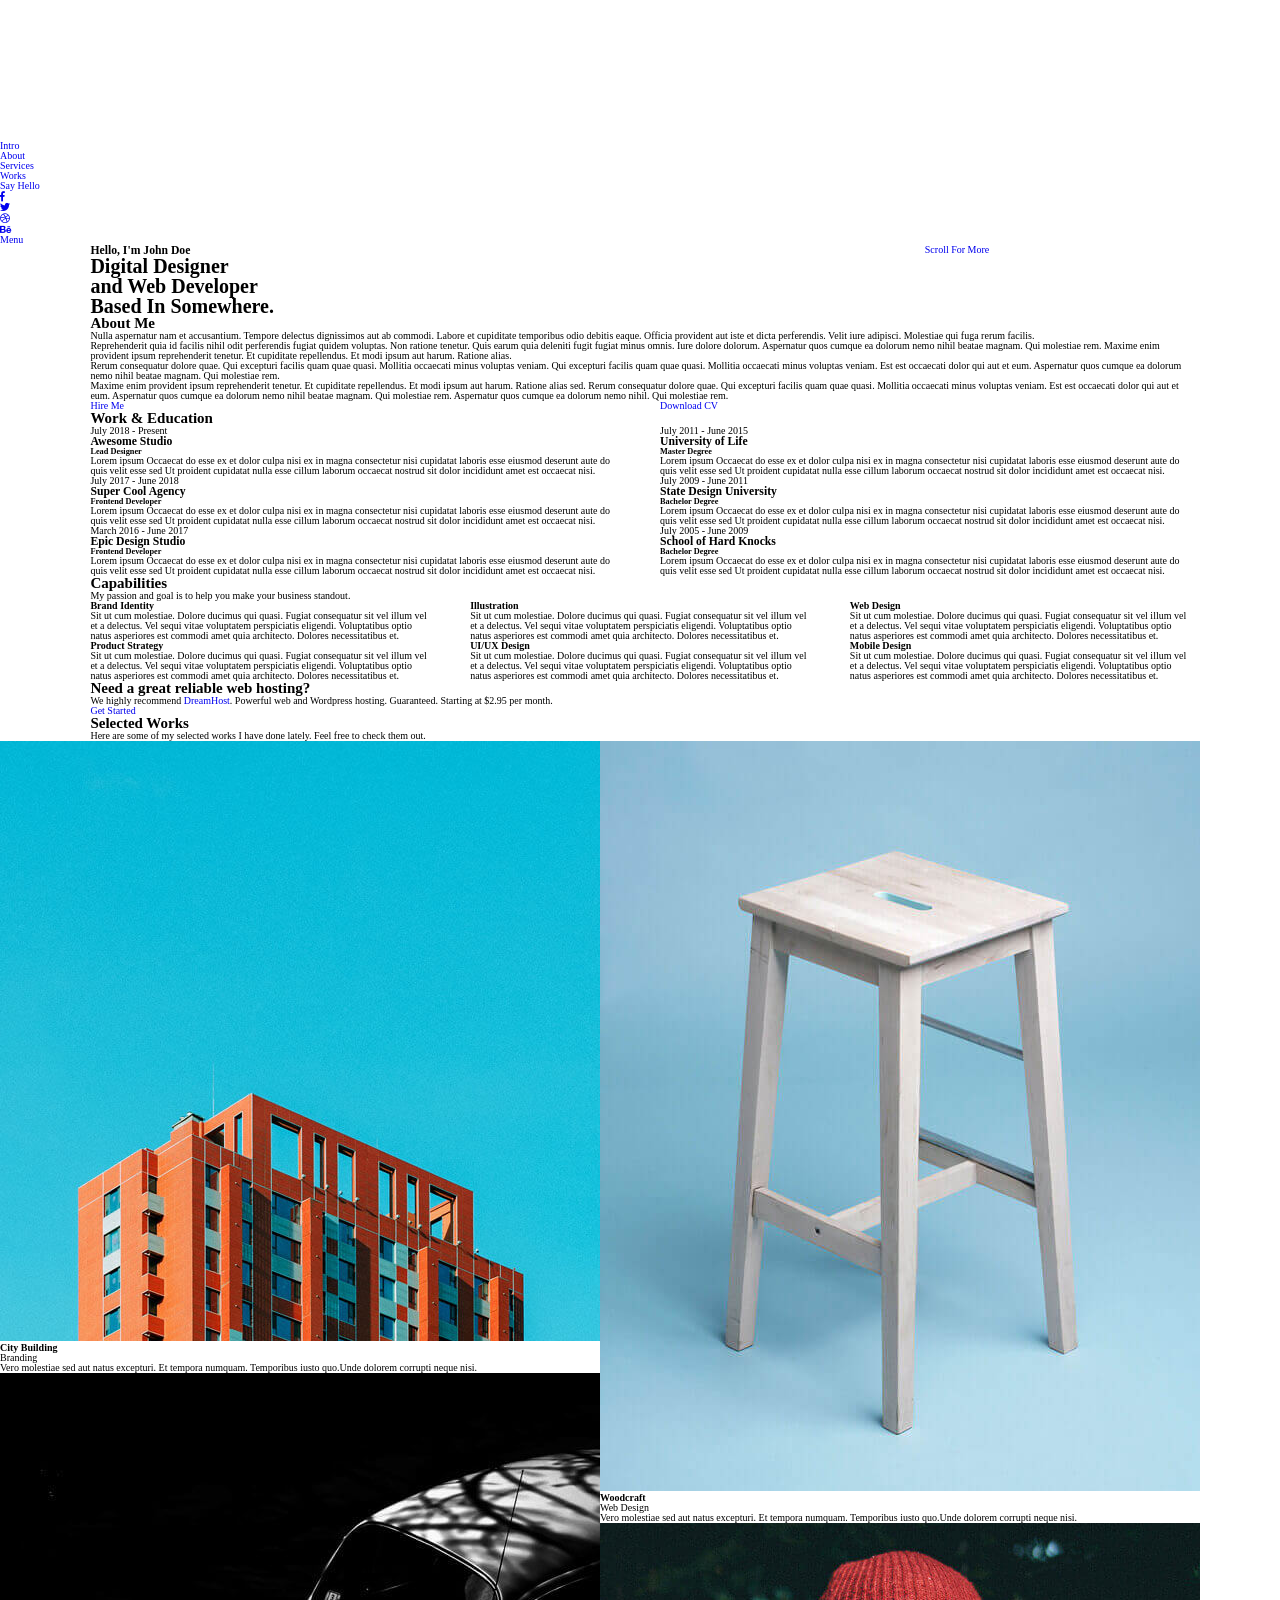
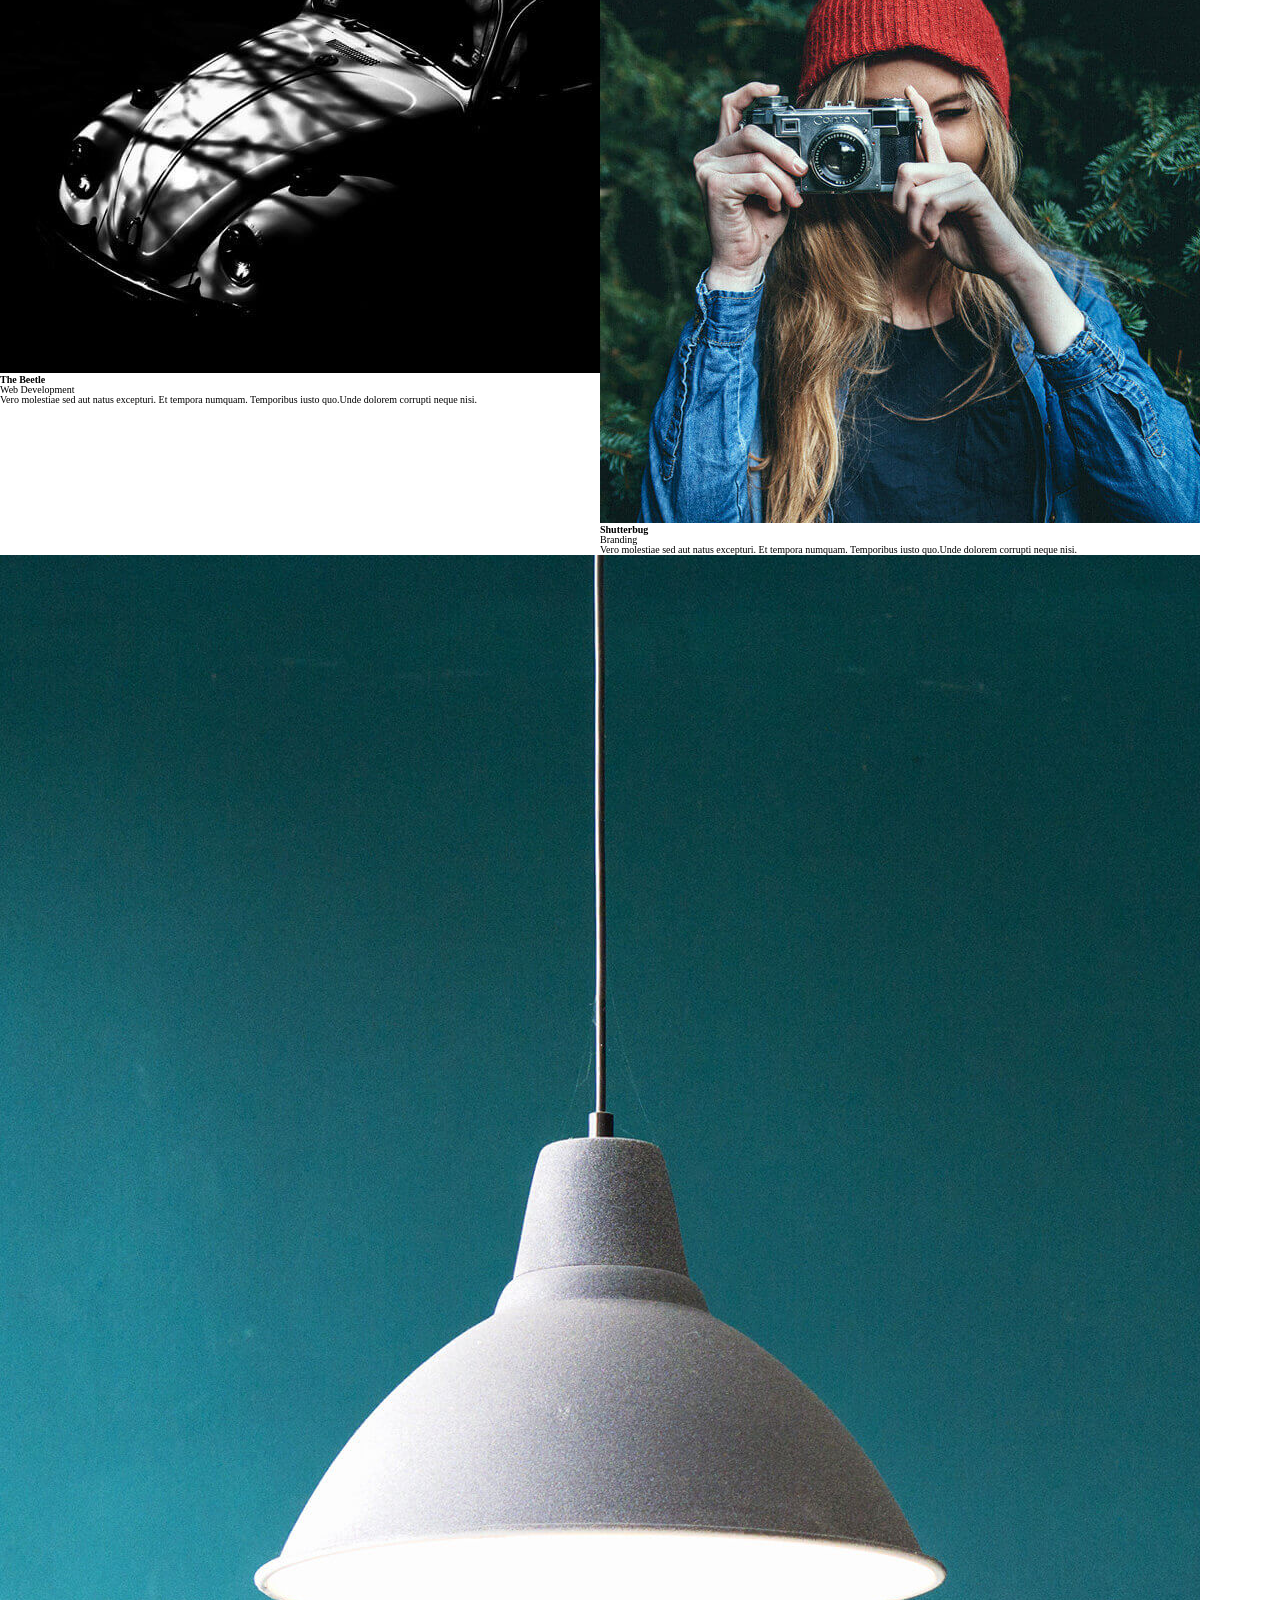
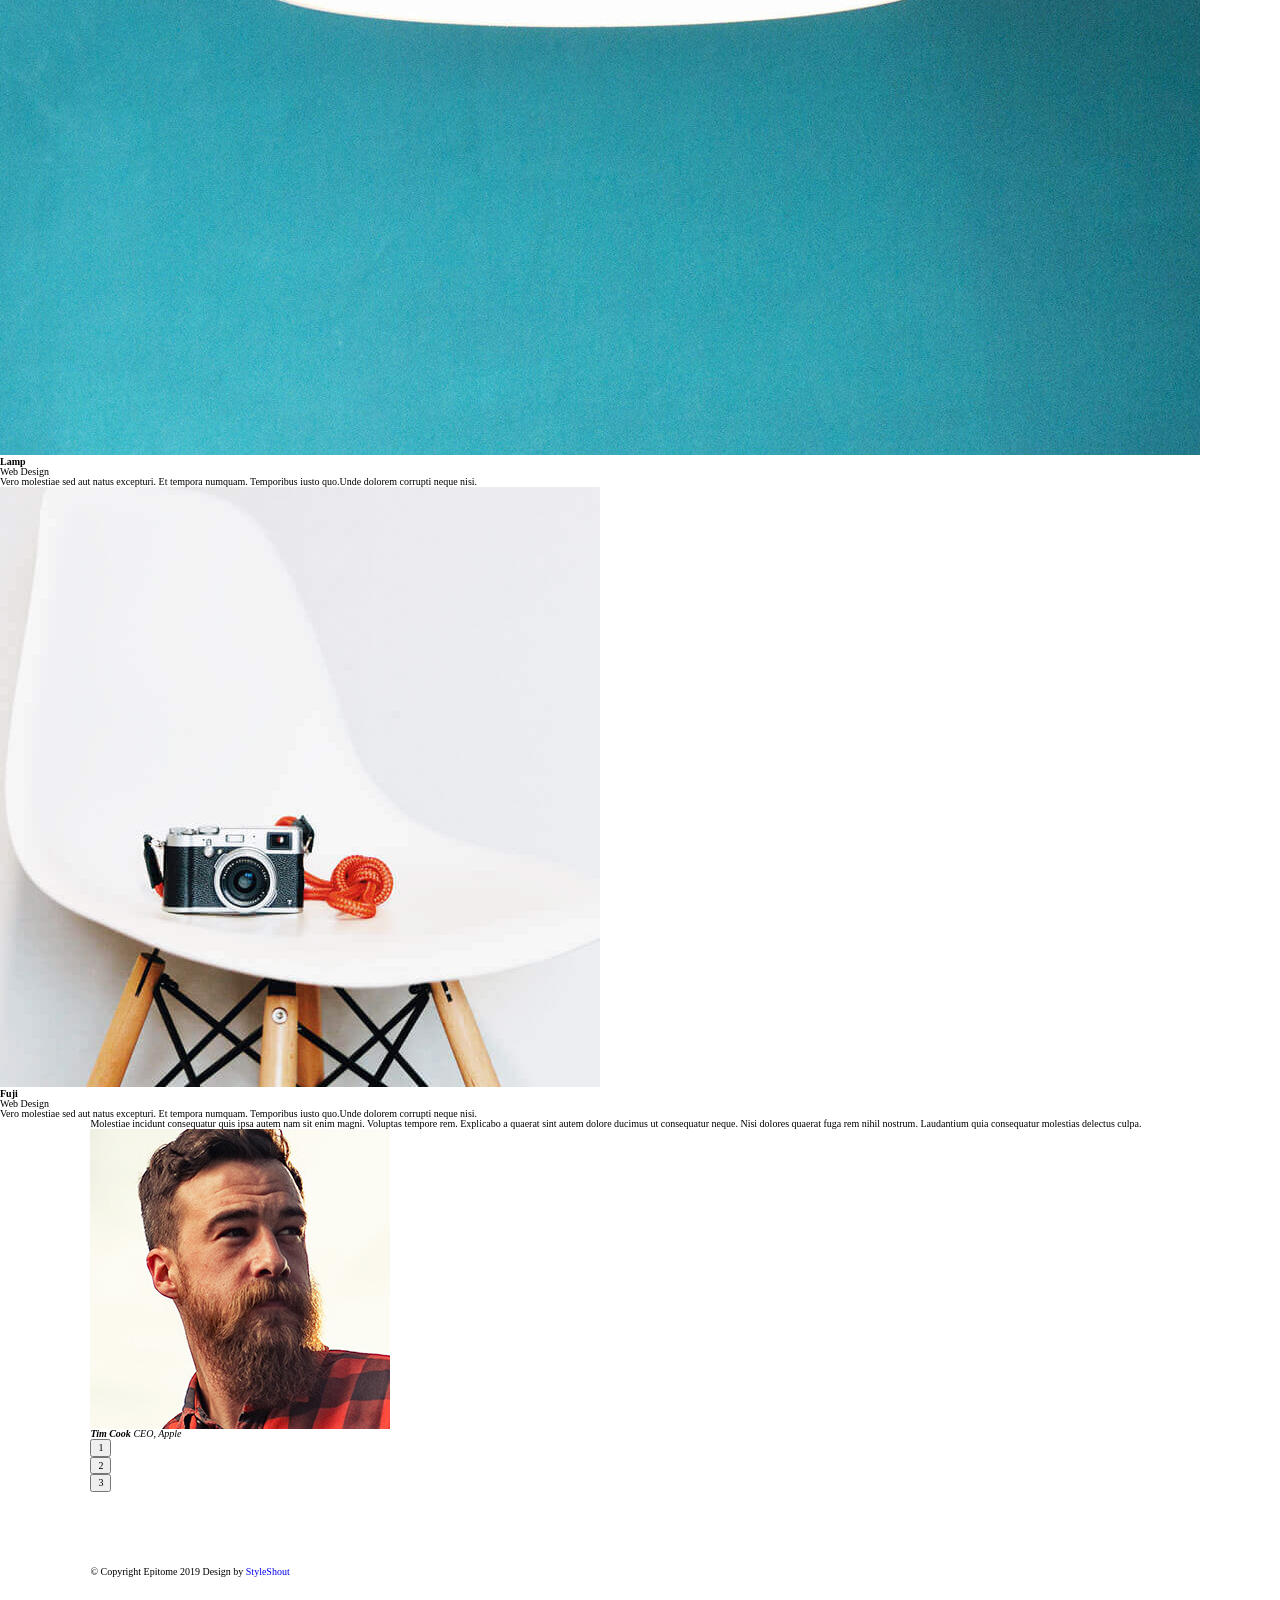
==== index.html @ bbefb353 "first commit" ====
<!DOCTYPE html>
<html class="no-js" lang="en">
<head>

    <!--- basic page needs
    ================================================== -->
    <meta charset="utf-8">
    <title>Epitome</title>
    <meta name="description" content="">
    <meta name="author" content="">

    <!-- mobile specific metas
    ================================================== -->
    <meta name="viewport" content="width=device-width, initial-scale=1">

    <!-- CSS
    ================================================== -->
    <link rel="stylesheet" href="css/base.css">
    <link rel="stylesheet" href="css/vendor.css">
    <link rel="stylesheet" href="css/main.css">

    <!-- script
    ================================================== -->
    <script src="js/modernizr.js"></script>
    <script src="js/pace.min.js"></script>

    <!-- favicons
    ================================================== -->
    <link rel="apple-touch-icon" sizes="180x180" href="apple-touch-icon.png">
    <link rel="icon" type="image/png" sizes="32x32" href="favicon-32x32.png">
    <link rel="icon" type="image/png" sizes="16x16" href="favicon-16x16.png">
    <link rel="manifest" href="site.webmanifest">

</head>

<body id="top">

    <div id="preloader">
        <div id="loader"></div>
    </div>

    <!-- site header
    ================================================== -->
    <header class="s-header">

        <div class="header-logo">
            <a class="site-logo" href="index.html">
                <img src="images/logo.svg" alt="Homepage">
            </a>
        </div>

        <nav class="header-nav-wrap">
            <ul class="header-main-nav">
                <li class="current"><a class="smoothscroll" href="#intro" title="intro">Intro</a></li>
                <li><a class="smoothscroll" href="#about" title="about">About</a></li>
                <li><a class="smoothscroll" href="#services" title="services">Services</a></li>
                <li><a class="smoothscroll" href="#works" title="works">Works</a></li>
                <li><a class="smoothscroll" href="#contact" title="contact us">Say Hello</a></li>	
            </ul>

            <ul class="header-social">
                <li><a href="#0"><i class="fab fa-facebook-f" aria-hidden="true"></i></a></li>
                <li><a href="#0"><i class="fab fa-twitter" aria-hidden="true"></i></a></li>
                <li><a href="#0"><i class="fab fa-dribbble" aria-hidden="true"></i></a></li>
                <li><a href="#0"><i class="fab fa-behance" aria-hidden="true"></i></a></li>
            </ul>
        </nav>

        <a class="header-menu-toggle" href="#"><span>Menu</span></a>

    </header> <!-- end s-header -->


    <!-- intro
    ================================================== -->
    <section id="intro" class="s-intro target-section">

        <div class="row intro-content">

            <div class="column large-9 mob-full intro-text">
                <h3>Hello, I'm John Doe</h3>
                <h1>
                    Digital Designer <br>
                    and Web Developer <br>
                    Based In Somewhere.
                </h1>
            </div>

            <div class="intro-scroll">
                <a href="#about" class="intro-scroll-link smoothscroll">
                    Scroll For More
                </a>
            </div>

            <div class="intro-grid"></div>
            <div class="intro-pic"></div>

        </div> <!-- end row -->

    </section> <!-- end intro -->


    <!-- about
    ================================================== -->
    <section id="about" class="s-about target-section">

        <div class="about-me">

            <div class="row heading-block" data-aos="fade-up">
                <div class="column large-full">
                    <h2 class="section-heading">About Me</h2>
                </div>
            </div>

            <div class="row about-me__content" data-aos="fade-up">
                <div class="column large-full about-me__text">
                    <p class="lead">
                    Nulla aspernatur nam et accusantium. Tempore delectus dignissimos aut
                    ab commodi. Labore et cupiditate temporibus odio debitis eaque. 
                    Officia provident aut iste et dicta perferendis. Velit iure adipisci. 
                    Molestiae qui fuga rerum facilis.
                    </p>

                    <p>
                    Reprehenderit quia id facilis nihil odit perferendis fugiat quidem voluptas. 
                    Non ratione tenetur. Quis earum quia deleniti fugit fugiat minus omnis. 
                    Iure dolore dolorum. Aspernatur quos cumque ea dolorum nemo nihil 
                    beatae magnam. Qui molestiae rem. Maxime enim provident ipsum reprehenderit tenetur. Et cupiditate 
                    repellendus. Et modi ipsum aut harum. Ratione alias.
                    </p>

                    <p>
                    Rerum consequatur dolore quae.
                    Qui excepturi facilis quam quae quasi. Mollitia occaecati minus voluptas veniam.
                    Qui excepturi facilis quam quae quasi. Mollitia occaecati minus voluptas veniam. Est est occaecati dolor 
                    qui aut et eum. Aspernatur quos cumque ea dolorum nemo nihil 
                    beatae magnam. Qui molestiae rem.
                    </p>

                    <p>
                    Maxime enim provident ipsum reprehenderit tenetur. Et cupiditate 
                    repellendus. Et modi ipsum aut harum. Ratione alias sed. Rerum 
                    consequatur dolore quae. Qui excepturi facilis quam quae quasi. 
                    Mollitia occaecati minus voluptas veniam. Est est occaecati dolor 
                    qui aut et eum. Aspernatur quos cumque ea dolorum nemo nihil 
                    beatae magnam. Qui molestiae rem. Aspernatur quos cumque ea dolorum 
                    nemo nihil. Qui molestiae rem.
                    </p>
                </div>
            </div>
    
            <div class="row about-me__buttons">
                <div class="column large-half tab-full" data-aos="fade-up">
                    <a href="#0" class="btn btn--stroke full-width">Hire Me</a>
                </div>
                <div class="column large-half tab-full" data-aos="fade-up">
                    <a href="#0" class="btn btn--primary full-width">Download CV</a>
                </div>
            </div>

        </div> <!-- end about-me -->

        <div class="about-experience">

            <div class="row heading-block" data-aos="fade-up">
                <div class="column large-full">
                    <h2 class="section-heading">Work & Education</h2>
                </div>
            </div>

            <div class="row about-experience__timeline">

                <div class="column large-half tab-full" data-aos="fade-up">
                    <div class="timeline">

                        <div class="timeline__icon-wrap">
                            <span class="timeline__icon timeline__icon--work"></span>
                        </div>

                        <div class="timeline__block">
                            <div class="timeline__bullet"></div>
                            <div class="timeline__header">
                                <p class="timeline__timeframe">July 2018 - Present</p>
                                <h3 class="item-title">Awesome Studio</h3>
                                <h5>Lead Designer</h5>
                            </div>
                            <div class="timeline__desc">
                                <p>Lorem ipsum Occaecat do esse ex et dolor culpa nisi ex in magna consectetur nisi cupidatat laboris esse eiusmod deserunt aute do quis velit esse sed Ut proident cupidatat nulla esse cillum laborum occaecat nostrud sit dolor incididunt amet est occaecat nisi.</p>
                            </div>
                        </div>

                        <div class="timeline__block">
                            <div class="timeline__bullet"></div>
                            <div class="timeline__header">
                                <p class="timeline__timeframe">July 2017 - June 2018</p>
                                <h3 class="item-title">Super Cool Agency</h3>
                                <h5>Frontend Developer</h5>
                            </div>
                            <div class="timeline__desc">
                                <p>Lorem ipsum Occaecat do esse ex et dolor culpa nisi ex in magna consectetur nisi cupidatat laboris esse eiusmod deserunt aute do quis velit esse sed Ut proident cupidatat nulla esse cillum laborum occaecat nostrud sit dolor incididunt amet est occaecat nisi.</p>
                            </div>
                        </div>

                        <div class="timeline__block">
                            <div class="timeline__bullet"></div>
                            <div class="timeline__header">
                                <p class="timeline__timeframe">March 2016 - June 2017</p>
                                <h3 class="item-title">Epic Design Studio</h3>
                                <h5>Frontend Developer</h5>
                            </div>
                            <div class="timeline__desc">
                                <p>Lorem ipsum Occaecat do esse ex et dolor culpa nisi ex in magna consectetur nisi cupidatat laboris esse eiusmod deserunt aute do quis velit esse sed Ut proident cupidatat nulla esse cillum laborum occaecat nostrud sit dolor incididunt amet est occaecat nisi.</p>
                            </div>
                        </div>

                    </div>
                </div>

                <div class="column large-half tab-full" data-aos="fade-up">
                    <div class="timeline">

                        <div class="timeline__icon-wrap">
                            <span class="timeline__icon timeline__icon--education"></span>
                        </div>

                        <div class="timeline__block">
                            <div class="timeline__bullet"></div>
                            <div class="timeline__header">
                                <p class="timeline__timeframe">July 2011 - June 2015</p>
                                <h3 class="item-title">University of Life</h3>
                                <h5>Master Degree</h5>
                            </div>
                            <div class="timeline__desc">
                                <p>Lorem ipsum Occaecat do esse ex et dolor culpa nisi ex in magna consectetur nisi cupidatat laboris esse eiusmod deserunt aute do quis velit esse sed Ut proident cupidatat nulla esse cillum laborum occaecat nostrud sit dolor incididunt amet est occaecat nisi.</p>
                            </div>
                        </div>

                        <div class="timeline__block">
                            <div class="timeline__bullet"></div>
                            <div class="timeline__header">
                                <p class="timeline__timeframe">July 2009 - June 2011</p>
                                <h3 class="item-title">State Design University</h3>
                                <h5>Bachelor Degree</h5>
                            </div>
                            <div class="timeline__desc">
                                <p>Lorem ipsum Occaecat do esse ex et dolor culpa nisi ex in magna consectetur nisi cupidatat laboris esse eiusmod deserunt aute do quis velit esse sed Ut proident cupidatat nulla esse cillum laborum occaecat nostrud sit dolor incididunt amet est occaecat nisi.</p>
                            </div>
                        </div>

                        <div class="timeline__block">
                            <div class="timeline__bullet"></div>
                            <div class="timeline__header">
                                <p class="timeline__timeframe">July 2005 - June 2009</p>
                                <h3 class="item-title">School of Hard Knocks</h3>
                                <h5>Bachelor Degree</h5>
                            </div>
                            <div class="timeline__desc">
                                <p>Lorem ipsum Occaecat do esse ex et dolor culpa nisi ex in magna consectetur nisi cupidatat laboris esse eiusmod deserunt aute do quis velit esse sed Ut proident cupidatat nulla esse cillum laborum occaecat nostrud sit dolor incididunt amet est occaecat nisi.</p>
                            </div>
                        </div>

                    </div>
                </div>
            </div>

        </div> <!-- end about-experience -->

    </section> <!-- end s-about -->


    <!-- services
    ================================================== -->
    <section id="services" class="s-services ss-dark target-section">

        <div class="shadow-overlay"></div>

        <div class="row heading-block heading-block--center" data-aos="fade-up">
            <div class="column large-full">
                <h2 class="section-heading section-heading--centerbottom">Capabilities</h2>

                <p class="section-desc">
                    My passion and goal is to help you make your business standout.
                </p>
            </div>
        </div> <!-- end heading-block -->

        <div class="row services-list block-large-1-3 block-medium-1-2 block-tab-full">

            <div class="column item-service" data-aos="fade-up">
                <div class="item-service__content">
                    <h4 class="item-title">Brand Identity</h4>
                    <p>
                    Sit ut cum molestiae. Dolore ducimus qui quasi. Fugiat consequatur sit vel illum vel et 
                    a delectus. Vel sequi vitae voluptatem perspiciatis eligendi. Voluptatibus optio natus 
                    asperiores est commodi amet quia architecto. Dolores necessitatibus et.
                    </p>
                </div>
            </div>

            <div class="column item-service" data-aos="fade-up">
                <div class="item-service__content">
                    <h4 class="item-title">Illustration</h4>
                    <p>
                    Sit ut cum molestiae. Dolore ducimus qui quasi. Fugiat consequatur sit vel illum vel et 
                    a delectus. Vel sequi vitae voluptatem perspiciatis eligendi. Voluptatibus optio natus 
                    asperiores est commodi amet quia architecto. Dolores necessitatibus et.
                    </p>
                </div>
            </div>

            <div class="column item-service" data-aos="fade-up">
                <div class="item-service__content">
                    <h4 class="item-title">Web Design</h4>
                    <p>
                    Sit ut cum molestiae. Dolore ducimus qui quasi. Fugiat consequatur sit vel illum vel et 
                    a delectus. Vel sequi vitae voluptatem perspiciatis eligendi. Voluptatibus optio natus 
                    asperiores est commodi amet quia architecto. Dolores necessitatibus et.
                    </p>
                </div>
            </div>

            <div class="column item-service" data-aos="fade-up">
                <div class="item-service__content">
                    <h4 class="item-title">Product Strategy</h4>
                    <p>
                    Sit ut cum molestiae. Dolore ducimus qui quasi. Fugiat consequatur sit vel illum vel et 
                    a delectus. Vel sequi vitae voluptatem perspiciatis eligendi. Voluptatibus optio natus 
                    asperiores est commodi amet quia architecto. Dolores necessitatibus et.
                    </p>
                </div>
            </div>

            <div class="column item-service" data-aos="fade-up">
                <div class="item-service__content">
                    <h4 class="item-title">UI/UX Design</h4>
                    <p>
                    Sit ut cum molestiae. Dolore ducimus qui quasi. Fugiat consequatur sit vel illum vel et 
                    a delectus. Vel sequi vitae voluptatem perspiciatis eligendi. Voluptatibus optio natus 
                    asperiores est commodi amet quia architecto. Dolores necessitatibus et.
                    </p>
                </div>
            </div>

            <div class="column item-service" data-aos="fade-up">
                <div class="item-service__content">
                    <h4 class="item-title">Mobile Design</h4>
                    <p>
                    Sit ut cum molestiae. Dolore ducimus qui quasi. Fugiat consequatur sit vel illum vel et 
                    a delectus. Vel sequi vitae voluptatem perspiciatis eligendi. Voluptatibus optio natus 
                    asperiores est commodi amet quia architecto. Dolores necessitatibus et.
                    </p>
                </div>
            </div>

        </div> <!-- end services-list -->

    </section> <!-- end s-services -->


    <!-- CTA
    ================================================== -->
    <section class="s-cta ss-dark">

        <div class="row heading-block heading-block--center" data-aos="fade-up">
            <div class="column large-full">
                <h2 class="section-desc">
                    Need a great reliable web hosting?
                </h2>
            </div>
        </div> <!-- end heading-block -->

        <div class="row cta-content" data-aos="fade-up">
            <div class="column large-full">
                <p>
                We highly recommend <a href="https://www.dreamhost.com/r.cgi?287326">DreamHost</a>.
                Powerful web and Wordpress hosting. Guaranteed.
                Starting at $2.95 per month.
                </p>

                <a href="https://www.dreamhost.com/r.cgi?287326" class="btn full-width">Get Started</a>
            </div>
        </div> <!-- end ad-content -->

    </section> <!-- end s-cta -->


    <!-- works
    ================================================== -->
    <section id="works" class="s-works target-section">

        <div class="row heading-block heading-block--center" data-aos="fade-up">
            <div class="column large-full">
                <h2 class="section-heading section-heading--centerbottom">Selected Works</h2>
                <p class="section-desc">
                    Here are some of my selected works I have done lately. Feel free to 
                    check them out.
                </p>
            </div>
        </div> <!-- end heading-block -->

        <div class="masonry-wrap">

            <div class="masonry">
                <div class="grid-sizer"></div>
    
                <div class="masonry__brick" data-aos="fade-up">
                    <div class="item-folio">
                        <div class="item-folio__thumb">
                            <a href="images/portfolio/gallery/g-city-building.jpg" class="thumb-link" title="Shutterbug" data-size="1050x700">
                                <img src="images/portfolio/city-building.jpg" 
                                     srcset="images/portfolio/city-building.jpg 1x, images/portfolio/city-building@2x.jpg 2x" alt="">
                            </a>    
                            <a href="https://www.behance.net/" class="item-folio__project-link" title="Project link" target="_blank"></a>
                        </div>
    
                        <div class="item-folio__text">
                            <h4 class="item-folio__title">
                                City Building
                            </h4>
                            <p class="item-folio__cat">
                                Branding
                            </p>
                        </div>
    
                        <div class="item-folio__caption">
                            <p>Vero molestiae sed aut natus excepturi. Et tempora numquam. Temporibus iusto quo.Unde dolorem corrupti neque nisi.</p>
                        </div>
                    </div>
                </div> <!-- end masonry__brick -->
    
                <div class="masonry__brick" data-aos="fade-up">
                    <div class="item-folio">
                        <div class="item-folio__thumb">
                            <a href="images/portfolio/gallery/g-woodcraft.jpg" class="thumb-link" title="Woodcraft" data-size="1050x700">
                                <img src="images/portfolio/woodcraft.jpg" 
                                     srcset="images/portfolio/woodcraft.jpg 1x, images/portfolio/woodcraft@2x.jpg 2x" alt="">
                            </a>
                            <a href="https://www.behance.net/" class="item-folio__project-link" title="Project link" target="_blank"></a>
                        </div>
                        <div class="item-folio__text">
                            <h4 class="item-folio__title">
                                Woodcraft
                            </h4>
                            <p class="item-folio__cat">
                                Web Design
                            </p>
                        </div>
                        <div class="item-folio__caption">
                            <p>Vero molestiae sed aut natus excepturi. Et tempora numquam. Temporibus iusto quo.Unde dolorem corrupti neque nisi.</p>
                        </div>
                    </div>
                </div> <!-- end masonry__brick -->

                <div class="masonry__brick" data-aos="fade-up">
                    <div class="item-folio">
                            
                        <div class="item-folio__thumb">
                            <a href="images/portfolio/gallery/g-beetle.jpg" class="thumb-link" title="The Beetle Car" data-size="1050x700">
                                <img src="images/portfolio/the-beetle.jpg"
                                     srcset="images/portfolio/the-beetle.jpg 1x, images/portfolio/the-beetle@2x.jpg 2x" alt="">
                            </a>
                            <a href="https://www.behance.net/" class="item-folio__project-link" title="Project link" target="_blank"></a>
                        </div>
                        <div class="item-folio__text">
                            <h4 class="item-folio__title">
                                The Beetle
                            </h4>
                            <p class="item-folio__cat">
                                Web Development
                            </p>
                        </div>
                        <div class="item-folio__caption">
                            <p>Vero molestiae sed aut natus excepturi. Et tempora numquam. Temporibus iusto quo.Unde dolorem corrupti neque nisi.</p>
                        </div>
                    </div>
                </div> <!-- end masonry__brick -->

                <div class="masonry__brick" data-aos="fade-up">
                    <div class="item-folio">
                        <div class="item-folio__thumb">
                            <a href="images/portfolio/gallery/g-shutterbug.jpg" class="thumb-link" title="Grow Green" data-size="1050x700">
                                <img src="images/portfolio/shutterbug.jpg" 
                                     srcset="images/portfolio/shutterbug.jpg 1x, images/portfolio/shutterbug@2x.jpg 2x" alt="">
                            </a>
                            <a href="https://www.behance.net/" class="item-folio__project-link" title="Project link" target="_blank"></a>
                        </div>
                        <div class="item-folio__text">
                            <h4 class="item-folio__title">
                                Shutterbug
                            </h4>
                            <p class="item-folio__cat">
                                Branding
                            </p>
                        </div>
                        <div class="item-folio__caption">
                            <p>Vero molestiae sed aut natus excepturi. Et tempora numquam. Temporibus iusto quo.Unde dolorem corrupti neque nisi.</p>
                        </div>
                    </div>
                </div> <!-- end masonry__brick -->

                <div class="masonry__brick" data-aos="fade-up">
                    <div class="item-folio">
                            
                        <div class="item-folio__thumb">
                            <a href="images/portfolio/gallery/g-lamp.jpg" class="thumb-link" title="Guitarist" data-size="1050x700">
                                <img src="images/portfolio/lamp.jpg" 
                                     srcset="images/portfolio/lamp.jpg 1x, images/portfolio/lamp@2x.jpg 2x" alt="">
                            </a>
                            <a href="https://www.behance.net/" class="item-folio__project-link" title="Project link" target="_blank"></a>
                        </div>
                        <div class="item-folio__text">
                            <h4 class="item-folio__title">
                                Lamp
                            </h4>
                            <p class="item-folio__cat">
                                Web Design
                            </p>
                        </div>
                        <div class="item-folio__caption">
                            <p>Vero molestiae sed aut natus excepturi. Et tempora numquam. Temporibus iusto quo.Unde dolorem corrupti neque nisi.</p>
                        </div>
                    </div>
                </div> <!-- end masonry__brick -->
        
                <div class="masonry__brick" data-aos="fade-up">
                    <div class="item-folio">
                            
                        <div class="item-folio__thumb">
                            <a href="images/portfolio/gallery/g-fuji.jpg" class="thumb-link" title="Palmeira" data-size="1050x700">
                                <img src="images/portfolio/fuji.jpg"
                                     srcset="images/portfolio/fuji.jpg 1x, images/portfolio/fuji@2x.jpg 2x" alt="">
                            </a>
                            <a href="https://www.behance.net/" class="item-folio__project-link" title="Project link" target="_blank"></a>
                        </div>
                        <div class="item-folio__text">
                            <h4 class="item-folio__title">
                                Fuji
                            </h4>
                            <p class="item-folio__cat">
                                Web Design
                            </p>
                        </div>
                        <div class="item-folio__caption">
                            <p>Vero molestiae sed aut natus excepturi. Et tempora numquam. Temporibus iusto quo.Unde dolorem corrupti neque nisi.</p>
                        </div>
                    </div>
                </div> <!-- end masonry__brick -->

            </div> <!-- end masonry -->

        </div> <!-- end masonry-wrap -->

    </section> <!-- end s-work -->


    <!-- testimonies
    ================================================== -->
    <section class="s-testimonials">
    
        <div class="row testimonials" data-aos="fade-up">

            <div class="column large-full testimonials__slider">

                <div class="testimonials__slide">
                    <p>Molestiae incidunt consequatur quis ipsa autem nam sit enim magni. Voluptas tempore rem. 
                    Explicabo a quaerat sint autem dolore ducimus ut consequatur neque.  Nisi dolores quaerat fuga rem nihil nostrum.
                    Laudantium quia consequatur molestias delectus culpa.</p>
                    <div class="testimonials__info">
                        <img src="images/avatars/user-02.jpg" alt="Author image" class="testimonials__avatar">
                        <cite class="testimonials__cite">
                            <strong>Tim Cook</strong>
                            <span>CEO, Apple</span>
                        </cite>
                    </div>
                </div> <!-- end testimonials__slide -->

                <div class="testimonials__slide">
                    <p>Excepturi nam cupiditate culpa doloremque deleniti repellat. Veniam quos repellat voluptas animi adipisci.
                    Nisi eaque consequatur. Voluptatem dignissimos ut ducimus accusantium perspiciatis.
                        Quasi voluptas eius distinctio. Atque eos maxime.</p>
                    <div class="testimonials__info">
                        <img src="images/avatars/user-01.jpg" alt="Author image" class="testimonials__avatar">
                        <cite class="testimonials__cite">
                            <strong>Sundar Pichai</strong>
                            <span>CEO, Google</span>
                        </cite>
                    </div>
                </div> <!-- end testimonials__slide -->

                <div class="testimonials__slide">
                    <p>Repellat dignissimos libero. Qui sed at corrupti expedita voluptas odit. Nihil ea quia nesciunt. Ducimus aut sed ipsam.  
                    Autem eaque officia cum exercitationem sunt voluptatum accusamus. Quasi voluptas eius distinctio.
                    Voluptatem dignissimos ut.</p>
                    <div class="testimonials__info">
                        <img src="images/avatars/user-04.jpg" alt="Author image" class="testimonials__avatar">
                        <cite class="testimonials__cite">
                            <strong>Satya Nadella</strong>
                            <span>CEO, Microsoft</span>
                        </cite>
                    </div>
                </div> <!-- end testimonials__slide -->
                
            </div> <!-- end testimonials__slider -->

        </div> <!-- end testimonials -->

    </section> <!-- end s-testimonials -->


    <!-- contact
    ================================================== -->
    <section id="contact" class="s-contact ss-dark target-section">

        <div class="row heading-block" data-aos="fade-up">
            <div class="column large-full">
                <h2 class="section-heading">Get In Touch</h2>
            </div>
        </div>

        <div class="row contact-main" data-aos="fade-up">
            <div class="column large-full">
                <p class="contact-email">
                    <a href="mailto:#0">hello@epitome.com</a>
                </p>

                <p class="section-desc">
                I'm happy to connect, listen and help. Let's work together and build
                something awesome. Let's turn your idea to an even greater product.
                <a href="mailto:#0">Email Me</a>.
                </p>
            </div>
        </div>

        <div class="row contact-infos" data-aos="fade-up" data-aos-anchor=".contact-main">

            <div class="column large-5 medium-full contact-phone">
                <h4>Call Me</h4>
                <a href="tel:197-543-2345">+197 543 2345</a>
            </div>

            <div class="column large-7 medium-full contact-social">
                <h4>Social</h4>
                <ul>
                    <li><a href="#0" title="Facebook">Facebook</a></li>
                    <li><a href="#0" title="Twitter">Twitter</a></li>
                    <li><a href="#0" title="Instagram">Instagram</a></li>
                </ul>
            </div>

        </div> <!-- end contact-infos -->

    </section> <!-- end s-contact -->


    <!-- footer
    ================================================== -->
    <footer>
        <div class="row">
            <div class="column large-full ss-copyright">
                <span>© Copyright Epitome 2019</span> 
                <span>Design by <a href="https://www.styleshout.com/">StyleShout</a></span>
            </div>            

            <div class="ss-go-top">
                <a class="smoothscroll" title="Back to Top" href="#top"></a>
            </div>
        </div>
    </footer>


    <!-- photoswipe background
    ================================================== -->
    <div aria-hidden="true" class="pswp" role="dialog" tabindex="-1">

        <div class="pswp__bg"></div>
        <div class="pswp__scroll-wrap">

            <div class="pswp__container">
                <div class="pswp__item"></div>
                <div class="pswp__item"></div>
                <div class="pswp__item"></div>
            </div>

            <div class="pswp__ui pswp__ui--hidden">
                <div class="pswp__top-bar">
                    <div class="pswp__counter"></div><button class="pswp__button pswp__button--close" title="Close (Esc)"></button> <button class="pswp__button pswp__button--share" title=
                    "Share"></button> <button class="pswp__button pswp__button--fs" title="Toggle fullscreen"></button> <button class="pswp__button pswp__button--zoom" title=
                    "Zoom in/out"></button>
                    <div class="pswp__preloader">
                        <div class="pswp__preloader__icn">
                            <div class="pswp__preloader__cut">
                                <div class="pswp__preloader__donut"></div>
                            </div>
                        </div>
                    </div>
                </div>
                <div class="pswp__share-modal pswp__share-modal--hidden pswp__single-tap">
                    <div class="pswp__share-tooltip"></div>
                </div><button class="pswp__button pswp__button--arrow--left" title="Previous (arrow left)"></button> <button class="pswp__button pswp__button--arrow--right" title=
                "Next (arrow right)"></button>
                <div class="pswp__caption">
                    <div class="pswp__caption__center"></div>
                </div>
            </div>

        </div>

    </div><!-- end photoSwipe background -->


    <!-- Java Script
    ================================================== -->
    <script src="js/jquery-3.2.1.min.js"></script>
    <script src="js/plugins.js"></script>
    <script src="js/main.js"></script>

</body>
---- css/base.css ----
/* =================================================================== 
 *
 *  Epitome Base Stylesheet
 *  Template Ver. 1.0.0
 *  04-22-2019
 *  ------------------------------------------------------------------
 *
 *  TOC:
 *  # imports
 *  # normalize
 *  # basic/base setup styles
 *	# grid v2 
 *		## medium screen devices
 *		## tablets
 *		## mobile devices
 *		## small mobile devices <= 400px	
 *	# block grids
 *		## block grids - medium screen devices
 *		## block grids - tablets
 *		## block grids - mobile devices
 *		## block grids - small mobile devices <= 400px
 *	# MISC
 *
 * =================================================================== */


/* ===================================================================
 * # imports 
 *
 * ------------------------------------------------------------------- */
@import url("https://fonts.googleapis.com/css?family=Frank+Ruhl+Libre:400,500|Lora:400,400i,700,700i|Roboto:300,400,500,600,700");
@import url("font-awesome/css/fontawesome-all.css");


/* ==========================================================================
 * # normalize
 * normalize.css v8.0.1 | MIT License |
 * github.com/necolas/normalize.css
 *
 * -------------------------------------------------------------------------- */

/* ------------------------------------------------------------------- 
 * ## document
 * ------------------------------------------------------------------- */

/* 1. Correct the line height in all browsers.
 * 2. Prevent adjustments of font size after orientation changes in iOS.*/
html {
	line-height: 1.15;  /* 1 */
	-webkit-text-size-adjust: 100%;  /* 2 */
}

/* ------------------------------------------------------------------- 
 * ## sections
 * ------------------------------------------------------------------- */

/* Remove the margin in all browsers. */
body {
	margin: 0;
}

/* Render the `main` element consistently in IE. */
main {
	display: block;
}

/* Correct the font size and margin on `h1` elements within `section` and
 * `article` contexts in Chrome, Firefox, and Safari. */
h1 {
	font-size: 2em;
	margin: 0.67em 0;
}

/* ------------------------------------------------------------------- 
 * ## grouping
 * ------------------------------------------------------------------- */

/* 1. Add the correct box sizing in Firefox.
 * 2. Show the overflow in Edge and IE. */
hr {
	box-sizing: content-box;  /* 1 */
	height: 0;  /* 1 */
	overflow: visible;  /* 2 */
}

/* 1. Correct the inheritance and scaling of font size in all browsers.
 * 2. Correct the odd `em` font sizing in all browsers. */
pre {
	font-family: monospace, monospace;  /* 1 */
	font-size: 1em;  /* 2 */
}

/* ------------------------------------------------------------------- 
 * ## text-level semantics
 * ------------------------------------------------------------------- */

/* Remove the gray background on active links in IE 10. */
a {
	background-color: transparent;
}

/* 1. Remove the bottom border in Chrome 57-
 * 2. Add the correct text decoration in Chrome, Edge, IE, Opera, and Safari. */
abbr[title] {
	border-bottom: none;  /* 1 */
	text-decoration: underline;  /* 2 */
	text-decoration: underline dotted;  /* 2 */
}

/* Add the correct font weight in Chrome, Edge, and Safari. */
b,
strong {
	font-weight: bolder;
}

/* 1. Correct the inheritance and scaling of font size in all browsers.
 * 2. Correct the odd `em` font sizing in all browsers. */
code,
kbd,
samp {
	font-family: monospace, monospace;  /* 1 */
	font-size: 1em;  /* 2 */
}

/* Add the correct font size in all browsers. */
small {
	font-size: 80%;
}

/* Prevent `sub` and `sup` elements from affecting the line height in
 * all browsers. */
sub,
sup {
	font-size: 75%;
	line-height: 0;
	position: relative;
	vertical-align: baseline;
}

sub {
	bottom: -0.25em;
}

sup {
	top: -0.5em;
}

/* ------------------------------------------------------------------- 
 * ## embedded content
 * ------------------------------------------------------------------- */

/* Remove the border on images inside links in IE 10. */
img {
	border-style: none;
}

/* ------------------------------------------------------------------- 
 * ## forms
 * ------------------------------------------------------------------- */

/* 1. Change the font styles in all browsers.
 * 2. Remove the margin in Firefox and Safari. */
button,
input,
optgroup,
select,
textarea {
	font-family: inherit;  /* 1 */
	font-size: 100%;  /* 1 */
	line-height: 1.15;  /* 1 */
	margin: 0;  /* 2 */
}

/* Show the overflow in IE.
 * 1. Show the overflow in Edge. */
button,
input {

	/* 1 */
	overflow: visible;
}

/* Remove the inheritance of text transform in Edge, Firefox, and IE.
 * 1. Remove the inheritance of text transform in Firefox. */
button,
select {

	/* 1 */
	text-transform: none;
}

/* Correct the inability to style clickable types in iOS and Safari. */
button,
[type="button"],
[type="reset"],
[type="submit"] {
	-webkit-appearance: button;
}

/* Remove the inner border and padding in Firefox. */
button::-moz-focus-inner,
[type="button"]::-moz-focus-inner,
[type="reset"]::-moz-focus-inner,
[type="submit"]::-moz-focus-inner {
	border-style: none;
	padding: 0;
}

/* Restore the focus styles unset by the previous rule. */
button:-moz-focusring,
[type="button"]:-moz-focusring,
[type="reset"]:-moz-focusring,
[type="submit"]:-moz-focusring {
	outline: 1px dotted ButtonText;
}

/* Correct the padding in Firefox. */
fieldset {
	padding: 0.35em 0.75em 0.625em;
}

/* 1. Correct the text wrapping in Edge and IE.
 * 2. Correct the color inheritance from `fieldset` elements in IE.
 * 3. Remove the padding so developers are not caught out when they zero out
 *    `fieldset` elements in all browsers. */
legend {
	box-sizing: border-box;  /* 1 */
	color: inherit;  /* 2 */
	display: table;  /* 1 */
	max-width: 100%;  /* 1 */
	padding: 0;  /* 3 */
	white-space: normal;  /* 1 */
}

/* Add the correct vertical alignment in Chrome, Firefox, and Opera. */
progress {
	vertical-align: baseline;
}

/* Remove the default vertical scrollbar in IE 10+. */
textarea {
	overflow: auto;
}

/* 1. Add the correct box sizing in IE 10.
 * 2. Remove the padding in IE 10. */
[type="checkbox"],
[type="radio"] {
	box-sizing: border-box;  /* 1 */
	padding: 0;  /* 2 */
}

/* Correct the cursor style of increment and decrement buttons in Chrome. */
[type="number"]::-webkit-inner-spin-button,
[type="number"]::-webkit-outer-spin-button {
	height: auto;
}

/* 1. Correct the odd appearance in Chrome and Safari.
 * 2. Correct the outline style in Safari. */
[type="search"] {
	-webkit-appearance: textfield;  /* 1 */
	outline-offset: -2px;  /* 2 */
}

/* Remove the inner padding in Chrome and Safari on macOS. */
[type="search"]::-webkit-search-decoration {
	-webkit-appearance: none;
}

/* 1. Correct the inability to style clickable types in iOS and Safari.
 * 2. Change font properties to `inherit` in Safari. */
::-webkit-file-upload-button {
	-webkit-appearance: button;  /* 1 */
	font: inherit;  /* 2 */
}

/* ------------------------------------------------------------------- 
 * ## interactive
 * ------------------------------------------------------------------- */

/* Add the correct display in Edge, IE 10+, and Firefox. */
details {
	display: block;
}

/* Add the correct display in all browsers. */
summary {
	display: list-item;
}

/* ------------------------------------------------------------------- 
 * ## misc
 * ------------------------------------------------------------------- */

/* Add the correct display in IE 10+. */
template {
	display: none;
}

/* Add the correct display in IE 10. */
[hidden] {
	display: none;
}



/* ===================================================================
 * # basic/base setup styles
 *
 * ------------------------------------------------------------------- */
html {
	font-size: 62.5%;
	box-sizing: border-box;
}

*,
*::before,
*::after {
	box-sizing: inherit;
}

body {
	font-weight: normal;
	line-height: 1;
	word-wrap: break-word;
	-moz-font-smoothing: grayscale;
	-moz-osx-font-smoothing: grayscale;
	-webkit-font-smoothing: antialiased;
	-webkit-overflow-scrolling: touch;
	-webkit-text-size-adjust: none;
}

/* ------------------------------------------------------------------- 
 * ## Media
 * ------------------------------------------------------------------- */
svg,
img,
video
embed,
iframe,
object {
	max-width: 100%;
	height: auto;
}

/* ------------------------------------------------------------------- 
 * ## Typography resets 
 * ------------------------------------------------------------------- */
div, dl, dt, dd, ul, ol, li, h1, h2, h3, h4, h5, h6, pre, form, p, blockquote, th, td {
	margin: 0;
	padding: 0;
}

p {
	font-size: inherit;
	text-rendering: optimizeLegibility;
}

em,
i {
	font-style: italic;
	line-height: inherit;
}

strong,
b {
	font-weight: bold;
	line-height: inherit;
}

small {
	font-size: 60%;
	line-height: inherit;
}

ol,
ul {
	list-style: none;
}

li {
	display: block;
}

/* ------------------------------------------------------------------- 
 * ## links
 * ------------------------------------------------------------------- */
a {
	text-decoration: none;
	line-height: inherit;
}

a img {
	border: none;
}

/* ------------------------------------------------------------------- 
 * ## inputs
 * ------------------------------------------------------------------- */
fieldset {
	margin: 0;
	padding: 0;
}

input[type="email"],
input[type="number"],
input[type="search"],
input[type="text"],
input[type="tel"],
input[type="url"],
input[type="password"],
textarea {
	-webkit-appearance: none;
	-moz-appearance: none;
	appearance: none;
}



/* ===================================================================
 * # grid v2.0.0 
 *
 *   -----------------------------------------------------------------
 * - Grid breakpoints are based on MAXIMUM WIDTH media queries, 
 *   meaning they apply to that one breakpoint and ALL THOSE BELOW IT.
 * - Grid columns without a specified width will automatically layout 
 *   as equal width columns.
 * ------------------------------------------------------------------- */

/* rows
 * ------------------------------------- */
.row {
	width: 89%;
	max-width: 1200px;
	margin: 0 auto;
	display: -ms-flexbox;
	display: -webkit-flex;
	display: flex;
	-webkit-flex-flow: row wrap;
	-ms-flex-flow: row wrap;
	flex-flow: row wrap;
}

.row .row {
	width: auto;
	max-width: none;
	margin-left: -20px;
	margin-right: -20px;
}

/* columns
 * -------------------------------------- */
.column {
	-webkit-flex: 1 1 0%;
	-ms-flex: 1 1 0%;
	flex: 1 1 0%;
	padding: 0 20px;
}

.collapse > .column,
.column.collapse {
	padding: 0;
}

/* flex row containers utility classes
 * ----------------------------------------- */
.row.row-wrap {
	-webkit-flex-wrap: wrap;
	-ms-flex-wrap: wrap;
	flex-wrap: wrap;
}

.row.row-nowrap {
	-webkit-flex-wrap: nowrap;
	-ms-flex-wrap: none;
	flex-wrap: nowrap;
}

.row.row-top {
	-webkit-align-items: flex-start;
	-ms-flex-align: start;
	align-items: flex-start;
}

.row.row-bottom {
	-webkit-align-items: flex-end;
	-ms-flex-align: end;
	align-items: flex-end;
}

.row.row-center {
	-webkit-align-items: center;
	-ms-flex-align: center;
	align-items: center;
}

.row.row-stretch {
	-webkit-align-items: stretch;
	-ms-flex-align: stretch;
	align-items: stretch;
}

.row.row-baseline {
	-webkit-align-items: baseline;
	-ms-flex-align: baseline;
	align-items: baseline;
}

/* flex item utility alignment classes
 * ----------------------------------------- */
.align-center {
	margin: auto;
	-webkit-align-self: center;
	-ms-flex-item-align: center;
	align-self: center;
}

.align-left {
	margin-right: auto;
	-webkit-align-self: center;
	-ms-flex-item-align: center;
	align-self: center;
}

.align-right {
	margin-left: auto;
	-webkit-align-self: center;
	-ms-flex-item-align: center;
	align-self: center;
}

.align-x-center {
	margin-right: auto;
	margin-left: auto;
}

.align-x-left {
	margin-right: auto;
}

.align-x-right {
	margin-left: auto;
}

.align-y-center {
	-webkit-align-self: center;
	-ms-flex-item-align: center;
	align-self: center;
}

.align-y-top {
	-webkit-align-self: flex-start;
	-ms-flex-item-align: start;
	align-self: flex-start;
}

.align-y-bottom {
	-webkit-align-self: flex-end;
	-ms-flex-item-align: end;
	align-self: flex-end;
}

/* large screen column widths 
 * -------------------------------------- */
.large-1 {
	-webkit-flex: 0 0 8.33333%;
	-ms-flex: 0 0 8.33333%;
	flex: 0 0 8.33333%;
	max-width: 8.33333%;
}

.large-2 {
	-webkit-flex: 0 0 16.66667%;
	-ms-flex: 0 0 16.66667%;
	flex: 0 0 16.66667%;
	max-width: 16.66667%;
}

.large-3 {
	-webkit-flex: 0 0 25%;
	-ms-flex: 0 0 25%;
	flex: 0 0 25%;
	max-width: 25%;
}

.large-4 {
	-webkit-flex: 0 0 33.33333%;
	-ms-flex: 0 0 33.33333%;
	flex: 0 0 33.33333%;
	max-width: 33.33333%;
}

.large-5 {
	-webkit-flex: 0 0 41.66667%;
	-ms-flex: 0 0 41.66667%;
	flex: 0 0 41.66667%;
	max-width: 41.66667%;
}

.large-6,
.large-half {
	-webkit-flex: 0 0 50%;
	-ms-flex: 0 0 50%;
	flex: 0 0 50%;
	max-width: 50%;
}

.large-7 {
	-webkit-flex: 0 0 58.33333%;
	-ms-flex: 0 0 58.33333%;
	flex: 0 0 58.33333%;
	max-width: 58.33333%;
}

.large-8 {
	-webkit-flex: 0 0 66.66667%;
	-ms-flex: 0 0 66.66667%;
	flex: 0 0 66.66667%;
	max-width: 66.66667%;
}

.large-9 {
	-webkit-flex: 0 0 75%;
	-ms-flex: 0 0 75%;
	flex: 0 0 75%;
	max-width: 75%;
}

.large-10 {
	-webkit-flex: 0 0 83.33333%;
	-ms-flex: 0 0 83.33333%;
	flex: 0 0 83.33333%;
	max-width: 83.33333%;
}

.large-11 {
	-webkit-flex: 0 0 91.66667%;
	-ms-flex: 0 0 91.66667%;
	flex: 0 0 91.66667%;
	max-width: 91.66667%;
}

.large-12,
.large-full {
	-webkit-flex: 0 0 100%;
	-ms-flex: 0 0 100%;
	flex: 0 0 100%;
	max-width: 100%;
}

/* ------------------------------------------------------------------- 
 * ## medium screen devices
 * ------------------------------------------------------------------- */
@media screen and (max-width:1200px) {
	.row .row {
		margin-left: -16px;
		margin-right: -16px;
	}

	.column {
		padding: 0 16px;
	}

	.medium-1 {
		-webkit-flex: 0 0 8.33333%;
		-ms-flex: 0 0 8.33333%;
		flex: 0 0 8.33333%;
		max-width: 8.33333%;
	}

	.medium-2 {
		-webkit-flex: 0 0 16.66667%;
		-ms-flex: 0 0 16.66667%;
		flex: 0 0 16.66667%;
		max-width: 16.66667%;
	}

	.medium-3 {
		-webkit-flex: 0 0 25%;
		-ms-flex: 0 0 25%;
		flex: 0 0 25%;
		max-width: 25%;
	}

	.medium-4 {
		-webkit-flex: 0 0 33.33333%;
		-ms-flex: 0 0 33.33333%;
		flex: 0 0 33.33333%;
		max-width: 33.33333%;
	}

	.medium-5 {
		-webkit-flex: 0 0 41.66667%;
		-ms-flex: 0 0 41.66667%;
		flex: 0 0 41.66667%;
		max-width: 41.66667%;
	}

	.medium-6,
	.medium-half {
		-webkit-flex: 0 0 50%;
		-ms-flex: 0 0 50%;
		flex: 0 0 50%;
		max-width: 50%;
	}

	.medium-7 {
		-webkit-flex: 0 0 58.33333%;
		-ms-flex: 0 0 58.33333%;
		flex: 0 0 58.33333%;
		max-width: 58.33333%;
	}

	.medium-8 {
		-webkit-flex: 0 0 66.66667%;
		-ms-flex: 0 0 66.66667%;
		flex: 0 0 66.66667%;
		max-width: 66.66667%;
	}

	.medium-9 {
		-webkit-flex: 0 0 75%;
		-ms-flex: 0 0 75%;
		flex: 0 0 75%;
		max-width: 75%;
	}

	.medium-10 {
		-webkit-flex: 0 0 83.33333%;
		-ms-flex: 0 0 83.33333%;
		flex: 0 0 83.33333%;
		max-width: 83.33333%;
	}

	.medium-11 {
		-webkit-flex: 0 0 91.66667%;
		-ms-flex: 0 0 91.66667%;
		flex: 0 0 91.66667%;
		max-width: 91.66667%;
	}

	.medium-12,
	.medium-full {
		-webkit-flex: 0 0 100%;
		-ms-flex: 0 0 100%;
		flex: 0 0 100%;
		max-width: 100%;
	}

}

/* ------------------------------------------------------------------- 
 * ## tablets
 * ------------------------------------------------------------------- */
@media screen and (max-width:800px) {
	.tab-1 {
		-webkit-flex: 0 0 8.33333%;
		-ms-flex: 0 0 8.33333%;
		flex: 0 0 8.33333%;
		max-width: 8.33333%;
	}

	.tab-2 {
		-webkit-flex: 0 0 16.66667%;
		-ms-flex: 0 0 16.66667%;
		flex: 0 0 16.66667%;
		max-width: 16.66667%;
	}

	.tab-3 {
		-webkit-flex: 0 0 25%;
		-ms-flex: 0 0 25%;
		flex: 0 0 25%;
		max-width: 25%;
	}

	.tab-4 {
		-webkit-flex: 0 0 33.33333%;
		-ms-flex: 0 0 33.33333%;
		flex: 0 0 33.33333%;
		max-width: 33.33333%;
	}

	.tab-5 {
		-webkit-flex: 0 0 41.66667%;
		-ms-flex: 0 0 41.66667%;
		flex: 0 0 41.66667%;
		max-width: 41.66667%;
	}

	.tab-6,
	.tab-half {
		-webkit-flex: 0 0 50%;
		-ms-flex: 0 0 50%;
		flex: 0 0 50%;
		max-width: 50%;
	}

	.tab-7 {
		-webkit-flex: 0 0 58.33333%;
		-ms-flex: 0 0 58.33333%;
		flex: 0 0 58.33333%;
		max-width: 58.33333%;
	}

	.tab-8 {
		-webkit-flex: 0 0 66.66667%;
		-ms-flex: 0 0 66.66667%;
		flex: 0 0 66.66667%;
		max-width: 66.66667%;
	}

	.tab-9 {
		-webkit-flex: 0 0 75%;
		-ms-flex: 0 0 75%;
		flex: 0 0 75%;
		max-width: 75%;
	}

	.tab-10 {
		-webkit-flex: 0 0 83.33333%;
		-ms-flex: 0 0 83.33333%;
		flex: 0 0 83.33333%;
		max-width: 83.33333%;
	}

	.tab-11 {
		-webkit-flex: 0 0 91.66667%;
		-ms-flex: 0 0 91.66667%;
		flex: 0 0 91.66667%;
		max-width: 91.66667%;
	}

	.tab-12,
	.tab-full {
		-webkit-flex: 0 0 100%;
		-ms-flex: 0 0 100%;
		flex: 0 0 100%;
		max-width: 100%;
	}

	.hide-on-tablet {
		display: none;
	}

}

/* ------------------------------------------------------------------- 
 * ## mobile devices 
 * ------------------------------------------------------------------- */
@media screen and (max-width:600px) {
	.row {
		width: auto;
		padding-left: 25px;
		padding-right: 25px;
	}

	.row .row {
		margin-left: -10px;
		margin-right: -10px;
		padding-left: 0;
		padding-right: 0;
	}

	.column {
		padding: 0 10px;
	}

	.mob-1 {
		-webkit-flex: 0 0 8.33333%;
		-ms-flex: 0 0 8.33333%;
		flex: 0 0 8.33333%;
		max-width: 8.33333%;
	}

	.mob-2 {
		-webkit-flex: 0 0 16.66667%;
		-ms-flex: 0 0 16.66667%;
		flex: 0 0 16.66667%;
		max-width: 16.66667%;
	}

	.mob-3 {
		-webkit-flex: 0 0 25%;
		-ms-flex: 0 0 25%;
		flex: 0 0 25%;
		max-width: 25%;
	}

	.mob-4 {
		-webkit-flex: 0 0 33.33333%;
		-ms-flex: 0 0 33.33333%;
		flex: 0 0 33.33333%;
		max-width: 33.33333%;
	}

	.mob-5 {
		-webkit-flex: 0 0 41.66667%;
		-ms-flex: 0 0 41.66667%;
		flex: 0 0 41.66667%;
		max-width: 41.66667%;
	}

	.mob-6,
	.mob-half {
		-webkit-flex: 0 0 50%;
		-ms-flex: 0 0 50%;
		flex: 0 0 50%;
		max-width: 50%;
	}

	.mob-7 {
		-webkit-flex: 0 0 58.33333%;
		-ms-flex: 0 0 58.33333%;
		flex: 0 0 58.33333%;
		max-width: 58.33333%;
	}

	.mob-8 {
		-webkit-flex: 0 0 66.66667%;
		-ms-flex: 0 0 66.66667%;
		flex: 0 0 66.66667%;
		max-width: 66.66667%;
	}

	.mob-9 {
		-webkit-flex: 0 0 75%;
		-ms-flex: 0 0 75%;
		flex: 0 0 75%;
		max-width: 75%;
	}

	.mob-10 {
		-webkit-flex: 0 0 83.33333%;
		-ms-flex: 0 0 83.33333%;
		flex: 0 0 83.33333%;
		max-width: 83.33333%;
	}

	.mob-11 {
		-webkit-flex: 0 0 91.66667%;
		-ms-flex: 0 0 91.66667%;
		flex: 0 0 91.66667%;
		max-width: 91.66667%;
	}

	.mob-12,
	.mob-full {
		-webkit-flex: 0 0 100%;
		-ms-flex: 0 0 100%;
		flex: 0 0 100%;
		max-width: 100%;
	}

	.hide-on-mobile {
		display: none;
	}

}

/* ------------------------------------------------------------------- 
 * ## small mobile devices <= 400px
 * ------------------------------------------------------------------- */
@media screen and (max-width:400px) {
	.row .row {
		margin-left: 0;
		margin-right: 0;
	}

	.column {
		-webkit-flex: 0 0 100%;
		-ms-flex: 0 0 100%;
		flex: 0 0 100%;
		max-width: 100%;
		width: 100%;
		margin-left: 0;
		margin-right: 0;
		padding: 0;
	}

}



/* ===================================================================
 * # block grids
 *
 * -------------------------------------------------------------------
 * Equally-sized columns define at parent/row level.
 * ------------------------------------------------------------------- */
.block-large-1-8 > .column {
	-webkit-flex: 0 0 12.5%;
	-ms-flex: 0 0 12.5%;
	flex: 0 0 12.5%;
	max-width: 12.5%;
}

.block-large-1-6 > .column {
	-webkit-flex: 0 0 16.66667%;
	-ms-flex: 0 0 16.66667%;
	flex: 0 0 16.66667%;
	max-width: 16.66667%;
}

.block-large-1-5 > .column {
	-webkit-flex: 0 0 20%;
	-ms-flex: 0 0 20%;
	flex: 0 0 20%;
	max-width: 20%;
}

.block-large-1-4 > .column {
	-webkit-flex: 0 0 25%;
	-ms-flex: 0 0 25%;
	flex: 0 0 25%;
	max-width: 25%;
}

.block-large-1-3 > .column {
	-webkit-flex: 0 0 33.33333%;
	-ms-flex: 0 0 33.33333%;
	flex: 0 0 33.33333%;
	max-width: 33.33333%;
}

.block-large-1-2 > .column {
	-webkit-flex: 0 0 50%;
	-ms-flex: 0 0 50%;
	flex: 0 0 50%;
	max-width: 50%;
}

.block-large-full > .column {
	-webkit-flex: 0 0 100%;
	-ms-flex: 0 0 100%;
	flex: 0 0 100%;
	max-width: 100%;
}

/* ------------------------------------------------------------------- 
 * ## block grids - medium screen devices
 * ------------------------------------------------------------------- */
@media screen and (max-width:1200px) {
	.block-medium-1-8 > .column {
		-webkit-flex: 0 0 12.5%;
		-ms-flex: 0 0 12.5%;
		flex: 0 0 12.5%;
		max-width: 12.5%;
	}

	.block-medium-1-6 > .column {
		-webkit-flex: 0 0 16.66667%;
		-ms-flex: 0 0 16.66667%;
		flex: 0 0 16.66667%;
		max-width: 16.66667%;
	}

	.block-medium-1-5 > .column {
		-webkit-flex: 0 0 20%;
		-ms-flex: 0 0 20%;
		flex: 0 0 20%;
		max-width: 20%;
	}

	.block-medium-1-4 > .column {
		-webkit-flex: 0 0 25%;
		-ms-flex: 0 0 25%;
		flex: 0 0 25%;
		max-width: 25%;
	}

	.block-medium-1-3 > .column {
		-webkit-flex: 0 0 33.33333%;
		-ms-flex: 0 0 33.33333%;
		flex: 0 0 33.33333%;
		max-width: 33.33333%;
	}

	.block-medium-1-2 > .column {
		-webkit-flex: 0 0 50%;
		-ms-flex: 0 0 50%;
		flex: 0 0 50%;
		max-width: 50%;
	}

	.block-medium-full > .column {
		-webkit-flex: 0 0 100%;
		-ms-flex: 0 0 100%;
		flex: 0 0 100%;
		max-width: 100%;
	}

}

/* ------------------------------------------------------------------- 
 * ## block grids - tablets
 * ------------------------------------------------------------------- */
@media screen and (max-width:800px) {
	.block-tab-1-8 > .column {
		-webkit-flex: 0 0 12.5%;
		-ms-flex: 0 0 12.5%;
		flex: 0 0 12.5%;
		max-width: 12.5%;
	}

	.block-tab-1-6 > .column {
		-webkit-flex: 0 0 16.66667%;
		-ms-flex: 0 0 16.66667%;
		flex: 0 0 16.66667%;
		max-width: 16.66667%;
	}

	.block-tab-1-5 > .column {
		-webkit-flex: 0 0 20%;
		-ms-flex: 0 0 20%;
		flex: 0 0 20%;
		max-width: 20%;
	}

	.block-tab-1-4 > .column {
		-webkit-flex: 0 0 25%;
		-ms-flex: 0 0 25%;
		flex: 0 0 25%;
		max-width: 25%;
	}

	.block-tab-1-3 > .column {
		-webkit-flex: 0 0 33.33333%;
		-ms-flex: 0 0 33.33333%;
		flex: 0 0 33.33333%;
		max-width: 33.33333%;
	}

	.block-tab-1-2 > .column {
		-webkit-flex: 0 0 50%;
		-ms-flex: 0 0 50%;
		flex: 0 0 50%;
		max-width: 50%;
	}

	.block-tab-full > .column {
		-webkit-flex: 0 0 100%;
		-ms-flex: 0 0 100%;
		flex: 0 0 100%;
		max-width: 100%;
	}

}

/* ------------------------------------------------------------------- 
 * ## block grids - mobile devices
 * ------------------------------------------------------------------- */
@media screen and (max-width:600px) {
	.block-mob-1-8 > .column {
		-webkit-flex: 0 0 12.5%;
		-ms-flex: 0 0 12.5%;
		flex: 0 0 12.5%;
		max-width: 12.5%;
	}

	.block-mob-1-6 > .column {
		-webkit-flex: 0 0 16.66667%;
		-ms-flex: 0 0 16.66667%;
		flex: 0 0 16.66667%;
		max-width: 16.66667%;
	}

	.block-mob-1-5 > .column {
		-webkit-flex: 0 0 20%;
		-ms-flex: 0 0 20%;
		flex: 0 0 20%;
		max-width: 20%;
	}

	.block-mob-1-4 > .column {
		-webkit-flex: 0 0 25%;
		-ms-flex: 0 0 25%;
		flex: 0 0 25%;
		max-width: 25%;
	}

	.block-mob-1-3 > .column {
		-webkit-flex: 0 0 33.33333%;
		-ms-flex: 0 0 33.33333%;
		flex: 0 0 33.33333%;
		max-width: 33.33333%;
	}

	.block-mob-1-2 > .column {
		-webkit-flex: 0 0 50%;
		-ms-flex: 0 0 50%;
		flex: 0 0 50%;
		max-width: 50%;
	}

	.block-mob-full > .column {
		-webkit-flex: 0 0 100%;
		-ms-flex: 0 0 100%;
		flex: 0 0 100%;
		max-width: 100%;
	}

}

/* ------------------------------------------------------------------- 
 * ## block grids - small mobile devices <= 400px
 * ------------------------------------------------------------------- */
@media screen and (max-width:400px) {
	.stack > .column {
		-webkit-flex: 0 0 100%;
		-ms-flex: 0 0 100%;
		flex: 0 0 100%;
		max-width: 100%;
		width: 100%;
		margin-left: 0;
		margin-right: 0;
		padding: 0;
	}

}



/* ===================================================================
 * # MISC
 *
 * ------------------------------------------------------------------- */
.group:after {
	content: "";
	display: table;
	clear: both;
}

/* misc helper classes
 * -------------------------------------- */
.is-hidden {
	display: none;
}

.is-invisible {
	visibility: hidden;
}

.antialiased {
	-webkit-font-smoothing: antialiased;
	-moz-osx-font-smoothing: grayscale;
}

.overflow-hidden {
	overflow: hidden;
}

.remove-bottom {
	margin-bottom: 0;
}

.half-bottom {
	margin-bottom: 1.6rem !important;
}

.add-bottom {
	margin-bottom: 3.2rem !important;
}

.no-border {
	border: none;
}

.full-width {
	width: 100%;
}

.text-center {
	text-align: center;
}

.text-left {
	text-align: left;
}

.text-right {
	text-align: right;
}

.pull-left {
	float: left;
}

.pull-right {
	float: right;
}

/*# sourceMappingURL=base.css.map */
---- css/vendor.css ----
/* =================================================================== 
 *
 *  Epitome Vendor/Third Party CSS
 *  Template Ver. 1.0.0 
 *  04-22-2019
 *  ------------------------------------------------------------------
 *
 *  TOC:
 *  # animate on scroll 
 *  # slick slider
 *  # PhotoSwipe main CSS by Dmitry Semenov
 *  # PhotoSwipe Skin
 *
 * =================================================================== */


/* ===================================================================
 * # animate on scroll 
 * https://michalsnik.github.io/aos/
 * ------------------------------------------------------------------- */
[data-aos][data-aos][data-aos-duration='50'],
body[data-aos-duration='50'] [data-aos] {
  transition-duration: 50ms;
}

[data-aos][data-aos][data-aos-delay='50'],
body[data-aos-delay='50'] [data-aos] {
  transition-delay: 0;
}

[data-aos][data-aos][data-aos-delay='50'].aos-animate,
body[data-aos-delay='50'] [data-aos].aos-animate {
  transition-delay: 50ms;
}

[data-aos][data-aos][data-aos-duration='100'],
body[data-aos-duration='100'] [data-aos] {
  transition-duration: .1s;
}

[data-aos][data-aos][data-aos-delay='100'],
body[data-aos-delay='100'] [data-aos] {
  transition-delay: 0;
}

[data-aos][data-aos][data-aos-delay='100'].aos-animate,
body[data-aos-delay='100'] [data-aos].aos-animate {
  transition-delay: .1s;
}

[data-aos][data-aos][data-aos-duration='150'],
body[data-aos-duration='150'] [data-aos] {
  transition-duration: .15s;
}

[data-aos][data-aos][data-aos-delay='150'],
body[data-aos-delay='150'] [data-aos] {
  transition-delay: 0;
}

[data-aos][data-aos][data-aos-delay='150'].aos-animate,
body[data-aos-delay='150'] [data-aos].aos-animate {
  transition-delay: .15s;
}

[data-aos][data-aos][data-aos-duration='200'],
body[data-aos-duration='200'] [data-aos] {
  transition-duration: .2s;
}

[data-aos][data-aos][data-aos-delay='200'],
body[data-aos-delay='200'] [data-aos] {
  transition-delay: 0;
}

[data-aos][data-aos][data-aos-delay='200'].aos-animate,
body[data-aos-delay='200'] [data-aos].aos-animate {
  transition-delay: .2s;
}

[data-aos][data-aos][data-aos-duration='250'],
body[data-aos-duration='250'] [data-aos] {
  transition-duration: .25s;
}

[data-aos][data-aos][data-aos-delay='250'],
body[data-aos-delay='250'] [data-aos] {
  transition-delay: 0;
}

[data-aos][data-aos][data-aos-delay='250'].aos-animate,
body[data-aos-delay='250'] [data-aos].aos-animate {
  transition-delay: .25s;
}

[data-aos][data-aos][data-aos-duration='300'],
body[data-aos-duration='300'] [data-aos] {
  transition-duration: .3s;
}

[data-aos][data-aos][data-aos-delay='300'],
body[data-aos-delay='300'] [data-aos] {
  transition-delay: 0;
}

[data-aos][data-aos][data-aos-delay='300'].aos-animate,
body[data-aos-delay='300'] [data-aos].aos-animate {
  transition-delay: .3s;
}

[data-aos][data-aos][data-aos-duration='350'],
body[data-aos-duration='350'] [data-aos] {
  transition-duration: .35s;
}

[data-aos][data-aos][data-aos-delay='350'],
body[data-aos-delay='350'] [data-aos] {
  transition-delay: 0;
}

[data-aos][data-aos][data-aos-delay='350'].aos-animate,
body[data-aos-delay='350'] [data-aos].aos-animate {
  transition-delay: .35s;
}

[data-aos][data-aos][data-aos-duration='400'],
body[data-aos-duration='400'] [data-aos] {
  transition-duration: .4s;
}

[data-aos][data-aos][data-aos-delay='400'],
body[data-aos-delay='400'] [data-aos] {
  transition-delay: 0;
}

[data-aos][data-aos][data-aos-delay='400'].aos-animate,
body[data-aos-delay='400'] [data-aos].aos-animate {
  transition-delay: .4s;
}

[data-aos][data-aos][data-aos-duration='450'],
body[data-aos-duration='450'] [data-aos] {
  transition-duration: .45s;
}

[data-aos][data-aos][data-aos-delay='450'],
body[data-aos-delay='450'] [data-aos] {
  transition-delay: 0;
}

[data-aos][data-aos][data-aos-delay='450'].aos-animate,
body[data-aos-delay='450'] [data-aos].aos-animate {
  transition-delay: .45s;
}

[data-aos][data-aos][data-aos-duration='500'],
body[data-aos-duration='500'] [data-aos] {
  transition-duration: .5s;
}

[data-aos][data-aos][data-aos-delay='500'],
body[data-aos-delay='500'] [data-aos] {
  transition-delay: 0;
}

[data-aos][data-aos][data-aos-delay='500'].aos-animate,
body[data-aos-delay='500'] [data-aos].aos-animate {
  transition-delay: .5s;
}

[data-aos][data-aos][data-aos-duration='550'],
body[data-aos-duration='550'] [data-aos] {
  transition-duration: .55s;
}

[data-aos][data-aos][data-aos-delay='550'],
body[data-aos-delay='550'] [data-aos] {
  transition-delay: 0;
}

[data-aos][data-aos][data-aos-delay='550'].aos-animate,
body[data-aos-delay='550'] [data-aos].aos-animate {
  transition-delay: .55s;
}

[data-aos][data-aos][data-aos-duration='600'],
body[data-aos-duration='600'] [data-aos] {
  transition-duration: .6s;
}

[data-aos][data-aos][data-aos-delay='600'],
body[data-aos-delay='600'] [data-aos] {
  transition-delay: 0;
}

[data-aos][data-aos][data-aos-delay='600'].aos-animate,
body[data-aos-delay='600'] [data-aos].aos-animate {
  transition-delay: .6s;
}

[data-aos][data-aos][data-aos-duration='650'],
body[data-aos-duration='650'] [data-aos] {
  transition-duration: .65s;
}

[data-aos][data-aos][data-aos-delay='650'],
body[data-aos-delay='650'] [data-aos] {
  transition-delay: 0;
}

[data-aos][data-aos][data-aos-delay='650'].aos-animate,
body[data-aos-delay='650'] [data-aos].aos-animate {
  transition-delay: .65s;
}

[data-aos][data-aos][data-aos-duration='700'],
body[data-aos-duration='700'] [data-aos] {
  transition-duration: .7s;
}

[data-aos][data-aos][data-aos-delay='700'],
body[data-aos-delay='700'] [data-aos] {
  transition-delay: 0;
}

[data-aos][data-aos][data-aos-delay='700'].aos-animate,
body[data-aos-delay='700'] [data-aos].aos-animate {
  transition-delay: .7s;
}

[data-aos][data-aos][data-aos-duration='750'],
body[data-aos-duration='750'] [data-aos] {
  transition-duration: .75s;
}

[data-aos][data-aos][data-aos-delay='750'],
body[data-aos-delay='750'] [data-aos] {
  transition-delay: 0;
}

[data-aos][data-aos][data-aos-delay='750'].aos-animate,
body[data-aos-delay='750'] [data-aos].aos-animate {
  transition-delay: .75s;
}

[data-aos][data-aos][data-aos-duration='800'],
body[data-aos-duration='800'] [data-aos] {
  transition-duration: .8s;
}

[data-aos][data-aos][data-aos-delay='800'],
body[data-aos-delay='800'] [data-aos] {
  transition-delay: 0;
}

[data-aos][data-aos][data-aos-delay='800'].aos-animate,
body[data-aos-delay='800'] [data-aos].aos-animate {
  transition-delay: .8s;
}

[data-aos][data-aos][data-aos-duration='850'],
body[data-aos-duration='850'] [data-aos] {
  transition-duration: .85s;
}

[data-aos][data-aos][data-aos-delay='850'],
body[data-aos-delay='850'] [data-aos] {
  transition-delay: 0;
}

[data-aos][data-aos][data-aos-delay='850'].aos-animate,
body[data-aos-delay='850'] [data-aos].aos-animate {
  transition-delay: .85s;
}

[data-aos][data-aos][data-aos-duration='900'],
body[data-aos-duration='900'] [data-aos] {
  transition-duration: .9s;
}

[data-aos][data-aos][data-aos-delay='900'],
body[data-aos-delay='900'] [data-aos] {
  transition-delay: 0;
}

[data-aos][data-aos][data-aos-delay='900'].aos-animate,
body[data-aos-delay='900'] [data-aos].aos-animate {
  transition-delay: .9s;
}

[data-aos][data-aos][data-aos-duration='950'],
body[data-aos-duration='950'] [data-aos] {
  transition-duration: .95s;
}

[data-aos][data-aos][data-aos-delay='950'],
body[data-aos-delay='950'] [data-aos] {
  transition-delay: 0;
}

[data-aos][data-aos][data-aos-delay='950'].aos-animate,
body[data-aos-delay='950'] [data-aos].aos-animate {
  transition-delay: .95s;
}

[data-aos][data-aos][data-aos-duration='1000'],
body[data-aos-duration='1000'] [data-aos] {
  transition-duration: 1s;
}

[data-aos][data-aos][data-aos-delay='1000'],
body[data-aos-delay='1000'] [data-aos] {
  transition-delay: 0;
}

[data-aos][data-aos][data-aos-delay='1000'].aos-animate,
body[data-aos-delay='1000'] [data-aos].aos-animate {
  transition-delay: 1s;
}

[data-aos][data-aos][data-aos-duration='1050'],
body[data-aos-duration='1050'] [data-aos] {
  transition-duration: 1.05s;
}

[data-aos][data-aos][data-aos-delay='1050'],
body[data-aos-delay='1050'] [data-aos] {
  transition-delay: 0;
}

[data-aos][data-aos][data-aos-delay='1050'].aos-animate,
body[data-aos-delay='1050'] [data-aos].aos-animate {
  transition-delay: 1.05s;
}

[data-aos][data-aos][data-aos-duration='1100'],
body[data-aos-duration='1100'] [data-aos] {
  transition-duration: 1.1s;
}

[data-aos][data-aos][data-aos-delay='1100'],
body[data-aos-delay='1100'] [data-aos] {
  transition-delay: 0;
}

[data-aos][data-aos][data-aos-delay='1100'].aos-animate,
body[data-aos-delay='1100'] [data-aos].aos-animate {
  transition-delay: 1.1s;
}

[data-aos][data-aos][data-aos-duration='1150'],
body[data-aos-duration='1150'] [data-aos] {
  transition-duration: 1.15s;
}

[data-aos][data-aos][data-aos-delay='1150'],
body[data-aos-delay='1150'] [data-aos] {
  transition-delay: 0;
}

[data-aos][data-aos][data-aos-delay='1150'].aos-animate,
body[data-aos-delay='1150'] [data-aos].aos-animate {
  transition-delay: 1.15s;
}

[data-aos][data-aos][data-aos-duration='1200'],
body[data-aos-duration='1200'] [data-aos] {
  transition-duration: 1.2s;
}

[data-aos][data-aos][data-aos-delay='1200'],
body[data-aos-delay='1200'] [data-aos] {
  transition-delay: 0;
}

[data-aos][data-aos][data-aos-delay='1200'].aos-animate,
body[data-aos-delay='1200'] [data-aos].aos-animate {
  transition-delay: 1.2s;
}

[data-aos][data-aos][data-aos-duration='1250'],
body[data-aos-duration='1250'] [data-aos] {
  transition-duration: 1.25s;
}

[data-aos][data-aos][data-aos-delay='1250'],
body[data-aos-delay='1250'] [data-aos] {
  transition-delay: 0;
}

[data-aos][data-aos][data-aos-delay='1250'].aos-animate,
body[data-aos-delay='1250'] [data-aos].aos-animate {
  transition-delay: 1.25s;
}

[data-aos][data-aos][data-aos-duration='1300'],
body[data-aos-duration='1300'] [data-aos] {
  transition-duration: 1.3s;
}

[data-aos][data-aos][data-aos-delay='1300'],
body[data-aos-delay='1300'] [data-aos] {
  transition-delay: 0;
}

[data-aos][data-aos][data-aos-delay='1300'].aos-animate,
body[data-aos-delay='1300'] [data-aos].aos-animate {
  transition-delay: 1.3s;
}

[data-aos][data-aos][data-aos-duration='1350'],
body[data-aos-duration='1350'] [data-aos] {
  transition-duration: 1.35s;
}

[data-aos][data-aos][data-aos-delay='1350'],
body[data-aos-delay='1350'] [data-aos] {
  transition-delay: 0;
}

[data-aos][data-aos][data-aos-delay='1350'].aos-animate,
body[data-aos-delay='1350'] [data-aos].aos-animate {
  transition-delay: 1.35s;
}

[data-aos][data-aos][data-aos-duration='1400'],
body[data-aos-duration='1400'] [data-aos] {
  transition-duration: 1.4s;
}

[data-aos][data-aos][data-aos-delay='1400'],
body[data-aos-delay='1400'] [data-aos] {
  transition-delay: 0;
}

[data-aos][data-aos][data-aos-delay='1400'].aos-animate,
body[data-aos-delay='1400'] [data-aos].aos-animate {
  transition-delay: 1.4s;
}

[data-aos][data-aos][data-aos-duration='1450'],
body[data-aos-duration='1450'] [data-aos] {
  transition-duration: 1.45s;
}

[data-aos][data-aos][data-aos-delay='1450'],
body[data-aos-delay='1450'] [data-aos] {
  transition-delay: 0;
}

[data-aos][data-aos][data-aos-delay='1450'].aos-animate,
body[data-aos-delay='1450'] [data-aos].aos-animate {
  transition-delay: 1.45s;
}

[data-aos][data-aos][data-aos-duration='1500'],
body[data-aos-duration='1500'] [data-aos] {
  transition-duration: 1.5s;
}

[data-aos][data-aos][data-aos-delay='1500'],
body[data-aos-delay='1500'] [data-aos] {
  transition-delay: 0;
}

[data-aos][data-aos][data-aos-delay='1500'].aos-animate,
body[data-aos-delay='1500'] [data-aos].aos-animate {
  transition-delay: 1.5s;
}

[data-aos][data-aos][data-aos-duration='1550'],
body[data-aos-duration='1550'] [data-aos] {
  transition-duration: 1.55s;
}

[data-aos][data-aos][data-aos-delay='1550'],
body[data-aos-delay='1550'] [data-aos] {
  transition-delay: 0;
}

[data-aos][data-aos][data-aos-delay='1550'].aos-animate,
body[data-aos-delay='1550'] [data-aos].aos-animate {
  transition-delay: 1.55s;
}

[data-aos][data-aos][data-aos-duration='1600'],
body[data-aos-duration='1600'] [data-aos] {
  transition-duration: 1.6s;
}

[data-aos][data-aos][data-aos-delay='1600'],
body[data-aos-delay='1600'] [data-aos] {
  transition-delay: 0;
}

[data-aos][data-aos][data-aos-delay='1600'].aos-animate,
body[data-aos-delay='1600'] [data-aos].aos-animate {
  transition-delay: 1.6s;
}

[data-aos][data-aos][data-aos-duration='1650'],
body[data-aos-duration='1650'] [data-aos] {
  transition-duration: 1.65s;
}

[data-aos][data-aos][data-aos-delay='1650'],
body[data-aos-delay='1650'] [data-aos] {
  transition-delay: 0;
}

[data-aos][data-aos][data-aos-delay='1650'].aos-animate,
body[data-aos-delay='1650'] [data-aos].aos-animate {
  transition-delay: 1.65s;
}

[data-aos][data-aos][data-aos-duration='1700'],
body[data-aos-duration='1700'] [data-aos] {
  transition-duration: 1.7s;
}

[data-aos][data-aos][data-aos-delay='1700'],
body[data-aos-delay='1700'] [data-aos] {
  transition-delay: 0;
}

[data-aos][data-aos][data-aos-delay='1700'].aos-animate,
body[data-aos-delay='1700'] [data-aos].aos-animate {
  transition-delay: 1.7s;
}

[data-aos][data-aos][data-aos-duration='1750'],
body[data-aos-duration='1750'] [data-aos] {
  transition-duration: 1.75s;
}

[data-aos][data-aos][data-aos-delay='1750'],
body[data-aos-delay='1750'] [data-aos] {
  transition-delay: 0;
}

[data-aos][data-aos][data-aos-delay='1750'].aos-animate,
body[data-aos-delay='1750'] [data-aos].aos-animate {
  transition-delay: 1.75s;
}

[data-aos][data-aos][data-aos-duration='1800'],
body[data-aos-duration='1800'] [data-aos] {
  transition-duration: 1.8s;
}

[data-aos][data-aos][data-aos-delay='1800'],
body[data-aos-delay='1800'] [data-aos] {
  transition-delay: 0;
}

[data-aos][data-aos][data-aos-delay='1800'].aos-animate,
body[data-aos-delay='1800'] [data-aos].aos-animate {
  transition-delay: 1.8s;
}

[data-aos][data-aos][data-aos-duration='1850'],
body[data-aos-duration='1850'] [data-aos] {
  transition-duration: 1.85s;
}

[data-aos][data-aos][data-aos-delay='1850'],
body[data-aos-delay='1850'] [data-aos] {
  transition-delay: 0;
}

[data-aos][data-aos][data-aos-delay='1850'].aos-animate,
body[data-aos-delay='1850'] [data-aos].aos-animate {
  transition-delay: 1.85s;
}

[data-aos][data-aos][data-aos-duration='1900'],
body[data-aos-duration='1900'] [data-aos] {
  transition-duration: 1.9s;
}

[data-aos][data-aos][data-aos-delay='1900'],
body[data-aos-delay='1900'] [data-aos] {
  transition-delay: 0;
}

[data-aos][data-aos][data-aos-delay='1900'].aos-animate,
body[data-aos-delay='1900'] [data-aos].aos-animate {
  transition-delay: 1.9s;
}

[data-aos][data-aos][data-aos-duration='1950'],
body[data-aos-duration='1950'] [data-aos] {
  transition-duration: 1.95s;
}

[data-aos][data-aos][data-aos-delay='1950'],
body[data-aos-delay='1950'] [data-aos] {
  transition-delay: 0;
}

[data-aos][data-aos][data-aos-delay='1950'].aos-animate,
body[data-aos-delay='1950'] [data-aos].aos-animate {
  transition-delay: 1.95s;
}

[data-aos][data-aos][data-aos-duration='2000'],
body[data-aos-duration='2000'] [data-aos] {
  transition-duration: 2s;
}

[data-aos][data-aos][data-aos-delay='2000'],
body[data-aos-delay='2000'] [data-aos] {
  transition-delay: 0;
}

[data-aos][data-aos][data-aos-delay='2000'].aos-animate,
body[data-aos-delay='2000'] [data-aos].aos-animate {
  transition-delay: 2s;
}

[data-aos][data-aos][data-aos-duration='2050'],
body[data-aos-duration='2050'] [data-aos] {
  transition-duration: 2.05s;
}

[data-aos][data-aos][data-aos-delay='2050'],
body[data-aos-delay='2050'] [data-aos] {
  transition-delay: 0;
}

[data-aos][data-aos][data-aos-delay='2050'].aos-animate,
body[data-aos-delay='2050'] [data-aos].aos-animate {
  transition-delay: 2.05s;
}

[data-aos][data-aos][data-aos-duration='2100'],
body[data-aos-duration='2100'] [data-aos] {
  transition-duration: 2.1s;
}

[data-aos][data-aos][data-aos-delay='2100'],
body[data-aos-delay='2100'] [data-aos] {
  transition-delay: 0;
}

[data-aos][data-aos][data-aos-delay='2100'].aos-animate,
body[data-aos-delay='2100'] [data-aos].aos-animate {
  transition-delay: 2.1s;
}

[data-aos][data-aos][data-aos-duration='2150'],
body[data-aos-duration='2150'] [data-aos] {
  transition-duration: 2.15s;
}

[data-aos][data-aos][data-aos-delay='2150'],
body[data-aos-delay='2150'] [data-aos] {
  transition-delay: 0;
}

[data-aos][data-aos][data-aos-delay='2150'].aos-animate,
body[data-aos-delay='2150'] [data-aos].aos-animate {
  transition-delay: 2.15s;
}

[data-aos][data-aos][data-aos-duration='2200'],
body[data-aos-duration='2200'] [data-aos] {
  transition-duration: 2.2s;
}

[data-aos][data-aos][data-aos-delay='2200'],
body[data-aos-delay='2200'] [data-aos] {
  transition-delay: 0;
}

[data-aos][data-aos][data-aos-delay='2200'].aos-animate,
body[data-aos-delay='2200'] [data-aos].aos-animate {
  transition-delay: 2.2s;
}

[data-aos][data-aos][data-aos-duration='2250'],
body[data-aos-duration='2250'] [data-aos] {
  transition-duration: 2.25s;
}

[data-aos][data-aos][data-aos-delay='2250'],
body[data-aos-delay='2250'] [data-aos] {
  transition-delay: 0;
}

[data-aos][data-aos][data-aos-delay='2250'].aos-animate,
body[data-aos-delay='2250'] [data-aos].aos-animate {
  transition-delay: 2.25s;
}

[data-aos][data-aos][data-aos-duration='2300'],
body[data-aos-duration='2300'] [data-aos] {
  transition-duration: 2.3s;
}

[data-aos][data-aos][data-aos-delay='2300'],
body[data-aos-delay='2300'] [data-aos] {
  transition-delay: 0;
}

[data-aos][data-aos][data-aos-delay='2300'].aos-animate,
body[data-aos-delay='2300'] [data-aos].aos-animate {
  transition-delay: 2.3s;
}

[data-aos][data-aos][data-aos-duration='2350'],
body[data-aos-duration='2350'] [data-aos] {
  transition-duration: 2.35s;
}

[data-aos][data-aos][data-aos-delay='2350'],
body[data-aos-delay='2350'] [data-aos] {
  transition-delay: 0;
}

[data-aos][data-aos][data-aos-delay='2350'].aos-animate,
body[data-aos-delay='2350'] [data-aos].aos-animate {
  transition-delay: 2.35s;
}

[data-aos][data-aos][data-aos-duration='2400'],
body[data-aos-duration='2400'] [data-aos] {
  transition-duration: 2.4s;
}

[data-aos][data-aos][data-aos-delay='2400'],
body[data-aos-delay='2400'] [data-aos] {
  transition-delay: 0;
}

[data-aos][data-aos][data-aos-delay='2400'].aos-animate,
body[data-aos-delay='2400'] [data-aos].aos-animate {
  transition-delay: 2.4s;
}

[data-aos][data-aos][data-aos-duration='2450'],
body[data-aos-duration='2450'] [data-aos] {
  transition-duration: 2.45s;
}

[data-aos][data-aos][data-aos-delay='2450'],
body[data-aos-delay='2450'] [data-aos] {
  transition-delay: 0;
}

[data-aos][data-aos][data-aos-delay='2450'].aos-animate,
body[data-aos-delay='2450'] [data-aos].aos-animate {
  transition-delay: 2.45s;
}

[data-aos][data-aos][data-aos-duration='2500'],
body[data-aos-duration='2500'] [data-aos] {
  transition-duration: 2.5s;
}

[data-aos][data-aos][data-aos-delay='2500'],
body[data-aos-delay='2500'] [data-aos] {
  transition-delay: 0;
}

[data-aos][data-aos][data-aos-delay='2500'].aos-animate,
body[data-aos-delay='2500'] [data-aos].aos-animate {
  transition-delay: 2.5s;
}

[data-aos][data-aos][data-aos-duration='2550'],
body[data-aos-duration='2550'] [data-aos] {
  transition-duration: 2.55s;
}

[data-aos][data-aos][data-aos-delay='2550'],
body[data-aos-delay='2550'] [data-aos] {
  transition-delay: 0;
}

[data-aos][data-aos][data-aos-delay='2550'].aos-animate,
body[data-aos-delay='2550'] [data-aos].aos-animate {
  transition-delay: 2.55s;
}

[data-aos][data-aos][data-aos-duration='2600'],
body[data-aos-duration='2600'] [data-aos] {
  transition-duration: 2.6s;
}

[data-aos][data-aos][data-aos-delay='2600'],
body[data-aos-delay='2600'] [data-aos] {
  transition-delay: 0;
}

[data-aos][data-aos][data-aos-delay='2600'].aos-animate,
body[data-aos-delay='2600'] [data-aos].aos-animate {
  transition-delay: 2.6s;
}

[data-aos][data-aos][data-aos-duration='2650'],
body[data-aos-duration='2650'] [data-aos] {
  transition-duration: 2.65s;
}

[data-aos][data-aos][data-aos-delay='2650'],
body[data-aos-delay='2650'] [data-aos] {
  transition-delay: 0;
}

[data-aos][data-aos][data-aos-delay='2650'].aos-animate,
body[data-aos-delay='2650'] [data-aos].aos-animate {
  transition-delay: 2.65s;
}

[data-aos][data-aos][data-aos-duration='2700'],
body[data-aos-duration='2700'] [data-aos] {
  transition-duration: 2.7s;
}

[data-aos][data-aos][data-aos-delay='2700'],
body[data-aos-delay='2700'] [data-aos] {
  transition-delay: 0;
}

[data-aos][data-aos][data-aos-delay='2700'].aos-animate,
body[data-aos-delay='2700'] [data-aos].aos-animate {
  transition-delay: 2.7s;
}

[data-aos][data-aos][data-aos-duration='2750'],
body[data-aos-duration='2750'] [data-aos] {
  transition-duration: 2.75s;
}

[data-aos][data-aos][data-aos-delay='2750'],
body[data-aos-delay='2750'] [data-aos] {
  transition-delay: 0;
}

[data-aos][data-aos][data-aos-delay='2750'].aos-animate,
body[data-aos-delay='2750'] [data-aos].aos-animate {
  transition-delay: 2.75s;
}

[data-aos][data-aos][data-aos-duration='2800'],
body[data-aos-duration='2800'] [data-aos] {
  transition-duration: 2.8s;
}

[data-aos][data-aos][data-aos-delay='2800'],
body[data-aos-delay='2800'] [data-aos] {
  transition-delay: 0;
}

[data-aos][data-aos][data-aos-delay='2800'].aos-animate,
body[data-aos-delay='2800'] [data-aos].aos-animate {
  transition-delay: 2.8s;
}

[data-aos][data-aos][data-aos-duration='2850'],
body[data-aos-duration='2850'] [data-aos] {
  transition-duration: 2.85s;
}

[data-aos][data-aos][data-aos-delay='2850'],
body[data-aos-delay='2850'] [data-aos] {
  transition-delay: 0;
}

[data-aos][data-aos][data-aos-delay='2850'].aos-animate,
body[data-aos-delay='2850'] [data-aos].aos-animate {
  transition-delay: 2.85s;
}

[data-aos][data-aos][data-aos-duration='2900'],
body[data-aos-duration='2900'] [data-aos] {
  transition-duration: 2.9s;
}

[data-aos][data-aos][data-aos-delay='2900'],
body[data-aos-delay='2900'] [data-aos] {
  transition-delay: 0;
}

[data-aos][data-aos][data-aos-delay='2900'].aos-animate,
body[data-aos-delay='2900'] [data-aos].aos-animate {
  transition-delay: 2.9s;
}

[data-aos][data-aos][data-aos-duration='2950'],
body[data-aos-duration='2950'] [data-aos] {
  transition-duration: 2.95s;
}

[data-aos][data-aos][data-aos-delay='2950'],
body[data-aos-delay='2950'] [data-aos] {
  transition-delay: 0;
}

[data-aos][data-aos][data-aos-delay='2950'].aos-animate,
body[data-aos-delay='2950'] [data-aos].aos-animate {
  transition-delay: 2.95s;
}

[data-aos][data-aos][data-aos-duration='3000'],
body[data-aos-duration='3000'] [data-aos] {
  transition-duration: 3s;
}

[data-aos][data-aos][data-aos-delay='3000'],
body[data-aos-delay='3000'] [data-aos] {
  transition-delay: 0;
}

[data-aos][data-aos][data-aos-delay='3000'].aos-animate,
body[data-aos-delay='3000'] [data-aos].aos-animate {
  transition-delay: 3s;
}

[data-aos][data-aos][data-aos-easing=linear],
body[data-aos-easing=linear] [data-aos] {
  transition-timing-function: cubic-bezier(0.25, 0.25, 0.75, 0.75);
}

[data-aos][data-aos][data-aos-easing=ease],
body[data-aos-easing=ease] [data-aos] {
  transition-timing-function: ease;
}

[data-aos][data-aos][data-aos-easing=ease-in],
body[data-aos-easing=ease-in] [data-aos] {
  transition-timing-function: ease-in;
}

[data-aos][data-aos][data-aos-easing=ease-out],
body[data-aos-easing=ease-out] [data-aos] {
  transition-timing-function: ease-out;
}

[data-aos][data-aos][data-aos-easing=ease-in-out],
body[data-aos-easing=ease-in-out] [data-aos] {
  transition-timing-function: ease-in-out;
}

[data-aos][data-aos][data-aos-easing=ease-in-back],
body[data-aos-easing=ease-in-back] [data-aos] {
  transition-timing-function: cubic-bezier(0.6, -0.28, 0.735, 0.045);
}

[data-aos][data-aos][data-aos-easing=ease-out-back],
body[data-aos-easing=ease-out-back] [data-aos] {
  transition-timing-function: cubic-bezier(0.175, 0.885, 0.32, 1.275);
}

[data-aos][data-aos][data-aos-easing=ease-in-out-back],
body[data-aos-easing=ease-in-out-back] [data-aos] {
  transition-timing-function: cubic-bezier(0.68, -0.55, 0.265, 1.55);
}

[data-aos][data-aos][data-aos-easing=ease-in-sine],
body[data-aos-easing=ease-in-sine] [data-aos] {
  transition-timing-function: cubic-bezier(0.47, 0, 0.745, 0.715);
}

[data-aos][data-aos][data-aos-easing=ease-out-sine],
body[data-aos-easing=ease-out-sine] [data-aos] {
  transition-timing-function: cubic-bezier(0.39, 0.575, 0.565, 1);
}

[data-aos][data-aos][data-aos-easing=ease-in-out-sine],
body[data-aos-easing=ease-in-out-sine] [data-aos] {
  transition-timing-function: cubic-bezier(0.445, 0.05, 0.55, 0.95);
}

[data-aos][data-aos][data-aos-easing=ease-in-quad],
body[data-aos-easing=ease-in-quad] [data-aos] {
  transition-timing-function: cubic-bezier(0.55, 0.085, 0.68, 0.53);
}

[data-aos][data-aos][data-aos-easing=ease-out-quad],
body[data-aos-easing=ease-out-quad] [data-aos] {
  transition-timing-function: cubic-bezier(0.25, 0.46, 0.45, 0.94);
}

[data-aos][data-aos][data-aos-easing=ease-in-out-quad],
body[data-aos-easing=ease-in-out-quad] [data-aos] {
  transition-timing-function: cubic-bezier(0.455, 0.03, 0.515, 0.955);
}

[data-aos][data-aos][data-aos-easing=ease-in-cubic],
body[data-aos-easing=ease-in-cubic] [data-aos] {
  transition-timing-function: cubic-bezier(0.55, 0.085, 0.68, 0.53);
}

[data-aos][data-aos][data-aos-easing=ease-out-cubic],
body[data-aos-easing=ease-out-cubic] [data-aos] {
  transition-timing-function: cubic-bezier(0.25, 0.46, 0.45, 0.94);
}

[data-aos][data-aos][data-aos-easing=ease-in-out-cubic],
body[data-aos-easing=ease-in-out-cubic] [data-aos] {
  transition-timing-function: cubic-bezier(0.455, 0.03, 0.515, 0.955);
}

[data-aos][data-aos][data-aos-easing=ease-in-quart],
body[data-aos-easing=ease-in-quart] [data-aos] {
  transition-timing-function: cubic-bezier(0.55, 0.085, 0.68, 0.53);
}

[data-aos][data-aos][data-aos-easing=ease-out-quart],
body[data-aos-easing=ease-out-quart] [data-aos] {
  transition-timing-function: cubic-bezier(0.25, 0.46, 0.45, 0.94);
}

[data-aos][data-aos][data-aos-easing=ease-in-out-quart],
body[data-aos-easing=ease-in-out-quart] [data-aos] {
  transition-timing-function: cubic-bezier(0.455, 0.03, 0.515, 0.955);
}

[data-aos^=fade][data-aos^=fade] {
  opacity: 0;
  transition-property: opacity, transform;
}

[data-aos^=fade][data-aos^=fade].aos-animate {
  opacity: 1;
  transform: translate(0);
}

[data-aos=fade-up] {
  transform: translateY(100px);
}

[data-aos=fade-down] {
  transform: translateY(-100px);
}

[data-aos=fade-right] {
  transform: translate(-100px);
}

[data-aos=fade-left] {
  transform: translate(100px);
}

[data-aos=fade-up-right] {
  transform: translate(-100px, 100px);
}

[data-aos=fade-up-left] {
  transform: translate(100px, 100px);
}

[data-aos=fade-down-right] {
  transform: translate(-100px, -100px);
}

[data-aos=fade-down-left] {
  transform: translate(100px, -100px);
}

[data-aos^=zoom][data-aos^=zoom] {
  opacity: 0;
  transition-property: opacity, transform;
}

[data-aos^=zoom][data-aos^=zoom].aos-animate {
  opacity: 1;
  transform: translate(0) scale(1);
}

[data-aos=zoom-in] {
  transform: scale(0.6);
}

[data-aos=zoom-in-up] {
  transform: translateY(100px) scale(0.6);
}

[data-aos=zoom-in-down] {
  transform: translateY(-100px) scale(0.6);
}

[data-aos=zoom-in-right] {
  transform: translate(-100px) scale(0.6);
}

[data-aos=zoom-in-left] {
  transform: translate(100px) scale(0.6);
}

[data-aos=zoom-out] {
  transform: scale(1.2);
}

[data-aos=zoom-out-up] {
  transform: translateY(100px) scale(1.2);
}

[data-aos=zoom-out-down] {
  transform: translateY(-100px) scale(1.2);
}

[data-aos=zoom-out-right] {
  transform: translate(-100px) scale(1.2);
}

[data-aos=zoom-out-left] {
  transform: translate(100px) scale(1.2);
}

[data-aos^=slide][data-aos^=slide] {
  transition-property: transform;
}

[data-aos^=slide][data-aos^=slide].aos-animate {
  transform: translate(0);
}

[data-aos=slide-up] {
  transform: translateY(100%);
}

[data-aos=slide-down] {
  transform: translateY(-100%);
}

[data-aos=slide-right] {
  transform: translateX(-100%);
}

[data-aos=slide-left] {
  transform: translateX(100%);
}

[data-aos^=flip][data-aos^=flip] {
  backface-visibility: hidden;
  transition-property: transform;
}

[data-aos=flip-left] {
  transform: perspective(2500px) rotateY(-100deg);
}

[data-aos=flip-left].aos-animate {
  transform: perspective(2500px) rotateY(0);
}

[data-aos=flip-right] {
  transform: perspective(2500px) rotateY(100deg);
}

[data-aos=flip-right].aos-animate {
  transform: perspective(2500px) rotateY(0);
}

[data-aos=flip-up] {
  transform: perspective(2500px) rotateX(-100deg);
}

[data-aos=flip-up].aos-animate {
  transform: perspective(2500px) rotateX(0);
}

[data-aos=flip-down] {
  transform: perspective(2500px) rotateX(100deg);
}

[data-aos=flip-down].aos-animate {
  transform: perspective(2500px) rotateX(0);
}

/*# sourceMappingURL=aos.css.map*/



/* ===================================================================
 * # slick slider
 * http://kenwheeler.github.io/slick/
 * ------------------------------------------------------------------- */

/* Slider */
.slick-slider {
  position: relative;
  display: block;
  box-sizing: border-box;
  -webkit-touch-callout: none;
  -webkit-user-select: none;
  -khtml-user-select: none;
  -moz-user-select: none;
  -ms-user-select: none;
  user-select: none;
  -ms-touch-action: pan-y;
  touch-action: pan-y;
  -webkit-tap-highlight-color: transparent;
}

.slick-list {
  position: relative;
  overflow: hidden;
  display: block;
  margin: 0;
  padding: 0;
}

.slick-list:focus {
  outline: none;
}

.slick-list.dragging {
  cursor: pointer;
  cursor: hand;
}

.slick-slider .slick-track,
.slick-slider .slick-list {
  -webkit-transform: translate3d(0, 0, 0);
  -moz-transform: translate3d(0, 0, 0);
  -ms-transform: translate3d(0, 0, 0);
  -o-transform: translate3d(0, 0, 0);
  transform: translate3d(0, 0, 0);
}

.slick-track {
  position: relative;
  left: 0;
  top: 0;
  display: block;
  margin-left: auto;
  margin-right: auto;
}

.slick-track:before,
.slick-track:after {
  content: "";
  display: table;
}

.slick-track:after {
  clear: both;
}

.slick-loading .slick-track {
  visibility: hidden;
}

.slick-slide {
  float: left;
  height: 100%;
  min-height: 1px;
  display: none;
}

[dir="rtl"] .slick-slide {
  float: right;
}

.slick-slide img {
  display: block;
}

.slick-slide.slick-loading img {
  display: none;
}

.slick-slide.dragging img {
  pointer-events: none;
}

.slick-initialized .slick-slide {
  display: block;
}

.slick-loading .slick-slide {
  visibility: hidden;
}

.slick-vertical .slick-slide {
  display: block;
  height: auto;
  border: 1px solid transparent;
}

.slick-arrow.slick-hidden {
  display: none;
}



/* ===================================================================
 * # PhotoSwipe main CSS by Dmitry Semenov
 *   photoswipe.com | MIT license 
 * ------------------------------------------------------------------- */

/*
    Styles for basic PhotoSwipe functionality (sliding area, open/close transitions)
*/

/* pswp = photoswipe */
.pswp {
  display: none;
  position: absolute;
  width: 100%;
  height: 100%;
  left: 0;
  top: 0;
  overflow: hidden;
  -ms-touch-action: none;
  touch-action: none;
  z-index: 1500;
  -webkit-text-size-adjust: 100%;  /* create separate layer, to avoid paint on window.onscroll in webkit/blink */
  -webkit-backface-visibility: hidden;
  outline: none;
}

.pswp * {
  -webkit-box-sizing: border-box;
  box-sizing: border-box;
}

.pswp img {
  max-width: none;
}

/* style is added when JS option showHideOpacity is set to true */
.pswp--animate_opacity {

  /* 0.001, because opacity:0 doesn't trigger Paint action, which causes lag at start of transition */
  opacity: 0.001;
  will-change: opacity;  /* for open/close transition */
  -webkit-transition: opacity 333ms cubic-bezier(0.4, 0, 0.22, 1);
  transition: opacity 333ms cubic-bezier(0.4, 0, 0.22, 1);
}

.pswp--open {
  display: block;
}

.pswp--zoom-allowed .pswp__img {

  /* autoprefixer: off */
  cursor: -webkit-zoom-in;
  cursor: -moz-zoom-in;
  cursor: zoom-in;
}

.pswp--zoomed-in .pswp__img {

  /* autoprefixer: off */
  cursor: -webkit-grab;
  cursor: -moz-grab;
  cursor: grab;
}

.pswp--dragging .pswp__img {

  /* autoprefixer: off */
  cursor: -webkit-grabbing;
  cursor: -moz-grabbing;
  cursor: grabbing;
}

/*
  Background is added as a separate element.
  As animating opacity is much faster than animating rgba() background-color.
*/
.pswp__bg {
  position: absolute;
  left: 0;
  top: 0;
  width: 100%;
  height: 100%;
  background: #000;
  opacity: 0;
  -webkit-transform: translateZ(0);
  transform: translateZ(0);
  -webkit-backface-visibility: hidden;
  will-change: opacity;
}

.pswp__scroll-wrap {
  position: absolute;
  left: 0;
  top: 0;
  width: 100%;
  height: 100%;
  overflow: hidden;
}

.pswp__container,
.pswp__zoom-wrap {
  -ms-touch-action: none;
  touch-action: none;
  position: absolute;
  left: 0;
  right: 0;
  top: 0;
  bottom: 0;
}

/* Prevent selection and tap highlights */
.pswp__container,
.pswp__img {
  -webkit-user-select: none;
  -moz-user-select: none;
  -ms-user-select: none;
  user-select: none;
  -webkit-tap-highlight-color: transparent;
  -webkit-touch-callout: none;
}

.pswp__zoom-wrap {
  position: absolute;
  width: 100%;
  -webkit-transform-origin: left top;
  -ms-transform-origin: left top;
  transform-origin: left top;  /* for open/close transition */
  -webkit-transition: -webkit-transform 333ms cubic-bezier(0.4, 0, 0.22, 1);
  transition: transform 333ms cubic-bezier(0.4, 0, 0.22, 1);
}

.pswp__bg {
  will-change: opacity;  /* for open/close transition */
  -webkit-transition: opacity 333ms cubic-bezier(0.4, 0, 0.22, 1);
  transition: opacity 333ms cubic-bezier(0.4, 0, 0.22, 1);
}

.pswp--animated-in .pswp__bg,
.pswp--animated-in .pswp__zoom-wrap {
  -webkit-transition: none;
  transition: none;
}

.pswp__container,
.pswp__zoom-wrap {
  -webkit-backface-visibility: hidden;
}

.pswp__item {
  position: absolute;
  left: 0;
  right: 0;
  top: 0;
  bottom: 0;
  overflow: hidden;
}

.pswp__img {
  position: absolute;
  width: auto;
  height: auto;
  top: 0;
  left: 0;
}

/*
  stretched thumbnail or div placeholder element (see below)
  style is added to avoid flickering in webkit/blink when layers overlap
*/
.pswp__img--placeholder {
  -webkit-backface-visibility: hidden;
}

/*
  div element that matches size of large image
  large image loads on top of it
*/
.pswp__img--placeholder--blank {
  background: #222;
}

.pswp--ie .pswp__img {
  width: 100% !important;
  height: auto !important;
  left: 0;
  top: 0;
}

/*
  Error message appears when image is not loaded
  (JS option errorMsg controls markup)
*/
.pswp__error-msg {
  position: absolute;
  left: 0;
  top: 50%;
  width: 100%;
  text-align: center;
  font-size: 14px;
  line-height: 16px;
  margin-top: -8px;
  color: #CCC;
}

.pswp__error-msg a {
  color: #CCC;
  text-decoration: underline;
}



/* ===================================================================
 * # PhotoSwipe Skin
 *
 * ------------------------------------------------------------------- */

/*
  Contents:

  1. Buttons
  2. Share modal and links
  3. Index indicator ("1 of X" counter)
  4. Caption
  5. Loading indicator
  6. Additional styles (root element, top bar, idle state, hidden state, etc.)
*/

/* -------------------------------------------------------------------
 * ## 1. buttons
 * ------------------------------------------------------------------- */

/* <button> css reset */
.pswp__button {
  width: 44px;
  height: 44px;
  line-height: 1;
  position: relative;
  background: none;
  cursor: pointer;
  overflow: visible;
  -webkit-appearance: none;
  display: block;
  border: 0;
  padding: 0;
  margin: 0;
  float: right;
  opacity: 0.6;
  -webkit-transition: opacity 0.2s;
  transition: opacity 0.2s;
  -webkit-box-shadow: none;
  box-shadow: none;
}

.pswp__button:focus,
.pswp__button:hover {
  opacity: 1;
  background-color: transparent;
}

.pswp__button:active {
  outline: none;
  opacity: 0.9;
}

.pswp__button::-moz-focus-inner {
  padding: 0;
  border: 0;
}

/* 
pswp__ui--over-close class it added when mouse is 
over element that should close gallery 
*/
.pswp__ui--over-close .pswp__button--close {
  opacity: 1;
}

.pswp__button,
.pswp__button--arrow--left:before,
.pswp__button--arrow--right:before {
  background: url(../images/photoswipe/default-skin.png) 0 0 no-repeat;
  background-size: 264px 88px;
  width: 44px;
  height: 44px;
}

@media (-webkit-min-device-pixel-ratio:1.1), (-webkit-min-device-pixel-ratio:1.09375), (min-resolution:105dpi), (min-resolution:1.1dppx) {

  /* Serve SVG sprite if browser supports SVG and resolution is more than 105dpi */
  .pswp--svg .pswp__button,
  .pswp--svg .pswp__button--arrow--left:before,
  .pswp--svg .pswp__button--arrow--right:before {
    background-image: url(images/photoswipe/default-skin.svg);
  }

  .pswp--svg .pswp__button--arrow--left,
  .pswp--svg .pswp__button--arrow--right {
    background: none;
  }

}

.pswp__button--close {
  background-position: 0 -44px;
}

.pswp__button--share {
  background-position: -44px -44px;
}

.pswp__button--fs {
  display: none;
}

.pswp--supports-fs .pswp__button--fs {
  display: block;
}

.pswp--fs .pswp__button--fs {
  background-position: -44px 0;
}

.pswp__button--zoom {
  display: none;
  background-position: -88px 0;
}

.pswp--zoom-allowed .pswp__button--zoom {
  display: block;
}

.pswp--zoomed-in .pswp__button--zoom {
  background-position: -132px 0;
}

/* no arrows on touch screens */
.pswp--touch .pswp__button--arrow--left,
.pswp--touch .pswp__button--arrow--right {
  visibility: hidden;
}

/*
Arrow buttons hit area
(icon is added to :before pseudo-element)
*/
.pswp__button--arrow--left,
.pswp__button--arrow--right {
  background: none;
  top: 50%;
  margin-top: -22px;
  width: 30px;
  height: 32px;
  position: absolute;
}

.pswp__button--arrow--left {
  left: 12px;
}

.pswp__button--arrow--right {
  right: 12px;
}

.pswp__button--arrow--left:before,
.pswp__button--arrow--right:before {
  content: '';
  top: 0;
  background-color: rgba(0, 0, 0, 0.3);
  height: 30px;
  width: 32px;
  position: absolute;
  border-radius: 3px;
}

.pswp__button--arrow--left:before {
  left: 6px;
  background-position: -138px -44px;
}

.pswp__button--arrow--right:before {
  right: 6px;
  background-position: -94px -44px;
}

/* -------------------------------------------------------------------
 * ## 2. Share modal/popup and links
 * ------------------------------------------------------------------- */
.pswp__counter,
.pswp__share-modal {
  -webkit-user-select: none;
  -moz-user-select: none;
  -ms-user-select: none;
  user-select: none;
}

.pswp__share-modal {
  display: block;
  background: rgba(0, 0, 0, 0.5);
  width: 100%;
  height: 100%;
  top: 0;
  left: 0;
  padding: 10px;
  position: absolute;
  z-index: 1600;
  opacity: 0;
  -webkit-transition: opacity 0.25s ease-out;
  transition: opacity 0.25s ease-out;
  -webkit-backface-visibility: hidden;
  will-change: opacity;
}

.pswp__share-modal--hidden {
  display: none;
}

.pswp__share-tooltip {
  z-index: 1620;
  position: absolute;
  background: #FFF;
  top: 56px;
  border-radius: 3px;
  display: block;
  width: auto;
  right: 44px;
  -webkit-box-shadow: 0 2px 5px rgba(0, 0, 0, 0.25);
  box-shadow: 0 2px 5px rgba(0, 0, 0, 0.25);
  -webkit-transform: translateY(6px);
  -ms-transform: translateY(6px);
  transform: translateY(6px);
  -webkit-transition: -webkit-transform 0.25s;
  transition: transform 0.25s;
  -webkit-backface-visibility: hidden;
  will-change: transform;
}

.pswp__share-tooltip a {
  display: block;
  padding: 9px 15px;
  color: #000;
  text-decoration: none;
  font-size: 13px;
  line-height: 18px;
}

.pswp__share-tooltip a:hover {
  text-decoration: none;
  color: #000;
}

.pswp__share-tooltip a:first-child {

  /* round corners on the first/last list item */
  border-radius: 3px 3px 0 0;
}

.pswp__share-tooltip a:last-child {
  border-radius: 0 0 3px 3px;
}

.pswp__share-modal--fade-in {
  opacity: 1;
}

.pswp__share-modal--fade-in .pswp__share-tooltip {
  -webkit-transform: translateY(0);
  -ms-transform: translateY(0);
  transform: translateY(0);
}

/* increase size of share links on touch devices */
.pswp--touch .pswp__share-tooltip a {
  padding: 16px 12px;
}

a.pswp__share--facebook:before {
  content: '';
  display: block;
  width: 0;
  height: 0;
  position: absolute;
  top: -12px;
  right: 15px;
  border: 6px solid transparent;
  border-bottom-color: #FFF;
  -webkit-pointer-events: none;
  -moz-pointer-events: none;
  pointer-events: none;
}

a.pswp__share--facebook:hover {
  background: #3E5C9A;
  color: #FFF;
}

a.pswp__share--facebook:hover:before {
  border-bottom-color: #3E5C9A;
}

a.pswp__share--twitter:hover {
  background: #55ACEE;
  color: #FFF;
}

a.pswp__share--pinterest:hover {
  background: #CCC;
  color: #CE272D;
}

a.pswp__share--download:hover {
  background: #DDD;
}

/* -------------------------------------------------------------------
 * ## 3. Index indicator ("1 of X" counter)
 * ------------------------------------------------------------------- */
.pswp__counter {
  position: absolute;
  left: 6px;
  top: 0;
  height: 44px;
  font-size: 13px;
  line-height: 44px;
  color: #FFF;
  opacity: 0.75;
  padding: 0 10px;
}

/* -------------------------------------------------------------------
 * ## 4. Caption
 * ------------------------------------------------------------------- */
.pswp__caption {
  position: absolute;
  left: 0;
  bottom: 0;
  width: 100%;
  min-height: 45px;
}

.pswp__caption h4 {
  font-family: "Roboto", sans-serif;
  font-size: 1.8rem;
  line-height: 1.333;
  margin: 0 0 .6rem;
  color: #ffffff;
}

.pswp__caption small {
  font-size: 12px;
  color: rgba(255, 255, 255, 0.5);
}

.pswp__caption__center {
  text-align: center;
  max-width: 900px;
  margin: 0 auto;
  font-size: 14px;
  padding: 10px;
  line-height: 20px;
  color: rgba(255, 255, 255, 0.5);
}

.pswp__caption--empty {
  display: none;
}

/* Fake caption element, used to calculate height of next/prev image */
.pswp__caption--fake {
  visibility: hidden;
}

/* -------------------------------------------------------------------
 * ## 5. Loading indicator (preloader)
 * You can play with it here - http://codepen.io/dimsemenov/pen/yyBWoR
 * ------------------------------------------------------------------- */
.pswp__preloader {
  width: 44px;
  height: 44px;
  position: absolute;
  top: 0;
  left: 50%;
  margin-left: -22px;
  opacity: 0;
  -webkit-transition: opacity 0.25s ease-out;
  transition: opacity 0.25s ease-out;
  will-change: opacity;
  direction: ltr;
}

.pswp__preloader__icn {
  width: 20px;
  height: 20px;
  margin: 12px;
}

.pswp__preloader--active {
  opacity: 1;
}

.pswp__preloader--active .pswp__preloader__icn {

  /* We use .gif in browsers that don't support CSS animation */
  background: url(..images/photoswipe/preloader.gif) 0 0 no-repeat;
}

.pswp--css_animation .pswp__preloader--active {
  opacity: 1;
}

.pswp--css_animation .pswp__preloader--active .pswp__preloader__icn {
  -webkit-animation: clockwise 500ms linear infinite;
  animation: clockwise 500ms linear infinite;
}

.pswp--css_animation .pswp__preloader--active .pswp__preloader__donut {
  -webkit-animation: donut-rotate 1000ms cubic-bezier(0.4, 0, 0.22, 1) infinite;
  animation: donut-rotate 1000ms cubic-bezier(0.4, 0, 0.22, 1) infinite;
}

.pswp--css_animation .pswp__preloader__icn {
  background: none;
  opacity: 0.75;
  width: 14px;
  height: 14px;
  position: absolute;
  left: 15px;
  top: 15px;
  margin: 0;
}

.pswp--css_animation .pswp__preloader__cut {

  /* 
        The idea of animating inner circle is based on Polymer ("material") loading indicator 
         by Keanu Lee https://blog.keanulee.com/2014/10/20/the-tale-of-three-spinners.html
      */
  position: relative;
  width: 7px;
  height: 14px;
  overflow: hidden;
}

.pswp--css_animation .pswp__preloader__donut {
  -webkit-box-sizing: border-box;
  box-sizing: border-box;
  width: 14px;
  height: 14px;
  border: 2px solid #FFF;
  border-radius: 50%;
  border-left-color: transparent;
  border-bottom-color: transparent;
  position: absolute;
  top: 0;
  left: 0;
  background: none;
  margin: 0;
}

@media screen and (max-width:1024px) {
  .pswp__preloader {
    position: relative;
    left: auto;
    top: auto;
    margin: 0;
    float: right;
  }

}

@-webkit-keyframes clockwise {
  0% {
    -webkit-transform: rotate(0deg);
    transform: rotate(0deg);
  }

  100% {
    -webkit-transform: rotate(360deg);
    transform: rotate(360deg);
  }

}

@keyframes clockwise {
  0% {
    -webkit-transform: rotate(0deg);
    transform: rotate(0deg);
  }

  100% {
    -webkit-transform: rotate(360deg);
    transform: rotate(360deg);
  }

}

@-webkit-keyframes donut-rotate {
  0% {
    -webkit-transform: rotate(0);
    transform: rotate(0);
  }

  50% {
    -webkit-transform: rotate(-140deg);
    transform: rotate(-140deg);
  }

  100% {
    -webkit-transform: rotate(0);
    transform: rotate(0);
  }

}

@keyframes donut-rotate {
  0% {
    -webkit-transform: rotate(0);
    transform: rotate(0);
  }

  50% {
    -webkit-transform: rotate(-140deg);
    transform: rotate(-140deg);
  }

  100% {
    -webkit-transform: rotate(0);
    transform: rotate(0);
  }

}

/* -------------------------------------------------------------------
 * ## 6. additional styles
 * ------------------------------------------------------------------- */

/* root element of UI */
.pswp {
  font-family: "Roboto", sans-serif;
}

.pswp__ui {
  -webkit-font-smoothing: auto;
  visibility: visible;
  opacity: 1;
  z-index: 1550;
}

/* top black bar with buttons and "1 of X" indicator */
.pswp__top-bar {
  position: absolute;
  left: 0;
  top: 0;
  height: 44px;
  width: 100%;
  padding: 0 6px;
}

.pswp__caption,
.pswp__top-bar,
.pswp--has_mouse .pswp__button--arrow--left,
.pswp--has_mouse .pswp__button--arrow--right {
  -webkit-backface-visibility: hidden;
  will-change: opacity;
  -webkit-transition: opacity 333ms cubic-bezier(0.4, 0, 0.22, 1);
  transition: opacity 333ms cubic-bezier(0.4, 0, 0.22, 1);
}

/* pswp--has_mouse class is added only when two subsequent mousemove events occur */
.pswp--has_mouse .pswp__button--arrow--left,
.pswp--has_mouse .pswp__button--arrow--right {
  visibility: visible;
}

.pswp__top-bar,
.pswp__caption {
  background-color: rgba(0, 0, 0, 0.5);
}

/* pswp__ui--fit class is added when main image "fits" between top bar and bottom bar (caption) */
.pswp__ui--fit .pswp__top-bar,
.pswp__ui--fit .pswp__caption {
  background-color: rgba(0, 0, 0, 0.3);
}

/* pswp__ui--idle class is added when mouse isn't moving for several seconds (JS option timeToIdle) */
.pswp__ui--idle .pswp__top-bar {
  opacity: 0;
}

.pswp__ui--idle .pswp__button--arrow--left,
.pswp__ui--idle .pswp__button--arrow--right {
  opacity: 0;
}

/*
  pswp__ui--hidden class is added when controls are hidden
  e.g. when user taps to toggle visibility of controls
*/
.pswp__ui--hidden .pswp__top-bar,
.pswp__ui--hidden .pswp__caption,
.pswp__ui--hidden .pswp__button--arrow--left,
.pswp__ui--hidden .pswp__button--arrow--right {

  /* Force paint & create composition layer for controls. */
  opacity: 0.001;
}

/* pswp__ui--one-slide class is added when there is just one item in gallery */
.pswp__ui--one-slide .pswp__button--arrow--left,
.pswp__ui--one-slide .pswp__button--arrow--right,
.pswp__ui--one-slide .pswp__counter {
  display: none;
}

.pswp__element--disabled {
  display: none !important;
}

.pswp--minimal--dark .pswp__top-bar {
  background: none;
}

/*# sourceMappingURL=vendor.css.map */
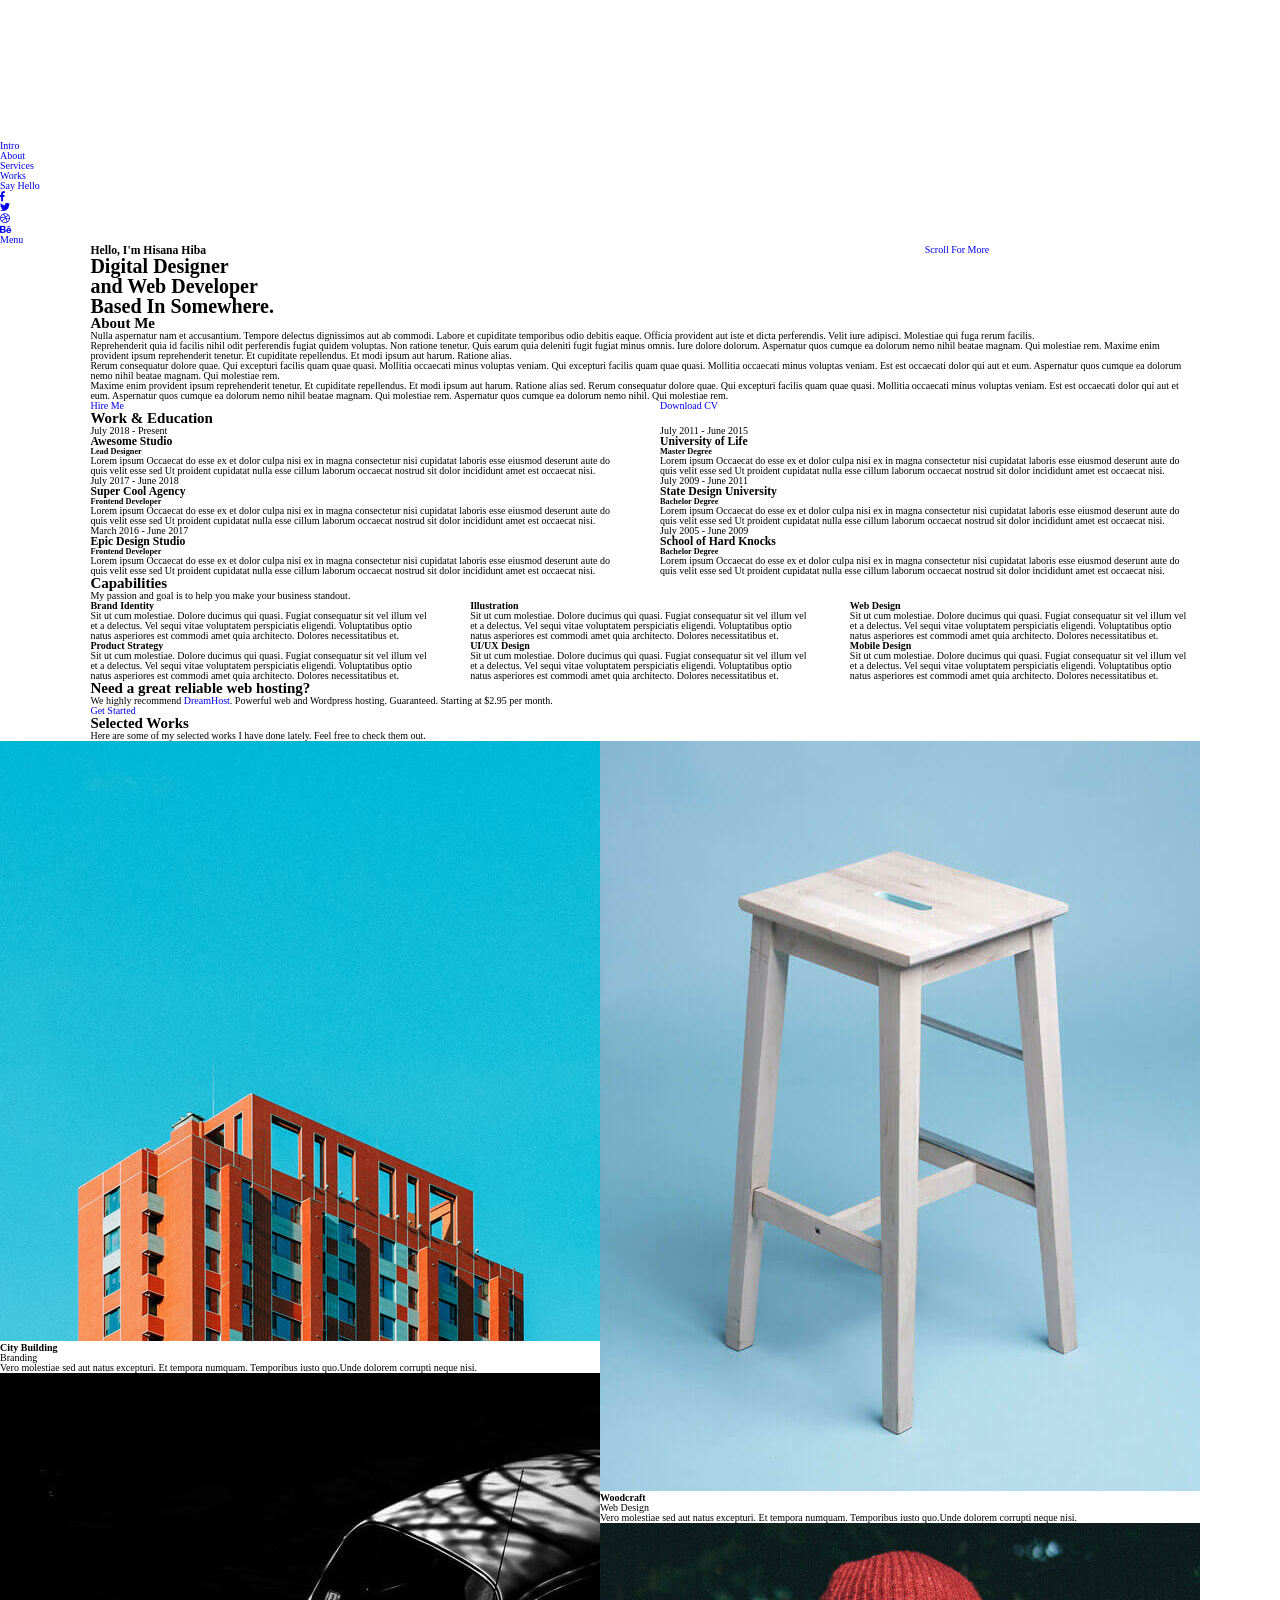
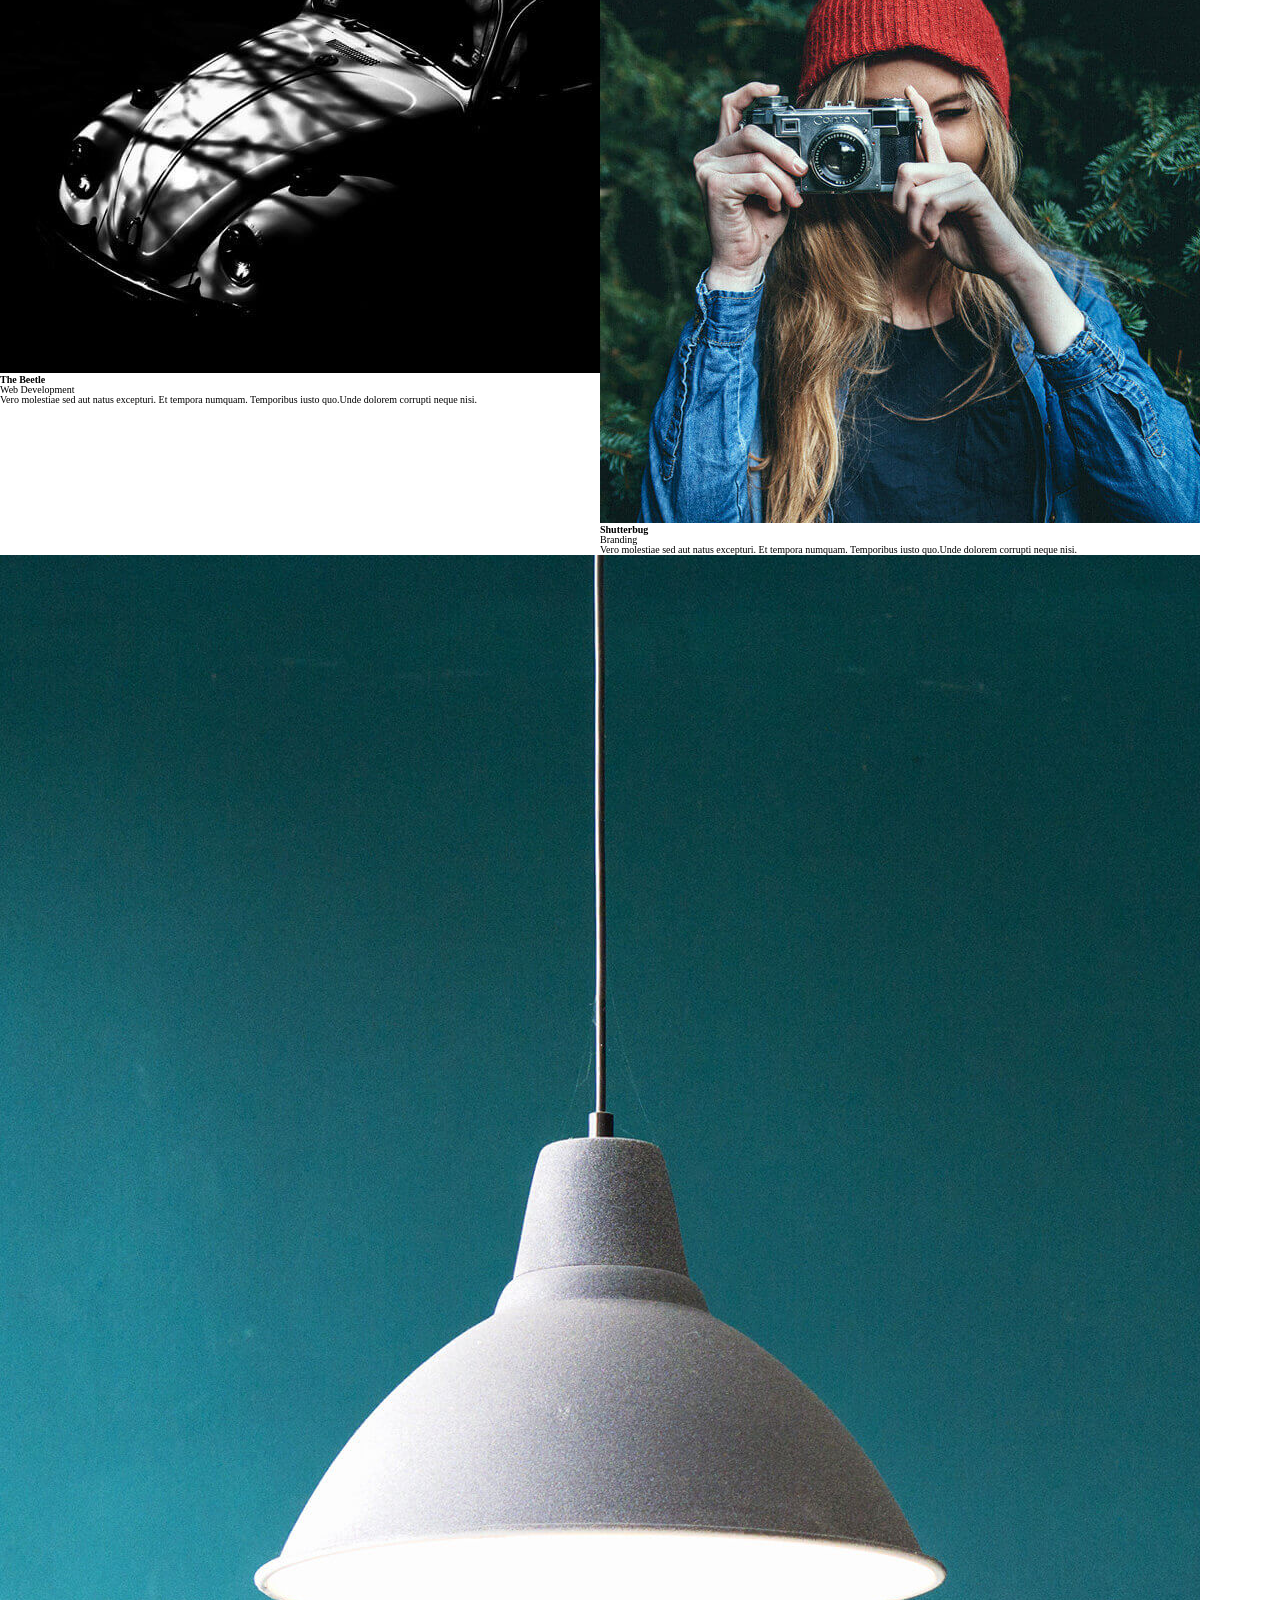
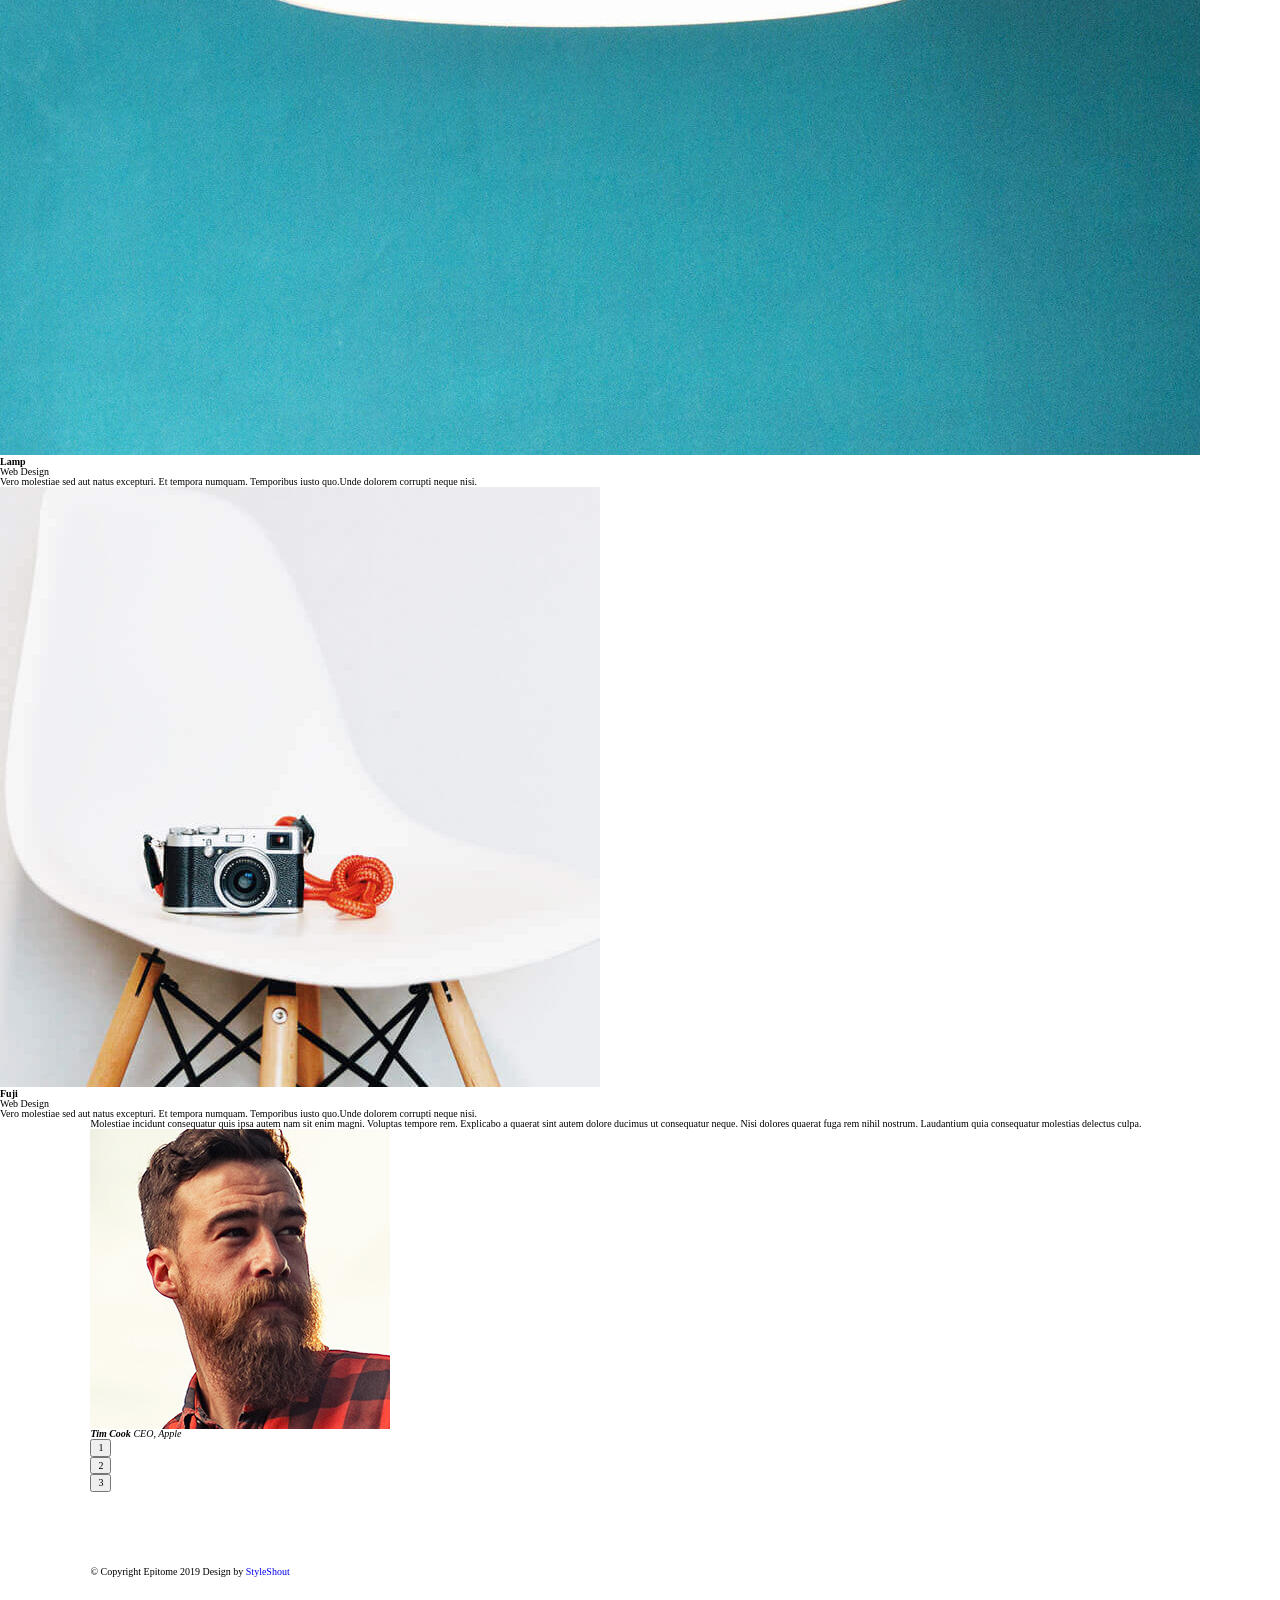
==== commit fa272fd0: "ok" ====
--- a/index.html
+++ b/index.html
@@ -78,7 +78,7 @@
         <div class="row intro-content">
 
             <div class="column large-9 mob-full intro-text">
-                <h3>Hello, I'm John Doe</h3>
+                <h3>Hello, I'm Hisana Hiba</h3>
                 <h1>
                     Digital Designer <br>
                     and Web Developer <br>
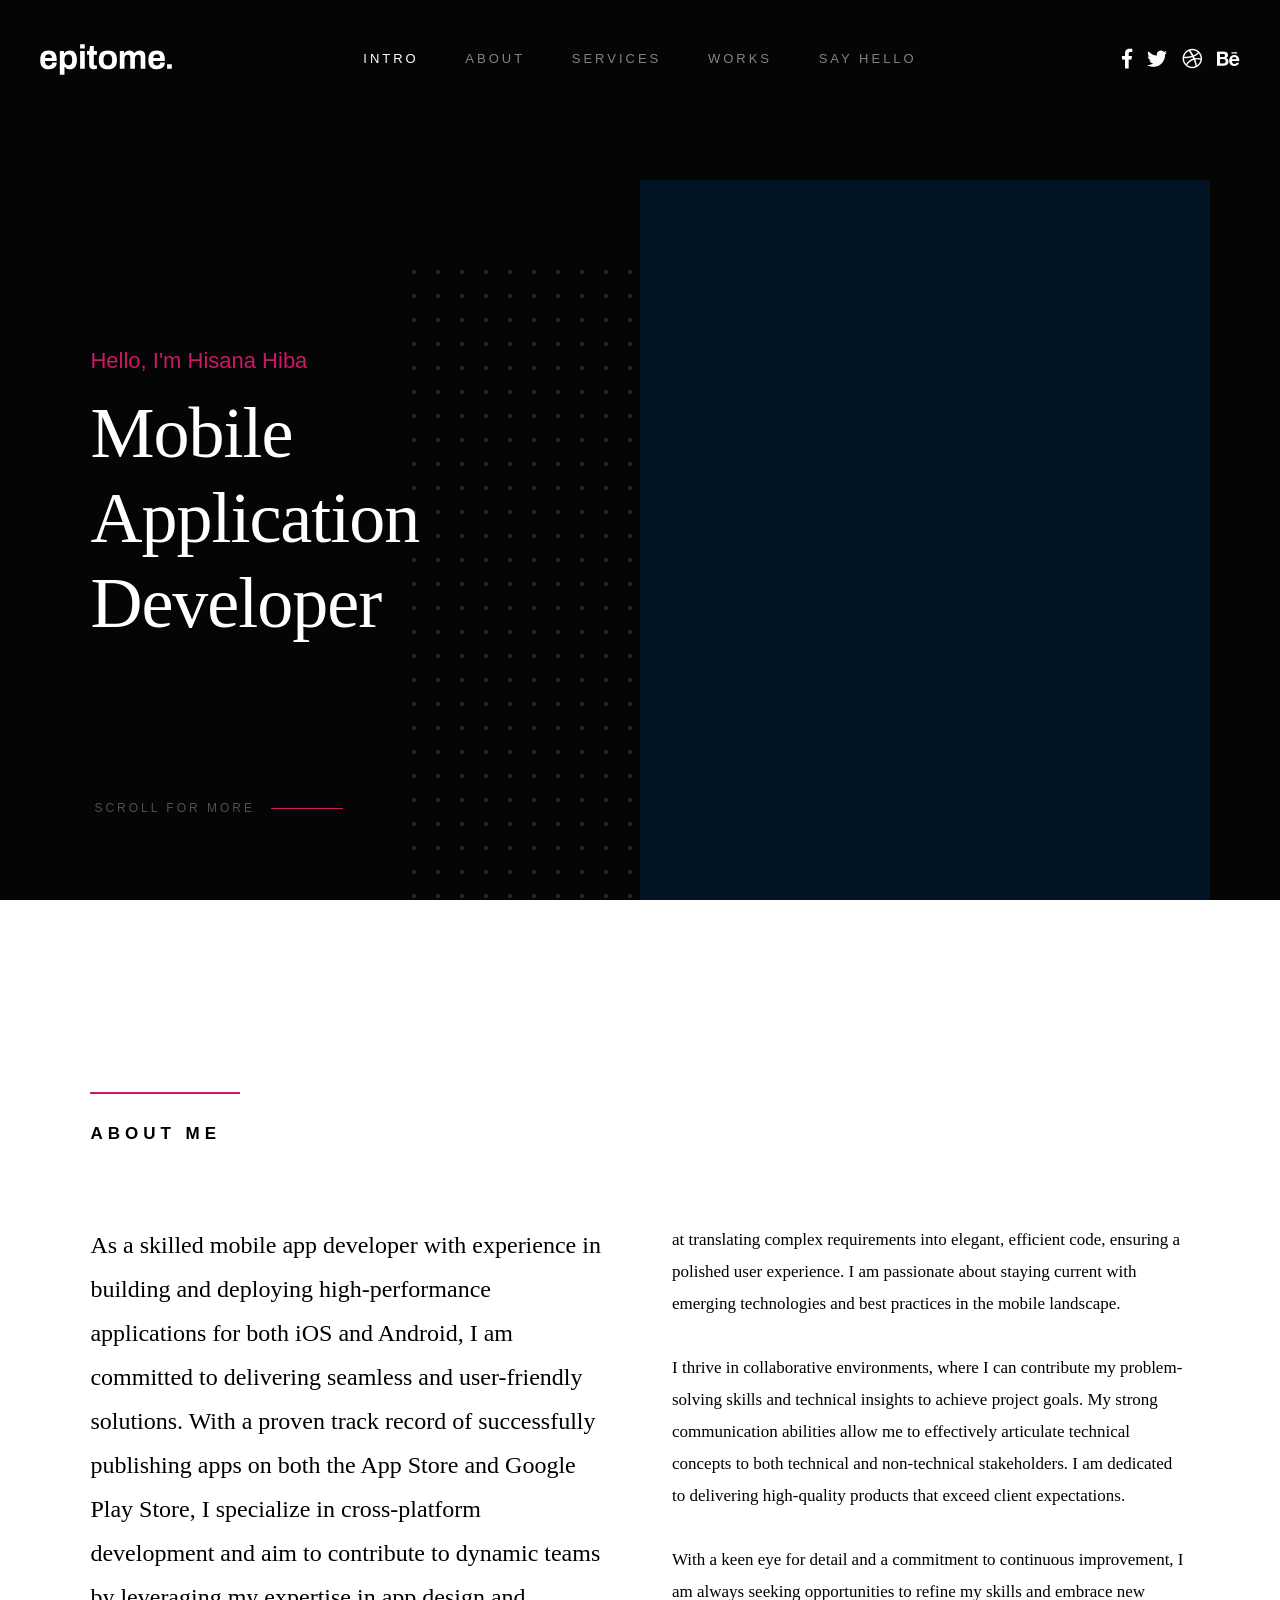
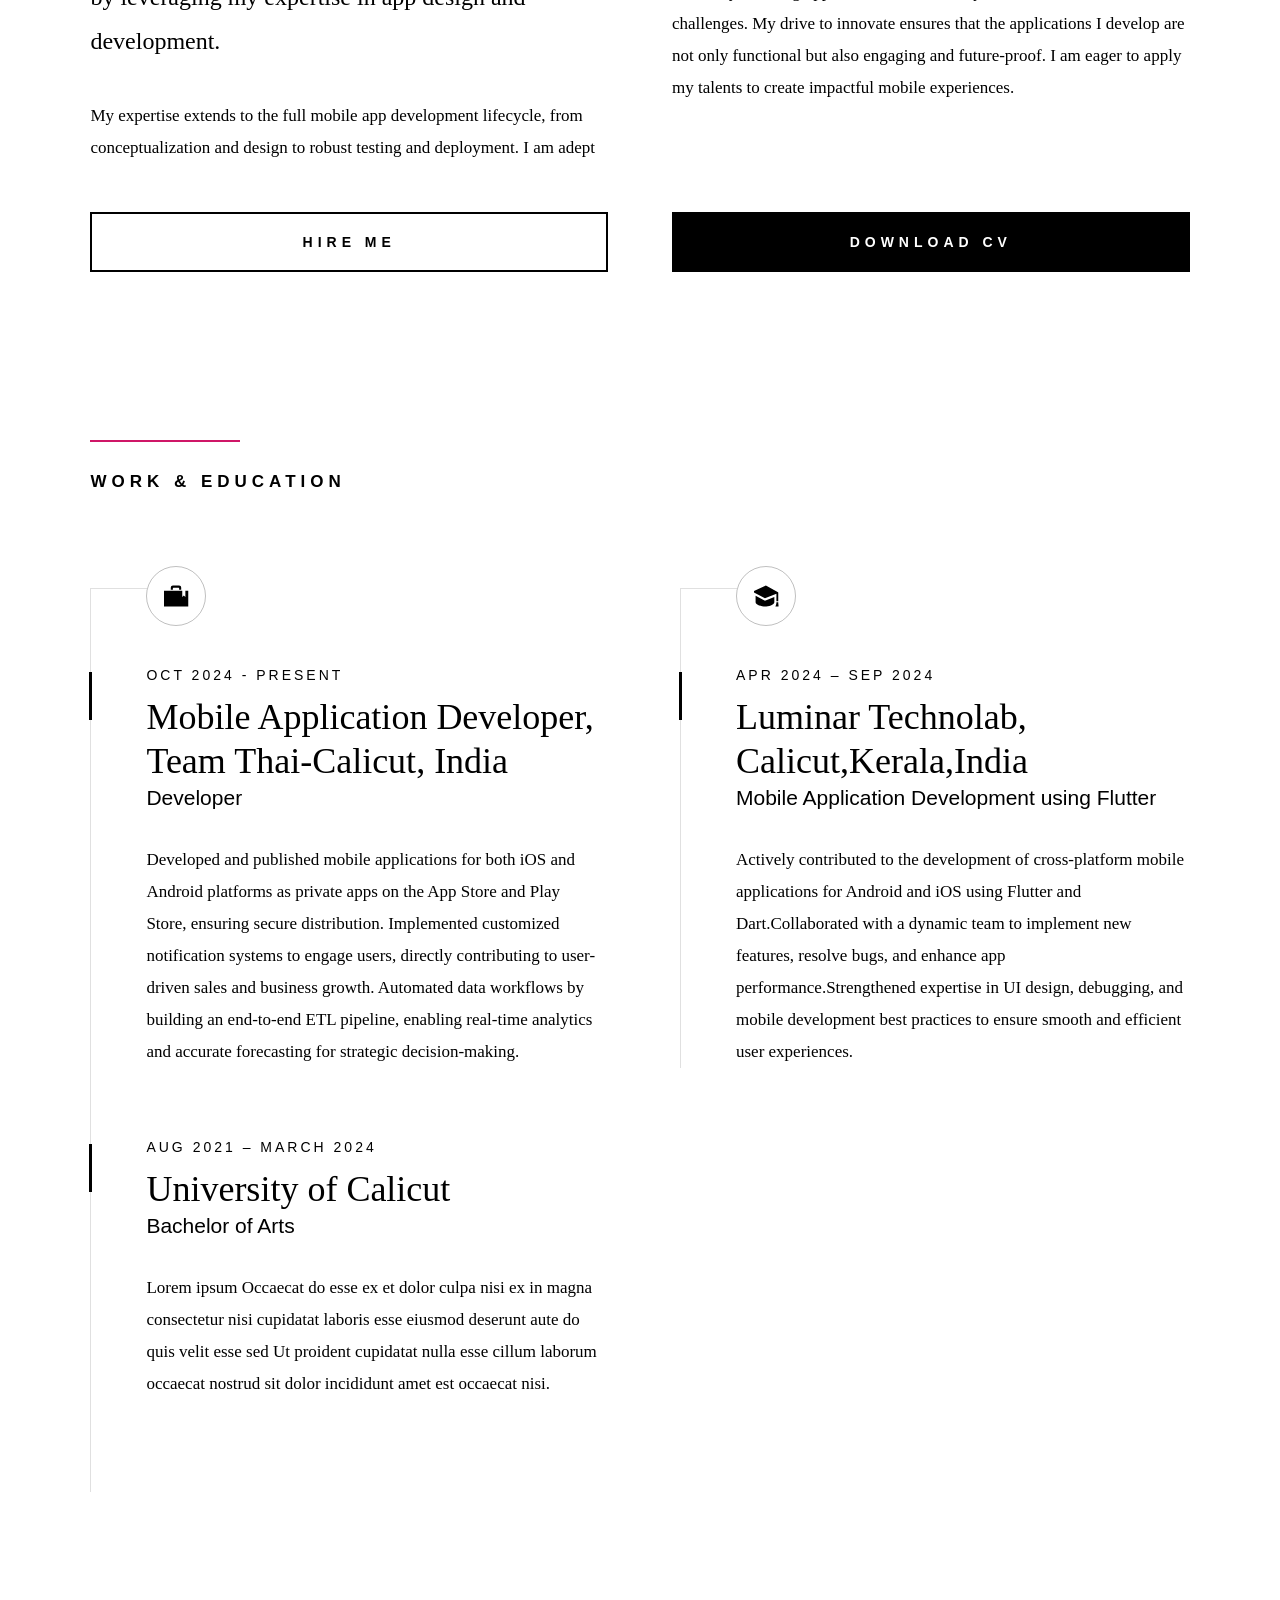
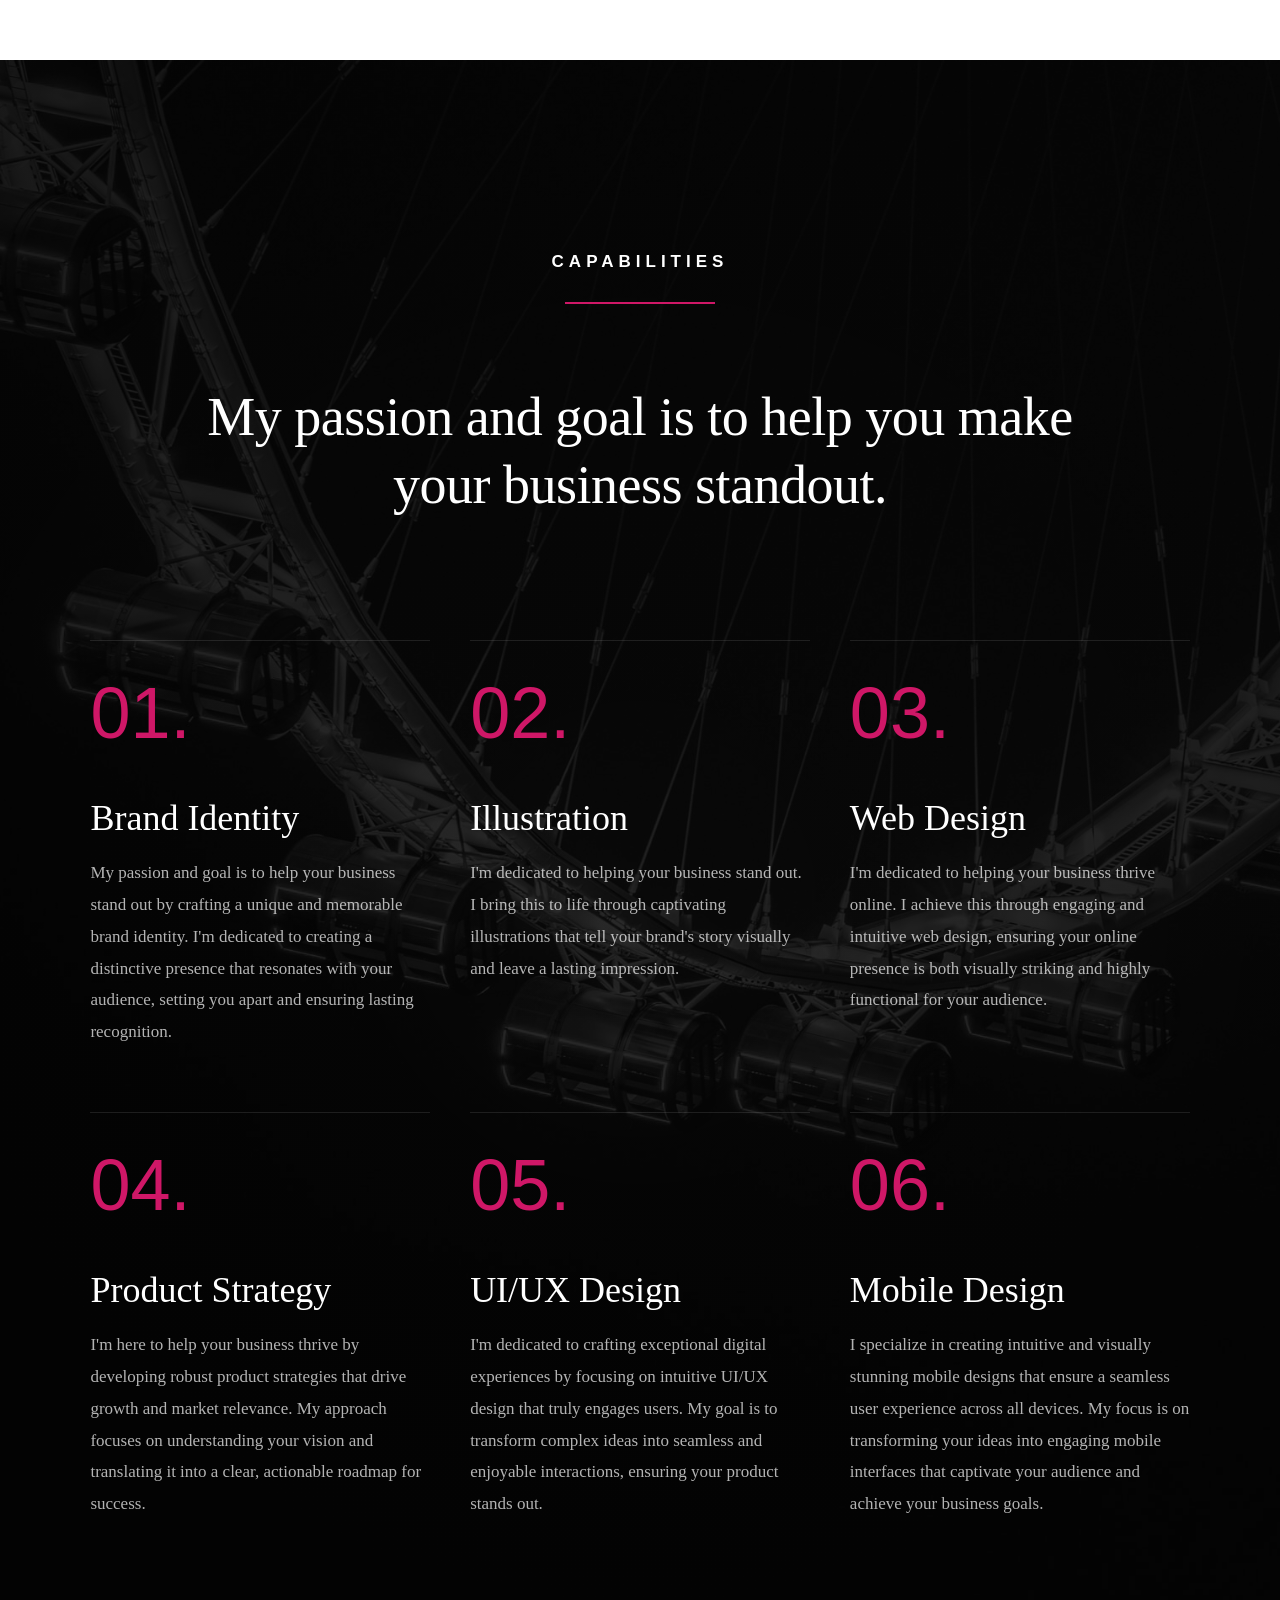
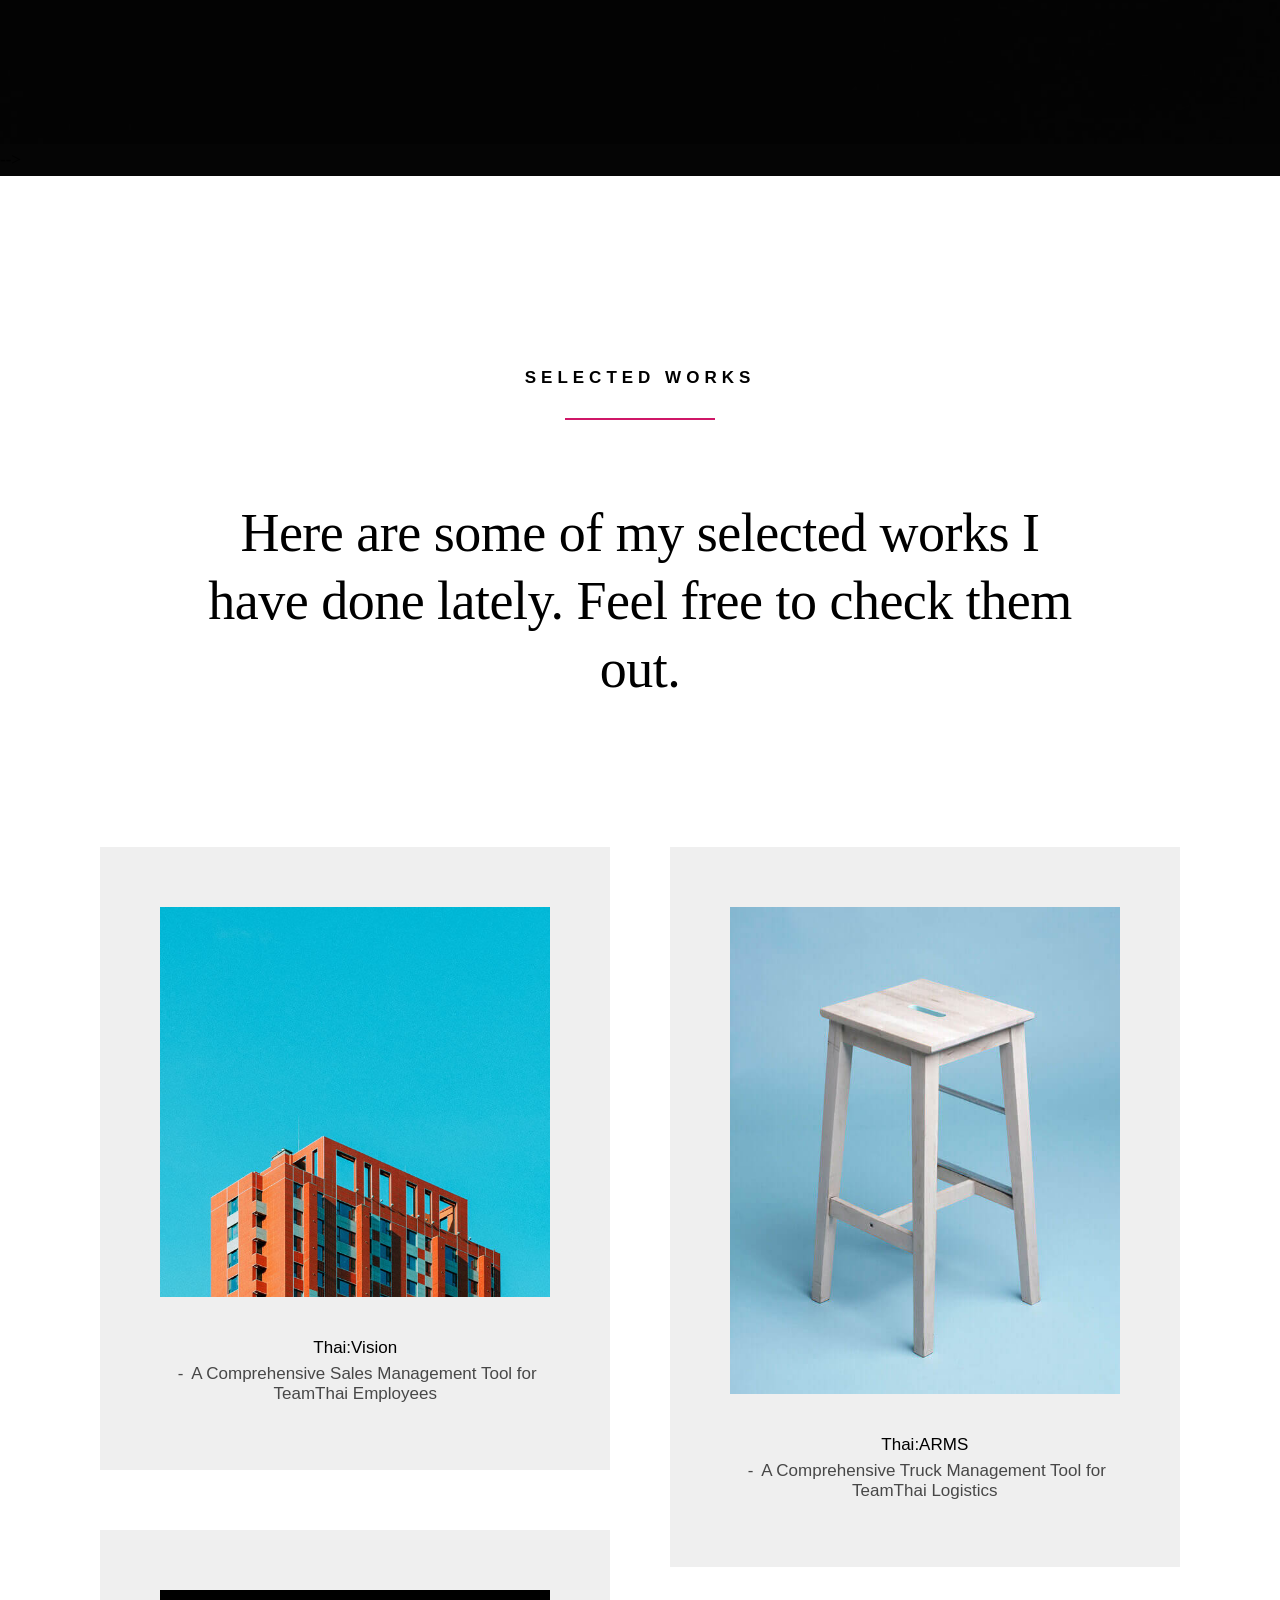
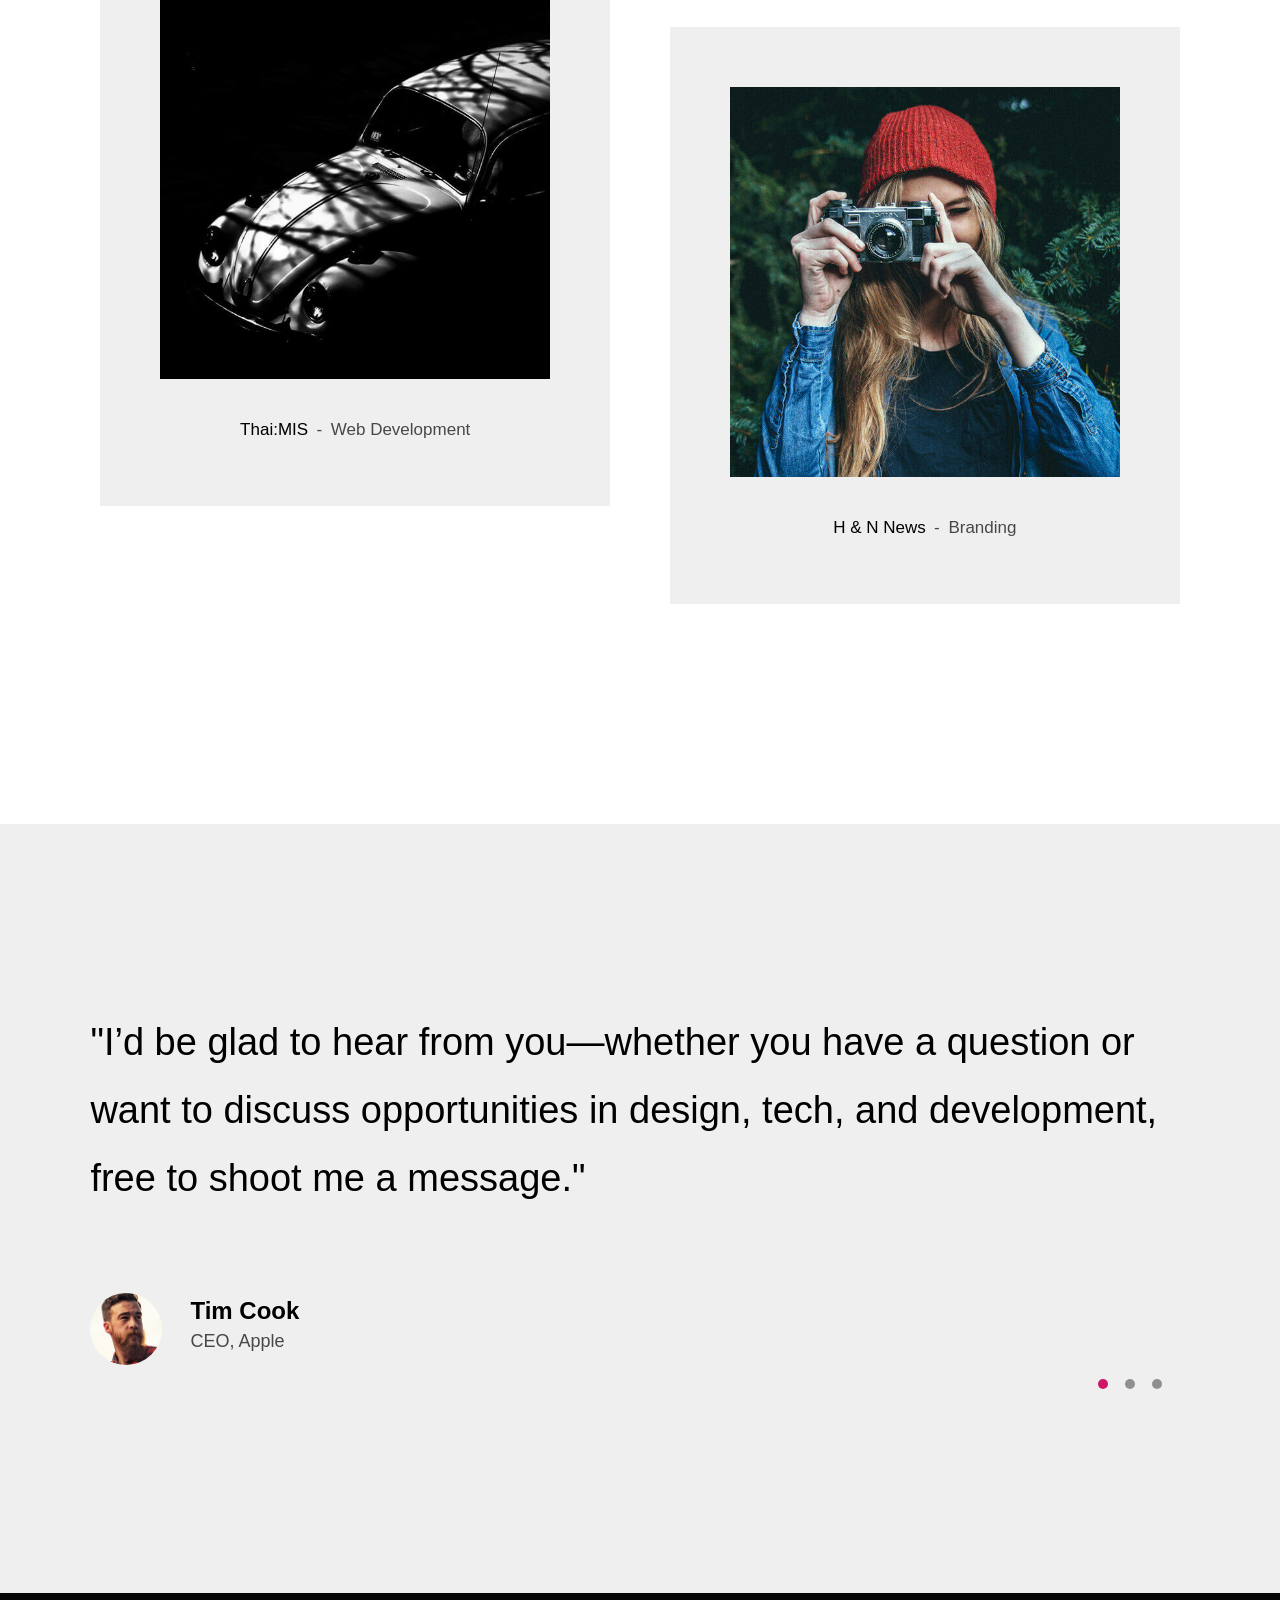
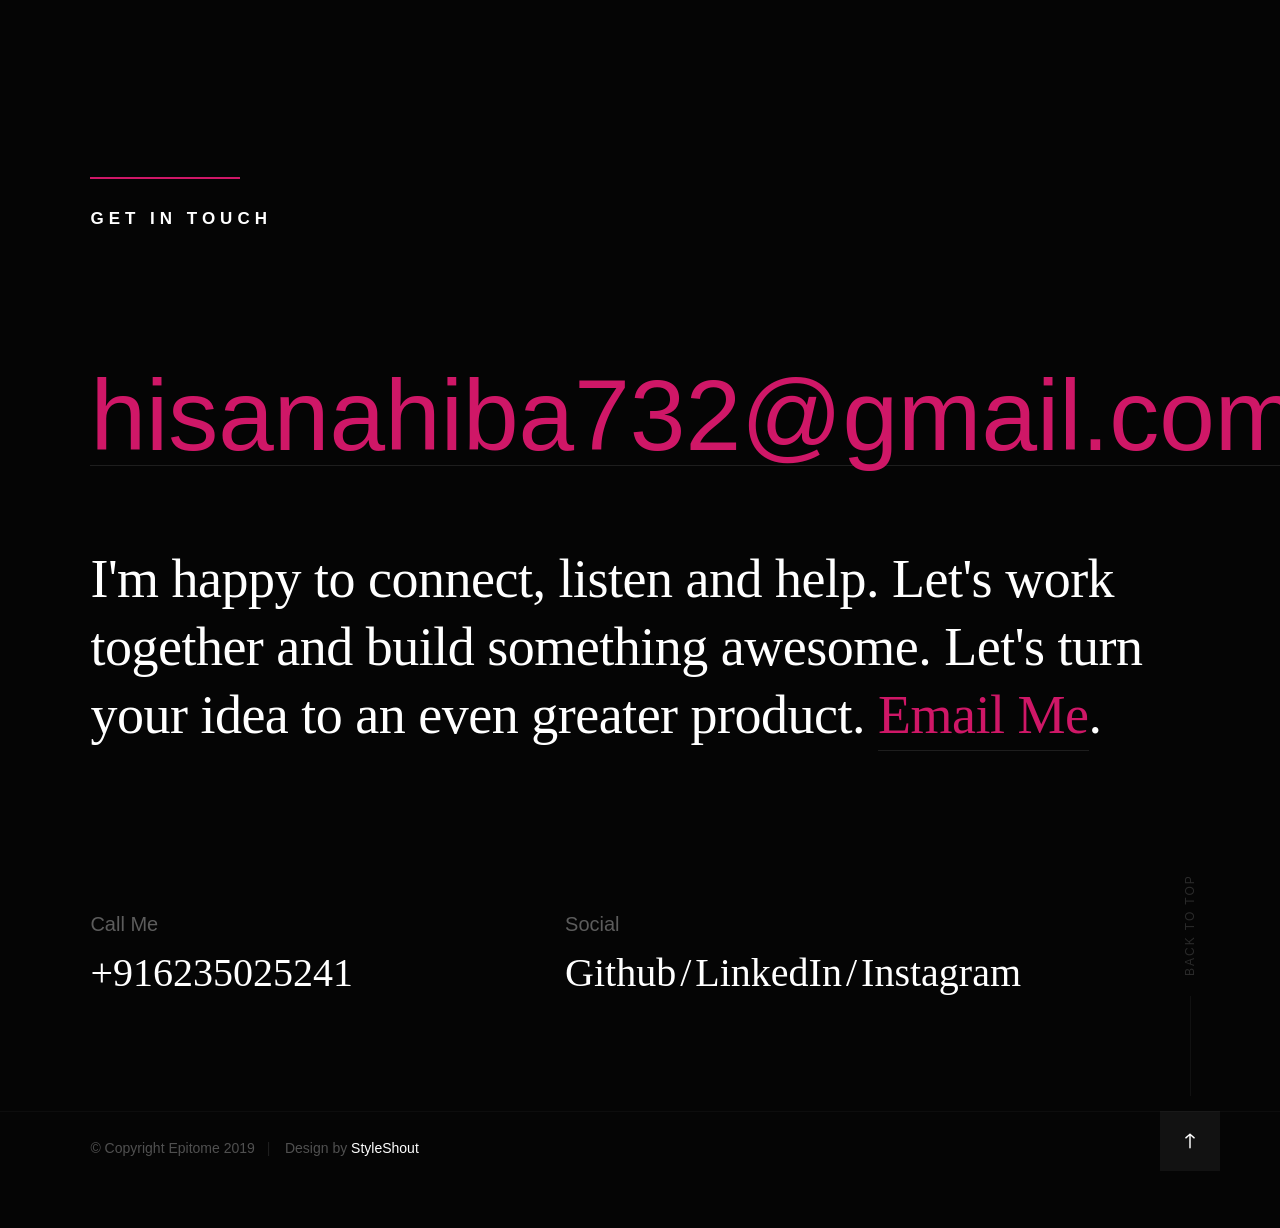
==== commit 5be9f75a: "ok" ====
--- a/index.html
+++ b/index.html
@@ -1,5 +1,6 @@
 <!DOCTYPE html>
 <html class="no-js" lang="en">
+
 <head>
 
     <!--- basic page needs
@@ -55,7 +56,7 @@
                 <li><a class="smoothscroll" href="#about" title="about">About</a></li>
                 <li><a class="smoothscroll" href="#services" title="services">Services</a></li>
                 <li><a class="smoothscroll" href="#works" title="works">Works</a></li>
-                <li><a class="smoothscroll" href="#contact" title="contact us">Say Hello</a></li>	
+                <li><a class="smoothscroll" href="#contact" title="contact us">Say Hello</a></li>
             </ul>
 
             <ul class="header-social">
@@ -80,9 +81,10 @@
             <div class="column large-9 mob-full intro-text">
                 <h3>Hello, I'm Hisana Hiba</h3>
                 <h1>
-                    Digital Designer <br>
-                    and Web Developer <br>
-                    Based In Somewhere.
+                    Mobile <br>
+                    Application <br>
+                    Developer
+
                 </h1>
             </div>
 
@@ -115,40 +117,39 @@
             <div class="row about-me__content" data-aos="fade-up">
                 <div class="column large-full about-me__text">
                     <p class="lead">
-                    Nulla aspernatur nam et accusantium. Tempore delectus dignissimos aut
-                    ab commodi. Labore et cupiditate temporibus odio debitis eaque. 
-                    Officia provident aut iste et dicta perferendis. Velit iure adipisci. 
-                    Molestiae qui fuga rerum facilis.
-                    </p>
-
-                    <p>
-                    Reprehenderit quia id facilis nihil odit perferendis fugiat quidem voluptas. 
-                    Non ratione tenetur. Quis earum quia deleniti fugit fugiat minus omnis. 
-                    Iure dolore dolorum. Aspernatur quos cumque ea dolorum nemo nihil 
-                    beatae magnam. Qui molestiae rem. Maxime enim provident ipsum reprehenderit tenetur. Et cupiditate 
-                    repellendus. Et modi ipsum aut harum. Ratione alias.
-                    </p>
-
-                    <p>
-                    Rerum consequatur dolore quae.
-                    Qui excepturi facilis quam quae quasi. Mollitia occaecati minus voluptas veniam.
-                    Qui excepturi facilis quam quae quasi. Mollitia occaecati minus voluptas veniam. Est est occaecati dolor 
-                    qui aut et eum. Aspernatur quos cumque ea dolorum nemo nihil 
-                    beatae magnam. Qui molestiae rem.
-                    </p>
-
-                    <p>
-                    Maxime enim provident ipsum reprehenderit tenetur. Et cupiditate 
-                    repellendus. Et modi ipsum aut harum. Ratione alias sed. Rerum 
-                    consequatur dolore quae. Qui excepturi facilis quam quae quasi. 
-                    Mollitia occaecati minus voluptas veniam. Est est occaecati dolor 
-                    qui aut et eum. Aspernatur quos cumque ea dolorum nemo nihil 
-                    beatae magnam. Qui molestiae rem. Aspernatur quos cumque ea dolorum 
-                    nemo nihil. Qui molestiae rem.
-                    </p>
-                </div>
-            </div>
-    
+                        As a skilled mobile app developer with experience in building and deploying high-performance
+                        applications for
+                        both iOS and Android, I am committed to delivering seamless and user-friendly solutions. With a
+                        proven track
+                        record of successfully publishing apps on both the App Store and Google Play Store, I specialize
+                        in cross-platform
+                        development and aim to contribute to dynamic teams by leveraging my expertise in app design and
+                        development.
+                    </p>
+
+                    <p>
+                        My expertise extends to the full mobile app development lifecycle, from conceptualization and
+                        design to robust testing and deployment. I am adept at translating complex requirements into
+                        elegant, efficient code, ensuring a polished user experience. I am passionate about staying
+                        current with emerging technologies and best practices in the mobile landscape.
+                    </p>
+
+                    <p>
+                        I thrive in collaborative environments, where I can contribute my problem-solving skills and
+                        technical insights to achieve project goals. My strong communication abilities allow me to
+                        effectively articulate technical concepts to both technical and non-technical stakeholders. I am
+                        dedicated to delivering high-quality products that exceed client expectations.
+                    </p>
+
+                    <p>
+                        With a keen eye for detail and a commitment to continuous improvement, I am always seeking
+                        opportunities to refine my skills and embrace new challenges. My drive to innovate ensures that
+                        the applications I develop are not only functional but also engaging and future-proof. I am
+                        eager to apply my talents to create impactful mobile experiences.
+                    </p>
+                </div>
+            </div>
+
             <div class="row about-me__buttons">
                 <div class="column large-half tab-full" data-aos="fade-up">
                     <a href="#0" class="btn btn--stroke full-width">Hire Me</a>
@@ -180,84 +181,67 @@
                         <div class="timeline__block">
                             <div class="timeline__bullet"></div>
                             <div class="timeline__header">
-                                <p class="timeline__timeframe">July 2018 - Present</p>
-                                <h3 class="item-title">Awesome Studio</h3>
-                                <h5>Lead Designer</h5>
+                                <p class="timeline__timeframe">Oct 2024 - Present</p>
+                                <h3 class="item-title">Mobile Application Developer, Team Thai-Calicut, India</h3>
+                                <h5>Developer</h5>
                             </div>
                             <div class="timeline__desc">
-                                <p>Lorem ipsum Occaecat do esse ex et dolor culpa nisi ex in magna consectetur nisi cupidatat laboris esse eiusmod deserunt aute do quis velit esse sed Ut proident cupidatat nulla esse cillum laborum occaecat nostrud sit dolor incididunt amet est occaecat nisi.</p>
+                                <p>Developed and published mobile applications for both iOS and Android platforms as
+                                    private apps on the App Store and Play Store, ensuring secure distribution.
+                                    Implemented customized notification systems to engage users, directly contributing
+                                    to user-driven sales and business growth. Automated data workflows by building an
+                                    end-to-end ETL pipeline, enabling real-time analytics and accurate forecasting for
+                                    strategic decision-making.</p>
                             </div>
                         </div>
 
                         <div class="timeline__block">
                             <div class="timeline__bullet"></div>
                             <div class="timeline__header">
-                                <p class="timeline__timeframe">July 2017 - June 2018</p>
-                                <h3 class="item-title">Super Cool Agency</h3>
-                                <h5>Frontend Developer</h5>
+                                <p class="timeline__timeframe">Aug 2021 – March 2024</p>
+                                <h3 class="item-title">University of Calicut</h3>
+                                <h5>Bachelor of Arts</h5>
                             </div>
                             <div class="timeline__desc">
-                                <p>Lorem ipsum Occaecat do esse ex et dolor culpa nisi ex in magna consectetur nisi cupidatat laboris esse eiusmod deserunt aute do quis velit esse sed Ut proident cupidatat nulla esse cillum laborum occaecat nostrud sit dolor incididunt amet est occaecat nisi.</p>
+                                <p>Lorem ipsum Occaecat do esse ex et dolor culpa nisi ex in magna consectetur nisi
+                                    cupidatat laboris esse eiusmod deserunt aute do quis velit esse sed Ut proident
+                                    cupidatat nulla esse cillum laborum occaecat nostrud sit dolor incididunt amet est
+                                    occaecat nisi.</p>
                             </div>
+                        </div>
+
+
+
+                    </div>
+                </div>
+
+                <div class="column large-half tab-full" data-aos="fade-up">
+                    <div class="timeline">
+
+                        <div class="timeline__icon-wrap">
+                            <span class="timeline__icon timeline__icon--education"></span>
                         </div>
 
                         <div class="timeline__block">
                             <div class="timeline__bullet"></div>
                             <div class="timeline__header">
-                                <p class="timeline__timeframe">March 2016 - June 2017</p>
-                                <h3 class="item-title">Epic Design Studio</h3>
-                                <h5>Frontend Developer</h5>
+                                <p class="timeline__timeframe"> Apr 2024 – Sep 2024</p>
+                                <h3 class="item-title">Luminar Technolab, Calicut,Kerala,India </h3>
+                                <h5>Mobile Application Development using Flutter</h5>
                             </div>
                             <div class="timeline__desc">
-                                <p>Lorem ipsum Occaecat do esse ex et dolor culpa nisi ex in magna consectetur nisi cupidatat laboris esse eiusmod deserunt aute do quis velit esse sed Ut proident cupidatat nulla esse cillum laborum occaecat nostrud sit dolor incididunt amet est occaecat nisi.</p>
+                                <p>Actively contributed to the development of cross-platform mobile applications for
+                                    Android and iOS using Flutter
+                                    and Dart.Collaborated with a dynamic team to implement new features, resolve bugs,
+                                    and enhance app performance.Strengthened expertise in UI design, debugging, and
+                                    mobile development best practices to ensure smooth and
+                                    efficient user experiences.</p>
                             </div>
                         </div>
 
-                    </div>
-                </div>
-
-                <div class="column large-half tab-full" data-aos="fade-up">
-                    <div class="timeline">
-
-                        <div class="timeline__icon-wrap">
-                            <span class="timeline__icon timeline__icon--education"></span>
-                        </div>
-
-                        <div class="timeline__block">
-                            <div class="timeline__bullet"></div>
-                            <div class="timeline__header">
-                                <p class="timeline__timeframe">July 2011 - June 2015</p>
-                                <h3 class="item-title">University of Life</h3>
-                                <h5>Master Degree</h5>
-                            </div>
-                            <div class="timeline__desc">
-                                <p>Lorem ipsum Occaecat do esse ex et dolor culpa nisi ex in magna consectetur nisi cupidatat laboris esse eiusmod deserunt aute do quis velit esse sed Ut proident cupidatat nulla esse cillum laborum occaecat nostrud sit dolor incididunt amet est occaecat nisi.</p>
-                            </div>
-                        </div>
-
-                        <div class="timeline__block">
-                            <div class="timeline__bullet"></div>
-                            <div class="timeline__header">
-                                <p class="timeline__timeframe">July 2009 - June 2011</p>
-                                <h3 class="item-title">State Design University</h3>
-                                <h5>Bachelor Degree</h5>
-                            </div>
-                            <div class="timeline__desc">
-                                <p>Lorem ipsum Occaecat do esse ex et dolor culpa nisi ex in magna consectetur nisi cupidatat laboris esse eiusmod deserunt aute do quis velit esse sed Ut proident cupidatat nulla esse cillum laborum occaecat nostrud sit dolor incididunt amet est occaecat nisi.</p>
-                            </div>
-                        </div>
-
-                        <div class="timeline__block">
-                            <div class="timeline__bullet"></div>
-                            <div class="timeline__header">
-                                <p class="timeline__timeframe">July 2005 - June 2009</p>
-                                <h3 class="item-title">School of Hard Knocks</h3>
-                                <h5>Bachelor Degree</h5>
-                            </div>
-                            <div class="timeline__desc">
-                                <p>Lorem ipsum Occaecat do esse ex et dolor culpa nisi ex in magna consectetur nisi cupidatat laboris esse eiusmod deserunt aute do quis velit esse sed Ut proident cupidatat nulla esse cillum laborum occaecat nostrud sit dolor incididunt amet est occaecat nisi.</p>
-                            </div>
-                        </div>
+
+
+
 
                     </div>
                 </div>
@@ -290,9 +274,9 @@
                 <div class="item-service__content">
                     <h4 class="item-title">Brand Identity</h4>
                     <p>
-                    Sit ut cum molestiae. Dolore ducimus qui quasi. Fugiat consequatur sit vel illum vel et 
-                    a delectus. Vel sequi vitae voluptatem perspiciatis eligendi. Voluptatibus optio natus 
-                    asperiores est commodi amet quia architecto. Dolores necessitatibus et.
+                        My passion and goal is to help your business stand out by crafting a unique and memorable brand
+                        identity. I'm dedicated to creating a distinctive presence that resonates with your audience,
+                        setting you apart and ensuring lasting recognition.
                     </p>
                 </div>
             </div>
@@ -301,9 +285,8 @@
                 <div class="item-service__content">
                     <h4 class="item-title">Illustration</h4>
                     <p>
-                    Sit ut cum molestiae. Dolore ducimus qui quasi. Fugiat consequatur sit vel illum vel et 
-                    a delectus. Vel sequi vitae voluptatem perspiciatis eligendi. Voluptatibus optio natus 
-                    asperiores est commodi amet quia architecto. Dolores necessitatibus et.
+                        I'm dedicated to helping your business stand out. I bring this to life through captivating
+                        illustrations that tell your brand's story visually and leave a lasting impression.
                     </p>
                 </div>
             </div>
@@ -312,9 +295,9 @@
                 <div class="item-service__content">
                     <h4 class="item-title">Web Design</h4>
                     <p>
-                    Sit ut cum molestiae. Dolore ducimus qui quasi. Fugiat consequatur sit vel illum vel et 
-                    a delectus. Vel sequi vitae voluptatem perspiciatis eligendi. Voluptatibus optio natus 
-                    asperiores est commodi amet quia architecto. Dolores necessitatibus et.
+                        I'm dedicated to helping your business thrive online. I achieve this through engaging and
+                        intuitive web design, ensuring your online presence is both visually striking and highly
+                        functional for your audience.
                     </p>
                 </div>
             </div>
@@ -323,9 +306,9 @@
                 <div class="item-service__content">
                     <h4 class="item-title">Product Strategy</h4>
                     <p>
-                    Sit ut cum molestiae. Dolore ducimus qui quasi. Fugiat consequatur sit vel illum vel et 
-                    a delectus. Vel sequi vitae voluptatem perspiciatis eligendi. Voluptatibus optio natus 
-                    asperiores est commodi amet quia architecto. Dolores necessitatibus et.
+                        I'm here to help your business thrive by developing robust product strategies that drive growth
+                        and market relevance. My approach focuses on understanding your vision and translating it into a
+                        clear, actionable roadmap for success.
                     </p>
                 </div>
             </div>
@@ -334,9 +317,9 @@
                 <div class="item-service__content">
                     <h4 class="item-title">UI/UX Design</h4>
                     <p>
-                    Sit ut cum molestiae. Dolore ducimus qui quasi. Fugiat consequatur sit vel illum vel et 
-                    a delectus. Vel sequi vitae voluptatem perspiciatis eligendi. Voluptatibus optio natus 
-                    asperiores est commodi amet quia architecto. Dolores necessitatibus et.
+                        I'm dedicated to crafting exceptional digital experiences by focusing on intuitive UI/UX design
+                        that truly engages users. My goal is to transform complex ideas into seamless and enjoyable
+                        interactions, ensuring your product stands out.
                     </p>
                 </div>
             </div>
@@ -345,9 +328,10 @@
                 <div class="item-service__content">
                     <h4 class="item-title">Mobile Design</h4>
                     <p>
-                    Sit ut cum molestiae. Dolore ducimus qui quasi. Fugiat consequatur sit vel illum vel et 
-                    a delectus. Vel sequi vitae voluptatem perspiciatis eligendi. Voluptatibus optio natus 
-                    asperiores est commodi amet quia architecto. Dolores necessitatibus et.
+                        I specialize in creating intuitive and visually stunning mobile designs that ensure a seamless
+                        user experience across all devices. My focus is on transforming your ideas into engaging mobile
+                        interfaces that captivate your audience and achieve your business goals.
+
                     </p>
                 </div>
             </div>
@@ -359,7 +343,7 @@
 
     <!-- CTA
     ================================================== -->
-    <section class="s-cta ss-dark">
+    <!-- <section class="s-cta ss-dark">
 
         <div class="row heading-block heading-block--center" data-aos="fade-up">
             <div class="column large-full">
@@ -367,21 +351,22 @@
                     Need a great reliable web hosting?
                 </h2>
             </div>
-        </div> <!-- end heading-block -->
-
-        <div class="row cta-content" data-aos="fade-up">
+        </div> -->
+    <!-- end heading-block -->
+
+    <!-- <div class="row cta-content" data-aos="fade-up">
             <div class="column large-full">
                 <p>
-                We highly recommend <a href="https://www.dreamhost.com/r.cgi?287326">DreamHost</a>.
-                Powerful web and Wordpress hosting. Guaranteed.
-                Starting at $2.95 per month.
+                    We highly recommend <a href="https://www.dreamhost.com/r.cgi?287326">DreamHost</a>.
+                    Powerful web and Wordpress hosting. Guaranteed.
+                    Starting at $2.95 per month.
                 </p>
 
                 <a href="https://www.dreamhost.com/r.cgi?287326" class="btn full-width">Get Started</a>
             </div>
         </div> <!-- end ad-content -->
 
-    </section> <!-- end s-cta -->
+    <!-- </section> end s-cta --> -->
 
 
     <!-- works
@@ -392,7 +377,7 @@
             <div class="column large-full">
                 <h2 class="section-heading section-heading--centerbottom">Selected Works</h2>
                 <p class="section-desc">
-                    Here are some of my selected works I have done lately. Feel free to 
+                    Here are some of my selected works I have done lately. Feel free to
                     check them out.
                 </p>
             </div>
@@ -402,146 +387,169 @@
 
             <div class="masonry">
                 <div class="grid-sizer"></div>
-    
+
                 <div class="masonry__brick" data-aos="fade-up">
                     <div class="item-folio">
                         <div class="item-folio__thumb">
-                            <a href="images/portfolio/gallery/g-city-building.jpg" class="thumb-link" title="Shutterbug" data-size="1050x700">
-                                <img src="images/portfolio/city-building.jpg" 
-                                     srcset="images/portfolio/city-building.jpg 1x, images/portfolio/city-building@2x.jpg 2x" alt="">
-                            </a>    
-                            <a href="https://www.behance.net/" class="item-folio__project-link" title="Project link" target="_blank"></a>
-                        </div>
-    
+                            <a href="images/portfolio/gallery/g-city-building.jpg" class="thumb-link" title="Shutterbug"
+                                data-size="1050x700">
+                                <img src="images/portfolio/city-building.jpg"
+                                    srcset="images/portfolio/city-building.jpg 1x, images/portfolio/city-building@2x.jpg 2x"
+                                    alt="">
+                            </a>
+                            <a href="https://www.behance.net/" class="item-folio__project-link" title="Project link"
+                                target="_blank"></a>
+                        </div>
+
                         <div class="item-folio__text">
                             <h4 class="item-folio__title">
-                                City Building
+                                Thai:Vision
+                            </h4>
+                            <p class="item-folio__cat">
+                                A Comprehensive Sales Management Tool for TeamThai Employees
+                            </p>
+                        </div>
+
+                        <div class="item-folio__caption">
+                            <p>Vero molestiae sed aut natus excepturi. Et tempora numquam. Temporibus iusto quo.Unde
+                                dolorem corrupti neque nisi.</p>
+                        </div>
+                    </div>
+                </div> <!-- end masonry__brick -->
+
+                <div class="masonry__brick" data-aos="fade-up">
+                    <div class="item-folio">
+                        <div class="item-folio__thumb">
+                            <a href="images/portfolio/gallery/g-woodcraft.jpg" class="thumb-link" title="Woodcraft"
+                                data-size="1050x700">
+                                <img src="images/portfolio/woodcraft.jpg"
+                                    srcset="images/portfolio/woodcraft.jpg 1x, images/portfolio/woodcraft@2x.jpg 2x"
+                                    alt="">
+                            </a>
+                            <a href="https://www.behance.net/" class="item-folio__project-link" title="Project link"
+                                target="_blank"></a>
+                        </div>
+                        <div class="item-folio__text">
+                            <h4 class="item-folio__title">
+                                Thai:ARMS
+                            </h4>
+                            <p class="item-folio__cat">
+                                A Comprehensive Truck Management Tool for TeamThai Logistics
+
+                            </p>
+                        </div>
+                        <div class="item-folio__caption">
+                            <p>Vero molestiae sed aut natus excepturi. Et tempora numquam. Temporibus iusto quo.Unde
+                                dolorem corrupti neque nisi.</p>
+                        </div>
+                    </div>
+                </div> <!-- end masonry__brick -->
+
+                <div class="masonry__brick" data-aos="fade-up">
+                    <div class="item-folio">
+
+                        <div class="item-folio__thumb">
+                            <a href="images/portfolio/gallery/g-beetle.jpg" class="thumb-link" title="The Beetle Car"
+                                data-size="1050x700">
+                                <img src="images/portfolio/the-beetle.jpg"
+                                    srcset="images/portfolio/the-beetle.jpg 1x, images/portfolio/the-beetle@2x.jpg 2x"
+                                    alt="">
+                            </a>
+                            <a href="https://www.behance.net/" class="item-folio__project-link" title="Project link"
+                                target="_blank"></a>
+                        </div>
+                        <div class="item-folio__text">
+                            <h4 class="item-folio__title">
+                                Thai:MIS
+                            </h4>
+                            <p class="item-folio__cat">
+                                Web Development
+                            </p>
+                        </div>
+                        <div class="item-folio__caption">
+                            <p>Vero molestiae sed aut natus excepturi. Et tempora numquam. Temporibus iusto quo.Unde
+                                dolorem corrupti neque nisi.</p>
+                        </div>
+                    </div>
+                </div> <!-- end masonry__brick -->
+
+                <div class="masonry__brick" data-aos="fade-up">
+                    <div class="item-folio">
+                        <div class="item-folio__thumb">
+                            <a href="images/portfolio/gallery/g-shutterbug.jpg" class="thumb-link" title="Grow Green"
+                                data-size="1050x700">
+                                <img src="images/portfolio/shutterbug.jpg"
+                                    srcset="images/portfolio/shutterbug.jpg 1x, images/portfolio/shutterbug@2x.jpg 2x"
+                                    alt="">
+                            </a>
+                            <a href="https://www.behance.net/" class="item-folio__project-link" title="Project link"
+                                target="_blank"></a>
+                        </div>
+                        <div class="item-folio__text">
+                            <h4 class="item-folio__title">
+                                H & N News
                             </h4>
                             <p class="item-folio__cat">
                                 Branding
                             </p>
                         </div>
-    
                         <div class="item-folio__caption">
-                            <p>Vero molestiae sed aut natus excepturi. Et tempora numquam. Temporibus iusto quo.Unde dolorem corrupti neque nisi.</p>
+                            <p>Vero molestiae sed aut natus excepturi. Et tempora numquam. Temporibus iusto quo.Unde
+                                dolorem corrupti neque nisi.</p>
                         </div>
                     </div>
                 </div> <!-- end masonry__brick -->
-    
-                <div class="masonry__brick" data-aos="fade-up">
+
+                <!-- <div class="masonry__brick" data-aos="fade-up">
                     <div class="item-folio">
+
                         <div class="item-folio__thumb">
-                            <a href="images/portfolio/gallery/g-woodcraft.jpg" class="thumb-link" title="Woodcraft" data-size="1050x700">
-                                <img src="images/portfolio/woodcraft.jpg" 
-                                     srcset="images/portfolio/woodcraft.jpg 1x, images/portfolio/woodcraft@2x.jpg 2x" alt="">
+                            <a href="images/portfolio/gallery/g-lamp.jpg" class="thumb-link" title="Guitarist"
+                                data-size="1050x700">
+                                <img src="images/portfolio/lamp.jpg"
+                                    srcset="images/portfolio/lamp.jpg 1x, images/portfolio/lamp@2x.jpg 2x" alt="">
                             </a>
-                            <a href="https://www.behance.net/" class="item-folio__project-link" title="Project link" target="_blank"></a>
-                        </div>
-                        <div class="item-folio__text">
-                            <h4 class="item-folio__title">
-                                Woodcraft
-                            </h4>
-                            <p class="item-folio__cat">
-                                Web Design
-                            </p>
-                        </div>
-                        <div class="item-folio__caption">
-                            <p>Vero molestiae sed aut natus excepturi. Et tempora numquam. Temporibus iusto quo.Unde dolorem corrupti neque nisi.</p>
-                        </div>
-                    </div>
-                </div> <!-- end masonry__brick -->
-
-                <div class="masonry__brick" data-aos="fade-up">
-                    <div class="item-folio">
-                            
-                        <div class="item-folio__thumb">
-                            <a href="images/portfolio/gallery/g-beetle.jpg" class="thumb-link" title="The Beetle Car" data-size="1050x700">
-                                <img src="images/portfolio/the-beetle.jpg"
-                                     srcset="images/portfolio/the-beetle.jpg 1x, images/portfolio/the-beetle@2x.jpg 2x" alt="">
-                            </a>
-                            <a href="https://www.behance.net/" class="item-folio__project-link" title="Project link" target="_blank"></a>
-                        </div>
-                        <div class="item-folio__text">
-                            <h4 class="item-folio__title">
-                                The Beetle
-                            </h4>
-                            <p class="item-folio__cat">
-                                Web Development
-                            </p>
-                        </div>
-                        <div class="item-folio__caption">
-                            <p>Vero molestiae sed aut natus excepturi. Et tempora numquam. Temporibus iusto quo.Unde dolorem corrupti neque nisi.</p>
-                        </div>
-                    </div>
-                </div> <!-- end masonry__brick -->
-
-                <div class="masonry__brick" data-aos="fade-up">
-                    <div class="item-folio">
-                        <div class="item-folio__thumb">
-                            <a href="images/portfolio/gallery/g-shutterbug.jpg" class="thumb-link" title="Grow Green" data-size="1050x700">
-                                <img src="images/portfolio/shutterbug.jpg" 
-                                     srcset="images/portfolio/shutterbug.jpg 1x, images/portfolio/shutterbug@2x.jpg 2x" alt="">
-                            </a>
-                            <a href="https://www.behance.net/" class="item-folio__project-link" title="Project link" target="_blank"></a>
-                        </div>
-                        <div class="item-folio__text">
-                            <h4 class="item-folio__title">
-                                Shutterbug
-                            </h4>
-                            <p class="item-folio__cat">
-                                Branding
-                            </p>
-                        </div>
-                        <div class="item-folio__caption">
-                            <p>Vero molestiae sed aut natus excepturi. Et tempora numquam. Temporibus iusto quo.Unde dolorem corrupti neque nisi.</p>
-                        </div>
-                    </div>
-                </div> <!-- end masonry__brick -->
-
-                <div class="masonry__brick" data-aos="fade-up">
-                    <div class="item-folio">
-                            
-                        <div class="item-folio__thumb">
-                            <a href="images/portfolio/gallery/g-lamp.jpg" class="thumb-link" title="Guitarist" data-size="1050x700">
-                                <img src="images/portfolio/lamp.jpg" 
-                                     srcset="images/portfolio/lamp.jpg 1x, images/portfolio/lamp@2x.jpg 2x" alt="">
-                            </a>
-                            <a href="https://www.behance.net/" class="item-folio__project-link" title="Project link" target="_blank"></a>
-                        </div>
-                        <div class="item-folio__text">
+                            <a href="https://www.behance.net/" class="item-folio__project-link" title="Project link"
+                                target="_blank"></a>
+                        </div> -->
+                        <!-- <div class="item-folio__text">
                             <h4 class="item-folio__title">
                                 Lamp
                             </h4>
                             <p class="item-folio__cat">
                                 Web Design
                             </p>
-                        </div>
-                        <div class="item-folio__caption">
-                            <p>Vero molestiae sed aut natus excepturi. Et tempora numquam. Temporibus iusto quo.Unde dolorem corrupti neque nisi.</p>
-                        </div>
+                        </div> -->
+                        <!-- <div class="item-folio__caption">
+                            <p>Vero molestiae sed aut natus excepturi. Et tempora numquam. Temporibus iusto quo.Unde
+                                dolorem corrupti neque nisi.</p>
+                        </div> -->
                     </div>
                 </div> <!-- end masonry__brick -->
-        
+
                 <div class="masonry__brick" data-aos="fade-up">
-                    <div class="item-folio">
-                            
+                    <!-- <div class="item-folio">
+
                         <div class="item-folio__thumb">
-                            <a href="images/portfolio/gallery/g-fuji.jpg" class="thumb-link" title="Palmeira" data-size="1050x700">
+                            <a href="images/portfolio/gallery/g-fuji.jpg" class="thumb-link" title="Palmeira"
+                                data-size="1050x700">
                                 <img src="images/portfolio/fuji.jpg"
-                                     srcset="images/portfolio/fuji.jpg 1x, images/portfolio/fuji@2x.jpg 2x" alt="">
+                                    srcset="images/portfolio/fuji.jpg 1x, images/portfolio/fuji@2x.jpg 2x" alt="">
                             </a>
-                            <a href="https://www.behance.net/" class="item-folio__project-link" title="Project link" target="_blank"></a>
-                        </div>
-                        <div class="item-folio__text">
+                            <a href="https://www.behance.net/" class="item-folio__project-link" title="Project link"
+                                target="_blank"></a> -->
+                        </div>
+                        <!-- <div class="item-folio__text">
                             <h4 class="item-folio__title">
                                 Fuji
                             </h4>
                             <p class="item-folio__cat">
                                 Web Design
                             </p>
-                        </div>
+                        </div> -->
                         <div class="item-folio__caption">
-                            <p>Vero molestiae sed aut natus excepturi. Et tempora numquam. Temporibus iusto quo.Unde dolorem corrupti neque nisi.</p>
+                            <p>Vero molestiae sed aut natus excepturi. Et tempora numquam. Temporibus iusto quo.Unde
+                                dolorem corrupti neque nisi.</p>
                         </div>
                     </div>
                 </div> <!-- end masonry__brick -->
@@ -556,15 +564,14 @@
     <!-- testimonies
     ================================================== -->
     <section class="s-testimonials">
-    
+
         <div class="row testimonials" data-aos="fade-up">
 
             <div class="column large-full testimonials__slider">
 
                 <div class="testimonials__slide">
-                    <p>Molestiae incidunt consequatur quis ipsa autem nam sit enim magni. Voluptas tempore rem. 
-                    Explicabo a quaerat sint autem dolore ducimus ut consequatur neque.  Nisi dolores quaerat fuga rem nihil nostrum.
-                    Laudantium quia consequatur molestias delectus culpa.</p>
+                    <p>"I’d be glad to hear from you—whether you have a question or want to discuss opportunities in
+                        design, tech, and development, free to shoot me a message."</p>
                     <div class="testimonials__info">
                         <img src="images/avatars/user-02.jpg" alt="Author image" class="testimonials__avatar">
                         <cite class="testimonials__cite">
@@ -575,8 +582,9 @@
                 </div> <!-- end testimonials__slide -->
 
                 <div class="testimonials__slide">
-                    <p>Excepturi nam cupiditate culpa doloremque deleniti repellat. Veniam quos repellat voluptas animi adipisci.
-                    Nisi eaque consequatur. Voluptatem dignissimos ut ducimus accusantium perspiciatis.
+                    <p>Excepturi nam cupiditate culpa doloremque deleniti repellat. Veniam quos repellat voluptas animi
+                        adipisci.
+                        Nisi eaque consequatur. Voluptatem dignissimos ut ducimus accusantium perspiciatis.
                         Quasi voluptas eius distinctio. Atque eos maxime.</p>
                     <div class="testimonials__info">
                         <img src="images/avatars/user-01.jpg" alt="Author image" class="testimonials__avatar">
@@ -588,9 +596,11 @@
                 </div> <!-- end testimonials__slide -->
 
                 <div class="testimonials__slide">
-                    <p>Repellat dignissimos libero. Qui sed at corrupti expedita voluptas odit. Nihil ea quia nesciunt. Ducimus aut sed ipsam.  
-                    Autem eaque officia cum exercitationem sunt voluptatum accusamus. Quasi voluptas eius distinctio.
-                    Voluptatem dignissimos ut.</p>
+                    <p>Repellat dignissimos libero. Qui sed at corrupti expedita voluptas odit. Nihil ea quia nesciunt.
+                        Ducimus aut sed ipsam.
+                        Autem eaque officia cum exercitationem sunt voluptatum accusamus. Quasi voluptas eius
+                        distinctio.
+                        Voluptatem dignissimos ut.</p>
                     <div class="testimonials__info">
                         <img src="images/avatars/user-04.jpg" alt="Author image" class="testimonials__avatar">
                         <cite class="testimonials__cite">
@@ -599,7 +609,7 @@
                         </cite>
                     </div>
                 </div> <!-- end testimonials__slide -->
-                
+
             </div> <!-- end testimonials__slider -->
 
         </div> <!-- end testimonials -->
@@ -620,13 +630,13 @@
         <div class="row contact-main" data-aos="fade-up">
             <div class="column large-full">
                 <p class="contact-email">
-                    <a href="mailto:#0">hello@epitome.com</a>
+                    <a href="hisanahiba732@gmail.com">hisanahiba732@gmail.com</a>
                 </p>
 
                 <p class="section-desc">
-                I'm happy to connect, listen and help. Let's work together and build
-                something awesome. Let's turn your idea to an even greater product.
-                <a href="mailto:#0">Email Me</a>.
+                    I'm happy to connect, listen and help. Let's work together and build
+                    something awesome. Let's turn your idea to an even greater product.
+                    <a href="mailto:#0">Email Me</a>.
                 </p>
             </div>
         </div>
@@ -635,14 +645,14 @@
 
             <div class="column large-5 medium-full contact-phone">
                 <h4>Call Me</h4>
-                <a href="tel:197-543-2345">+197 543 2345</a>
+                <a href="tel:+916235025241">+916235025241</a>
             </div>
 
             <div class="column large-7 medium-full contact-social">
                 <h4>Social</h4>
                 <ul>
-                    <li><a href="#0" title="Facebook">Facebook</a></li>
-                    <li><a href="#0" title="Twitter">Twitter</a></li>
+                    <li><a href="https://github.com/hisana-hiba/seminar" title="Github">Github</a></li>
+                    <li><a href="https://www.linkedin.com/in/hisana-hiba-8b29a4325/" title="LinkedIn">LinkedIn</a></li>
                     <li><a href="#0" title="Instagram">Instagram</a></li>
                 </ul>
             </div>
@@ -657,9 +667,9 @@
     <footer>
         <div class="row">
             <div class="column large-full ss-copyright">
-                <span>© Copyright Epitome 2019</span> 
+                <span>© Copyright Epitome 2019</span>
                 <span>Design by <a href="https://www.styleshout.com/">StyleShout</a></span>
-            </div>            
+            </div>
 
             <div class="ss-go-top">
                 <a class="smoothscroll" title="Back to Top" href="#top"></a>
@@ -683,9 +693,11 @@
 
             <div class="pswp__ui pswp__ui--hidden">
                 <div class="pswp__top-bar">
-                    <div class="pswp__counter"></div><button class="pswp__button pswp__button--close" title="Close (Esc)"></button> <button class="pswp__button pswp__button--share" title=
-                    "Share"></button> <button class="pswp__button pswp__button--fs" title="Toggle fullscreen"></button> <button class="pswp__button pswp__button--zoom" title=
-                    "Zoom in/out"></button>
+                    <div class="pswp__counter"></div><button class="pswp__button pswp__button--close"
+                        title="Close (Esc)"></button> <button class="pswp__button pswp__button--share"
+                        title="Share"></button> <button class="pswp__button pswp__button--fs"
+                        title="Toggle fullscreen"></button> <button class="pswp__button pswp__button--zoom"
+                        title="Zoom in/out"></button>
                     <div class="pswp__preloader">
                         <div class="pswp__preloader__icn">
                             <div class="pswp__preloader__cut">
@@ -696,8 +708,8 @@
                 </div>
                 <div class="pswp__share-modal pswp__share-modal--hidden pswp__single-tap">
                     <div class="pswp__share-tooltip"></div>
-                </div><button class="pswp__button pswp__button--arrow--left" title="Previous (arrow left)"></button> <button class="pswp__button pswp__button--arrow--right" title=
-                "Next (arrow right)"></button>
+                </div><button class="pswp__button pswp__button--arrow--left" title="Previous (arrow left)"></button>
+                <button class="pswp__button pswp__button--arrow--right" title="Next (arrow right)"></button>
                 <div class="pswp__caption">
                     <div class="pswp__caption__center"></div>
                 </div>
--- a/css/main.css
+++ b/css/main.css
@@ -0,0 +1,3618 @@
+/* =================================================================== 
+ *
+ *  Epitome Main Stylesheet
+ *  Template Ver. 1.0.0
+ *  04-22-2019
+ *  ------------------------------------------------------------------
+ *
+ *  TOC:
+ *  # base style overrides
+ *     ## links
+ *  # typography & general theme styles
+ *    ## Lists
+ *    ## responsive video container
+ *    ## floated image
+ *    ## tables
+ *    ## Spacing 
+ *    ## pace.js styles - minimal
+ *  # preloader
+ *  # forms 
+ *    ## Style Placeholder Text
+ *    ## Change Autocomplete styles in Chrome
+ *  # buttons
+ *  # additional components
+ *    ## additional typo styles 
+ *    ## skillbars
+ *    ## alert box 
+ *    ## pagination 
+ *  # Common and Reusable Styles
+ *  # header 
+ *    ## header logo
+ *    ## main navigation
+ *    ## menu trigger
+ *  # intro 
+ *  # about
+ *    ## timeline
+ *  # services
+ *  # CTA
+ *  # works
+ *  # testimonials
+ *  # contact
+ *  # footer
+ *    ## copyright
+ *    ## go to top
+ *  # IE10/IE11 Specific
+ *
+ * =================================================================== */
+
+
+
+/* ===================================================================
+ * # base style overrides
+ *
+ * ------------------------------------------------------------------- */
+html {
+  font-size: 10px;
+}
+
+@media screen and (max-width:400px) {
+  html {
+    font-size: 9.411764705882353px;
+  }
+
+}
+
+html,
+body {
+  height: 100%;
+}
+
+body {
+  background: #050505;
+  font-family: "Lora", serif;
+  font-size: 1.7rem;
+  font-style: normal;
+  font-weight: normal;
+  line-height: 1.882;
+  color: #000000;
+  margin: 0;
+  padding: 0;
+}
+
+/* ------------------------------------------------------------------- 
+ * ## links
+ * ------------------------------------------------------------------- */
+a {
+  color: #cf1767;
+  transition: all 0.3s ease-in-out;
+}
+
+a:hover,
+a:focus,
+a:active {
+  color: #000000;
+}
+
+a:hover,
+a:active {
+  outline: 0;
+}
+
+
+
+/* ===================================================================
+ * # typography & general theme styles
+ * 
+ * ------------------------------------------------------------------- */
+h1, h2, h3, h4, h5, h6, .h1, .h2, .h3, .h4, .h5, .h6 {
+  font-family: "Frank Ruhl Libre", serif;
+  font-weight: 500;
+  font-style: normal;
+  color: #000000;
+  font-variant-ligatures: common-ligatures;
+  text-rendering: optimizeLegibility;
+}
+
+h1, .h1, h2, .h2, h3, .h3, h4, .h4 {
+  margin-top: 6rem;
+  margin-bottom: 1.6rem;
+}
+
+@media screen and (max-width:600px) {
+  h1, .h1, h2, .h2, h3, .h3, h4, .h4 {
+    margin-top: 6rem;
+  }
+}
+
+h5, .h5, h6, .h6 {
+  margin-top: 4.8rem;
+  margin-bottom: 1.2rem;
+}
+
+@media screen and (max-width:600px) {
+  h5, .h5, h6, .h6 {
+    margin-top: 4rem;
+    margin-bottom: 0.8rem;
+  }
+
+}
+
+h1, .h1 {
+  font-size: 3.6rem;
+  line-height: 1.222;
+  letter-spacing: -.1rem;
+}
+
+@media screen and (max-width:600px) {
+  h1, .h1 {
+    font-size: 3.3rem;
+    letter-spacing: -.07rem;
+  }
+
+}
+
+h2, .h2 {
+  font-size: 3rem;
+  line-height: 1.2;
+}
+
+h3, .h3 {
+  font-size: 2.4rem;
+  line-height: 1.1667;
+}
+
+h4, .h4 {
+  font-size: 2.1rem;
+  line-height: 1.286;
+}
+
+h5, .h5 {
+  font-size: 1.8rem;
+  line-height: 1.333;
+}
+
+h6, .h6 {
+  font-size: 1.6rem;
+  line-height: 1.5;
+  text-transform: uppercase;
+  letter-spacing: .16rem;
+}
+
+p img {
+  margin: 0;
+}
+
+p.lead {
+  font-family: "Lora", serif;
+  font-weight: 300;
+  font-size: 2.4rem;
+  line-height: 1.833;
+  margin-bottom: 3.6rem;
+  color: #000000;
+}
+
+@media screen and (max-width:1200px) {
+  p.lead {
+    font-size: 2.2rem;
+  }
+
+}
+
+em,
+i,
+strong,
+b {
+  font-size: inherit;
+  line-height: inherit;
+}
+
+em,
+i {
+  font-family: "Lora", serif;
+  font-style: italic;
+}
+
+strong,
+b {
+  font-family: "Lora", serif;
+  font-weight: 700;
+}
+
+small {
+  font-size: 1.2rem;
+  line-height: inherit;
+}
+
+blockquote {
+  margin: 4rem 0;
+  padding-left: 4.8rem;
+  position: relative;
+}
+
+blockquote:before {
+  content: "\201C";
+  font-size: 11.2rem;
+  line-height: 0px;
+  margin: 0;
+  color: rgba(0, 0, 0, 0.2);
+  font-family: arial, sans-serif;
+  position: absolute;
+  top: 4.8rem;
+  left: 0;
+}
+
+blockquote p {
+  font-family: "Frank Ruhl Libre", serif;
+  font-weight: 400;
+  padding: 0;
+  font-size: 2.1rem;
+  line-height: 1.905;
+  color: #000000;
+}
+
+blockquote cite {
+  display: block;
+  font-family: "Roboto", sans-serif;
+  font-size: 1.4rem;
+  font-style: normal;
+  line-height: 1.429;
+}
+
+blockquote cite:before {
+  content: "\2014 \0020";
+}
+
+blockquote cite,
+blockquote cite a,
+blockquote cite a:visited {
+  color: #7e7e7e;
+  border: none;
+}
+
+abbr {
+  font-family: "Lora", serif;
+  font-weight: 700;
+  font-variant: small-caps;
+  text-transform: lowercase;
+  letter-spacing: .05rem;
+  color: #7e7e7e;
+}
+
+var,
+kbd,
+samp,
+code,
+pre {
+  font-family: Consolas, "Andale Mono", Courier, "Courier New", monospace;
+}
+
+pre {
+  padding: 2.4rem 3.2rem 3.2rem;
+  background: #e0e0e0;
+  overflow-x: auto;
+}
+
+code {
+  font-size: 1.4rem;
+  margin: 0 .2rem;
+  padding: .4rem .8rem;
+  white-space: nowrap;
+  background: #e0e0e0;
+  border: 1px solid #c3c3c3;
+  color: #000000;
+  border-radius: 3px;
+}
+
+pre > code {
+  display: block;
+  white-space: pre;
+  line-height: 2;
+  padding: 0;
+  margin: 0;
+}
+
+pre.prettyprint > code {
+  border: none;
+}
+
+del {
+  text-decoration: line-through;
+}
+
+abbr[title],
+dfn[title] {
+  border-bottom: 1px dotted;
+  cursor: help;
+  text-decoration: none;
+}
+
+mark {
+  background: #fff099;
+  color: #000000;
+}
+
+hr {
+  border: solid #e0e0e0;
+  border-width: 1px 0 0;
+  clear: both;
+  margin: 2.4rem 0 1.6rem;
+  height: 0;
+}
+
+/* ------------------------------------------------------------------- 
+ * ## Lists
+ * ------------------------------------------------------------------- */
+ol {
+  list-style: decimal;
+}
+
+ul {
+  list-style: disc;
+}
+
+li {
+  display: list-item;
+}
+
+ol,
+ul {
+  margin-left: 1.6rem;
+}
+
+ul li {
+  padding-left: .4rem;
+}
+
+ul ul,
+ul ol,
+ol ol,
+ol ul {
+  margin: .8rem 0 .8rem 1.6rem;
+}
+
+ul.disc li {
+  display: list-item;
+  list-style: none;
+  padding: 0 0 0 .8rem;
+  position: relative;
+}
+
+ul.disc li::before {
+  content: "";
+  display: inline-block;
+  width: 8px;
+  height: 8px;
+  border-radius: 50%;
+  background: #cf1767;
+  position: absolute;
+  left: -16px;
+  top: 11px;
+  vertical-align: middle;
+}
+
+dt {
+  margin: 0;
+  color: #cf1767;
+}
+
+dd {
+  margin: 0 0 0 2rem;
+}
+
+/* ------------------------------------------------------------------- 
+ * ## responsive video container
+ * ------------------------------------------------------------------- */
+.video-container {
+  position: relative;
+  padding-bottom: 56.25%;
+  height: 0;
+  overflow: hidden;
+}
+
+.video-container iframe,
+.video-container object,
+.video-container embed,
+.video-container video {
+  position: absolute;
+  top: 0;
+  left: 0;
+  width: 100%;
+  height: 100%;
+}
+
+/* ------------------------------------------------------------------- 
+ * ## floated image
+ * ------------------------------------------------------------------- */
+img.pull-right {
+  margin: 1.2rem 0 0 2.8rem;
+}
+
+img.pull-left {
+  margin: 1.2rem 2.8rem 0 0;
+}
+
+/* ------------------------------------------------------------------- 
+ * ## tables
+ * ------------------------------------------------------------------- */
+table {
+  border-width: 0;
+  width: 100%;
+  max-width: 100%;
+  font-family: "Lora", serif;
+  border-collapse: collapse;
+}
+
+th,
+td {
+  padding: 1.5rem 3.2rem;
+  text-align: left;
+  border-bottom: 1px solid #e0e0e0;
+}
+
+th {
+  color: #000000;
+  font-family: "Lora", serif;
+  font-weight: 700;
+}
+
+th:first-child,
+td:first-child {
+  padding-left: 0;
+}
+
+th:last-child,
+td:last-child {
+  padding-right: 0;
+}
+
+.table-responsive {
+  overflow-x: auto;
+  -webkit-overflow-scrolling: touch;
+}
+
+/* ------------------------------------------------------------------- 
+ * ## Spacing 
+ * ------------------------------------------------------------------- */
+button,
+.btn {
+  margin-bottom: 1.6rem;
+}
+
+fieldset {
+  margin-bottom: 1.6rem;
+}
+
+input,
+textarea,
+select,
+pre,
+blockquote,
+figure,
+table,
+p,
+ul,
+ol,
+dl,
+form,
+.video-container,
+.ss-custom-select {
+  margin-bottom: 3.2rem;
+}
+
+/* ------------------------------------------------------------------- 
+ * ## pace.js styles - minimal
+ * ------------------------------------------------------------------- */
+.pace {
+  -webkit-pointer-events: none;
+  pointer-events: none;
+  -webkit-user-select: none;
+  -moz-user-select: none;
+  user-select: none;
+}
+
+.pace-inactive {
+  display: none;
+}
+
+.pace .pace-progress {
+  background: #cf1767;
+  position: fixed;
+  z-index: 501;
+  top: 0;
+  right: 100%;
+  width: 100%;
+  height: 4px;
+}
+
+.oldie .pace {
+  display: none;
+}
+
+
+
+/* =================================================================== 
+ * # preloader
+ *
+ * ------------------------------------------------------------------- */
+#preloader {
+  position: fixed;
+  top: 0;
+  left: 0;
+  right: 0;
+  bottom: 0;
+  background: #050505;
+  z-index: 500;
+  height: 100vh;
+  width: 100%;
+}
+
+.no-js #preloader,
+.oldie #preloader {
+  display: none;
+}
+
+#loader {
+  position: absolute;
+  left: 50%;
+  top: 50%;
+  width: 60px;
+  height: 60px;
+  padding: 0;
+  margin-left: -30px;
+  margin-top: -30px;
+}
+
+#loader:before {
+  content: "";
+  border-top: 6px solid rgba(255, 255, 255, 0.1);
+  border-right: 6px solid rgba(255, 255, 255, 0.1);
+  border-bottom: 6px solid rgba(255, 255, 255, 0.1);
+  border-left: 6px solid #cf1767;
+  -webkit-animation: load 1.1s infinite linear;
+  animation: load 1.1s infinite linear;
+  display: block;
+  border-radius: 50%;
+  width: 60px;
+  height: 60px;
+}
+
+@-webkit-keyframes load {
+  0% {
+    -webkit-transform: rotate(0deg);
+    transform: rotate(0deg);
+  }
+
+  100% {
+    -webkit-transform: rotate(360deg);
+    transform: rotate(360deg);
+  }
+
+}
+
+@keyframes load {
+  0% {
+    -webkit-transform: rotate(0deg);
+    transform: rotate(0deg);
+  }
+
+  100% {
+    -webkit-transform: rotate(360deg);
+    transform: rotate(360deg);
+  }
+
+}
+
+
+
+/* ===================================================================
+ * # forms 
+ *
+ * ------------------------------------------------------------------- */
+fieldset {
+  border: none;
+}
+
+input[type="email"],
+input[type="number"],
+input[type="search"],
+input[type="text"],
+input[type="tel"],
+input[type="url"],
+input[type="password"],
+textarea,
+select {
+  display: block;
+  height: 6.4rem;
+  padding: 1.6rem 0 1.5rem;
+  border: 0;
+  outline: none;
+  color: #000000;
+  font-family: "Roboto", sans-serif;
+  font-size: 1.6rem;
+  line-height: 3.2rem;
+  max-width: 100%;
+  background: transparent;
+  border-bottom: 1px solid #c3c3c3;
+  transition: all .3s ease-in-out;
+}
+
+.ss-custom-select {
+  position: relative;
+  padding: 0;
+}
+
+.ss-custom-select select {
+  -webkit-appearance: none;
+  -moz-appearance: none;
+  appearance: none;
+  text-indent: 0.01px;
+  text-overflow: '';
+  margin: 0;
+  line-height: 3rem;
+  vertical-align: middle;
+}
+
+.ss-custom-select select option {
+  padding-left: 2rem;
+  padding-right: 2rem;
+}
+
+.ss-custom-select select::-ms-expand {
+  display: none;
+}
+
+.ss-custom-select::after {
+  border-bottom: 2px solid #000000;
+  border-right: 2px solid #000000;
+  content: '';
+  display: block;
+  height: 8px;
+  width: 8px;
+  margin-top: -7px;
+  pointer-events: none;
+  position: absolute;
+  right: 2.4rem;
+  top: 50%;
+  transition: all 0.15s ease-in-out;
+  -webkit-transform-origin: 66% 66%;
+  transform-origin: 66% 66%;
+  -webkit-transform: rotate(45deg);
+  transform: rotate(45deg);
+}
+
+textarea {
+  min-height: 25.6rem;
+}
+
+input[type="email"]:focus,
+input[type="number"]:focus,
+input[type="search"]:focus,
+input[type="text"]:focus,
+input[type="tel"]:focus,
+input[type="url"]:focus,
+input[type="password"]:focus,
+textarea:focus,
+select:focus {
+  color: #000000;
+  border-bottom: 1px solid #000000;
+}
+
+label,
+legend {
+  font-family: "Roboto", sans-serif;
+  font-weight: 700;
+  font-size: 1.4rem;
+  margin-bottom: .8rem;
+  line-height: 1.714;
+  color: #000000;
+  display: block;
+}
+
+input[type="checkbox"],
+input[type="radio"] {
+  display: inline;
+}
+
+label > .label-text {
+  display: inline-block;
+  margin-left: 1rem;
+  font-family: "Roboto", sans-serif;
+  line-height: inherit;
+}
+
+label > input[type="checkbox"],
+label > input[type="radio"] {
+  margin: 0;
+  position: relative;
+  top: .2rem;
+}
+
+/* ------------------------------------------------------------------- 
+ * ## Style Placeholder Text
+ * ------------------------------------------------------------------- */
+::-webkit-input-placeholder {
+
+  /* WebKit, Blink, Edge */
+  color: #8c8c8c;
+}
+
+:-moz-placeholder {
+
+  /* Mozilla Firefox 4 to 18 */
+  color: #8c8c8c;
+  opacity: 1;
+}
+
+::-moz-placeholder {
+
+  /* Mozilla Firefox 19+ */
+  color: #8c8c8c;
+  opacity: 1;
+}
+
+:-ms-input-placeholder {
+
+  /* Internet Explorer 10-11 */
+  color: #8c8c8c;
+}
+
+::-ms-input-placeholder {
+
+  /* Microsoft Edge */
+  color: #8c8c8c;
+}
+
+::placeholder {
+
+  /* Most modern browsers support this now. */
+  color: #8c8c8c;
+}
+
+.placeholder {
+  color: #8c8c8c !important;
+}
+
+/* ------------------------------------------------------------------- 
+ * ## Change Autocomplete styles in Chrome
+ * ------------------------------------------------------------------- */
+input:-webkit-autofill,
+input:-webkit-autofill:hover,
+input:-webkit-autofill:focus
+input:-webkit-autofill,
+textarea:-webkit-autofill,
+textarea:-webkit-autofill:hover
+textarea:-webkit-autofill:focus,
+select:-webkit-autofill,
+select:-webkit-autofill:hover,
+select:-webkit-autofill:focus {
+  -webkit-text-fill-color: #cf1767;
+  transition: background-color 5000s ease-in-out 0s;
+}
+
+
+
+/* ===================================================================
+ * # buttons
+ *
+ * ------------------------------------------------------------------- */
+.btn,
+button,
+input[type="submit"],
+input[type="reset"],
+input[type="button"] {
+  display: inline-block;
+  font-family: "Roboto", sans-serif;
+  font-weight: 700;
+  font-size: 1.4rem;
+  text-transform: uppercase;
+  letter-spacing: .5rem;
+  height: 6rem;
+  line-height: 5.6rem;
+  padding: 0 3.2rem;
+  margin: 0 .4rem 1.6rem 0;
+  color: #000000;
+  text-decoration: none;
+  text-align: center;
+  white-space: nowrap;
+  cursor: pointer;
+  transition: all .3s ease-in-out;
+  -webkit-font-smoothing: antialiased;
+  -moz-osx-font-smoothing: grayscale;
+  background-color: #d3d3d3;
+  border: 0.2rem solid #d3d3d3;
+}
+
+.btn:hover,
+button:hover,
+input[type="submit"]:hover,
+input[type="reset"]:hover,
+input[type="button"]:hover,
+.btn:focus,
+button:focus,
+input[type="submit"]:focus,
+input[type="reset"]:focus,
+input[type="button"]:focus {
+  background-color: #c3c3c3;
+  border-color: #c3c3c3;
+  color: #000000;
+  outline: 0;
+}
+
+/* button primary
+ * ------------------------------------------------- */
+.btn.btn--primary,
+button.btn--primary,
+input[type="submit"].btn--primary,
+input[type="reset"].btn--primary,
+input[type="button"].btn--primary {
+  background: #000000;
+  border-color: #000000;
+  color: #ffffff;
+}
+
+.btn.btn--primary:hover,
+button.btn--primary:hover,
+input[type="submit"].btn--primary:hover,
+input[type="reset"].btn--primary:hover,
+input[type="button"].btn--primary:hover,
+.btn.btn--primary:focus,
+button.btn--primary:focus,
+input[type="submit"].btn--primary:focus,
+input[type="reset"].btn--primary:focus,
+input[type="button"].btn--primary:focus {
+  background: #cf1767;
+  border-color: #cf1767;
+}
+
+/* button modifiers
+ * ------------------------------------------------- */
+.btn.full-width,
+button.full-width {
+  width: 100%;
+  margin-right: 0;
+}
+
+.btn--medium,
+button.btn--medium {
+  height: 6.4rem !important;
+  line-height: 6rem !important;
+}
+
+.btn--large,
+button.btn--large {
+  height: 6.8rem !important;
+  line-height: 6.4rem !important;
+}
+
+.btn--stroke,
+button.btn--stroke {
+  background: transparent !important;
+  border: 0.2rem solid #000000;
+  color: #000000;
+}
+
+.btn--stroke:hover,
+button.btn--stroke:hover {
+  background: #000000 !important;
+  border: 0.2rem solid #000000;
+  color: #ffffff;
+}
+
+.btn--pill,
+button.btn--pill {
+  padding-left: 3.2rem !important;
+  padding-right: 3.2rem !important;
+  border-radius: 1000px !important;
+}
+
+button::-moz-focus-inner,
+input::-moz-focus-inner {
+  border: 0;
+  padding: 0;
+}
+
+
+
+/* =================================================================== 
+ * # additional components
+ *
+ * ------------------------------------------------------------------- */
+
+/* ------------------------------------------------------------------- 
+ * ## additional typo styles 
+ * ------------------------------------------------------------------- */
+
+/* drop cap 
+ * ----------------------------------------------- */
+.drop-cap:first-letter {
+  float: left;
+  margin: 0;
+  padding: 1.6rem .8rem 0 0;
+  font-family: "Roboto", sans-serif;
+  font-weight: 700;
+  font-size: 8.4rem;
+  line-height: 6rem;
+  text-indent: 0;
+  background: transparent;
+  color: #000000;
+}
+
+/* line definition style 
+ * ----------------------------------------------- */
+.lining dt,
+.lining dd {
+  display: inline;
+  margin: 0;
+}
+
+.lining dt + dt:before,
+.lining dd + dt:before {
+  content: "\A";
+  white-space: pre;
+}
+
+.lining dd + dd:before {
+  content: ", ";
+}
+
+.lining dd + dd:before {
+  content: ", ";
+}
+
+.lining dd:before {
+  content: ": ";
+  margin-left: -0.2em;
+}
+
+/* dictionary definition style 
+ * ----------------------------------------------- */
+.dictionary-style dt {
+  display: inline;
+  counter-reset: definitions;
+}
+
+.dictionary-style dt + dt:before {
+  content: ", ";
+  margin-left: -0.2em;
+}
+
+.dictionary-style dd {
+  display: block;
+  counter-increment: definitions;
+}
+
+.dictionary-style dd:before {
+  content: counter(definitions, decimal) ". ";
+}
+
+/** 
+ * Pull Quotes
+ * -----------
+ * markup:
+ *
+ * <aside class="pull-quote">
+ *    <blockquote>
+ *      <p></p>
+ *    </blockquote>
+ *  </aside>
+ *
+ * --------------------------------------------------------------------- */
+.pull-quote {
+  position: relative;
+  padding: 2.4rem 3.2rem 2.4rem 0px;
+}
+
+.pull-quote:before,
+.pull-quote:after {
+  height: 1em;
+  position: absolute;
+  font-size: 11.2rem;
+  font-family: Arial, Sans-Serif;
+  color: rgba(0, 0, 0, 0.2);
+}
+
+.pull-quote:before {
+  content: "\201C";
+  top: -3.4rem;
+  left: 0;
+}
+
+.pull-quote:after {
+  content: '\201D';
+  bottom: 3.4rem;
+  right: 0;
+}
+
+.pull-quote blockquote {
+  margin: 0;
+  padding-left: 4.8rem;
+  padding-right: 0;
+  position: relative;
+}
+
+.pull-quote blockquote p {
+  font-family: "Frank Ruhl Libre", serif;
+  font-weight: 400;
+  padding: 0;
+  font-size: 2.1rem;
+  line-height: 1.905;
+  color: #000000;
+}
+
+.pull-quote blockquote:before {
+  content: none;
+}
+
+/** 
+ * Stats Tab
+ * ---------
+ * markup:
+ *
+ * <ul class="stats-tabs">
+ *    <li><a href="#">[value]<em>[name]</em></a></li>
+ *  </ul>
+ *
+ * Extend this object into your markup.
+ *
+ * --------------------------------------------------------------------- */
+.stats-tabs {
+  padding: 0;
+  margin: 3.2rem 0;
+}
+
+.stats-tabs li {
+  display: inline-block;
+  margin: 0 1.6rem 3.2rem 0;
+  padding: 0 1.5rem 0 0;
+  border-right: 1px solid #d3d3d3;
+}
+
+.stats-tabs li:last-child {
+  margin: 0;
+  padding: 0;
+  border: none;
+}
+
+.stats-tabs li a {
+  display: inline-block;
+  font-size: 2.5rem;
+  font-family: "Roboto", sans-serif;
+  font-weight: 700;
+  border: none;
+  color: #000000;
+}
+
+.stats-tabs li a:hover {
+  color: #cf1767;
+}
+
+.stats-tabs li a em {
+  display: block;
+  margin: .8rem 0 0 0;
+  font-family: "Roboto", sans-serif;
+  font-size: 1.5rem;
+  font-weight: normal;
+  font-style: normal;
+  color: #7e7e7e;
+}
+
+/* ------------------------------------------------------------------- 
+ * ## skillbars
+ * ------------------------------------------------------------------- */
+.skill-bars {
+  list-style: none;
+  margin: 6.8rem 0 3.2rem;
+}
+
+.skill-bars li {
+  height: .4rem;
+  background: #c3c3c3;
+  width: 100%;
+  margin-bottom: 6.8rem;
+  padding: 0;
+  position: relative;
+}
+
+.skill-bars li strong {
+  position: absolute;
+  left: 0;
+  top: -4rem;
+  font-family: "Roboto", sans-serif;
+  font-weight: 700;
+  color: #000000;
+  text-transform: uppercase;
+  letter-spacing: .2rem;
+  font-size: 1.4rem;
+  line-height: 2.4rem;
+}
+
+.skill-bars li .progress {
+  background: #000000;
+  position: relative;
+  height: 100%;
+}
+
+.skill-bars li .progress span {
+  position: absolute;
+  right: 0;
+  top: -3.6rem;
+  display: block;
+  font-family: "Roboto", sans-serif;
+  color: #ffffff;
+  font-size: 1.1rem;
+  line-height: 1;
+  background: #000000;
+  padding: .8rem .8rem;
+  border-radius: 3px;
+}
+
+.skill-bars li .progress span::after {
+  position: absolute;
+  left: 50%;
+  bottom: -10px;
+  margin-left: -5px;
+  width: 0;
+  height: 0;
+  border: 5px solid transparent;
+  border-top-color: #000000;
+  content: "";
+}
+
+.skill-bars li .percent5 {
+  width: 5%;
+}
+
+.skill-bars li .percent10 {
+  width: 10%;
+}
+
+.skill-bars li .percent15 {
+  width: 15%;
+}
+
+.skill-bars li .percent20 {
+  width: 20%;
+}
+
+.skill-bars li .percent25 {
+  width: 25%;
+}
+
+.skill-bars li .percent30 {
+  width: 30%;
+}
+
+.skill-bars li .percent35 {
+  width: 35%;
+}
+
+.skill-bars li .percent40 {
+  width: 40%;
+}
+
+.skill-bars li .percent45 {
+  width: 45%;
+}
+
+.skill-bars li .percent50 {
+  width: 50%;
+}
+
+.skill-bars li .percent55 {
+  width: 55%;
+}
+
+.skill-bars li .percent60 {
+  width: 60%;
+}
+
+.skill-bars li .percent65 {
+  width: 65%;
+}
+
+.skill-bars li .percent70 {
+  width: 70%;
+}
+
+.skill-bars li .percent75 {
+  width: 75%;
+}
+
+.skill-bars li .percent80 {
+  width: 80%;
+}
+
+.skill-bars li .percent85 {
+  width: 85%;
+}
+
+.skill-bars li .percent90 {
+  width: 90%;
+}
+
+.skill-bars li .percent95 {
+  width: 95%;
+}
+
+.skill-bars li .percent100 {
+  width: 100%;
+}
+
+/* ------------------------------------------------------------------- 
+ * ## alert box 
+ * ------------------------------------------------------------------- */
+.alert-box {
+  padding: 2.4rem 4rem 2.4rem 3.2rem;
+  position: relative;
+  margin-bottom: 3.2rem;
+  border-radius: 3px;
+  font-family: "Roboto", sans-serif;
+  font-weight: 600;
+  font-size: 1.5rem;
+  line-height: 1.6;
+}
+
+.alert-box__close {
+  position: absolute;
+  display: block;
+  right: 1.6rem;
+  top: 1.6rem;
+  cursor: pointer;
+  width: 12px;
+  height: 12px;
+}
+
+.alert-box__close::before,
+.alert-box__close::after {
+  content: '';
+  position: absolute;
+  display: inline-block;
+  width: 2px;
+  height: 12px;
+  top: 0;
+  left: 5px;
+}
+
+.alert-box__close::before {
+  -webkit-transform: rotate(45deg);
+  transform: rotate(45deg);
+}
+
+.alert-box__close::after {
+  -webkit-transform: rotate(-45deg);
+  transform: rotate(-45deg);
+}
+
+.alert-box--error {
+  background-color: #ffd1d2;
+  color: #dd4043;
+}
+
+.alert-box--error .alert-box__close::before,
+.alert-box--error .alert-box__close::after {
+  background-color: #dd4043;
+}
+
+.alert-box--success {
+  background-color: #c8e675;
+  color: #637533;
+}
+
+.alert-box--success .alert-box__close::before,
+.alert-box--success .alert-box__close::after {
+  background-color: #637533;
+}
+
+.alert-box--info {
+  background-color: #d5ebfb;
+  color: #387fb2;
+}
+
+.alert-box--info .alert-box__close::before,
+.alert-box--info .alert-box__close::after {
+  background-color: #387fb2;
+}
+
+.alert-box--notice {
+  background-color: #fff099;
+  color: #827217;
+}
+
+.alert-box--notice .alert-box__close::before,
+.alert-box--notice .alert-box__close::after {
+  background-color: #827217;
+}
+
+/* -------------------------------------------------------------------
+ * ## pagination 
+ * ------------------------------------------------------------------- */
+.pgn {
+  margin: 3.2rem auto;
+  text-align: center;
+}
+
+.pgn ul {
+  display: inline-block;
+  list-style: none;
+  margin-left: 0;
+  position: relative;
+  padding: 0 6rem;
+}
+
+.pgn ul li {
+  display: inline-block;
+  margin: 0;
+  padding: 0;
+}
+
+.pgn__num {
+  font-family: "Lora", serif;
+  font-weight: 700;
+  font-size: 1.7rem;
+  line-height: 3.2rem;
+  display: inline-block;
+  padding: .2rem 1.2rem;
+  height: 3.6rem;
+  margin: .2rem .2rem;
+  color: #000000;
+  border-radius: 4px;
+  transition: all, .3s, ease-in-out;
+}
+
+.pgn__num:hover {
+  background: #d3d3d3;
+  color: #000000;
+}
+
+.pgn .current,
+.pgn .current:hover {
+  background-color: #cf1767;
+  color: white;
+}
+
+.pgn .inactive,
+.pgn .inactive:hover {
+  opacity: 0.4;
+  cursor: default;
+}
+
+.pgn__prev,
+.pgn__next {
+  display: block;
+  background-repeat: no-repeat;
+  background-size: 24px 11px;
+  background-position: center;
+  height: 3.6rem;
+  width: 4.8rem;
+  line-height: 2rem;
+  border-radius: 3px;
+  padding: 0;
+  margin: 0;
+  opacity: 1;
+  font: 0/0 a;
+  text-shadow: none;
+  color: transparent;
+  transition: all, .2s, ease-in-out;
+  position: absolute;
+  top: 50%;
+  -webkit-transform: translate3d(0, -50%, 0);
+  transform: translate3d(0, -50%, 0);
+}
+
+.pgn__prev:hover,
+.pgn__next:hover {
+  background-color: #d3d3d3;
+}
+
+.pgn__prev {
+  background-image: url("../images/icons/icon-arrow-left.svg");
+  left: 0;
+}
+
+.pgn__next {
+  background-image: url("../images/icons/icon-arrow-right.svg");
+  right: 0;
+}
+
+.pgn__prev.inactive,
+.pgn__next.inactive {
+  opacity: 0.4;
+  cursor: default;
+}
+
+.pgn__prev.inactive:hover,
+.pgn__next.inactive:hover {
+  background-color: transparent;
+}
+
+/* ------------------------------------------------------------------- 
+ * responsive:
+ * pagination
+ * ------------------------------------------------------------------- */
+@media screen and (max-width:600px) {
+  .pgn ul {
+    padding: 0 5.2rem;
+  }
+
+}
+
+
+
+/* ===================================================================
+ * # Common and Reusable Styles
+ *
+ * ------------------------------------------------------------------- */
+.wide {
+  max-width: 1400px;
+}
+
+.narrow {
+  max-width: 1000px;
+}
+
+.heading-block {
+  position: relative;
+}
+
+.heading-block--center {
+  max-width: 940px;
+  text-align: center;
+}
+
+.section-heading {
+  font-family: "Roboto", sans-serif;
+  font-weight: 600;
+  font-size: 1.7rem;
+  line-height: 1.176;
+  text-transform: uppercase;
+  letter-spacing: .5rem;
+  margin-top: 0;
+  padding-top: 3.2rem;
+  margin-bottom: 8rem;
+  position: relative;
+}
+
+.section-heading::before {
+  content: "";
+  display: block;
+  width: 150px;
+  height: 2px;
+  background-color: #cf1767;
+  position: absolute;
+  top: 0;
+  left: 0;
+}
+
+.section-heading--centerbottom {
+  text-align: center;
+  padding-top: 0;
+  padding-bottom: 3.2rem;
+}
+
+.section-heading--centerbottom::before {
+  margin-left: -75px;
+  top: auto;
+  bottom: 0;
+  left: 50%;
+}
+
+.section-desc {
+  font-family: "Frank Ruhl Libre", serif;
+  font-size: 5.4rem;
+  font-weight: 400;
+  line-height: 1.259;
+  letter-spacing: -0.05rem;
+  color: #000000;
+}
+
+.item-title {
+  font-family: "Frank Ruhl Libre", serif;
+  font-size: 3.6rem;
+  font-weight: 500;
+  line-height: 1.222;
+  margin-top: 0;
+  color: #000000;
+}
+
+.ss-dark .section-heading,
+.ss-dark .section-desc {
+  color: #ffffff;
+}
+
+/* ------------------------------------------------------------------- 
+ * responsive:
+ * common and reusable styles
+ * ------------------------------------------------------------------- */
+@media screen and (max-width:1200px) {
+  .item-title {
+    font-size: 3rem;
+  }
+
+}
+
+@media screen and (max-width:1024px) {
+  .heading-block {
+    max-width: 800px;
+  }
+
+  .section-desc {
+    font-size: 4.8rem;
+  }
+
+}
+
+@media screen and (max-width:800px) {
+  .heading-block {
+    max-width: 600px;
+  }
+
+  .section-heading {
+    font-size: 1.6rem;
+    padding-top: 0;
+    padding-bottom: 3.2rem;
+    text-align: center;
+  }
+
+  .section-heading::before {
+    top: auto;
+    bottom: 0;
+    left: 50%;
+    margin-left: -75px;
+  }
+
+}
+
+@media screen and (max-width:600px) {
+  .section-heading {
+    margin-bottom: 6.8rem;
+  }
+
+  .section-desc {
+    font-size: 4rem;
+  }
+
+}
+
+@media screen and (max-width:400px) {
+  .section-desc {
+    font-size: 3.4rem;
+  }
+
+  .item-title {
+    font-size: 2.8rem;
+  }
+
+}
+
+
+
+/* ===================================================================
+ * # header 
+ *
+ * ------------------------------------------------------------------- */
+.s-header {
+  position: absolute;
+  top: 2rem;
+  left: 0;
+  width: 100%;
+  height: 78px;
+  text-align: center;
+  z-index: 100;
+}
+
+.s-header.sticky {
+  background-color: #050505;
+  position: fixed;
+  top: 0;
+  left: 0;
+}
+
+/* -------------------------------------------------------------------
+ * ## header logo
+ * ------------------------------------------------------------------- */
+.header-logo {
+  display: inline-block;
+  margin: 6px 0 0 0;
+  padding: 0;
+  -webkit-transform: translate3d(0, -50%, 0);
+  transform: translate3d(0, -50%, 0);
+  position: absolute;
+  top: 50%;
+  left: 40px;
+}
+
+.header-logo a {
+  display: block;
+  margin: 0;
+  padding: 0;
+  outline: 0;
+  border: none;
+  transition: all .3s;
+}
+
+.header-logo img {
+  width: 132px;
+  height: 36px;
+  margin: 0;
+}
+
+/* -------------------------------------------------------------------
+ * ## main navigation
+ * ------------------------------------------------------------------- */
+.header-nav-wrap {
+  display: inline-block;
+}
+
+.header-nav-wrap ul {
+  display: inline-block;
+  list-style: none;
+  margin-left: 0;
+  margin-top: 18px;
+}
+
+.header-nav-wrap li {
+  display: inline-block;
+  padding-left: 0;
+}
+
+.header-nav-wrap li a {
+  display: block;
+  line-height: calc(78px - (18px * 2));
+}
+
+.header-main-nav {
+  font-family: "Roboto", sans-serif;
+  font-size: 13px;
+  text-transform: uppercase;
+  letter-spacing: .3rem;
+  color: rgba(255, 255, 255, 0.5);
+  margin: 0 0 0 4px;
+  z-index: 2;
+  position: static;
+}
+
+.header-main-nav li {
+  margin: 0 2rem;
+}
+
+.header-main-nav a {
+  color: rgba(255, 255, 255, 0.5);
+  position: relative;
+}
+
+.header-main-nav a:hover,
+.header-main-nav a:focus,
+.header-main-nav a:active {
+  color: #ffffff;
+}
+
+.header-main-nav .current a {
+  color: #ffffff;
+}
+
+.header-social {
+  font-size: 2rem;
+  margin: 0;
+  position: absolute;
+  top: 0;
+  right: 40px;
+}
+
+.header-social li {
+  margin-right: 1rem;
+}
+
+.header-social li:last-child {
+  margin-right: 0;
+}
+
+.header-social li a {
+  color: #ffffff;
+}
+
+/* ------------------------------------------------------------------- 
+ * ## menu trigger
+ * ------------------------------------------------------------------- */
+.header-menu-toggle {
+  display: none;
+  height: 42px;
+  width: 42px;
+  line-height: 42px;
+  font-family: "Lora", serif;
+  font-size: 1.4rem;
+  text-transform: uppercase;
+  letter-spacing: .2rem;
+  color: rgba(255, 255, 255, 0.5);
+  transition: all .3s;
+  position: absolute;
+  right: 32px;
+  top: 18px;
+}
+
+.header-menu-toggle:hover,
+.header-menu-toggle:focus {
+  color: #ffffff;
+}
+
+.header-menu-toggle span {
+  display: block;
+  width: 24px;
+  height: 2px;
+  margin-top: -1px;
+  background-color: #ffffff;
+  transition: all .5s;
+  font: 0/0 a;
+  text-shadow: none;
+  color: transparent;
+  position: absolute;
+  top: 50%;
+  left: 9px;
+  right: auto;
+  bottom: auto;
+}
+
+.header-menu-toggle span::before,
+.header-menu-toggle span::after {
+  content: '';
+  width: 100%;
+  height: 100%;
+  background-color: inherit;
+  position: absolute;
+  left: 0;
+  transition: all .5s;
+}
+
+.header-menu-toggle span::before {
+  top: -9px;
+}
+
+.header-menu-toggle span::after {
+  bottom: -9px;
+}
+
+.header-menu-toggle.is-clicked span {
+  background-color: rgba(255, 255, 255, 0);
+  transition: all .1s;
+}
+
+.header-menu-toggle.is-clicked span::before,
+.header-menu-toggle.is-clicked span::after {
+  background-color: white;
+}
+
+.header-menu-toggle.is-clicked span::before {
+  top: 0;
+  -webkit-transform: rotate(135deg);
+  transform: rotate(135deg);
+}
+
+.header-menu-toggle.is-clicked span::after {
+  bottom: 0;
+  -webkit-transform: rotate(225deg);
+  transform: rotate(225deg);
+}
+
+/* ------------------------------------------------------------------- 
+ * responsive:
+ * header
+ * ------------------------------------------------------------------- */
+@media screen and (max-width:1200px) {
+  .header-main-nav {
+    font-size: 12px;
+  }
+
+  .header-main-nav li {
+    margin: 0 1.4rem;
+  }
+
+}
+
+@media screen and (max-width:1000px) {
+  .s-header {
+    text-align: right;
+  }
+
+  .header-nav-wrap {
+    margin-right: 36px;
+  }
+
+  .header-nav-wrap .header-social {
+    display: none;
+  }
+
+}
+
+@media screen and (max-width:800px) {
+  .s-header {
+    background-color: #050505;
+    position: fixed;
+    top: 0;
+  }
+
+  .header-logo img {
+    width: 128px;
+    height: 30px;
+  }
+
+  .header-nav-wrap {
+    display: none;
+    text-align: left;
+    height: auto;
+    width: 100%;
+    background-color: #050505;
+    padding: 120px 44px 64px;
+  }
+
+  .header-nav-wrap .header-main-nav {
+    display: block;
+    padding-left: 0;
+    height: auto;
+    margin: 0 0 4rem 0;
+    border-top: 1px solid rgba(255, 255, 255, 0.05);
+  }
+
+  .header-nav-wrap .header-main-nav li {
+    display: block;
+    margin: 0;
+    padding: 0;
+    border-bottom: 1px solid rgba(255, 255, 255, 0.05);
+  }
+
+  .header-nav-wrap .header-main-nav li a {
+    padding: 18px 0;
+    line-height: 20px;
+  }
+
+  .header-nav-wrap .header-social {
+    display: block;
+    position: static;
+  }
+
+  .header-nav-wrap .header-social li {
+    font-size: 1.8rem;
+    margin-right: 1.6rem;
+  }
+
+  .header-nav-wrap .header-social li a {
+    line-height: 36px;
+  }
+
+  .header-menu-toggle {
+    display: block;
+  }
+
+}
+
+@media screen and (max-width:600px) {
+  .header-logo {
+    left: 35px;
+  }
+
+}
+
+/* -------------------------------------------------------------------
+ * make sure the menu is visible on larger screens
+ * ------------------------------------------------------------------- */
+@media only screen and (min-width:801px) {
+  .header-nav-wrap {
+    display: block !important;
+  }
+
+}
+
+
+
+/* ===================================================================
+ * # intro 
+ *
+ * ------------------------------------------------------------------- */
+.s-intro {
+  width: 100%;
+  height: 100vh;
+  min-height: 792px;
+  background-color: #050505;
+}
+
+.intro-content {
+  height: 100%;
+  max-width: 1140px;
+  padding-top: 20vh;
+  -webkit-align-items: center;
+  -ms-flex-align: center;
+  align-items: center;
+  position: relative;
+}
+
+.intro-pic {
+  background-color: #02182c;
+  background-repeat: no-repeat;
+  background-position: top center;
+  background-image: url(../images/hero-pic.png);
+  background-size: cover;
+  position: absolute;
+  top: 20%;
+  right: 0;
+  bottom: 0;
+  left: 50%;
+}
+
+.intro-pic::before {
+  content: "";
+  position: absolute;
+  top: 0;
+  left: 0;
+  width: 100%;
+  height: 100%;
+  background-color: #000000;
+  opacity: .2;
+}
+
+.intro-grid {
+  background-image: url(../images/pattern-dot-grid.svg);
+  background-size: 24px 24px;
+  opacity: .15;
+  position: absolute;
+  top: 30%;
+  right: 0;
+  bottom: 0;
+  left: 30%;
+}
+
+.intro-text {
+  -webkit-transform: translate3d(0, -3.6rem, 0);
+  transform: translate3d(0, -3.6rem, 0);
+  position: static;
+  z-index: 1;
+}
+
+.intro-text h3 {
+  font-family: "Roboto", sans-serif;
+  font-size: 2.4rem;
+  font-weight: 500;
+  line-height: 1.333;
+  color: #cf1767;
+  margin-top: 0;
+}
+
+.intro-text h1 {
+  font-size: 7.8rem;
+  font-weight: 500;
+  line-height: 1.179;
+  color: #ffffff;
+  margin-top: 0;
+}
+
+.intro-scroll {
+  font-family: "Roboto", sans-serif;
+  font-weight: 400;
+  font-size: 1.2rem;
+  line-height: 2;
+  text-transform: uppercase;
+  letter-spacing: .3rem;
+  position: absolute;
+  bottom: 8rem;
+  left: 24px;
+  z-index: 1;
+}
+
+.intro-scroll a {
+  display: inline-block;
+  color: rgba(255, 255, 255, 0.3);
+  position: relative;
+  padding-right: 8.8rem;
+}
+
+.intro-scroll a::after {
+  content: "";
+  position: absolute;
+  top: 50%;
+  right: 0;
+  height: 1px;
+  width: 72px;
+  background-color: #cf1767;
+}
+
+/* ------------------------------------------------------------------- 
+ * responsive:
+ * intro
+ * ------------------------------------------------------------------- */
+@media screen and (max-width:1400px) {
+  .intro-text h3 {
+    font-size: 2.2rem;
+  }
+
+  .intro-text h1 {
+    font-size: 7.2rem;
+  }
+
+}
+
+@media screen and (max-width:1200px) {
+  .intro-content {
+    max-width: 1000px;
+  }
+
+  .intro-text h3 {
+    font-size: 2rem;
+  }
+
+  .intro-text h1 {
+    font-size: 7rem;
+  }
+
+}
+
+@media screen and (max-width:1024px) {
+  .s-intro {
+    max-height: 800px;
+  }
+
+  .intro-text h1 {
+    font-size: 6.2rem;
+  }
+
+}
+
+@media screen and (max-width:900px) {
+  .intro-text h1 {
+    font-size: 6rem;
+  }
+
+  .intro-text br {
+    display: none;
+  }
+
+}
+
+@media screen and (max-width:800px) {
+  .intro-content {
+    width: 88%;
+    padding-top: 8rem;
+  }
+
+  .intro-pic {
+    top: 12%;
+    left: 40%;
+  }
+
+  .intro-pic::before {
+    opacity: .4;
+  }
+
+  .intro-grid {
+    top: 20%;
+    opacity: .1;
+  }
+
+  .intro-text h3 {
+    font-size: 1.8rem;
+  }
+
+  .intro-text h1 {
+    font-size: 5.6rem;
+  }
+
+}
+
+@media screen and (max-width:700px) {
+  .intro-text h1 {
+    font-size: 5rem;
+  }
+
+  .intro-pic {
+    left: 30%;
+  }
+
+  .intro-grid {
+    left: 15%;
+  }
+
+}
+
+@media screen and (max-width:600px) {
+  .s-intro {
+    max-height: none;
+  }
+
+  .intro-content {
+    width: auto;
+  }
+
+  .intro-pic {
+    left: 20%;
+  }
+
+  .intro-grid {
+    left: 10%;
+  }
+
+  .intro-text {
+    -webkit-transform: translate3d(0, -4.8rem, 0);
+    transform: translate3d(0, -4.8rem, 0);
+  }
+
+  .intro-text h1 {
+    font-size: 4.8rem;
+  }
+
+  .intro-scroll {
+    font-size: 1.1rem;
+    left: 30px;
+  }
+
+}
+
+@media screen and (max-width:400px) {
+  .s-intro {
+    min-height: 656px;
+  }
+
+  .intro-text h1 {
+    font-size: 4.5rem;
+  }
+
+}
+
+@media screen and (max-width:350px) {
+  .intro-text h1 {
+    font-size: 4.2rem;
+  }
+
+}
+
+
+
+/* ===================================================================
+ * # about
+ *
+ * ------------------------------------------------------------------- */
+.s-about {
+  padding-top: 19.2rem;
+  padding-bottom: 16.8rem;
+  background-color: #ffffff;
+}
+
+.s-about .row {
+  max-width: 1140px;
+}
+
+.s-about > [class*="about-"] {
+  margin-bottom: 15.2rem;
+}
+
+.s-about > [class*="about-"]:last-child {
+  margin-bottom: 0;
+}
+
+.about-me__text {
+  -webkit-columns: 2 360px;
+  -moz-columns: 2 360px;
+  columns: 2 360px;
+  column-gap: 64px;
+}
+
+.about-me__buttons {
+  margin-top: 4.8rem;
+}
+
+.about-me__buttons .column:first-child {
+  padding-right: 32px;
+}
+
+.about-me__buttons .column:last-child {
+  padding-left: 32px;
+}
+
+/* -------------------------------------------------------------------
+ * ## timeline
+ * ------------------------------------------------------------------- */
+.about-experience__timeline {
+  margin-top: 1.6rem;
+}
+
+.about-experience__timeline .column:first-child {
+  padding-right: 40px;
+}
+
+.about-experience__timeline .column:last-child {
+  padding-left: 40px;
+}
+
+.timeline {
+  padding-top: 4.8rem;
+  position: relative;
+}
+
+.timeline::before {
+  content: "";
+  display: block;
+  width: 1px;
+  height: 100%;
+  background-color: rgba(0, 0, 0, 0.12);
+  position: absolute;
+  left: 0;
+  top: 0;
+}
+
+.timeline::after {
+  content: "";
+  display: block;
+  width: 5.6rem;
+  height: 1px;
+  background-color: rgba(0, 0, 0, 0.12);
+  position: absolute;
+  left: 1px;
+  top: 0;
+}
+
+.timeline__icon-wrap {
+  display: block;
+  width: 6rem;
+  height: 6rem;
+  border-radius: 50%;
+  border: 1px solid rgba(0, 0, 0, 0.25);
+  position: absolute;
+  top: -2.2rem;
+  left: 5.6rem;
+}
+
+.timeline__icon {
+  display: block;
+  width: 2.5rem;
+  height: 2.5rem;
+  background-repeat: no-repeat;
+  background-position: center center;
+  background-size: contain;
+  -webkit-transform: translate3d(-50%, -50%, 0);
+  transform: translate3d(-50%, -50%, 0);
+  position: absolute;
+  left: 50%;
+  top: 50%;
+}
+
+.timeline__icon--work {
+  background-image: url(../images/icons/icon-briefcase.svg);
+}
+
+.timeline__icon--education {
+  background-image: url(../images/icons/icon-education.svg);
+}
+
+.timeline__block {
+  position: relative;
+  padding-left: 5.6rem;
+  padding-bottom: .8rem;
+  margin-top: 2.8rem;
+  min-height: 35.6rem;
+}
+
+.timeline .timeline__block:last-child {
+  padding-bottom: 0;
+}
+
+.timeline__bullet {
+  content: "";
+  display: block;
+  width: 3px;
+  height: 4.8rem;
+  background-color: #000000;
+  position: absolute;
+  left: -1px;
+  top: 8px;
+}
+
+.timeline__header {
+  margin-bottom: 3.2rem;
+}
+
+.timeline__header .timeline__timeframe,
+.timeline__header h5 {
+  font-family: "Roboto", sans-serif;
+}
+
+.timeline__header .timeline__timeframe {
+  font-size: 1.4rem;
+  font-weight: 400;
+  line-height: 1.714;
+  text-transform: uppercase;
+  letter-spacing: .3rem;
+  margin-bottom: .8rem;
+  color: #000000;
+}
+
+.timeline__header h3 {
+  margin-bottom: 0;
+}
+
+.timeline__header h5 {
+  font-size: 2.1rem;
+  font-weight: 400;
+  line-height: 1.333;
+  margin-top: 0;
+}
+
+/* ------------------------------------------------------------------- 
+ * responsive:
+ * about
+ * ------------------------------------------------------------------- */
+@media screen and (max-width:1200px) {
+  .s-about {
+    padding-top: 17.2rem;
+    padding-bottom: 15.6rem;
+  }
+
+  .about-experience__timeline .column:first-child {
+    padding-right: 30px;
+  }
+
+  .about-experience__timeline .column::last-child {
+    padding-left: 30px;
+  }
+
+  .timeline::after {
+    width: 4.4rem;
+  }
+
+  .timeline__icon-wrap {
+    left: 4.4rem;
+  }
+
+  .timeline__block {
+    padding-left: 4.4rem;
+  }
+
+  .timeline__header h5 {
+    font-size: 1.8rem;
+  }
+
+}
+
+@media screen and (max-width:1024px) {
+  .about-me__text {
+    column-gap: 40px;
+  }
+
+  .about-me__buttons .column:first-child {
+    padding-right: 20px;
+  }
+
+  .about-me__buttons .column:last-child {
+    padding-left: 20px;
+  }
+
+  .about-experience__timeline .column:first-child {
+    padding-right: 16px;
+  }
+
+  .about-experience__timeline .column:last-child {
+    padding-left: 16px;
+  }
+
+}
+
+@media screen and (max-width:900px) {
+  .s-about .row {
+    max-width: 700px;
+  }
+
+  .about-me__buttons .column:first-child {
+    padding-right: 16px;
+  }
+
+  .about-me__buttons .column:last-child {
+    padding-left: 16px;
+  }
+
+  .about-experience__timeline .column {
+    -webkit-flex: 0 0 100%;
+    -ms-flex: 0 0 100%;
+    flex: 0 0 100%;
+    max-width: 100%;
+  }
+
+  .about-experience__timeline .column:first-child {
+    margin-bottom: 9.6rem;
+  }
+
+  .timeline::after {
+    width: 5.6rem;
+  }
+
+  .timeline__icon-wrap {
+    left: 5.6rem;
+  }
+
+  .timeline__block {
+    min-height: 0;
+    padding-left: 5.6rem;
+  }
+
+}
+
+@media screen and (max-width:800px) {
+  .s-about {
+    padding-top: 16rem;
+  }
+
+  .s-about .row {
+    max-width: 600px;
+  }
+
+}
+
+@media screen and (max-width:600px) {
+  .about-me__buttons .column:first-child,
+  .about-experience__timeline .column:first-child {
+    padding-right: 10px;
+  }
+
+  .about-me__buttons .column:last-child,
+  .about-experience__timeline .column:last-child {
+    padding-left: 10px;
+  }
+
+  .timeline::after {
+    width: 4.4rem;
+  }
+
+  .timeline__icon-wrap {
+    left: 4.4rem;
+  }
+
+  .timeline__block {
+    padding-left: 4.4rem;
+  }
+
+  .timeline__header h5 {
+    font-size: 1.8rem;
+  }
+
+}
+
+@media screen and (max-width:400px) {
+  .s-about > [class*="about-"] {
+    margin-bottom: 14rem;
+  }
+
+  .about-me__buttons .column:first-child,
+  .about-experience__timeline .column:first-child {
+    padding-right: 0;
+  }
+
+  .about-me__buttons .column:last-child,
+  .about-experience__timeline .column:last-child {
+    padding-left: 0;
+  }
+
+  .timeline::after {
+    width: 2.8rem;
+  }
+
+  .timeline__icon-wrap {
+    left: 2.8rem;
+  }
+
+  .timeline__block {
+    padding-left: 2.8rem;
+  }
+
+}
+
+
+
+/* ===================================================================
+ * # services
+ *
+ * ------------------------------------------------------------------- */
+.s-services {
+  padding-top: 19.2rem;
+  padding-bottom: 16rem;
+  background-repeat: no-repeat;
+  background-position: center center;
+  background-size: cover;
+  background-image: url(../images/services-bg.jpg);
+  color: rgba(255, 255, 255, 0.7);
+  position: relative;
+}
+
+.s-services .shadow-overlay {
+  position: absolute;
+  top: 0;
+  left: 0;
+  width: 100%;
+  height: 100%;
+  opacity: .3;
+  background: radial-gradient(circle, rgba(0, 0, 0, 0) 0%, black 80%);
+}
+
+.s-services::before {
+  content: "";
+  position: absolute;
+  top: 0;
+  left: 0;
+  width: 100%;
+  height: 100%;
+  background-color: #050505;
+  opacity: .85;
+}
+
+.s-services h4 {
+  font-weight: 400;
+  color: #ffffff;
+}
+
+.s-services a {
+  color: #cf1767;
+}
+
+.s-services a:hover,
+.s-services a:focus,
+.s-services a:active {
+  color: #ffffff;
+}
+
+.services-list {
+  max-width: 1240px;
+  margin-top: 8.8rem;
+  counter-reset: ctr;
+  position: relative;
+}
+
+.services-list .item-service {
+  margin-bottom: 2.4rem;
+  padding: 0 30px;
+  min-height: 44.8rem;
+}
+
+.services-list .item-service__content {
+  border-top: 1px solid rgba(255, 255, 255, 0.1);
+  padding-top: 3.6rem;
+}
+
+.services-list .item-service__content::before {
+  display: block;
+  content: counter(ctr, decimal-leading-zero) ".";
+  counter-increment: ctr;
+  margin-bottom: 4.8rem;
+  font-family: "Roboto", sans-serif;
+  font-weight: 300;
+  font-size: 8rem;
+  line-height: 1;
+  color: #cf1767;
+}
+
+/* ------------------------------------------------------------------- 
+ * responsive:
+ * services
+ * ------------------------------------------------------------------- */
+@media screen and (max-width:1400px) {
+  .services-list .item-service {
+    padding: 0 20px;
+  }
+
+  .services-list .item-service__content::before {
+    font-size: 7.2rem;
+  }
+
+}
+
+@media screen and (max-width:1200px) {
+  .services-list {
+    max-width: 900px;
+  }
+
+  .services-list .item-service__content::before {
+    font-size: 6.8rem;
+  }
+
+}
+
+@media screen and (max-width:800px) {
+  .s-services {
+    padding-top: 16rem;
+    padding-bottom: 16rem;
+  }
+
+  .services-list {
+    max-width: 600px;
+    margin-top: 8rem;
+  }
+
+  .services-list .item-service {
+    padding: 0 16px;
+    min-height: 0;
+  }
+
+  .services-list .item-service__content::before {
+    font-size: 5.4rem;
+  }
+
+}
+
+@media screen and (max-width:600px) {
+  .services-list .item-service {
+    padding: 0 10px;
+  }
+
+}
+
+@media screen and (max-width:400px) {
+  .services-list .item-service {
+    padding: 0;
+  }
+
+  .services-list .item-service__content::before {
+    font-size: 4.8rem;
+  }
+
+}
+
+
+
+/* ===================================================================
+ * # CTA
+ *
+ * ------------------------------------------------------------------- */
+.s-cta {
+  padding-top: 13.5rem;
+  padding-bottom: 13.6rem;
+  background-color: #000000;
+  border-top: 1px solid rgba(255, 255, 255, 0.03);
+  font-size: 2.4rem;
+  line-height: 1.833;
+  color: rgba(255, 255, 255, 0.5);
+  text-align: center;
+}
+
+.s-cta a {
+  color: #ffffff;
+}
+
+.s-cta a:hover,
+.s-cta a:focus,
+.s-cta a:active {
+  color: #cf1767;
+}
+
+.s-cta .section-desc {
+  margin-top: 0;
+}
+
+.cta-content {
+  max-width: 800px;
+}
+
+.cta-content .btn {
+  max-width: 600px;
+  background-color: #cf1767;
+  border: 0.2rem solid #cf1767;
+}
+
+.cta-content .btn:hover,
+.cta-content .btn:focus {
+  background-color: #ffffff;
+  border: 0.2rem solid #ffffff;
+  color: #000000;
+}
+
+/* ------------------------------------------------------------------- 
+ * responsive:
+ * cta
+ * ------------------------------------------------------------------- */
+@media screen and (max-width:800px) {
+  .s-cta {
+    font-size: 2.2rem;
+  }
+
+  .cta-content {
+    max-width: 600px;
+  }
+
+}
+
+@media screen and (max-width:600px) {
+  .s-cta {
+    font-size: 2rem;
+  }
+
+}
+
+@media screen and (max-width:600px) {
+  .s-cta {
+    font-size: 1.8rem;
+  }
+
+}
+
+
+
+/* ===================================================================
+ * # works
+ *
+ * ------------------------------------------------------------------- */
+.s-works {
+  padding-top: 19.2rem;
+  padding-bottom: 16rem;
+  background-color: #ffffff;
+}
+
+.masonry-wrap {
+  width: 89%;
+  max-width: 1400px;
+  margin-top: 11.2rem;
+  margin-right: auto;
+  margin-left: auto;
+}
+
+.masonry .grid-sizer,
+.masonry__brick {
+  width: 50%;
+}
+
+.masonry__brick {
+  float: left;
+  padding: 0 30px;
+  margin-bottom: 60px;
+}
+
+.item-folio {
+  text-align: center;
+  padding: 60px;
+  background-color: #EFEFEF;
+  transition: all 0.5s ease-in-out;
+}
+
+/* item-folio thumb
+ * -------------------------------------- */
+.item-folio__thumb {
+  position: relative;
+  overflow: hidden;
+}
+
+.item-folio__thumb .thumb-link {
+  display: block;
+  position: relative;
+}
+
+.item-folio__thumb .thumb-link::before,
+.item-folio__thumb .thumb-link::after,
+.item-folio__thumb .thumb-link .item-folio__project-link {
+  transition: all 0.5s ease-in-out;
+}
+
+.item-folio__thumb .thumb-link::before {
+  display: block;
+  content: "";
+  background-color: rgba(0, 0, 0, 0.7);
+  position: absolute;
+  top: 0;
+  left: 0;
+  width: 100%;
+  height: 100%;
+  opacity: 0;
+  visibility: hidden;
+}
+
+.item-folio__thumb .thumb-link::after {
+  display: block;
+  content: "";
+  width: 3.6rem;
+  height: 3.6rem;
+  background-repeat: no-repeat;
+  background-position: center center;
+  background-size: 80%;
+  background-image: url(../images/icons/icon-plus.svg);
+  opacity: 0;
+  visibility: hidden;
+  -webkit-transform: translate3d(-50%, -50%, 0);
+  transform: translate3d(-50%, -50%, 0);
+  z-index: 2;
+  position: absolute;
+  top: 50%;
+  left: 50%;
+}
+
+.item-folio__thumb img {
+  vertical-align: bottom;
+}
+
+.item-folio__thumb .item-folio__project-link {
+  display: block;
+  width: 6.4rem;
+  height: 6.4rem;
+  background-color: #cf1767;
+  background-repeat: no-repeat;
+  background-position: center center;
+  background-size: 30%;
+  background-image: url(../images/icons/icon-link.svg);
+  -webkit-transform: translate3d(0, 100%, 0);
+  transform: translate3d(0, 100%, 0);
+  z-index: 2;
+  position: absolute;
+  bottom: 0;
+  right: 0;
+}
+
+/* item-folio thumb on hover 
+ * ----------------------------------------------- */
+.item-folio__thumb:hover a::before,
+.item-folio__thumb:hover a::after {
+  opacity: 1;
+  visibility: visible;
+}
+
+.item-folio__thumb:hover .item-folio__project-link {
+  -webkit-transform: translate3d(0, 0, 0);
+  transform: translate3d(0, 0, 0);
+}
+
+/* item-folio text
+ * ------------------------------------------------ */
+.item-folio__text {
+  margin-top: 8.92%;
+}
+
+.item-folio__text,
+.item-folio__title,
+.item-folio__cat {
+  display: inline-block;
+}
+
+.item-folio__title,
+.item-folio__cat {
+  font-family: "Roboto", sans-serif;
+  font-size: 1.7rem;
+  margin-top: 0;
+  margin-bottom: 0;
+  line-height: 2rem;
+}
+
+.item-folio__title {
+  font-weight: 500;
+  color: #000000;
+}
+
+.item-folio__cat {
+  font-weight: 300;
+  color: rgba(0, 0, 0, 0.7);
+}
+
+.item-folio__cat::before {
+  content: "-";
+  margin: 0 .4rem;
+}
+
+.item-folio__caption {
+  display: none;
+}
+
+/* ------------------------------------------------------------------- 
+ * responsive:
+ * works
+ * ------------------------------------------------------------------- */
+@media screen and (max-width:1200px) {
+  .masonry__brick {
+    padding: 0 24px;
+    margin-bottom: 48px;
+  }
+
+  .item-folio {
+    padding: 48px;
+  }
+
+  .item-folio__thumb .thumb-link::after {
+    width: 3rem;
+    height: 3rem;
+  }
+
+  .item-folio__thumb .item-folio__project-link {
+    width: 5.6rem;
+    height: 5.6rem;
+  }
+
+  .item-folio__title,
+  .item-folio__cat {
+    font-size: 1.5rem;
+  }
+
+}
+
+@media screen and (max-width:1024px) {
+  .masonry__brick {
+    padding: 0 20px;
+    margin-bottom: 40px;
+  }
+
+  .item-folio {
+    padding: 40px;
+  }
+
+}
+
+@media screen and (max-width:900px) {
+  .masonry__brick {
+    padding: 0 16px;
+    margin-bottom: 32px;
+  }
+
+  .item-folio {
+    padding: 32px;
+  }
+
+}
+
+@media screen and (max-width:800px) {
+  .s-works {
+    padding-top: 16rem;
+  }
+
+  .masonry-wrap {
+    margin-top: 7.2rem;
+  }
+
+  .masonry .grid-sizer,
+  .masonry__brick {
+    width: 100%;
+  }
+
+  .masonry__brick {
+    float: none;
+    margin-bottom: 60px;
+  }
+
+  .item-folio {
+    padding: 8.92% 8.92% 8.92%;
+  }
+
+  .item-folio__thumb .thumb-link::after {
+    width: 3.6rem;
+    height: 3.6rem;
+  }
+
+  .item-folio__thumb .item-folio__project-link {
+    width: 6.4rem;
+    height: 6.4rem;
+  }
+
+  .item-folio__title,
+  .item-folio__cat {
+    font-size: 1.7rem;
+  }
+
+}
+
+@media screen and (max-width:600px) {
+  .masonry-wrap {
+    width: auto;
+    padding-left: 25px;
+    padding-right: 25px;
+  }
+
+  .masonry__brick {
+    padding: 0 10px;
+    margin-bottom: 44px;
+  }
+
+  .item-folio__thumb .thumb-link::after {
+    width: 3rem;
+    height: 3rem;
+  }
+
+  .item-folio__thumb .item-folio__project-link {
+    width: 5.6rem;
+    height: 5.6rem;
+  }
+
+  .item-folio__title,
+  .item-folio__cat {
+    font-size: 1.5rem;
+  }
+
+}
+
+@media screen and (max-width:500px) {
+  .masonry__brick {
+    margin-bottom: 3.6rem;
+  }
+
+}
+
+@media screen and (max-width:400px) {
+  .masonry__brick {
+    padding: 0;
+    margin-bottom: 3.2rem;
+  }
+
+}
+
+
+
+/* ===================================================================
+ * # testimonials
+ *
+ * ------------------------------------------------------------------- */
+.s-testimonials {
+  padding-top: 18.4rem;
+  padding-bottom: 16rem;
+  background-color: #efefef;
+}
+
+.testimonials {
+  position: relative;
+}
+
+.testimonials p {
+  font-family: "Roboto", sans-serif;
+  font-weight: 400;
+  font-size: 4rem;
+  line-height: 1.8;
+  color: #000000;
+}
+
+.testimonials__slider {
+  position: relative;
+}
+
+.testimonials__slider .slick-slide {
+  outline: none;
+}
+
+.testimonials__slider .slick-dots {
+  display: block;
+  list-style: none;
+  padding: 0;
+  margin: 0;
+  position: absolute;
+  bottom: 3.6rem;
+  right: 4rem;
+}
+
+.testimonials__slider .slick-dots li {
+  display: inline-block;
+  width: 27px;
+  height: 27px;
+  margin: 0;
+  padding: 9px;
+  cursor: pointer;
+}
+
+.testimonials__slider .slick-dots li button {
+  display: block;
+  width: 10px;
+  height: 10px;
+  line-height: 10px;
+  border-radius: 50%;
+  background: rgba(0, 0, 0, 0.4);
+  border: none;
+  padding: 0;
+  margin: 0;
+  cursor: pointer;
+  font: 0/0 a;
+  text-shadow: none;
+  color: transparent;
+}
+
+.testimonials__slider .slick-dots li button:hover,
+.testimonials__slider .slick-dots li button:focus {
+  outline: none;
+}
+
+.testimonials__slider .slick-dots li.slick-active button,
+.testimonials__slider .slick-dots li:hover button {
+  background: #cf1767;
+}
+
+.testimonials__slide {
+  position: relative;
+}
+
+.testimonials__info {
+  height: 7.2rem;
+  margin-top: 8rem;
+  padding-left: 10rem;
+  position: relative;
+}
+
+.testimonials__avatar {
+  width: 7.2rem;
+  height: 7.2rem;
+  border-radius: 100%;
+  outline: none;
+  position: absolute;
+  top: 0;
+  left: 0;
+}
+
+.testimonials__cite {
+  display: block;
+}
+
+.testimonials__cite strong,
+.testimonials__cite span {
+  font-family: "Roboto", sans-serif;
+  font-style: normal;
+}
+
+.testimonials__cite strong {
+  font-size: 2.4rem;
+  line-height: 1.5;
+}
+
+.testimonials__cite span {
+  display: block;
+  font-size: 1.8rem;
+  line-height: 1.333;
+  color: rgba(0, 0, 0, 0.7);
+}
+
+/* ------------------------------------------------------------------- 
+ * responsive:
+ * testimonials
+ * ------------------------------------------------------------------- */
+@media screen and (max-width:1400px) {
+  .testimonials p {
+    font-size: 3.8rem;
+  }
+
+}
+
+@media screen and (max-width:1200px) {
+  .testimonials {
+    max-width: 1000px;
+  }
+
+  .testimonials p {
+    font-size: 3.6rem;
+  }
+
+  .testimonials__info {
+    height: 6.8rem;
+    padding-left: 9.4rem;
+  }
+
+  .testimonials__avatar {
+    width: 6.8rem;
+    height: 6.8rem;
+  }
+
+  .testimonials__cite strong {
+    font-size: 2.2rem;
+  }
+
+  .testimonials__cite span {
+    font-size: 1.7rem;
+  }
+
+}
+
+@media screen and (max-width:1000px) {
+  .testimonials {
+    max-width: 800px;
+  }
+
+  .testimonials p {
+    font-size: 3.2rem;
+  }
+
+  .testimonials__cite strong {
+    font-size: 2rem;
+  }
+
+  .testimonials__cite span {
+    font-size: 1.6rem;
+  }
+
+}
+
+@media screen and (max-width:900px) {
+  .testimonials p {
+    font-size: 3rem;
+  }
+
+}
+
+@media screen and (max-width:800px) {
+  .s-testimonials {
+    padding-top: 16rem;
+    text-align: center;
+  }
+
+  .testimonials p {
+    font-size: 2.8rem;
+  }
+
+  .testimonials__slider .slick-dots {
+    margin-top: 4rem;
+    position: static;
+  }
+
+  .testimonials__info {
+    display: inline-block;
+    height: 6.4rem;
+    padding-left: 9rem;
+  }
+
+  .testimonials__avatar {
+    width: 6.4rem;
+    height: 6.4rem;
+  }
+
+  .testimonials__cite strong {
+    font-size: 1.8rem;
+  }
+
+  .testimonials__cite span {
+    font-size: 1.6rem;
+  }
+
+}
+
+@media screen and (max-width:600px) {
+  .s-testimonials {
+    padding-top: 13.6rem;
+    padding-bottom: 13.6rem;
+  }
+
+  .testimonials p {
+    font-size: 2.6rem;
+  }
+
+}
+
+@media screen and (max-width:400px) {
+  .testimonials p {
+    font-size: 2.4rem;
+  }
+
+}
+
+
+
+/* ===================================================================
+ * # contact
+ *
+ * ------------------------------------------------------------------- */
+.s-contact {
+  padding-top: 18.4rem;
+  padding-bottom: 6.4rem;
+  background-color: #050505;
+}
+
+.contact-main a {
+  border-bottom: 1px solid rgba(255, 255, 255, 0.1);
+  display: inline-block;
+}
+
+.contact-main a:hover,
+.contact-main a:focus,
+.contact-main a:active {
+  color: #cf1767;
+  border-bottom: 1px solid white;
+}
+
+.contact-email {
+  font-family: "Roboto", sans-serif;
+  font-size: 11.2rem;
+  font-weight: 400;
+  line-height: 1;
+  margin: 5.6rem 0 8rem;
+}
+
+.contact-infos {
+  margin-top: 12.8rem;
+  font-family: "Frank Ruhl Libre", serif;
+  font-weight: 400;
+  font-size: 4.2rem;
+  line-height: 1.333;
+}
+
+.contact-infos .column {
+  margin-bottom: 1.6rem;
+}
+
+.contact-infos h4 {
+  font-family: "Roboto", sans-serif;
+  font-weight: 400;
+  font-size: 2.4rem;
+  line-height: 1.333;
+  margin-top: 0;
+  margin-bottom: .8rem;
+  color: rgba(255, 255, 255, 0.35);
+}
+
+.contact-infos a {
+  color: #ffffff;
+}
+
+.contact-infos a:hover,
+.contact-infos a:focus,
+.contact-infos a:active {
+  color: #cf1767;
+}
+
+.contact-social ul {
+  list-style: none;
+  margin-left: 0;
+  display: -ms-flexbox;
+  display: -webkit-flex;
+  display: flex;
+  -webkit-flex-flow: row wrap;
+  -ms-flex-flow: row wrap;
+  flex-flow: row wrap;
+}
+
+.contact-social ul li {
+  padding-left: 0;
+}
+
+.contact-social ul li::before {
+  content: "/";
+  color: #ffffff;
+  margin-left: 4px;
+  margin-right: 4px;
+}
+
+.contact-social ul li:first-child::before {
+  display: none;
+}
+
+/* ------------------------------------------------------------------- 
+* responsive:
+* contact
+* ------------------------------------------------------------------- */
+@media screen and (max-width:1300px) {
+  .contact-email {
+    font-size: 10rem;
+  }
+
+  .contact-infos {
+    font-size: 4rem;
+  }
+
+  .contact-infos h4 {
+    font-size: 2rem;
+  }
+
+}
+
+@media screen and (max-width:1200px) {
+  .contact-email {
+    font-size: 9rem;
+  }
+
+  .contact-infos {
+    margin-top: 9.6rem;
+  }
+
+}
+
+@media screen and (max-width:1024px) {
+  .contact-email {
+    font-size: 7.2rem;
+  }
+
+  .contact-infos {
+    font-size: 3.8rem;
+  }
+
+  .contact-infos h4 {
+    font-size: 1.8rem;
+  }
+
+}
+
+@media screen and (max-width:800px) {
+  .s-contact {
+    padding-top: 16rem;
+  }
+
+  .contact-email {
+    font-size: 9vw;
+  }
+
+  .contact-infos {
+    font-size: 3.6rem;
+  }
+
+}
+
+@media screen and (max-width:600px) {
+  .contact-social ul li {
+    margin-right: 1.2rem;
+  }
+
+  .contact-social ul li::before {
+    display: none;
+  }
+
+}
+
+@media screen and (max-width:400px) {
+  .contact-infos {
+    font-size: 3rem;
+  }
+
+}
+
+
+
+/* ===================================================================
+ * # footer
+ *
+ * ------------------------------------------------------------------- */
+footer {
+  font-family: "Roboto", sans-serif;
+  font-weight: 400;
+  font-size: 1.6rem;
+  line-height: 2;
+  padding-top: 0;
+  padding-bottom: 6.4rem;
+  border-top: 1px solid rgba(255, 255, 255, 0.03);
+  color: rgba(255, 255, 255, 0.3);
+  position: relative;
+}
+
+footer a,
+footer a:visited {
+  color: #ffffff;
+}
+
+/* ------------------------------------------------------------------- 
+ * ## copyright
+ * ------------------------------------------------------------------- */
+.ss-copyright {
+  margin-top: 2rem;
+  padding-right: 80px;
+}
+
+.ss-copyright span {
+  font-size: 14px;
+  display: inline-block;
+}
+
+.ss-copyright span::after {
+  content: "|";
+  display: inline-block;
+  padding: 0 1rem 0 1.2rem;
+  color: rgba(255, 255, 255, 0.1);
+}
+
+.ss-copyright span:last-child::after {
+  display: none;
+}
+
+/* ------------------------------------------------------------------- 
+ * ## go to top
+ * ------------------------------------------------------------------- */
+.ss-go-top {
+  position: absolute;
+  top: -1px;
+  right: 6rem;
+  z-index: 2;
+}
+
+.ss-go-top a {
+  display: block;
+  background: rgba(255, 255, 255, 0.05);
+  text-decoration: none;
+  margin: 0;
+  padding: 0;
+  border: 0 none;
+  height: 60px;
+  width: 60px;
+  line-height: 60px;
+  text-align: center;
+  color: white;
+  text-transform: uppercase;
+  transition: all .3s;
+  background-repeat: no-repeat;
+  background-position: center center;
+  background-image: url(../images/icons/icon-arrow-up.svg);
+  background-size: 10px 16px;
+  position: relative;
+}
+
+.ss-go-top a:hover,
+.ss-go-top a:focus {
+  background-color: #cf1767;
+  color: #ffffff;
+}
+
+.ss-go-top::before {
+  content: "";
+  display: block;
+  width: 1px;
+  height: 100px;
+  background-color: rgba(255, 255, 255, 0.05);
+  position: absolute;
+  top: -115px;
+  left: 50%;
+}
+
+.ss-go-top::after {
+  content: "back to top";
+  display: block;
+  float: left;
+  width: 120px;
+  font-size: 1.2rem;
+  line-height: 30px;
+  text-transform: uppercase;
+  letter-spacing: .2rem;
+  color: rgba(255, 255, 255, 0.15);
+  transition: all 0.5s;
+  -webkit-transform: rotate(-90deg);
+  transform: rotate(-90deg);
+  -webkit-transform-origin: left bottom;
+  -ms-transform-origin: left bottom;
+  transform-origin: left bottom;
+  position: absolute;
+  left: calc(30px + 15px);
+  top: -165px;
+}
+
+/* ------------------------------------------------------------------- 
+ * responsive:
+ * footer
+ * ------------------------------------------------------------------- */
+@media screen and (max-width:1200px) {
+  .ss-go-top {
+    right: 3rem;
+  }
+
+}
+
+@media screen and (max-width:900px) {
+  .ss-go-top {
+    right: 0;
+  }
+
+  .ss-go-top::before,
+  .ss-go-top::after {
+    display: none;
+  }
+
+}
+
+@media screen and (max-width:600px) {
+  .ss-copyright {
+    margin-top: 9rem;
+    padding: 0;
+    text-align: center;
+  }
+
+  .ss-copyright span {
+    display: block;
+  }
+
+  .ss-copyright span::after {
+    display: none;
+  }
+
+  .ss-go-top {
+    right: 50%;
+    margin-right: -30px;
+  }
+
+}
+
+@media screen and (max-width:400px) {
+  .ss-copyright span {
+    font-size: 13px;
+  }
+
+}
+
+
+
+/* ===================================================================
+ * # IE10/IE11 Specific
+ *
+ * ------------------------------------------------------------------- */
+html[data-useragent*='MSIE 10.0'] .ss-go-top::before,
+html[data-useragent*='MSIE 10.0'] .ss-go-top::after,
+html[data-useragent*='rv:11.0'] .ss-go-top::before,
+html[data-useragent*='rv:11.0'] .ss-go-top::after {
+  display: none;
+}
+
+/*# sourceMappingURL=main.css.map */
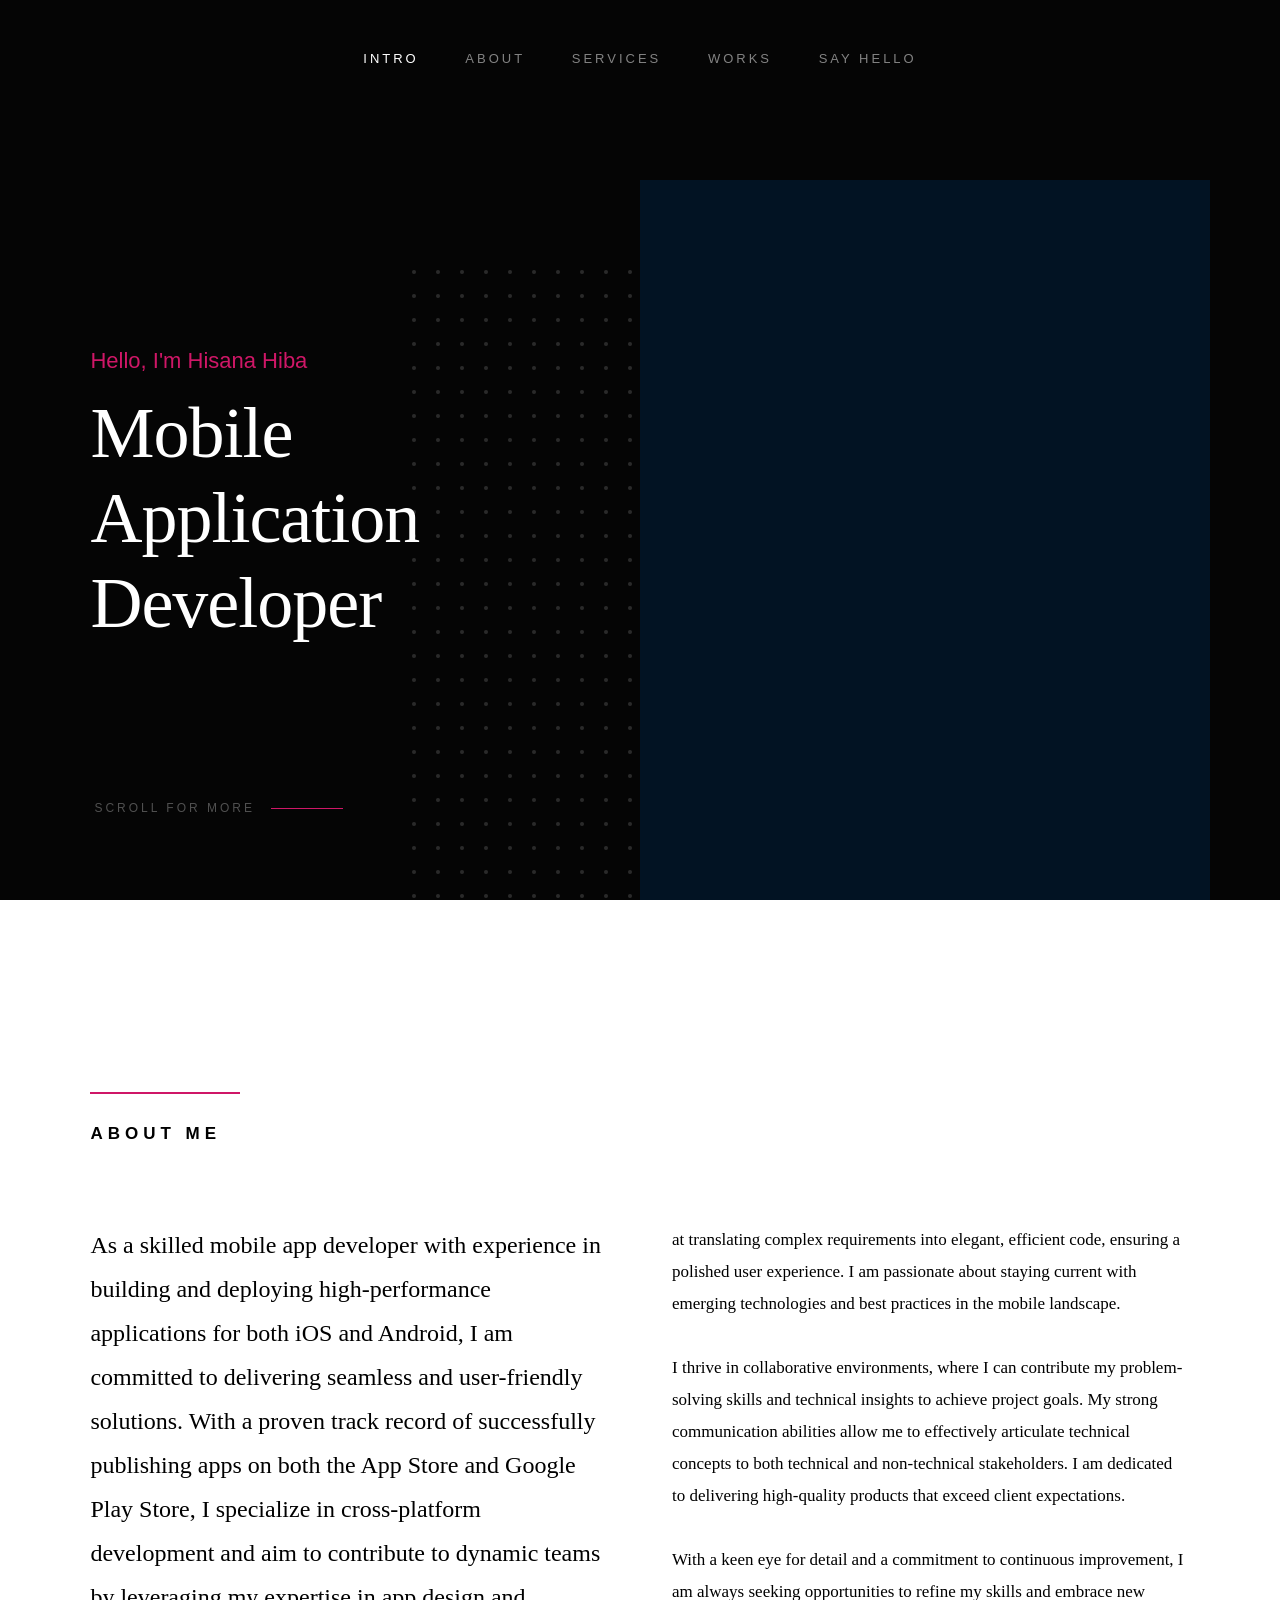
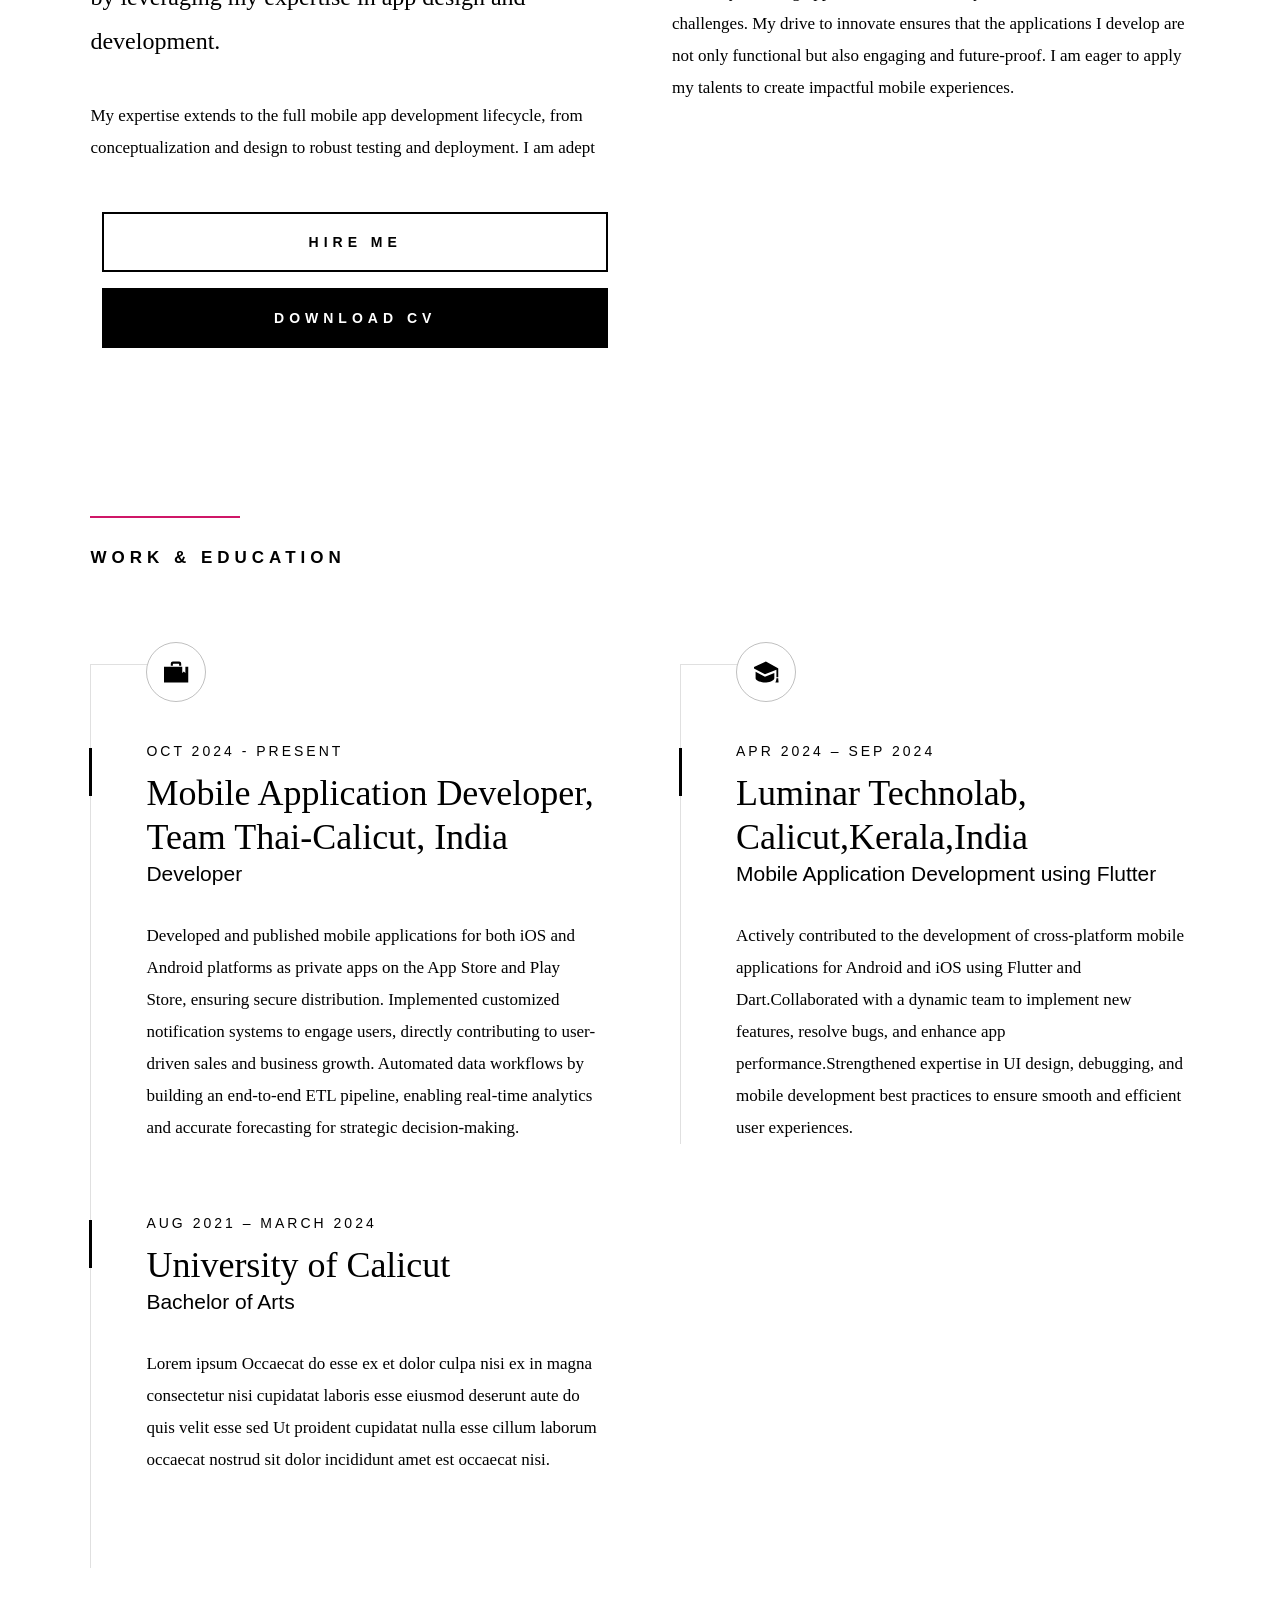
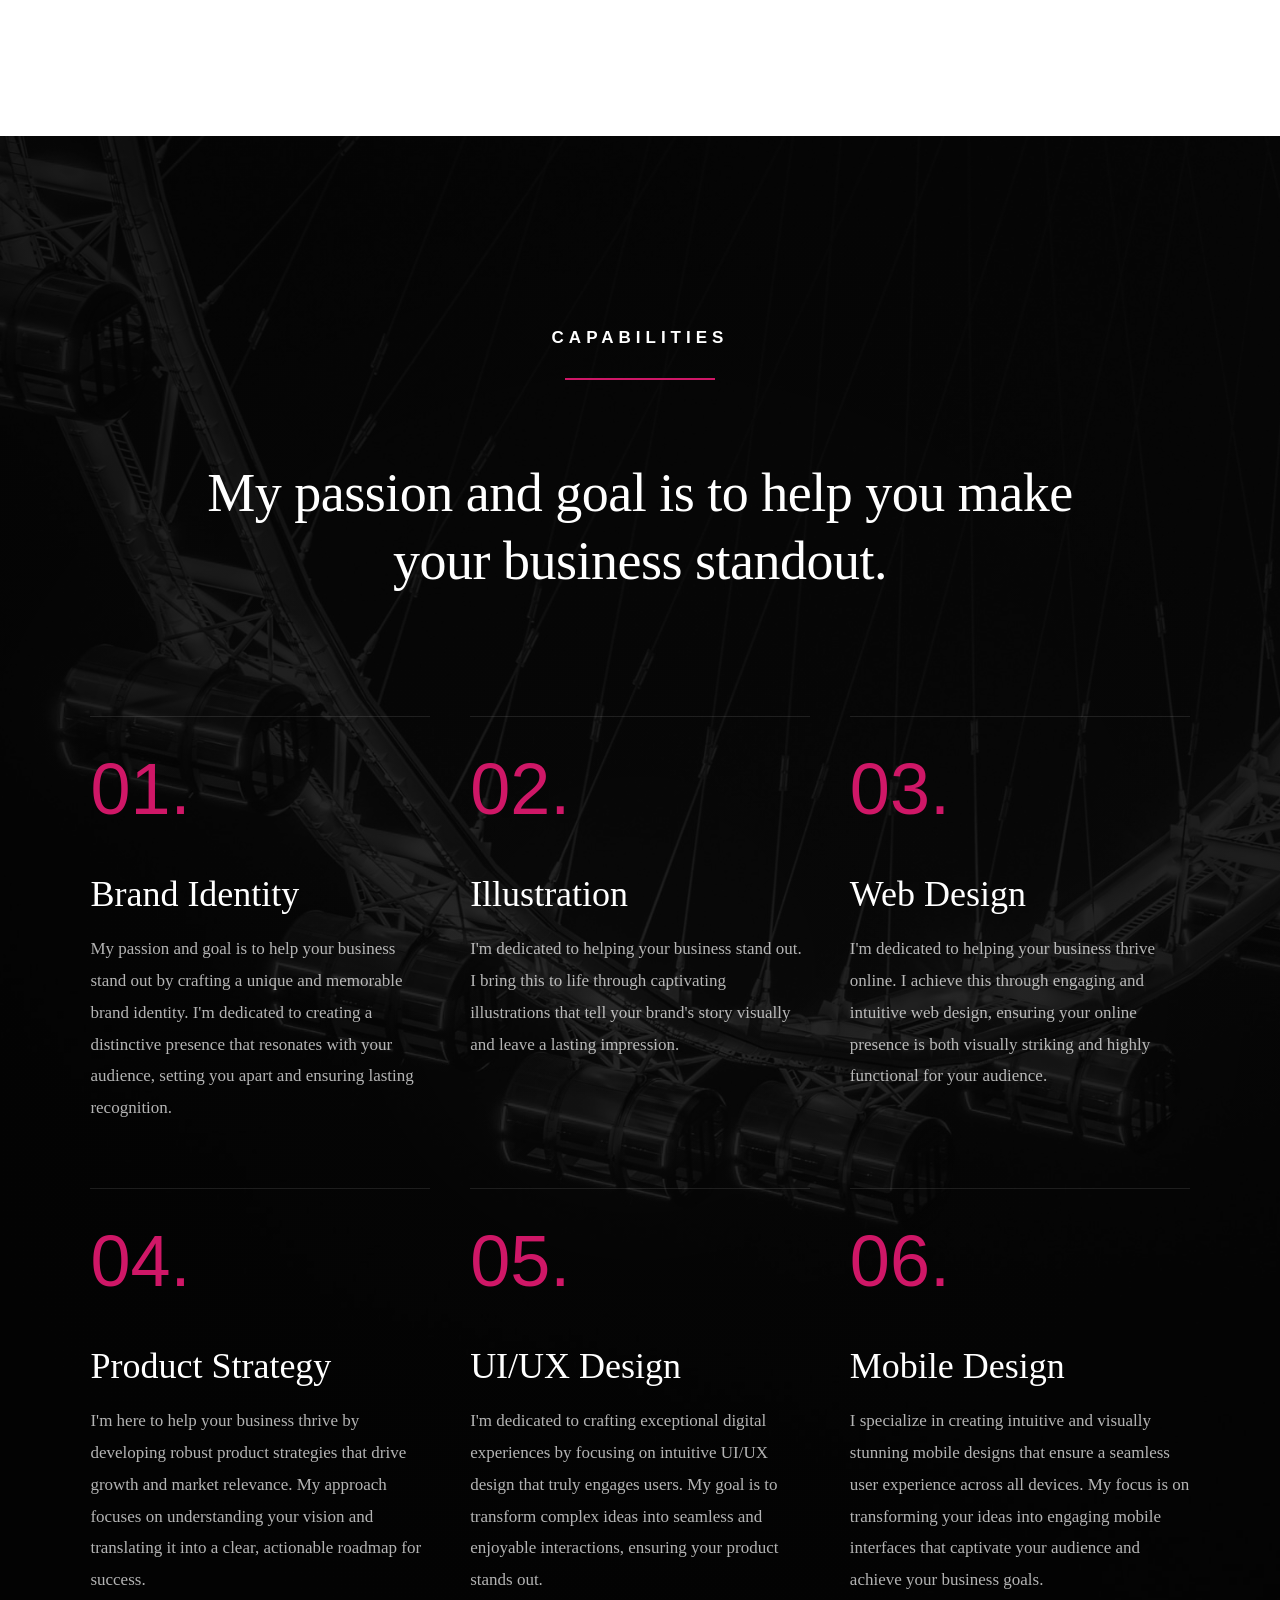
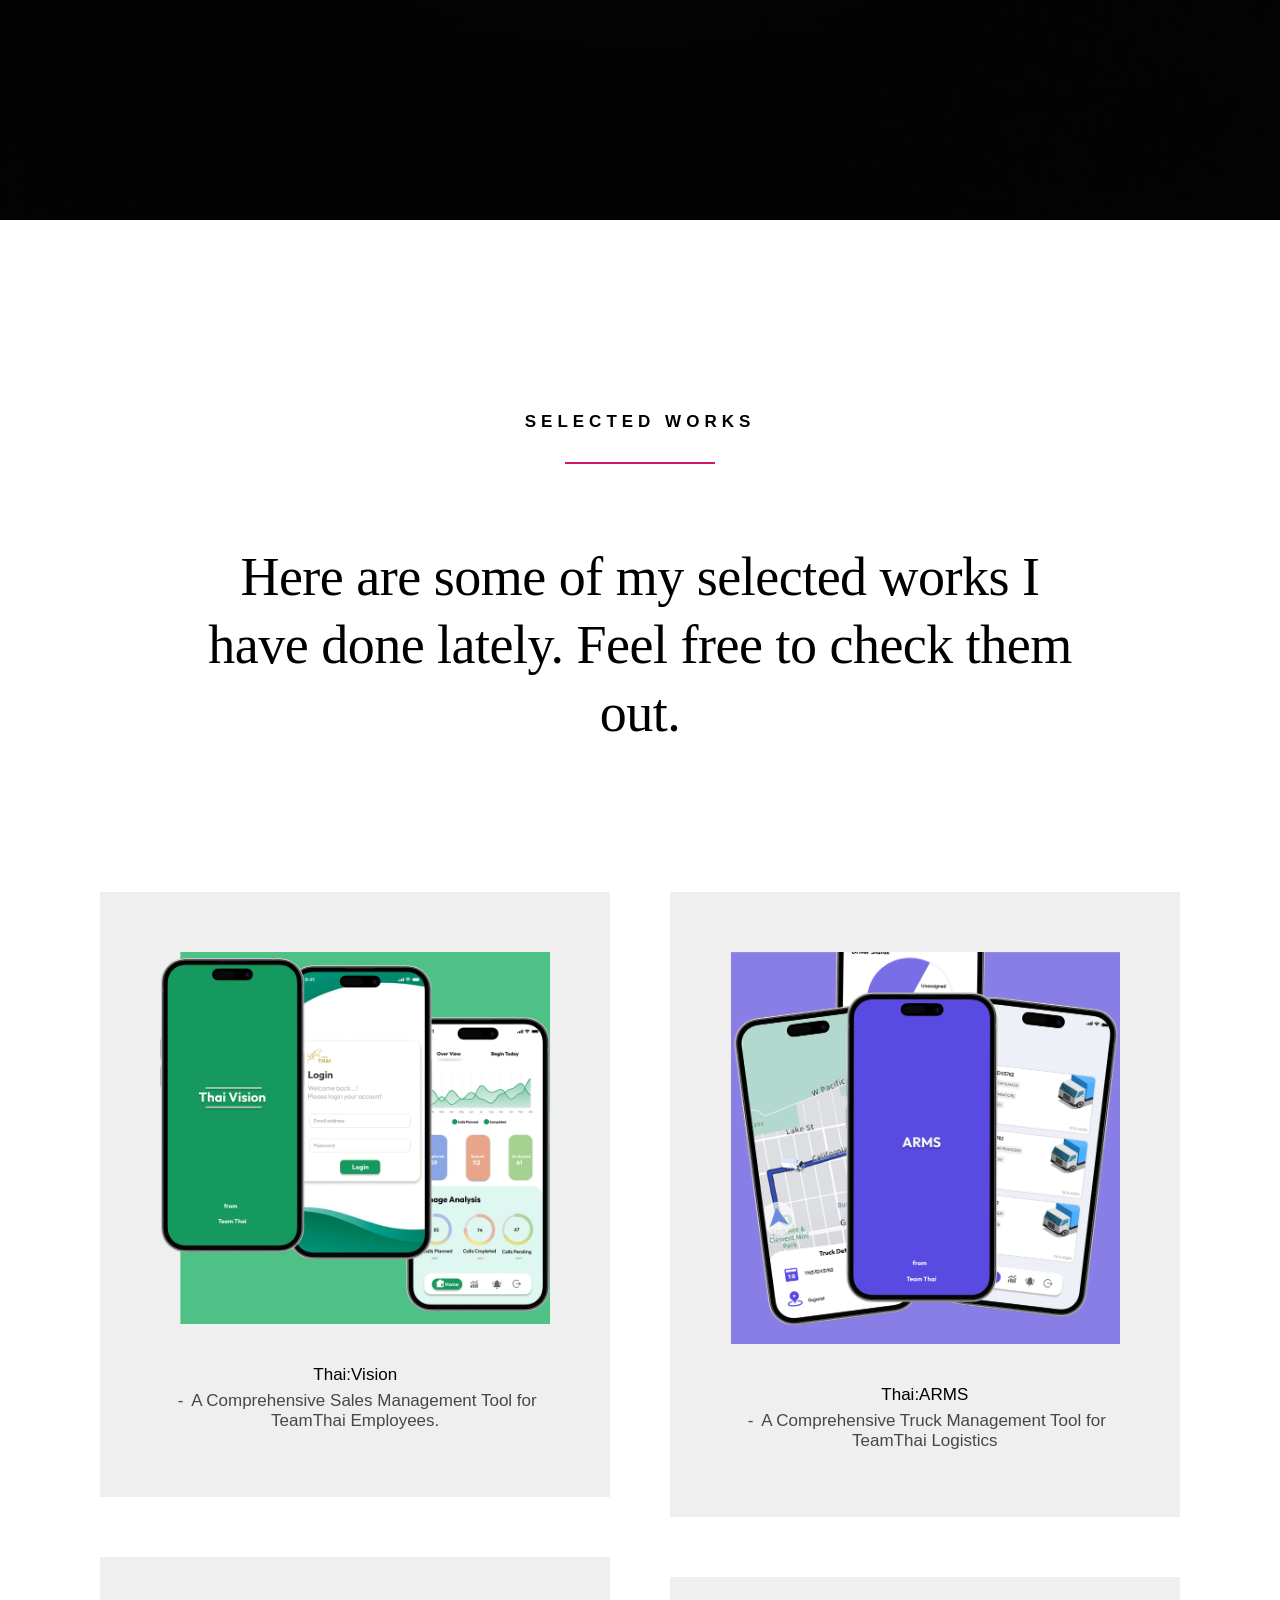
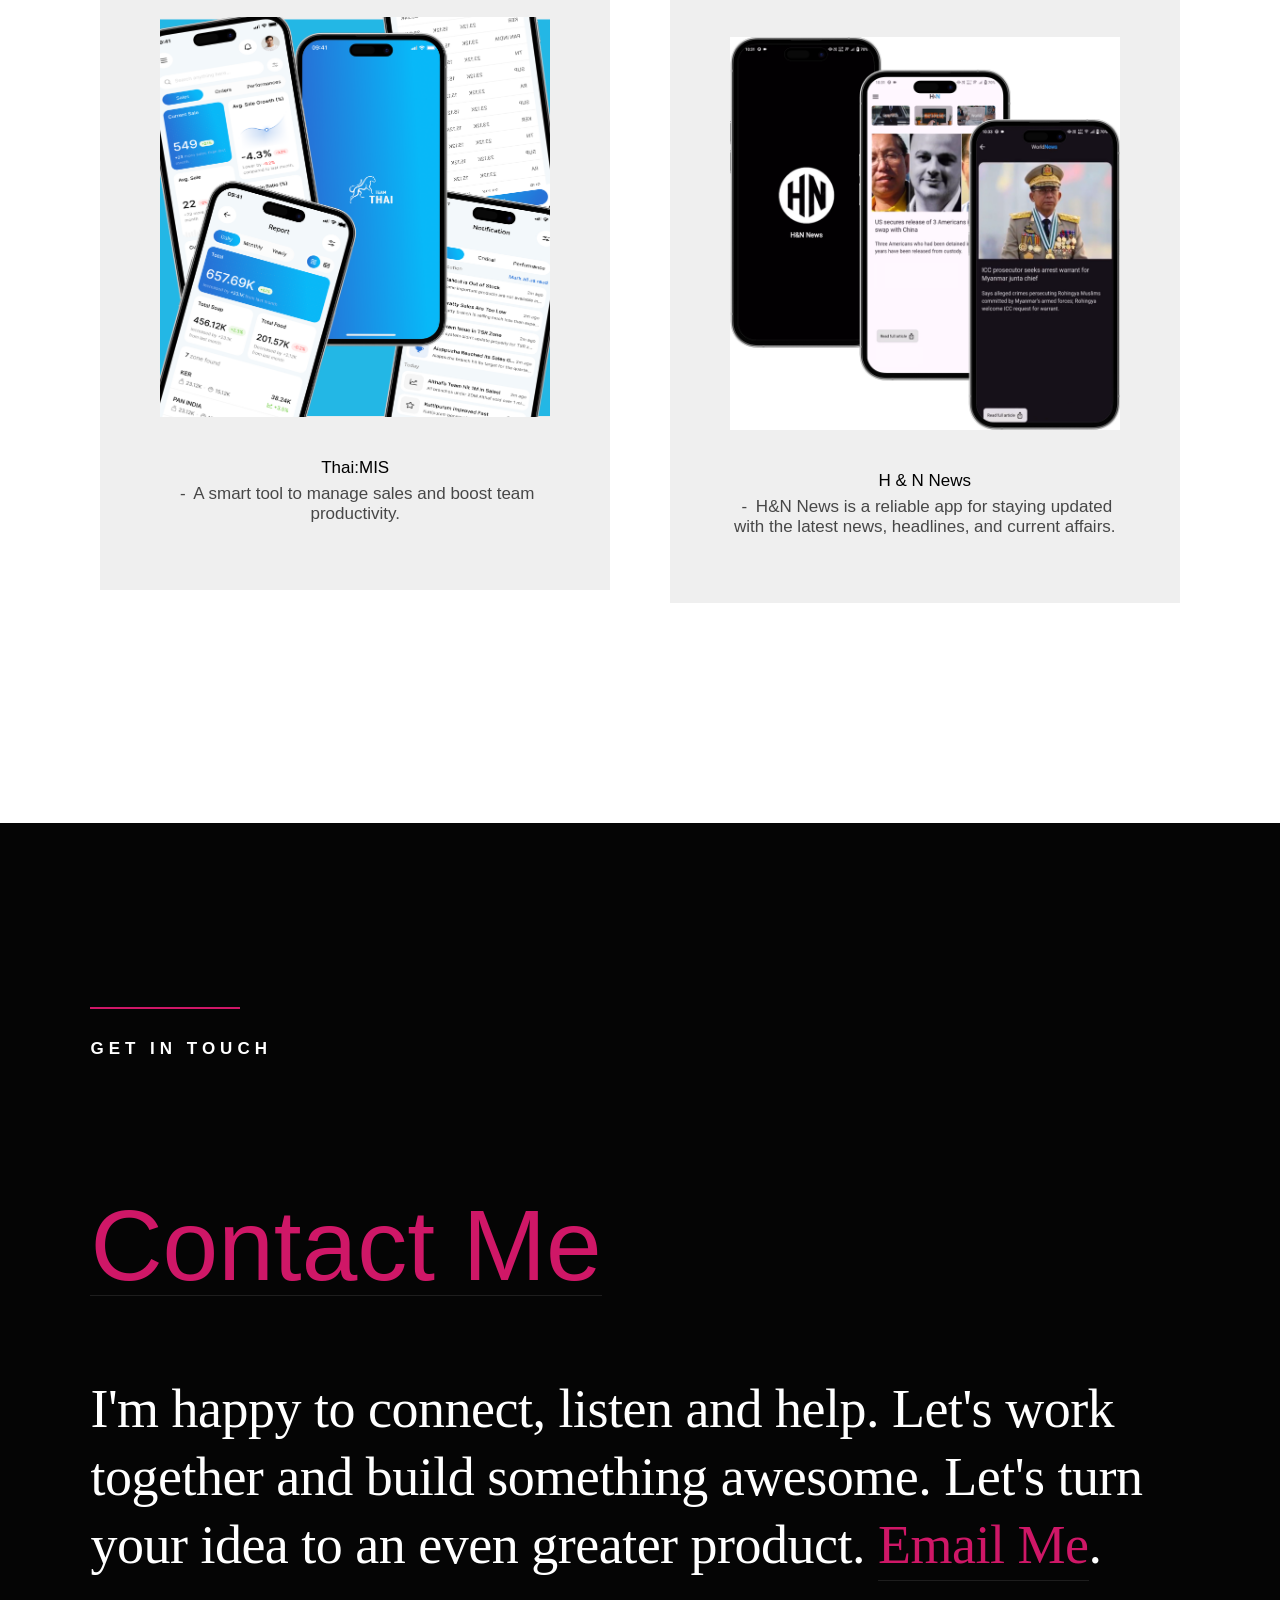
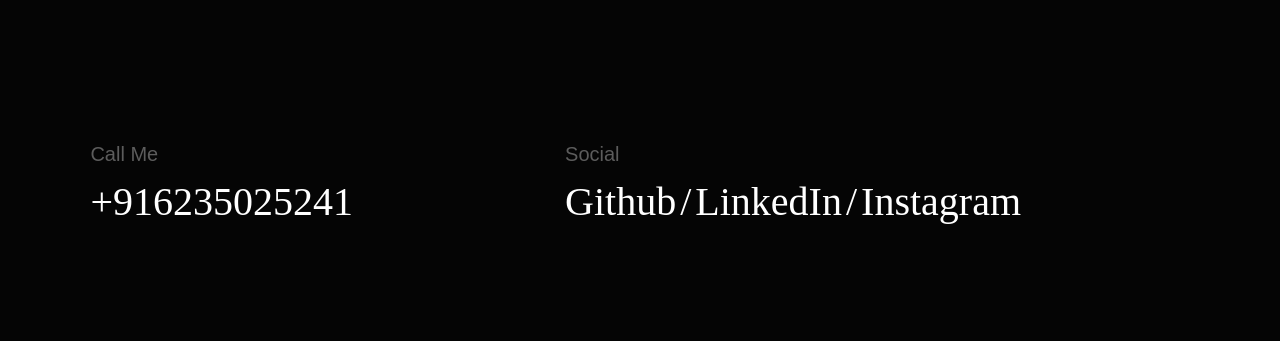
==== commit c11dbed8: "ok" ====
--- a/index.html
+++ b/index.html
@@ -44,11 +44,7 @@
     ================================================== -->
     <header class="s-header">
 
-        <div class="header-logo">
-            <a class="site-logo" href="index.html">
-                <img src="images/logo.svg" alt="Homepage">
-            </a>
-        </div>
+       
 
         <nav class="header-nav-wrap">
             <ul class="header-main-nav">
@@ -58,13 +54,13 @@
                 <li><a class="smoothscroll" href="#works" title="works">Works</a></li>
                 <li><a class="smoothscroll" href="#contact" title="contact us">Say Hello</a></li>
             </ul>
-
+<!-- 
             <ul class="header-social">
                 <li><a href="#0"><i class="fab fa-facebook-f" aria-hidden="true"></i></a></li>
                 <li><a href="#0"><i class="fab fa-twitter" aria-hidden="true"></i></a></li>
                 <li><a href="#0"><i class="fab fa-dribbble" aria-hidden="true"></i></a></li>
                 <li><a href="#0"><i class="fab fa-behance" aria-hidden="true"></i></a></li>
-            </ul>
+            </ul> -->
         </nav>
 
         <a class="header-menu-toggle" href="#"><span>Menu</span></a>
@@ -152,10 +148,11 @@
 
             <div class="row about-me__buttons">
                 <div class="column large-half tab-full" data-aos="fade-up">
-                    <a href="#0" class="btn btn--stroke full-width">Hire Me</a>
-                </div>
+                    <a href="mailto:hisanahiba732@gmail.com" class="btn btn--stroke full-width">Hire Me</a>
+
+                </
                 <div class="column large-half tab-full" data-aos="fade-up">
-                    <a href="#0" class="btn btn--primary full-width">Download CV</a>
+                    <a href="https://drive.google.com/file/d/1yX--kLWcXpZ6pKcHsjqaLjokOLjW7krJ/view?usp=sharing" class="btn btn--primary full-width">Download CV</a>
                 </div>
             </div>
 
@@ -341,32 +338,7 @@
     </section> <!-- end s-services -->
 
 
-    <!-- CTA
-    ================================================== -->
-    <!-- <section class="s-cta ss-dark">
-
-        <div class="row heading-block heading-block--center" data-aos="fade-up">
-            <div class="column large-full">
-                <h2 class="section-desc">
-                    Need a great reliable web hosting?
-                </h2>
-            </div>
-        </div> -->
-    <!-- end heading-block -->
-
-    <!-- <div class="row cta-content" data-aos="fade-up">
-            <div class="column large-full">
-                <p>
-                    We highly recommend <a href="https://www.dreamhost.com/r.cgi?287326">DreamHost</a>.
-                    Powerful web and Wordpress hosting. Guaranteed.
-                    Starting at $2.95 per month.
-                </p>
-
-                <a href="https://www.dreamhost.com/r.cgi?287326" class="btn full-width">Get Started</a>
-            </div>
-        </div> <!-- end ad-content -->
-
-    <!-- </section> end s-cta --> -->
+
 
 
     <!-- works
@@ -391,11 +363,9 @@
                 <div class="masonry__brick" data-aos="fade-up">
                     <div class="item-folio">
                         <div class="item-folio__thumb">
-                            <a href="images/portfolio/gallery/g-city-building.jpg" class="thumb-link" title="Shutterbug"
-                                data-size="1050x700">
-                                <img src="images/portfolio/city-building.jpg"
-                                    srcset="images/portfolio/city-building.jpg 1x, images/portfolio/city-building@2x.jpg 2x"
-                                    alt="">
+                            <a href="images\Group 1 (3).png" class="thumb-link" title="Shutterbug" data-size="400x400">
+                                <img src="images\Group 1 (3).png"
+                                    srcset="images\Group 1 (3).png 1x,images\Group 1 (3).png 2x" alt="">
                             </a>
                             <a href="https://www.behance.net/" class="item-folio__project-link" title="Project link"
                                 target="_blank"></a>
@@ -406,13 +376,16 @@
                                 Thai:Vision
                             </h4>
                             <p class="item-folio__cat">
-                                A Comprehensive Sales Management Tool for TeamThai Employees
+                                A Comprehensive Sales Management Tool for TeamThai Employees.
                             </p>
                         </div>
 
                         <div class="item-folio__caption">
-                            <p>Vero molestiae sed aut natus excepturi. Et tempora numquam. Temporibus iusto quo.Unde
-                                dolorem corrupti neque nisi.</p>
+                            <p>Thai Vision
+                                Thai Vision is a robust tool designed exclusively for TeamThai employees, providing a
+                                comprehensive solution for managing and tracking sales activities. This private
+                                application enhances productivity by streamlining the sales process and providing
+                                valuable data to both salesmen and management.</p>
                         </div>
                     </div>
                 </div> <!-- end masonry__brick -->
@@ -420,10 +393,8 @@
                 <div class="masonry__brick" data-aos="fade-up">
                     <div class="item-folio">
                         <div class="item-folio__thumb">
-                            <a href="images/portfolio/gallery/g-woodcraft.jpg" class="thumb-link" title="Woodcraft"
-                                data-size="1050x700">
-                                <img src="images/portfolio/woodcraft.jpg"
-                                    srcset="images/portfolio/woodcraft.jpg 1x, images/portfolio/woodcraft@2x.jpg 2x"
+                            <a href="images\Group 1.png" class="thumb-link" title="Woodcraft" data-size="400x400">
+                                <img src="images\Group 1.png" srcset="images\Group 1.png 1x,images\Group 1.png 2x"
                                     alt="">
                             </a>
                             <a href="https://www.behance.net/" class="item-folio__project-link" title="Project link"
@@ -439,8 +410,12 @@
                             </p>
                         </div>
                         <div class="item-folio__caption">
-                            <p>Vero molestiae sed aut natus excepturi. Et tempora numquam. Temporibus iusto quo.Unde
-                                dolorem corrupti neque nisi.</p>
+                            <p>Thai ARMS
+                                Thai ARMS is a powerful and secure application designed exclusively for TeamThai
+                                employees, providing a complete solution for managing and tracking truck operations.
+                                This private app streamlines logistics by offering real-time data on truck activities,
+                                driver details, and branch information, enhancing operational efficiency for our team.
+                            </p>
                         </div>
                     </div>
                 </div> <!-- end masonry__brick -->
@@ -449,11 +424,10 @@
                     <div class="item-folio">
 
                         <div class="item-folio__thumb">
-                            <a href="images/portfolio/gallery/g-beetle.jpg" class="thumb-link" title="The Beetle Car"
-                                data-size="1050x700">
-                                <img src="images/portfolio/the-beetle.jpg"
-                                    srcset="images/portfolio/the-beetle.jpg 1x, images/portfolio/the-beetle@2x.jpg 2x"
-                                    alt="">
+                            <a href="images\Group 1 (2).png" class="thumb-link" title="The Beetle Car"
+                                data-size="400x400">
+                                <img src="images\Group 1 (2).png"
+                                    srcset="images\Group 1 (2).png 1x,images\Group 1 (2).png 2x" alt="">
                             </a>
                             <a href="https://www.behance.net/" class="item-folio__project-link" title="Project link"
                                 target="_blank"></a>
@@ -463,12 +437,14 @@
                                 Thai:MIS
                             </h4>
                             <p class="item-folio__cat">
-                                Web Development
+                                A smart tool to manage sales and boost team productivity.
                             </p>
                         </div>
                         <div class="item-folio__caption">
-                            <p>Vero molestiae sed aut natus excepturi. Et tempora numquam. Temporibus iusto quo.Unde
-                                dolorem corrupti neque nisi.</p>
+                            <p>Thai MIS
+                                This application is a robust tool for managing and tracking sales activities, providing
+                                valuable data to both salesmen and management. It’s a comprehensive solution for
+                                businesses looking to streamline their sales process and enhance productivity.</p>
                         </div>
                     </div>
                 </div> <!-- end masonry__brick -->
@@ -476,10 +452,8 @@
                 <div class="masonry__brick" data-aos="fade-up">
                     <div class="item-folio">
                         <div class="item-folio__thumb">
-                            <a href="images/portfolio/gallery/g-shutterbug.jpg" class="thumb-link" title="Grow Green"
-                                data-size="1050x700">
-                                <img src="images/portfolio/shutterbug.jpg"
-                                    srcset="images/portfolio/shutterbug.jpg 1x, images/portfolio/shutterbug@2x.jpg 2x"
+                            <a href="images\Group 7.png" class="thumb-link" title="Grow Green" data-size="400x400">
+                                <img src="images\Group 7.png" srcset="images\Group 7.png1x, images\Group 7.png 2x"
                                     alt="">
                             </a>
                             <a href="https://www.behance.net/" class="item-folio__project-link" title="Project link"
@@ -490,131 +464,40 @@
                                 H & N News
                             </h4>
                             <p class="item-folio__cat">
-                                Branding
+                                H&N News is a reliable app for staying updated with the latest news, headlines, and
+                                current affairs.
+
                             </p>
                         </div>
                         <div class="item-folio__caption">
-                            <p>Vero molestiae sed aut natus excepturi. Et tempora numquam. Temporibus iusto quo.Unde
-                                dolorem corrupti neque nisi.</p>
+                            <p>H&N News App is a dynamic news application that brings you the latest updates from around the
+                                world, business, and entertainment sectors. With a clean and user-friendly interface, it
+                                ensures quick access to trending headlines and in-depth stories. Users can explore
+                                categorized news for a more personalized reading experience. Stay informed anytime,
+                                anywhere with real-time notifications and reliable content.</p>
                         </div>
                     </div>
                 </div> <!-- end masonry__brick -->
 
-                <!-- <div class="masonry__brick" data-aos="fade-up">
-                    <div class="item-folio">
-
-                        <div class="item-folio__thumb">
-                            <a href="images/portfolio/gallery/g-lamp.jpg" class="thumb-link" title="Guitarist"
-                                data-size="1050x700">
-                                <img src="images/portfolio/lamp.jpg"
-                                    srcset="images/portfolio/lamp.jpg 1x, images/portfolio/lamp@2x.jpg 2x" alt="">
-                            </a>
-                            <a href="https://www.behance.net/" class="item-folio__project-link" title="Project link"
-                                target="_blank"></a>
-                        </div> -->
-                        <!-- <div class="item-folio__text">
-                            <h4 class="item-folio__title">
-                                Lamp
-                            </h4>
-                            <p class="item-folio__cat">
-                                Web Design
-                            </p>
-                        </div> -->
-                        <!-- <div class="item-folio__caption">
-                            <p>Vero molestiae sed aut natus excepturi. Et tempora numquam. Temporibus iusto quo.Unde
-                                dolorem corrupti neque nisi.</p>
-                        </div> -->
-                    </div>
-                </div> <!-- end masonry__brick -->
-
-                <div class="masonry__brick" data-aos="fade-up">
-                    <!-- <div class="item-folio">
-
-                        <div class="item-folio__thumb">
-                            <a href="images/portfolio/gallery/g-fuji.jpg" class="thumb-link" title="Palmeira"
-                                data-size="1050x700">
-                                <img src="images/portfolio/fuji.jpg"
-                                    srcset="images/portfolio/fuji.jpg 1x, images/portfolio/fuji@2x.jpg 2x" alt="">
-                            </a>
-                            <a href="https://www.behance.net/" class="item-folio__project-link" title="Project link"
-                                target="_blank"></a> -->
-                        </div>
-                        <!-- <div class="item-folio__text">
-                            <h4 class="item-folio__title">
-                                Fuji
-                            </h4>
-                            <p class="item-folio__cat">
-                                Web Design
-                            </p>
-                        </div> -->
-                        <div class="item-folio__caption">
-                            <p>Vero molestiae sed aut natus excepturi. Et tempora numquam. Temporibus iusto quo.Unde
-                                dolorem corrupti neque nisi.</p>
-                        </div>
-                    </div>
-                </div> <!-- end masonry__brick -->
-
-            </div> <!-- end masonry -->
+
+            </div>
+        </div> <!-- end masonry__brick -->
+
+        <div class="masonry__brick" data-aos="fade-up">
+
+            <div class="item-folio__caption">
+                <p>Vero molestiae sed aut natus excepturi. Et tempora numquam. Temporibus iusto quo.Unde
+                    dolorem corrupti neque nisi.</p>
+            </div>
+        </div>
+        </div> <!-- end masonry__brick -->
+
+        </div> <!-- end masonry -->
 
         </div> <!-- end masonry-wrap -->
 
     </section> <!-- end s-work -->
 
-
-    <!-- testimonies
-    ================================================== -->
-    <section class="s-testimonials">
-
-        <div class="row testimonials" data-aos="fade-up">
-
-            <div class="column large-full testimonials__slider">
-
-                <div class="testimonials__slide">
-                    <p>"I’d be glad to hear from you—whether you have a question or want to discuss opportunities in
-                        design, tech, and development, free to shoot me a message."</p>
-                    <div class="testimonials__info">
-                        <img src="images/avatars/user-02.jpg" alt="Author image" class="testimonials__avatar">
-                        <cite class="testimonials__cite">
-                            <strong>Tim Cook</strong>
-                            <span>CEO, Apple</span>
-                        </cite>
-                    </div>
-                </div> <!-- end testimonials__slide -->
-
-                <div class="testimonials__slide">
-                    <p>Excepturi nam cupiditate culpa doloremque deleniti repellat. Veniam quos repellat voluptas animi
-                        adipisci.
-                        Nisi eaque consequatur. Voluptatem dignissimos ut ducimus accusantium perspiciatis.
-                        Quasi voluptas eius distinctio. Atque eos maxime.</p>
-                    <div class="testimonials__info">
-                        <img src="images/avatars/user-01.jpg" alt="Author image" class="testimonials__avatar">
-                        <cite class="testimonials__cite">
-                            <strong>Sundar Pichai</strong>
-                            <span>CEO, Google</span>
-                        </cite>
-                    </div>
-                </div> <!-- end testimonials__slide -->
-
-                <div class="testimonials__slide">
-                    <p>Repellat dignissimos libero. Qui sed at corrupti expedita voluptas odit. Nihil ea quia nesciunt.
-                        Ducimus aut sed ipsam.
-                        Autem eaque officia cum exercitationem sunt voluptatum accusamus. Quasi voluptas eius
-                        distinctio.
-                        Voluptatem dignissimos ut.</p>
-                    <div class="testimonials__info">
-                        <img src="images/avatars/user-04.jpg" alt="Author image" class="testimonials__avatar">
-                        <cite class="testimonials__cite">
-                            <strong>Satya Nadella</strong>
-                            <span>CEO, Microsoft</span>
-                        </cite>
-                    </div>
-                </div> <!-- end testimonials__slide -->
-
-            </div> <!-- end testimonials__slider -->
-
-        </div> <!-- end testimonials -->
-
-    </section> <!-- end s-testimonials -->
 
 
     <!-- contact
@@ -630,13 +513,13 @@
         <div class="row contact-main" data-aos="fade-up">
             <div class="column large-full">
                 <p class="contact-email">
-                    <a href="hisanahiba732@gmail.com">hisanahiba732@gmail.com</a>
+                    <a href="hisanahiba732@gmail.com">Contact Me</a>
                 </p>
 
                 <p class="section-desc">
                     I'm happy to connect, listen and help. Let's work together and build
                     something awesome. Let's turn your idea to an even greater product.
-                    <a href="mailto:#0">Email Me</a>.
+                    <a href="mailto:hisanahiba732@gmail.com">Email Me</a>.
                 </p>
             </div>
         </div>
@@ -664,7 +547,7 @@
 
     <!-- footer
     ================================================== -->
-    <footer>
+    <!-- <footer>
         <div class="row">
             <div class="column large-full ss-copyright">
                 <span>© Copyright Epitome 2019</span>
@@ -675,7 +558,7 @@
                 <a class="smoothscroll" title="Back to Top" href="#top"></a>
             </div>
         </div>
-    </footer>
+    </footer> -->
 
 
     <!-- photoswipe background
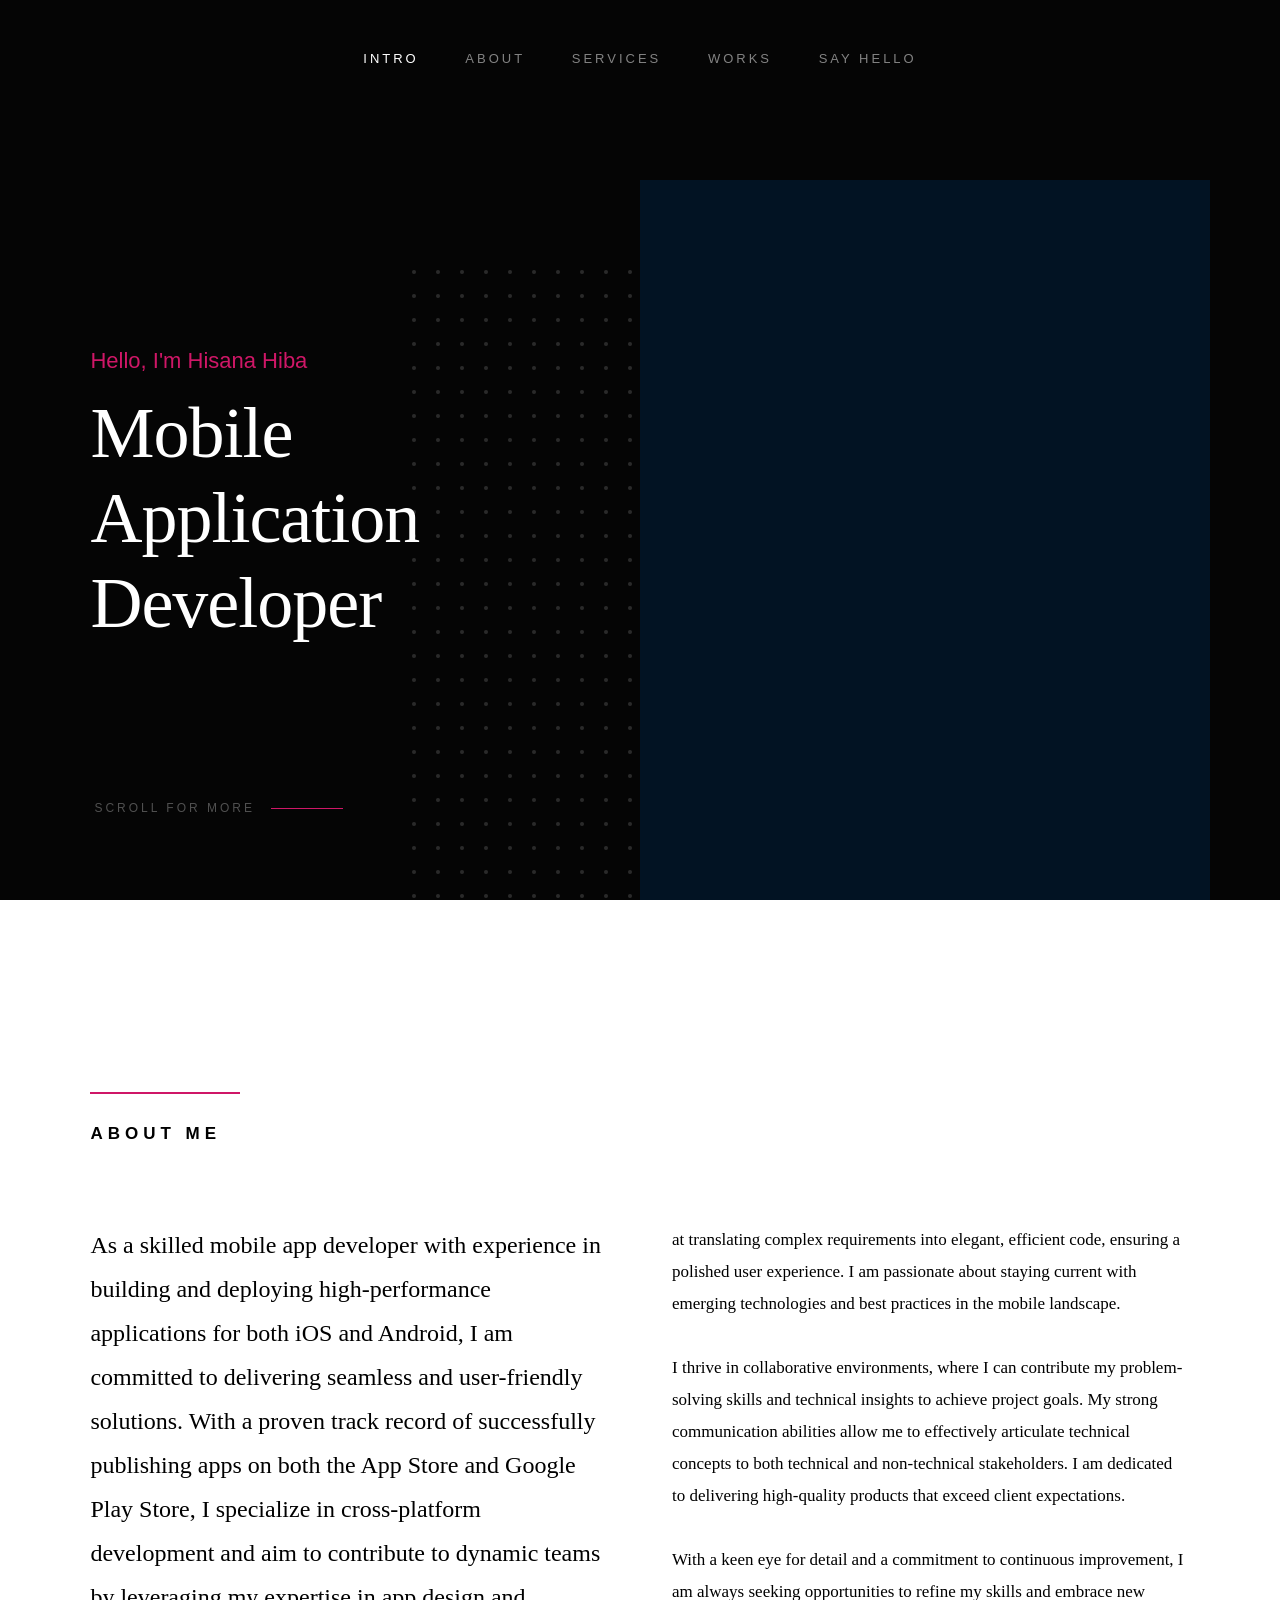
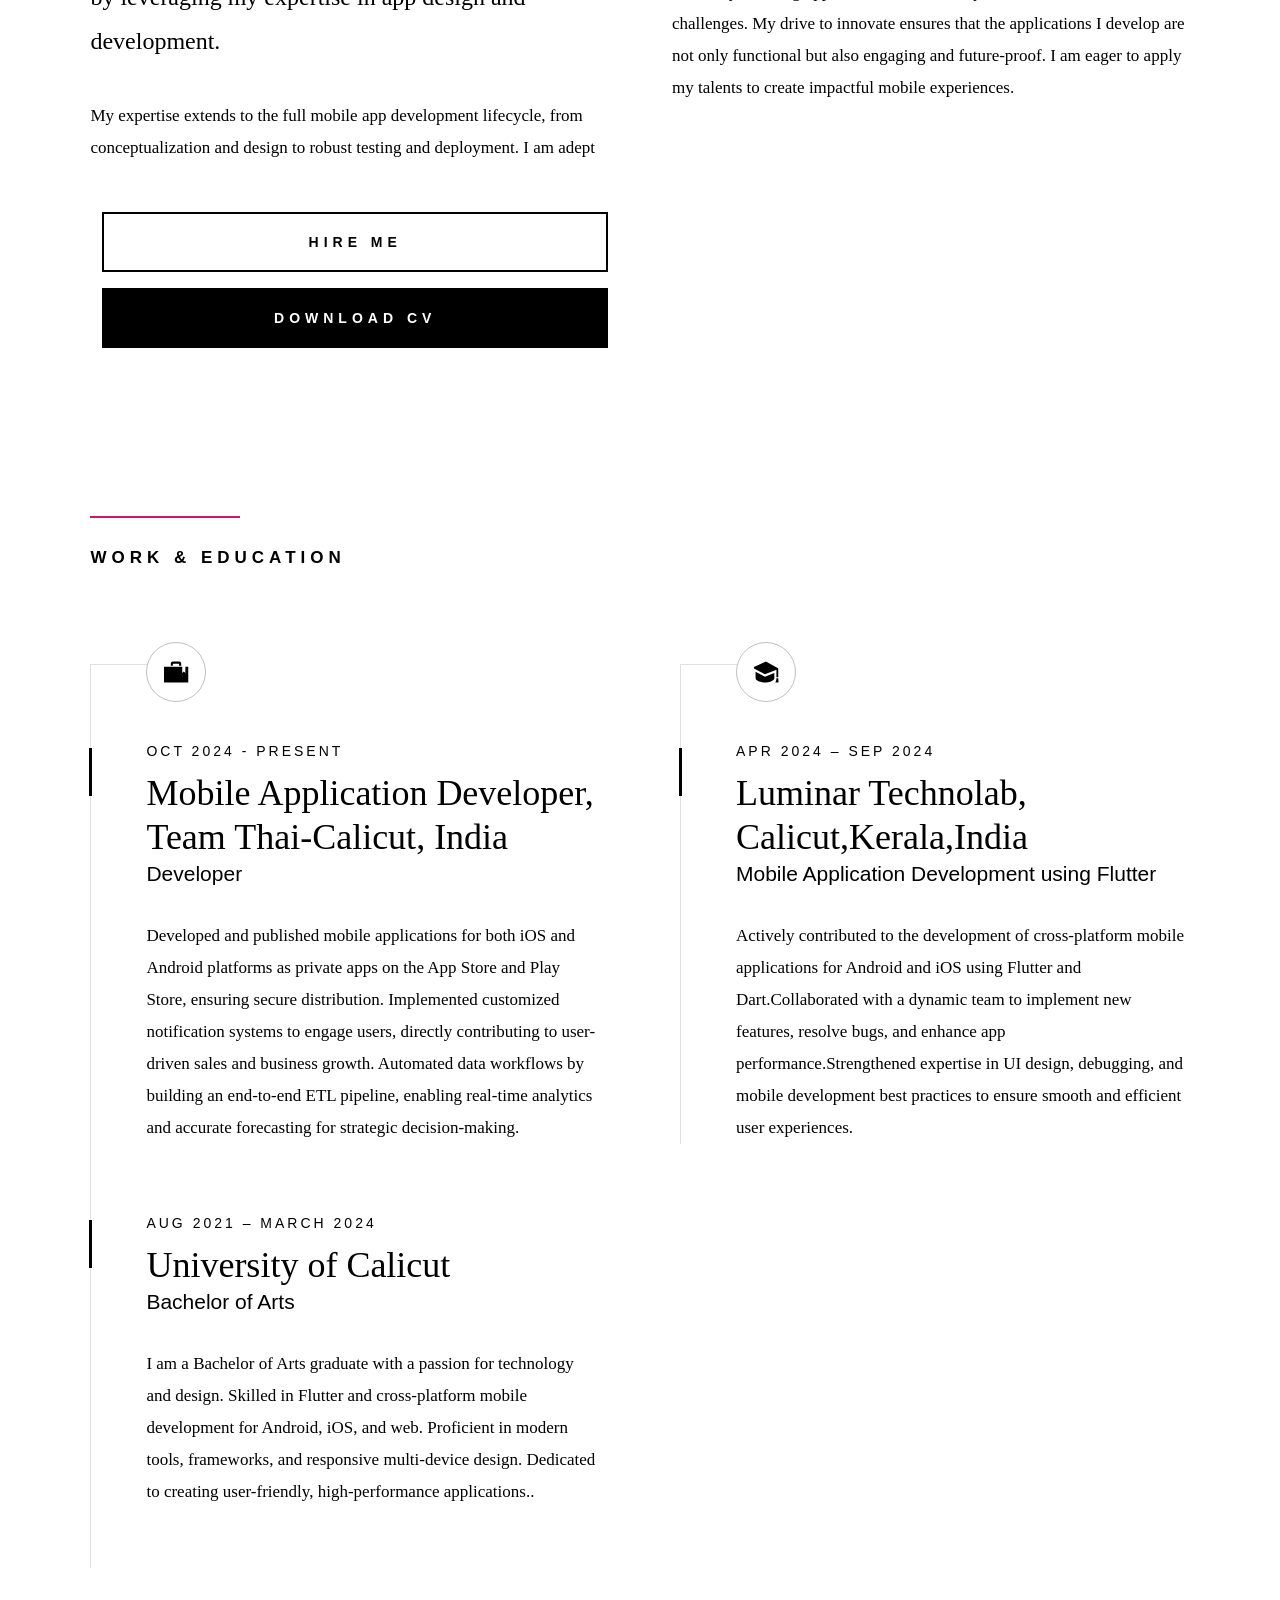
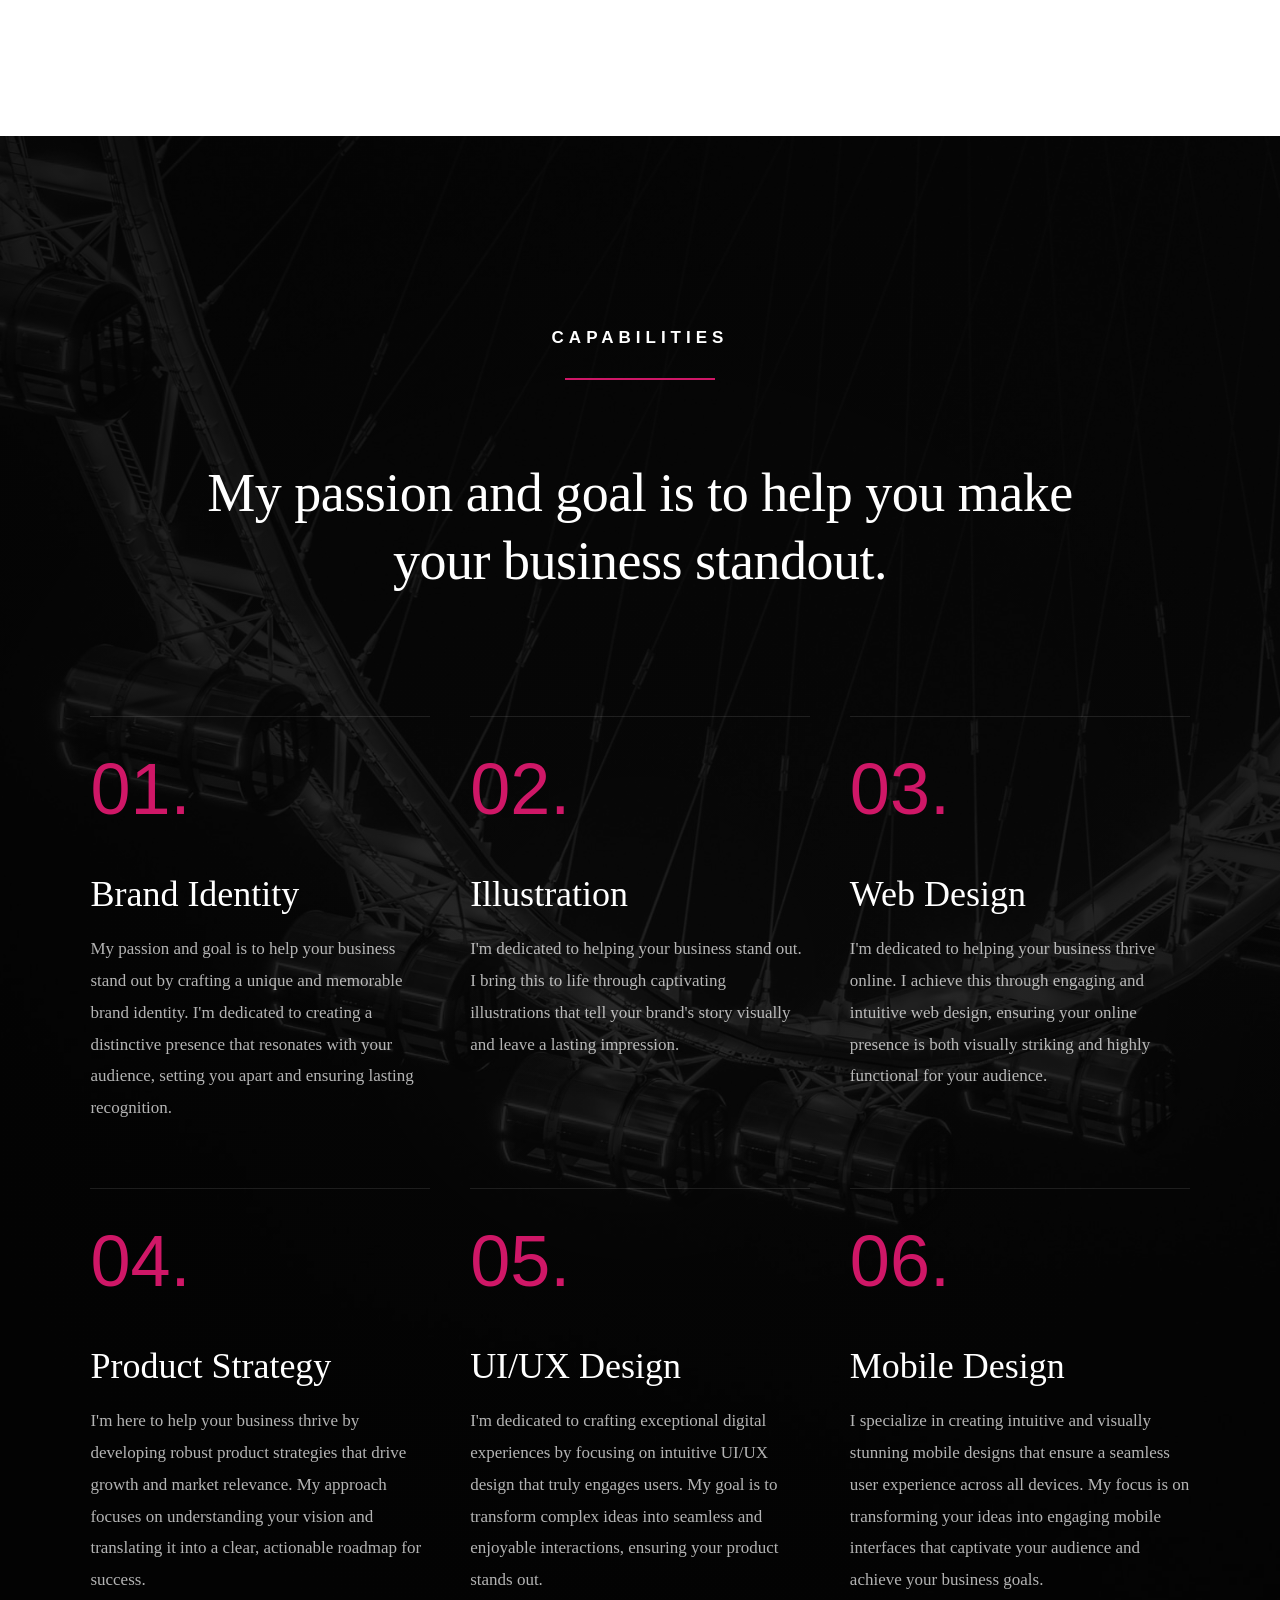
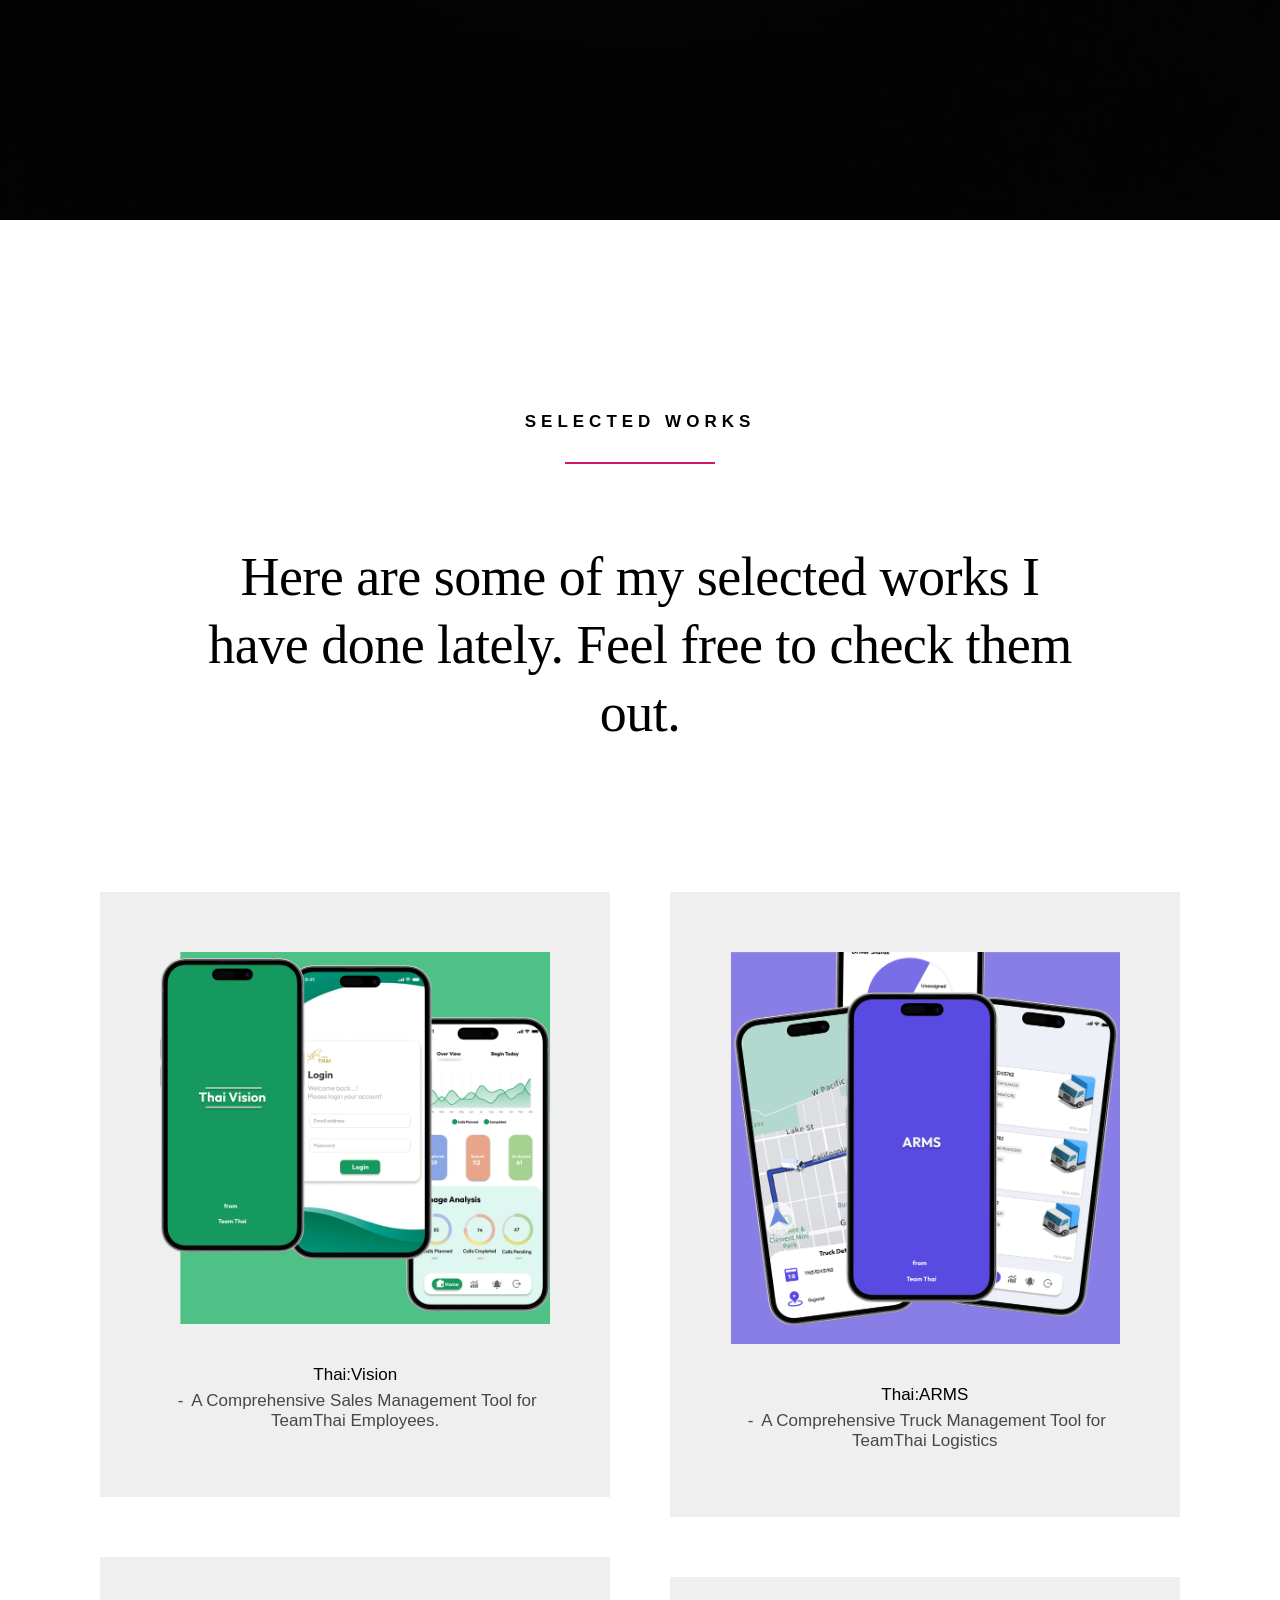
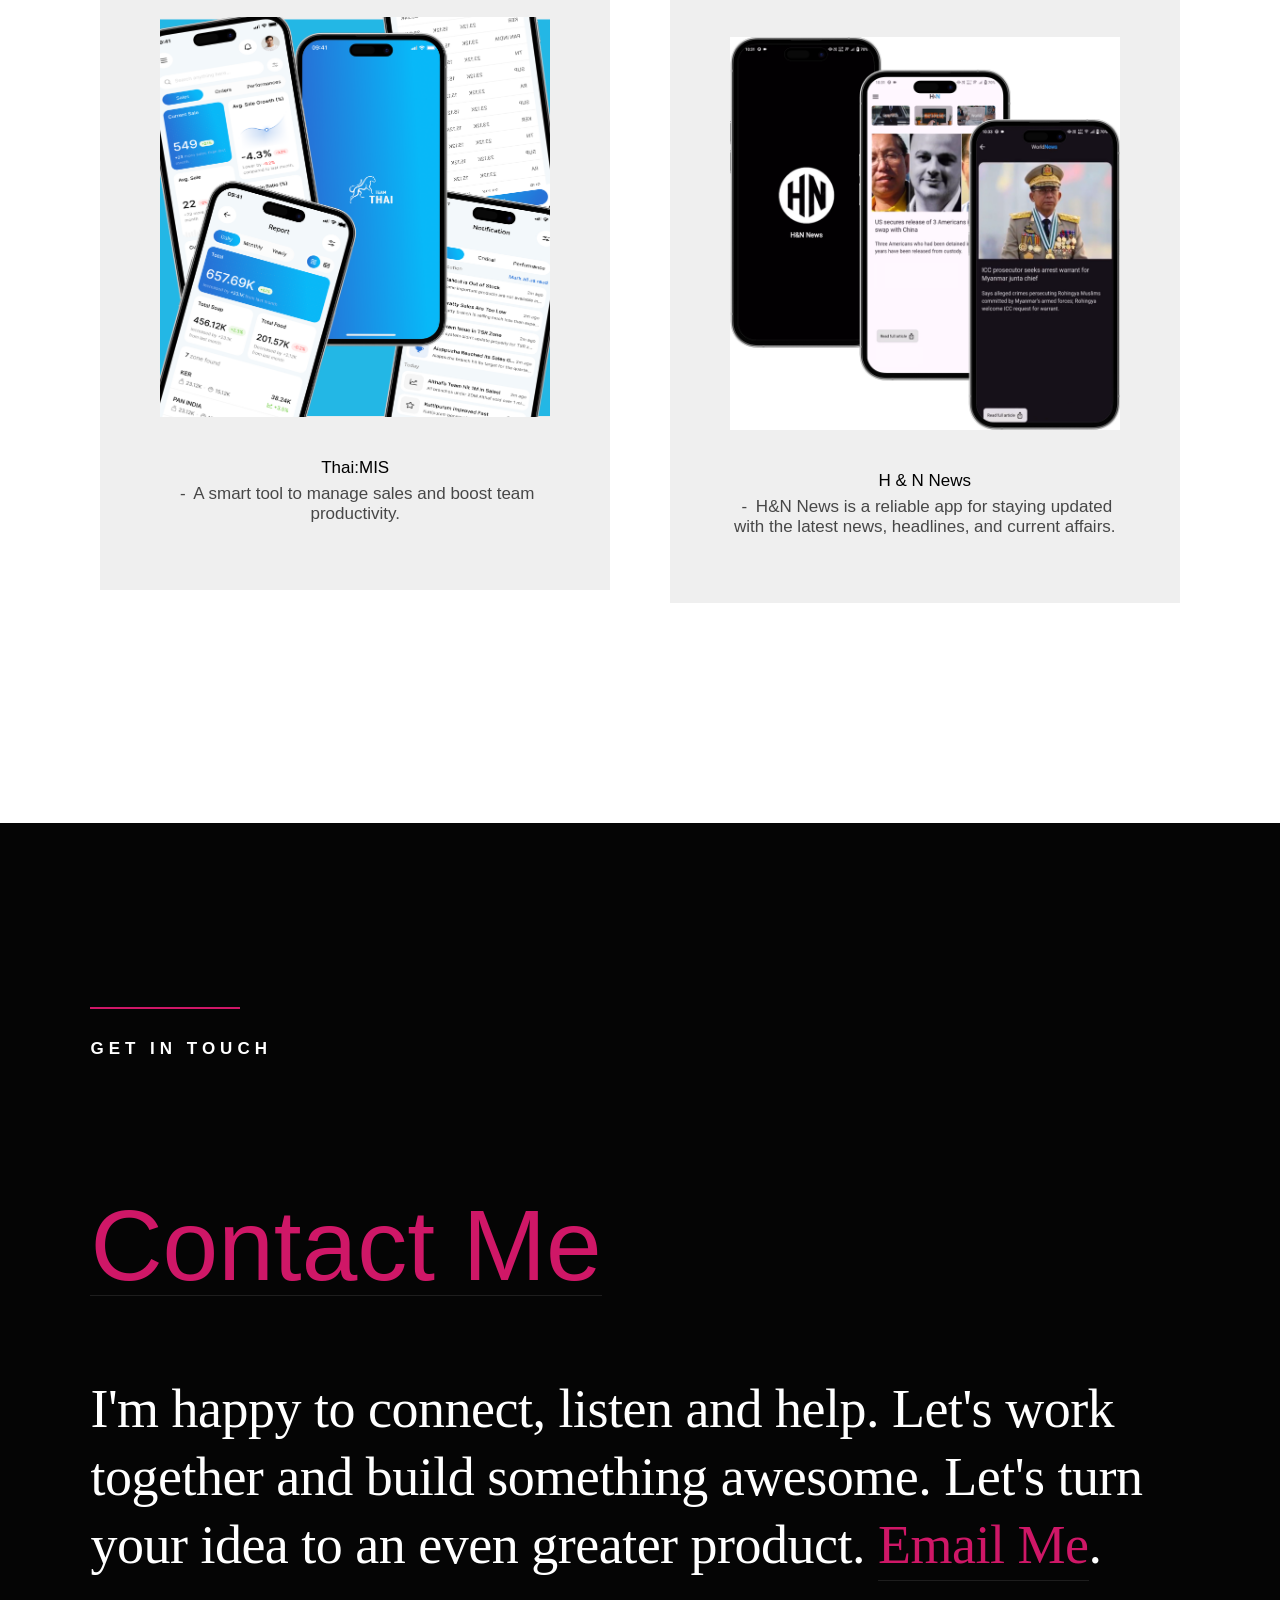
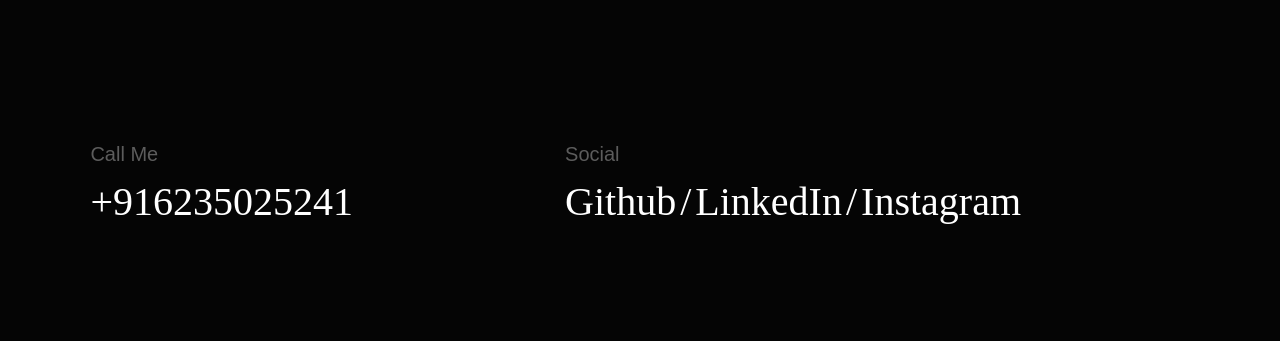
==== commit ebca7938: "ok" ====
--- a/index.html
+++ b/index.html
@@ -6,7 +6,7 @@
     <!--- basic page needs
     ================================================== -->
     <meta charset="utf-8">
-    <title>Epitome</title>
+    <title>Hisana Hiba</title>
     <meta name="description" content="">
     <meta name="author" content="">
 
@@ -44,7 +44,7 @@
     ================================================== -->
     <header class="s-header">
 
-       
+
 
         <nav class="header-nav-wrap">
             <ul class="header-main-nav">
@@ -54,7 +54,7 @@
                 <li><a class="smoothscroll" href="#works" title="works">Works</a></li>
                 <li><a class="smoothscroll" href="#contact" title="contact us">Say Hello</a></li>
             </ul>
-<!-- 
+            <!-- 
             <ul class="header-social">
                 <li><a href="#0"><i class="fab fa-facebook-f" aria-hidden="true"></i></a></li>
                 <li><a href="#0"><i class="fab fa-twitter" aria-hidden="true"></i></a></li>
@@ -150,9 +150,9 @@
                 <div class="column large-half tab-full" data-aos="fade-up">
                     <a href="mailto:hisanahiba732@gmail.com" class="btn btn--stroke full-width">Hire Me</a>
 
-                </
-                <div class="column large-half tab-full" data-aos="fade-up">
-                    <a href="https://drive.google.com/file/d/1yX--kLWcXpZ6pKcHsjqaLjokOLjW7krJ/view?usp=sharing" class="btn btn--primary full-width">Download CV</a>
+                    </ <div class="column large-half tab-full" data-aos="fade-up">
+                    <a href="https://drive.google.com/file/d/1yX--kLWcXpZ6pKcHsjqaLjokOLjW7krJ/view?usp=sharing"
+                        class="btn btn--primary full-width">Download CV</a>
                 </div>
             </div>
 
@@ -200,10 +200,10 @@
                                 <h5>Bachelor of Arts</h5>
                             </div>
                             <div class="timeline__desc">
-                                <p>Lorem ipsum Occaecat do esse ex et dolor culpa nisi ex in magna consectetur nisi
-                                    cupidatat laboris esse eiusmod deserunt aute do quis velit esse sed Ut proident
-                                    cupidatat nulla esse cillum laborum occaecat nostrud sit dolor incididunt amet est
-                                    occaecat nisi.</p>
+                                <p>I am a Bachelor of Arts graduate with a passion for technology and design.
+                                    Skilled in Flutter and cross-platform mobile development for Android, iOS, and web.
+                                    Proficient in modern tools, frameworks, and responsive multi-device design.
+                                    Dedicated to creating user-friendly, high-performance applications..</p>
                             </div>
                         </div>
 
@@ -470,7 +470,8 @@
                             </p>
                         </div>
                         <div class="item-folio__caption">
-                            <p>H&N News App is a dynamic news application that brings you the latest updates from around the
+                            <p>H&N News App is a dynamic news application that brings you the latest updates from around
+                                the
                                 world, business, and entertainment sectors. With a clean and user-friendly interface, it
                                 ensures quick access to trending headlines and in-depth stories. Users can explore
                                 categorized news for a more personalized reading experience. Stay informed anytime,
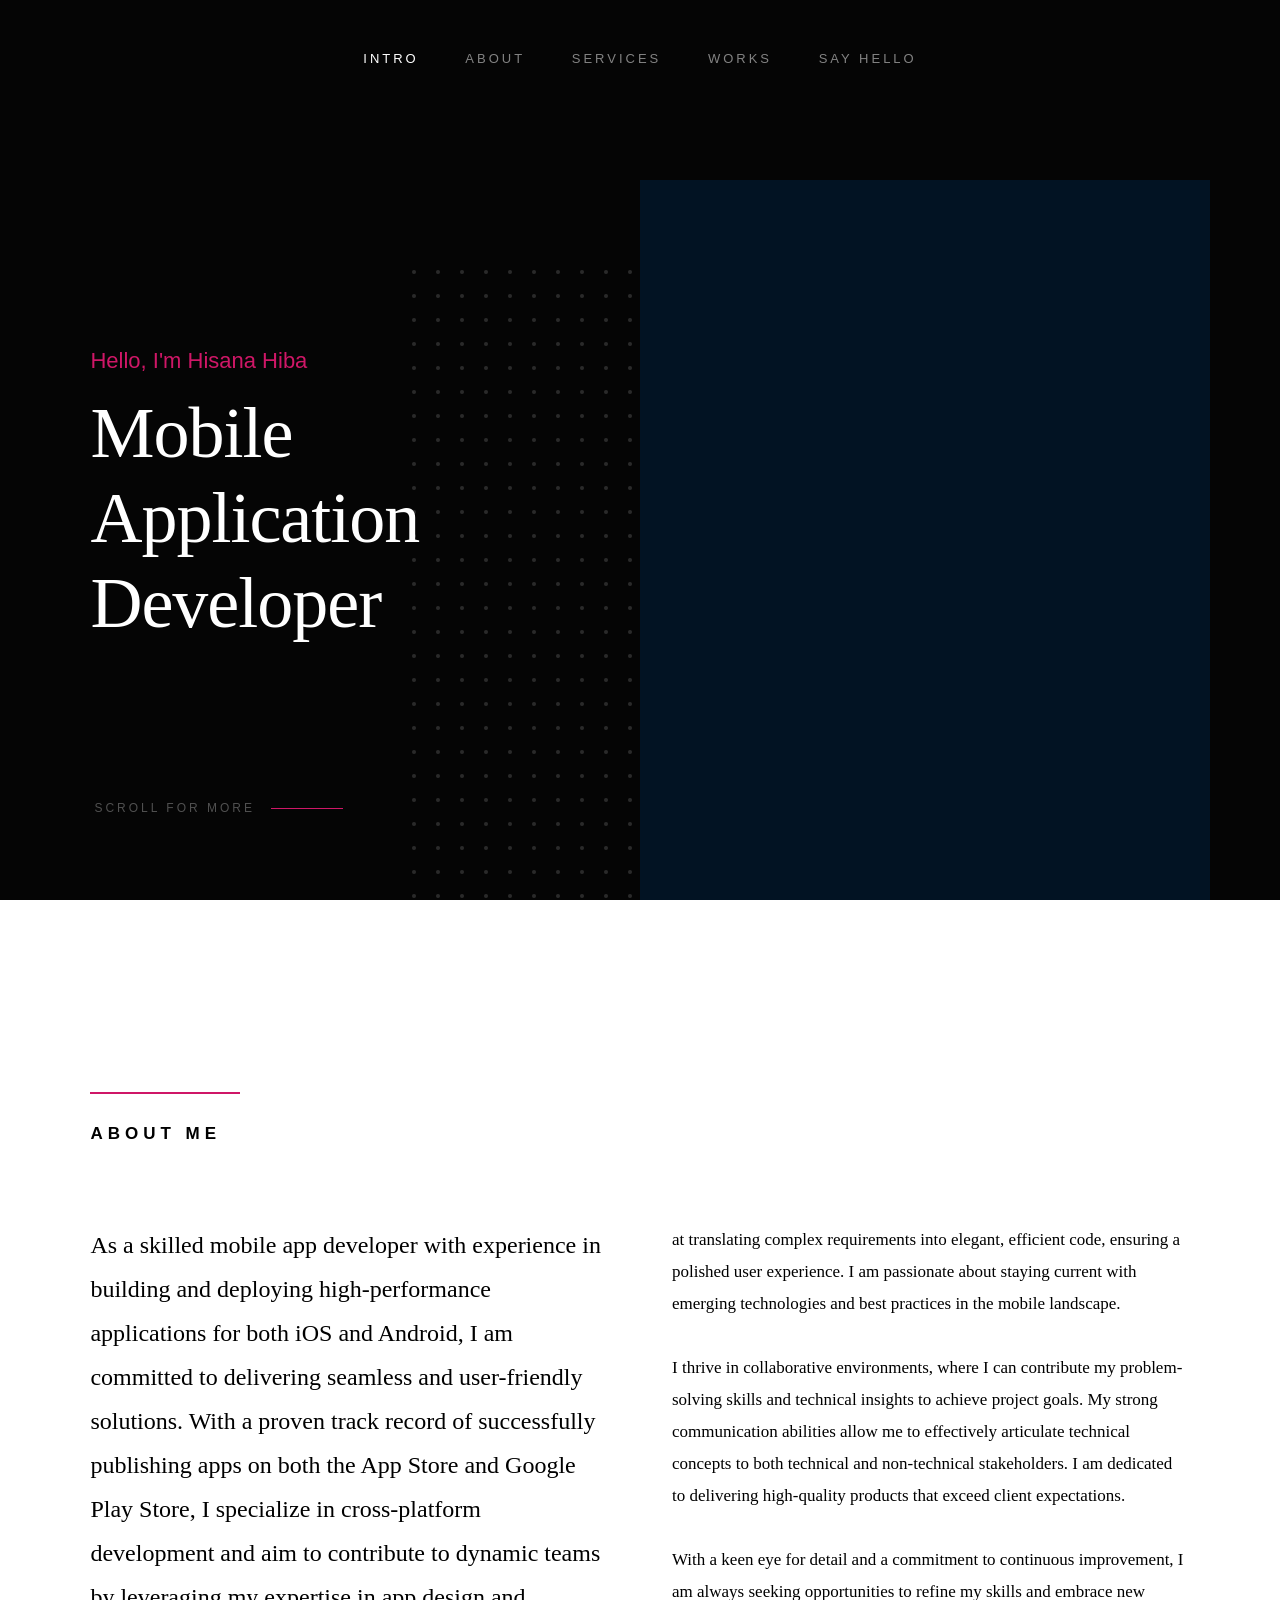
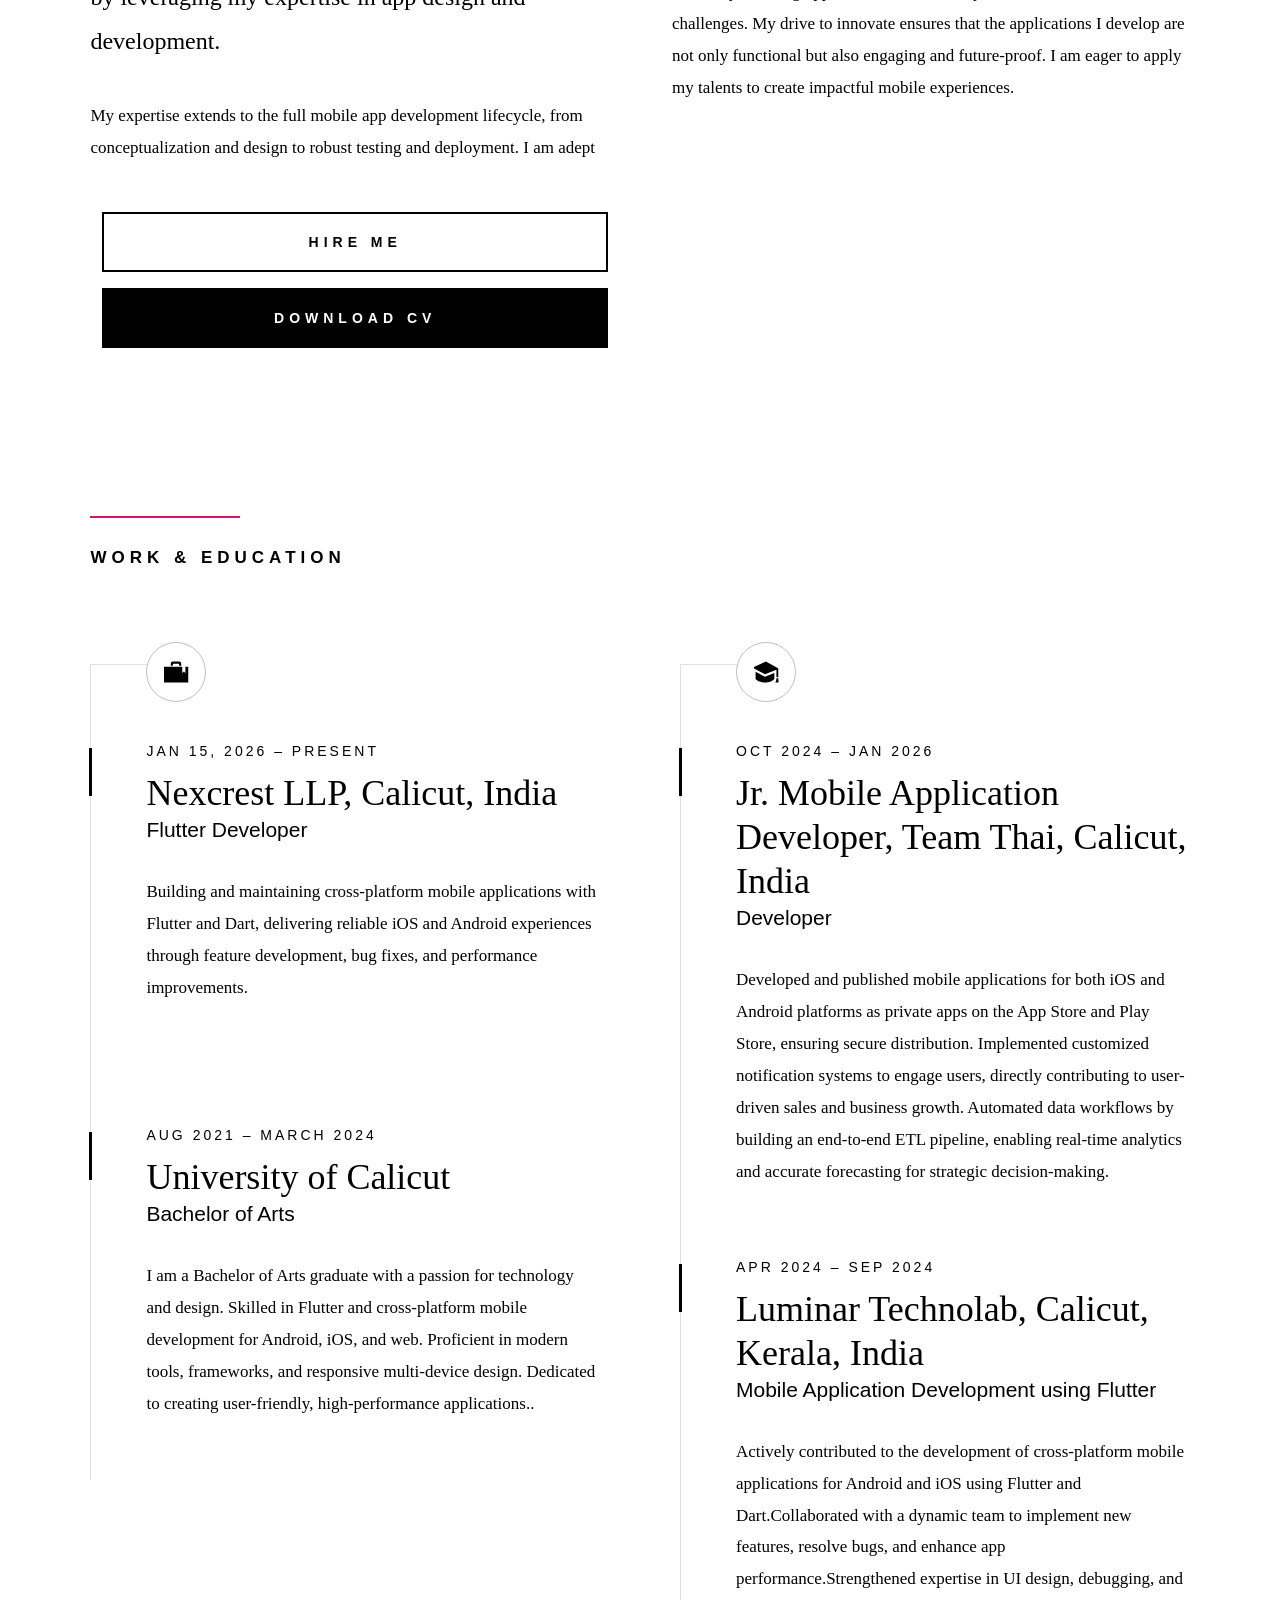
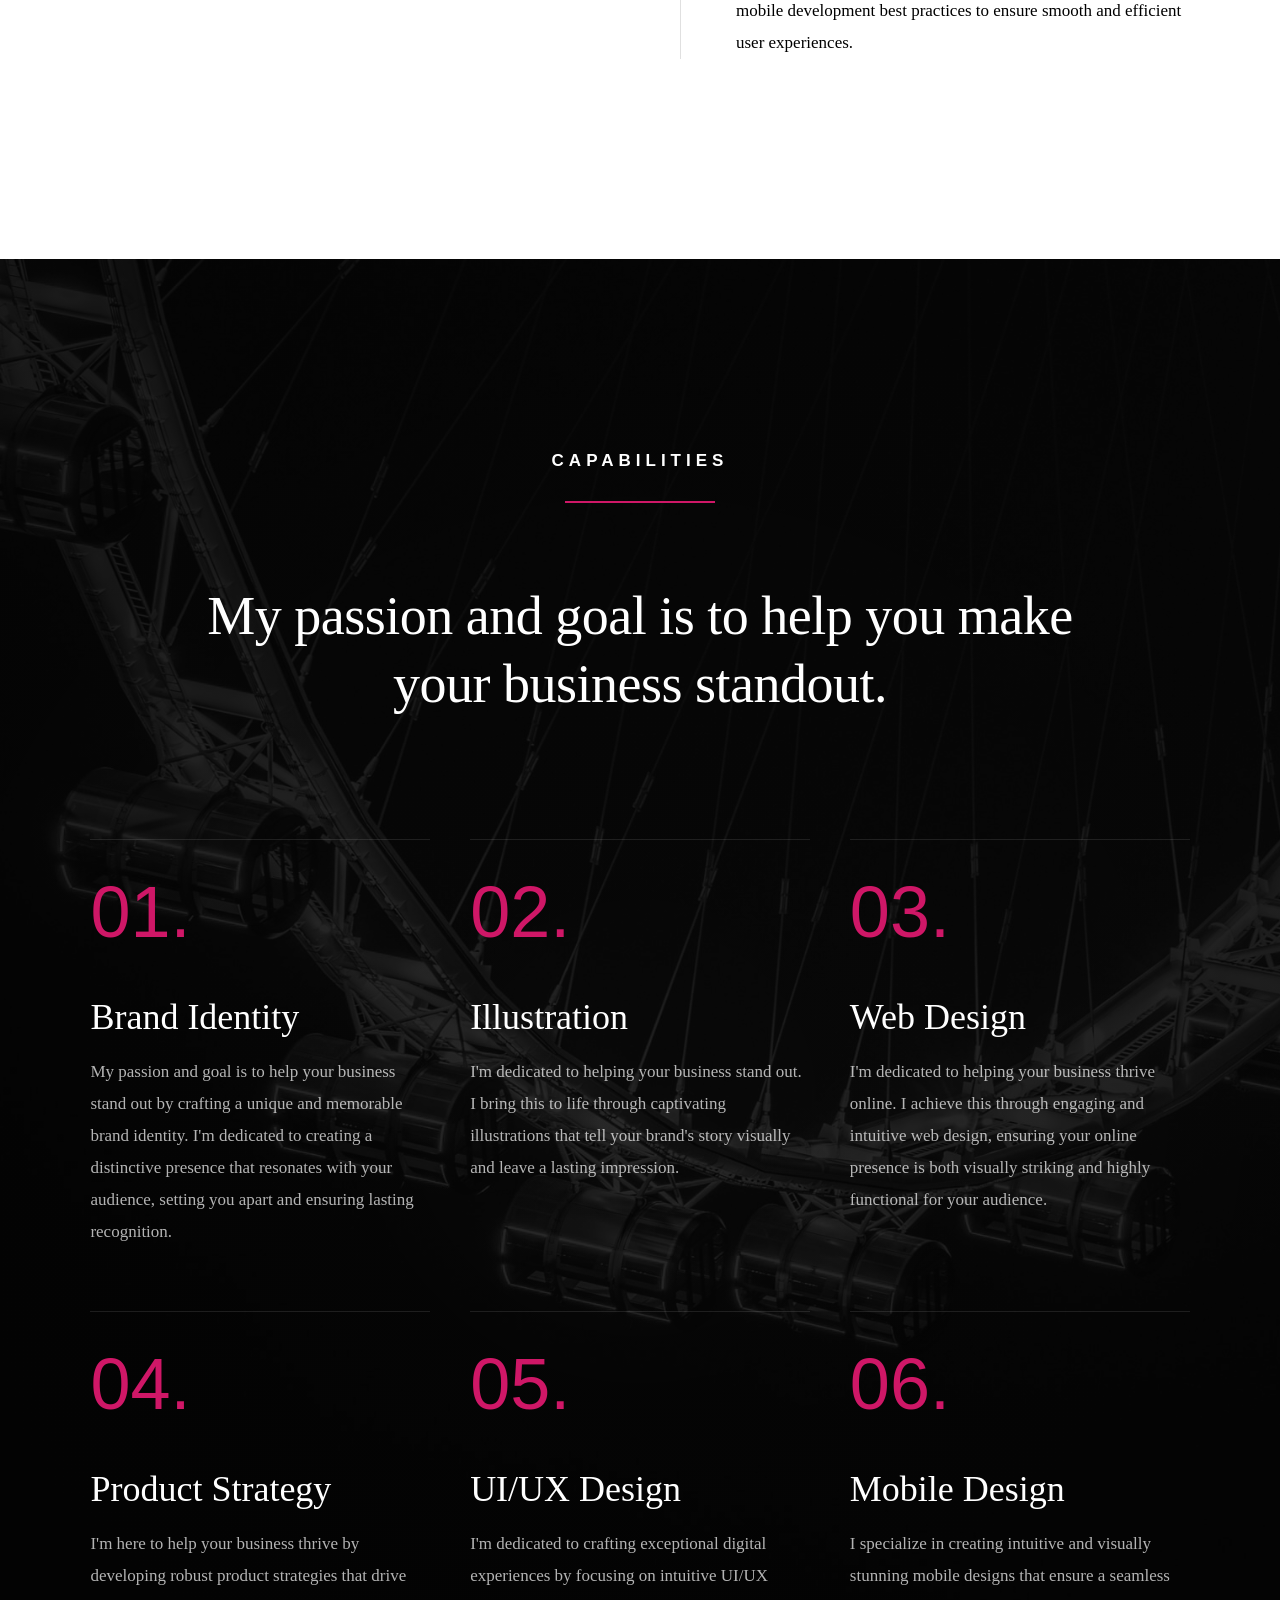
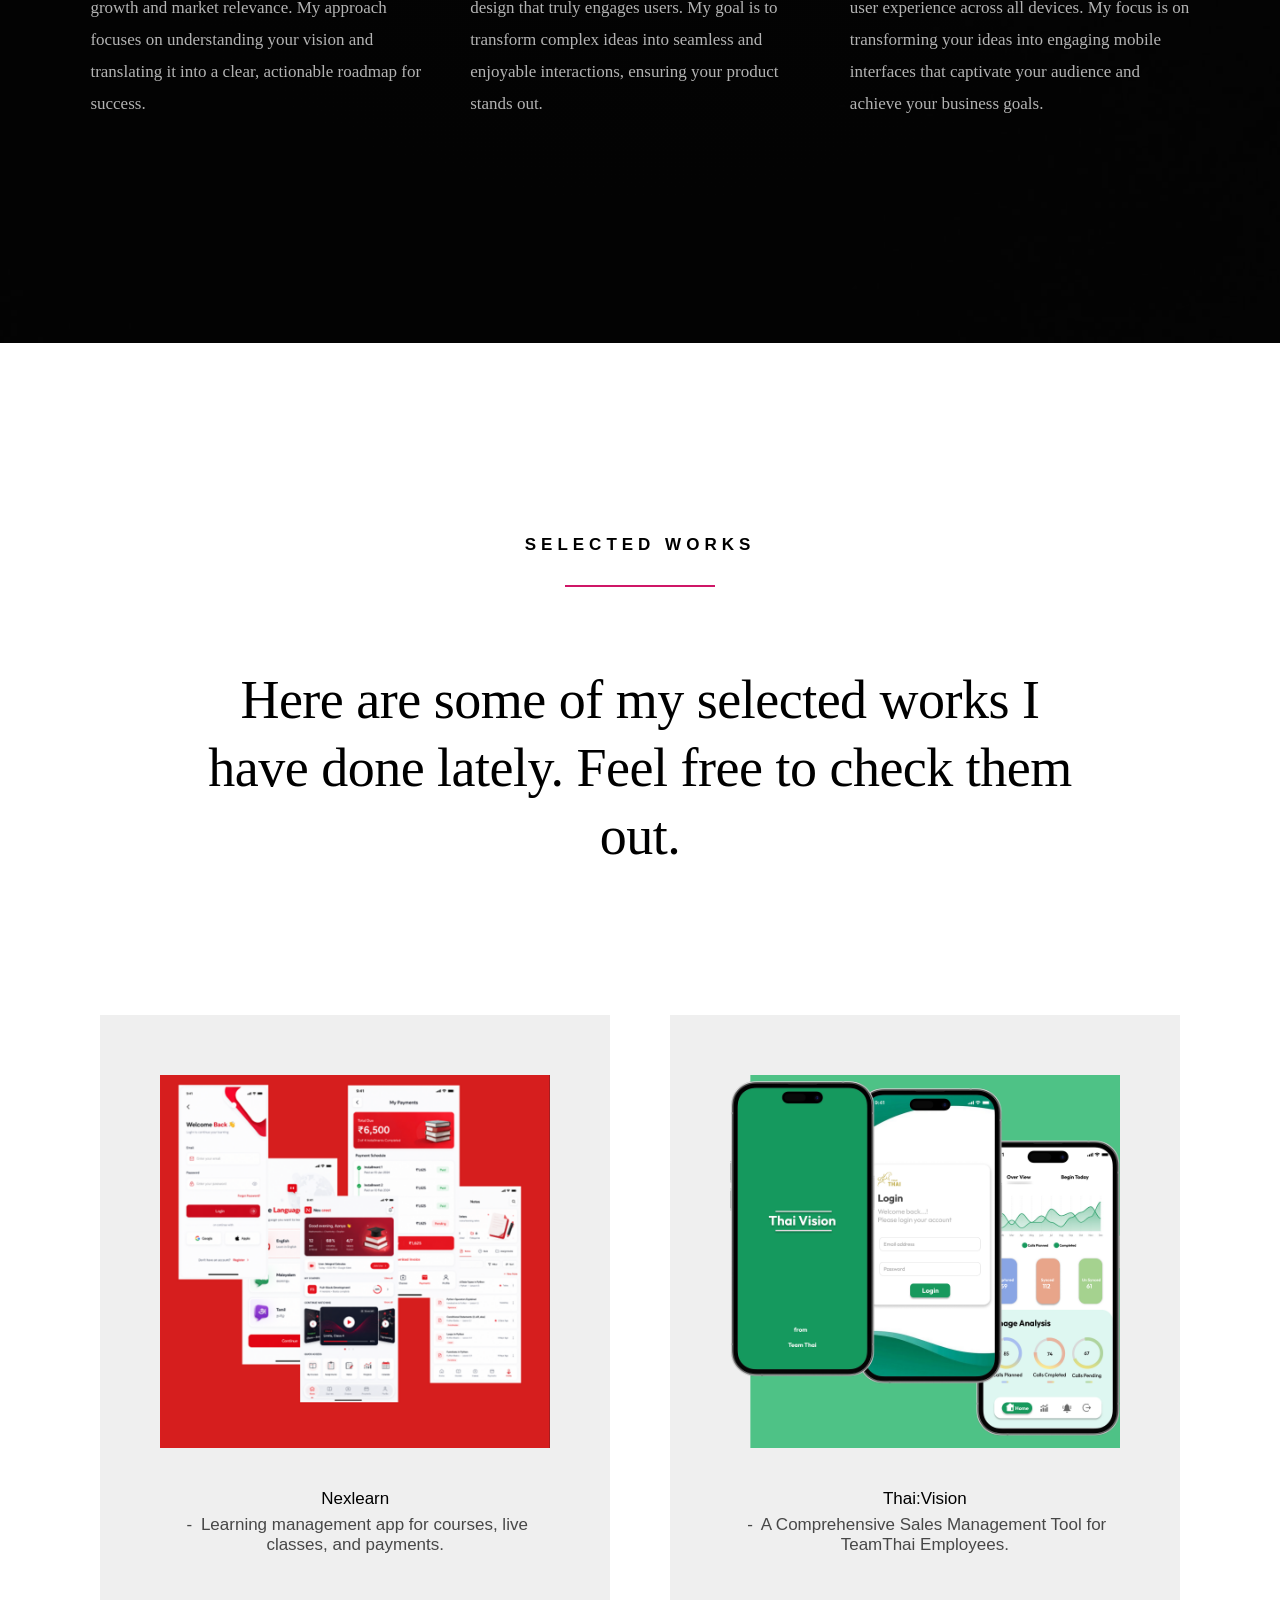
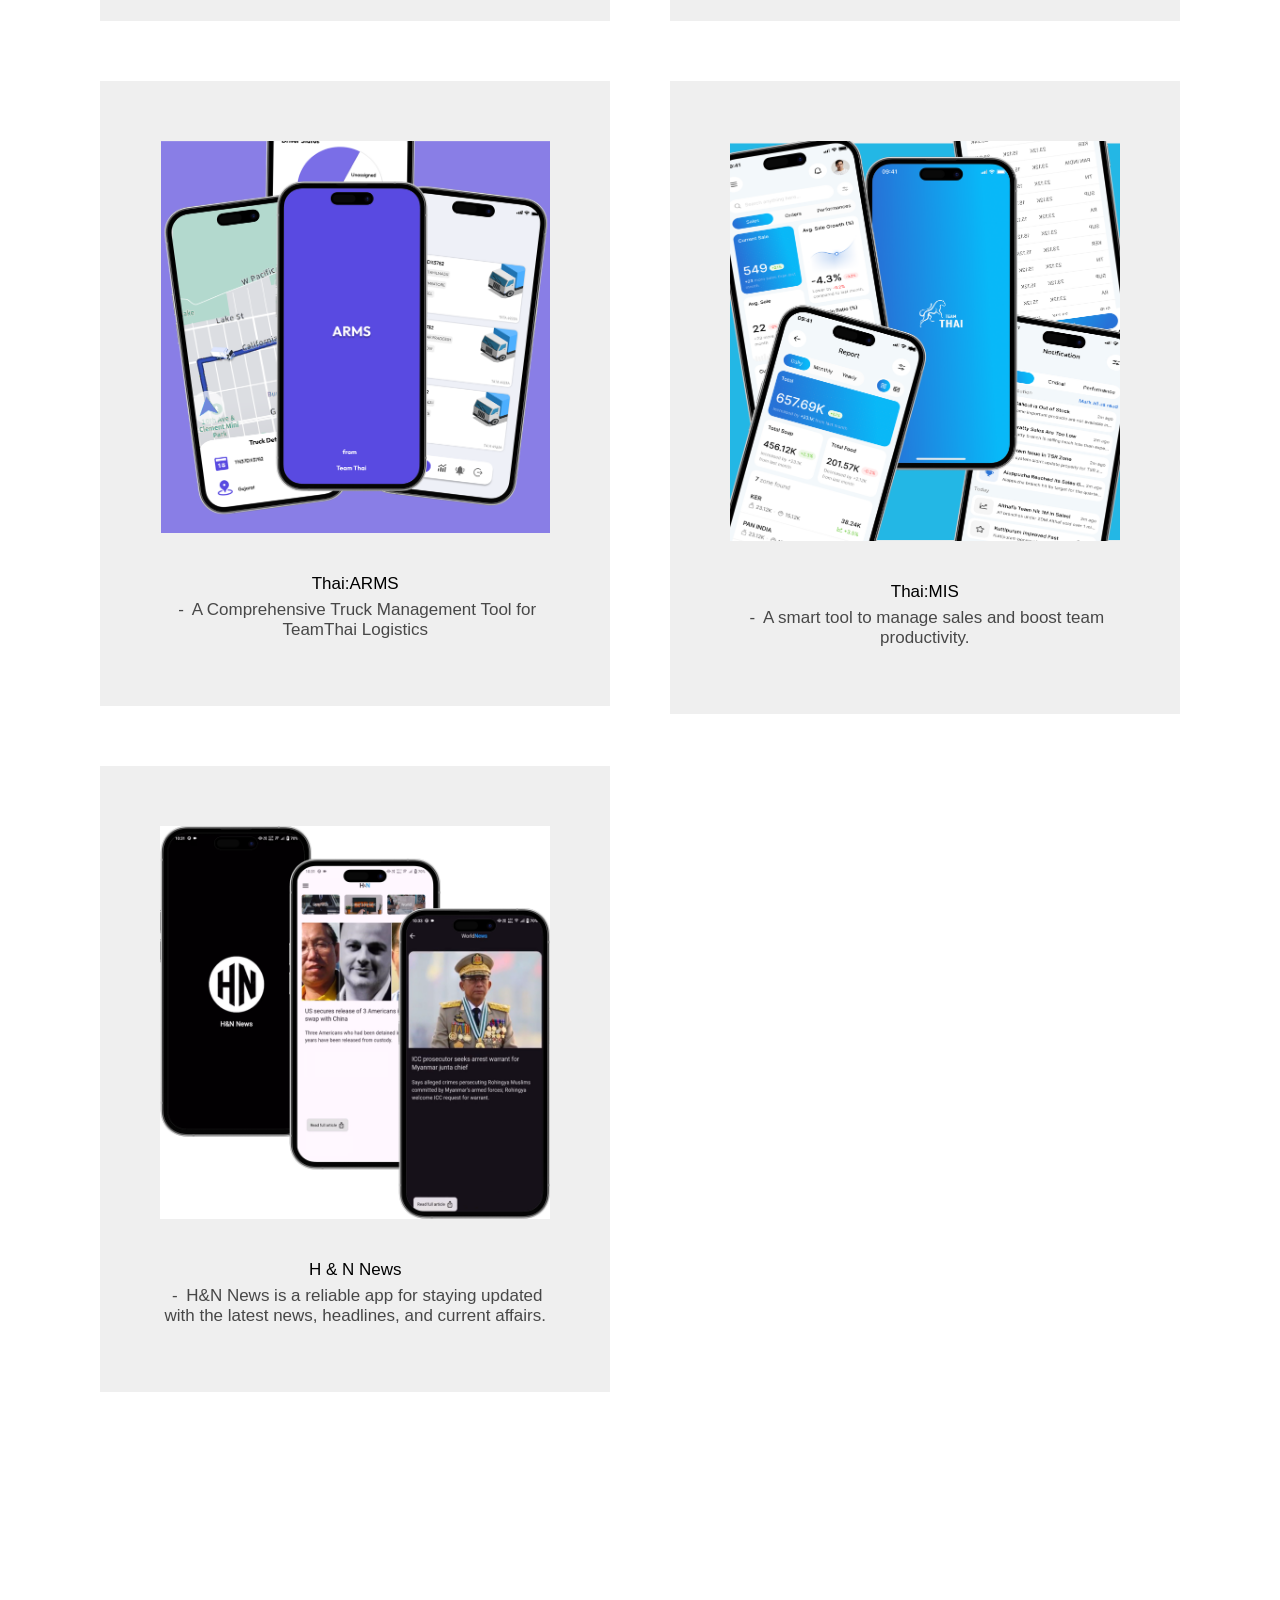
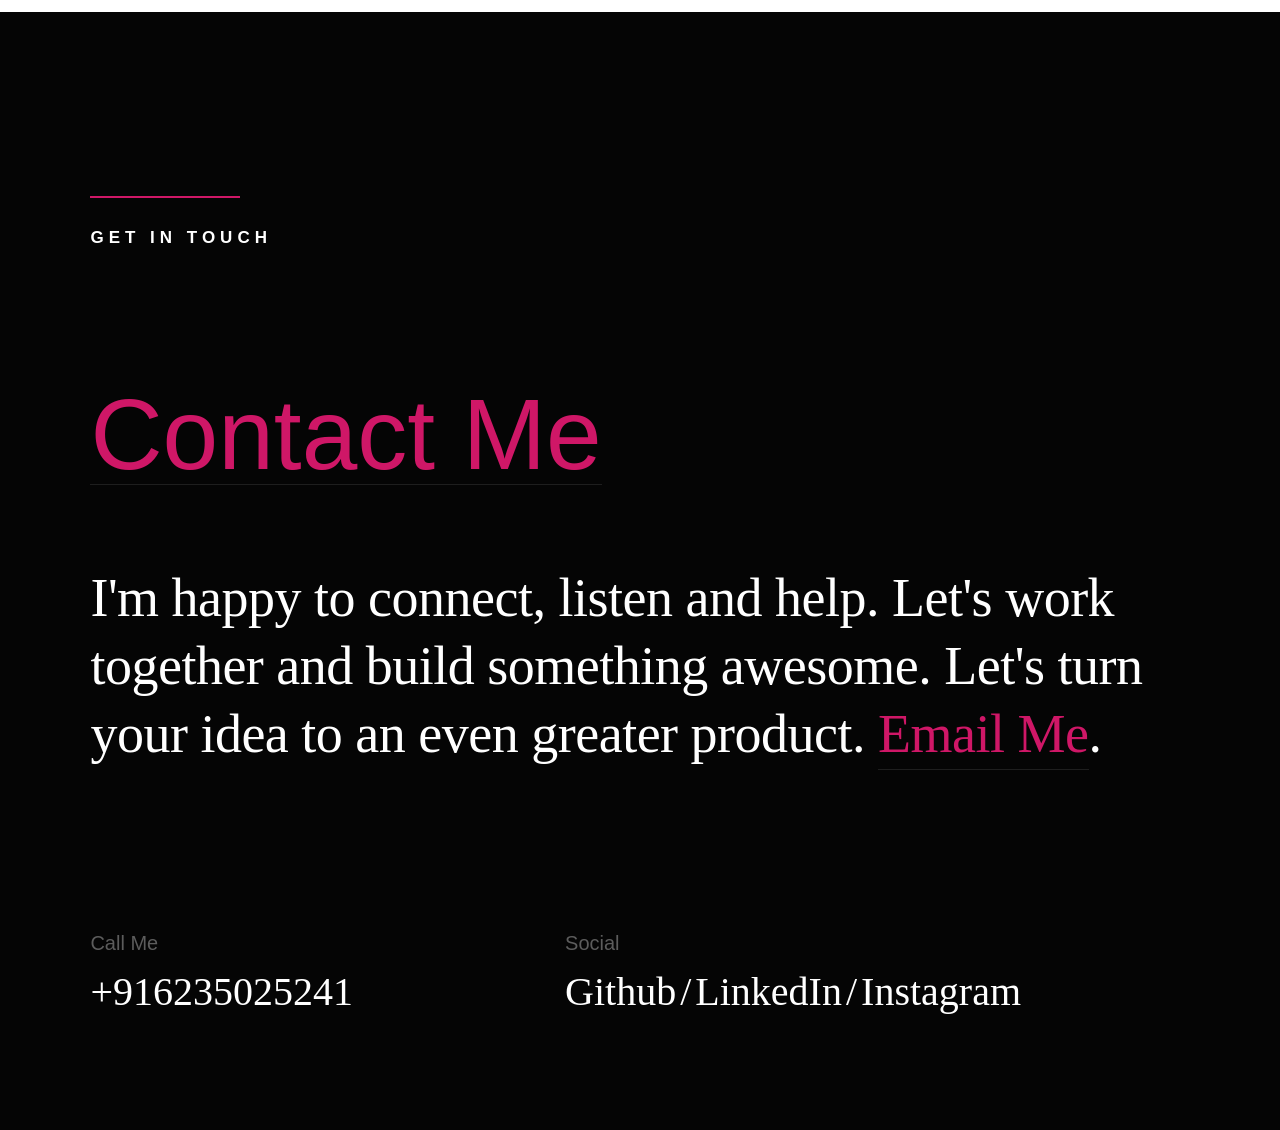
==== commit eab07cfc: "Update work experience and project details in index.html. Changed job titles, timeframes, and descri" ====
--- a/index.html
+++ b/index.html
@@ -178,8 +178,49 @@
                         <div class="timeline__block">
                             <div class="timeline__bullet"></div>
                             <div class="timeline__header">
-                                <p class="timeline__timeframe">Oct 2024 - Present</p>
-                                <h3 class="item-title">Mobile Application Developer, Team Thai-Calicut, India</h3>
+                                <p class="timeline__timeframe">Jan 15, 2026 – Present</p>
+                                <h3 class="item-title">Nexcrest LLP, Calicut, India</h3>
+                                <h5>Flutter Developer</h5>
+                            </div>
+                            <div class="timeline__desc">
+                                <p>Building and maintaining cross-platform mobile applications with Flutter and Dart,
+                                    delivering reliable iOS and Android experiences through feature development, bug
+                                    fixes, and performance improvements.</p>
+                            </div>
+                        </div>
+
+                        <div class="timeline__block">
+                            <div class="timeline__bullet"></div>
+                            <div class="timeline__header">
+                                <p class="timeline__timeframe">Aug 2021 – March 2024</p>
+                                <h3 class="item-title">University of Calicut</h3>
+                                <h5>Bachelor of Arts</h5>
+                            </div>
+                            <div class="timeline__desc">
+                                <p>I am a Bachelor of Arts graduate with a passion for technology and design.
+                                    Skilled in Flutter and cross-platform mobile development for Android, iOS, and web.
+                                    Proficient in modern tools, frameworks, and responsive multi-device design.
+                                    Dedicated to creating user-friendly, high-performance applications..</p>
+                            </div>
+                        </div>
+
+
+
+                    </div>
+                </div>
+
+                <div class="column large-half tab-full" data-aos="fade-up">
+                    <div class="timeline">
+
+                        <div class="timeline__icon-wrap">
+                            <span class="timeline__icon timeline__icon--education"></span>
+                        </div>
+
+                        <div class="timeline__block">
+                            <div class="timeline__bullet"></div>
+                            <div class="timeline__header">
+                                <p class="timeline__timeframe">Oct 2024 – Jan 2026</p>
+                                <h3 class="item-title">Jr. Mobile Application Developer, Team Thai, Calicut, India</h3>
                                 <h5>Developer</h5>
                             </div>
                             <div class="timeline__desc">
@@ -195,35 +236,8 @@
                         <div class="timeline__block">
                             <div class="timeline__bullet"></div>
                             <div class="timeline__header">
-                                <p class="timeline__timeframe">Aug 2021 – March 2024</p>
-                                <h3 class="item-title">University of Calicut</h3>
-                                <h5>Bachelor of Arts</h5>
-                            </div>
-                            <div class="timeline__desc">
-                                <p>I am a Bachelor of Arts graduate with a passion for technology and design.
-                                    Skilled in Flutter and cross-platform mobile development for Android, iOS, and web.
-                                    Proficient in modern tools, frameworks, and responsive multi-device design.
-                                    Dedicated to creating user-friendly, high-performance applications..</p>
-                            </div>
-                        </div>
-
-
-
-                    </div>
-                </div>
-
-                <div class="column large-half tab-full" data-aos="fade-up">
-                    <div class="timeline">
-
-                        <div class="timeline__icon-wrap">
-                            <span class="timeline__icon timeline__icon--education"></span>
-                        </div>
-
-                        <div class="timeline__block">
-                            <div class="timeline__bullet"></div>
-                            <div class="timeline__header">
-                                <p class="timeline__timeframe"> Apr 2024 – Sep 2024</p>
-                                <h3 class="item-title">Luminar Technolab, Calicut,Kerala,India </h3>
+                                <p class="timeline__timeframe">Apr 2024 – Sep 2024</p>
+                                <h3 class="item-title">Luminar Technolab, Calicut, Kerala, India</h3>
                                 <h5>Mobile Application Development using Flutter</h5>
                             </div>
                             <div class="timeline__desc">
@@ -363,12 +377,37 @@
                 <div class="masonry__brick" data-aos="fade-up">
                     <div class="item-folio">
                         <div class="item-folio__thumb">
+                            <a href="images/nexlearn.png" class="thumb-link" title="Nexlearn" data-size="400x400">
+                                <img src="images/nexlearn.png"
+                                    srcset="images/nexlearn.png 1x, images/nexlearn.png 2x" alt="Nexlearn">
+                            </a>
+                        </div>
+
+                        <div class="item-folio__text">
+                            <h4 class="item-folio__title">
+                                Nexlearn
+                            </h4>
+                            <p class="item-folio__cat">
+                                Learning management app for courses, live classes, and payments.
+                            </p>
+                        </div>
+
+                        <div class="item-folio__caption">
+                            <p>Nexlearn is a learning management app built for students and institutes.
+                                It includes secure login, multi-language support, a personalized home dashboard with
+                                progress tracking, live class joining, course management, notes and assignments, and
+                                installment-based payment tracking with invoice access.</p>
+                        </div>
+                    </div>
+                </div> <!-- end masonry__brick -->
+
+                <div class="masonry__brick" data-aos="fade-up">
+                    <div class="item-folio">
+                        <div class="item-folio__thumb">
                             <a href="images\Group 1 (3).png" class="thumb-link" title="Shutterbug" data-size="400x400">
                                 <img src="images\Group 1 (3).png"
                                     srcset="images\Group 1 (3).png 1x,images\Group 1 (3).png 2x" alt="">
                             </a>
-                            <a href="https://www.behance.net/" class="item-folio__project-link" title="Project link"
-                                target="_blank"></a>
                         </div>
 
                         <div class="item-folio__text">
@@ -397,8 +436,6 @@
                                 <img src="images\Group 1.png" srcset="images\Group 1.png 1x,images\Group 1.png 2x"
                                     alt="">
                             </a>
-                            <a href="https://www.behance.net/" class="item-folio__project-link" title="Project link"
-                                target="_blank"></a>
                         </div>
                         <div class="item-folio__text">
                             <h4 class="item-folio__title">
@@ -429,8 +466,6 @@
                                 <img src="images\Group 1 (2).png"
                                     srcset="images\Group 1 (2).png 1x,images\Group 1 (2).png 2x" alt="">
                             </a>
-                            <a href="https://www.behance.net/" class="item-folio__project-link" title="Project link"
-                                target="_blank"></a>
                         </div>
                         <div class="item-folio__text">
                             <h4 class="item-folio__title">
@@ -456,8 +491,6 @@
                                 <img src="images\Group 7.png" srcset="images\Group 7.png1x, images\Group 7.png 2x"
                                     alt="">
                             </a>
-                            <a href="https://www.behance.net/" class="item-folio__project-link" title="Project link"
-                                target="_blank"></a>
                         </div>
                         <div class="item-folio__text">
                             <h4 class="item-folio__title">
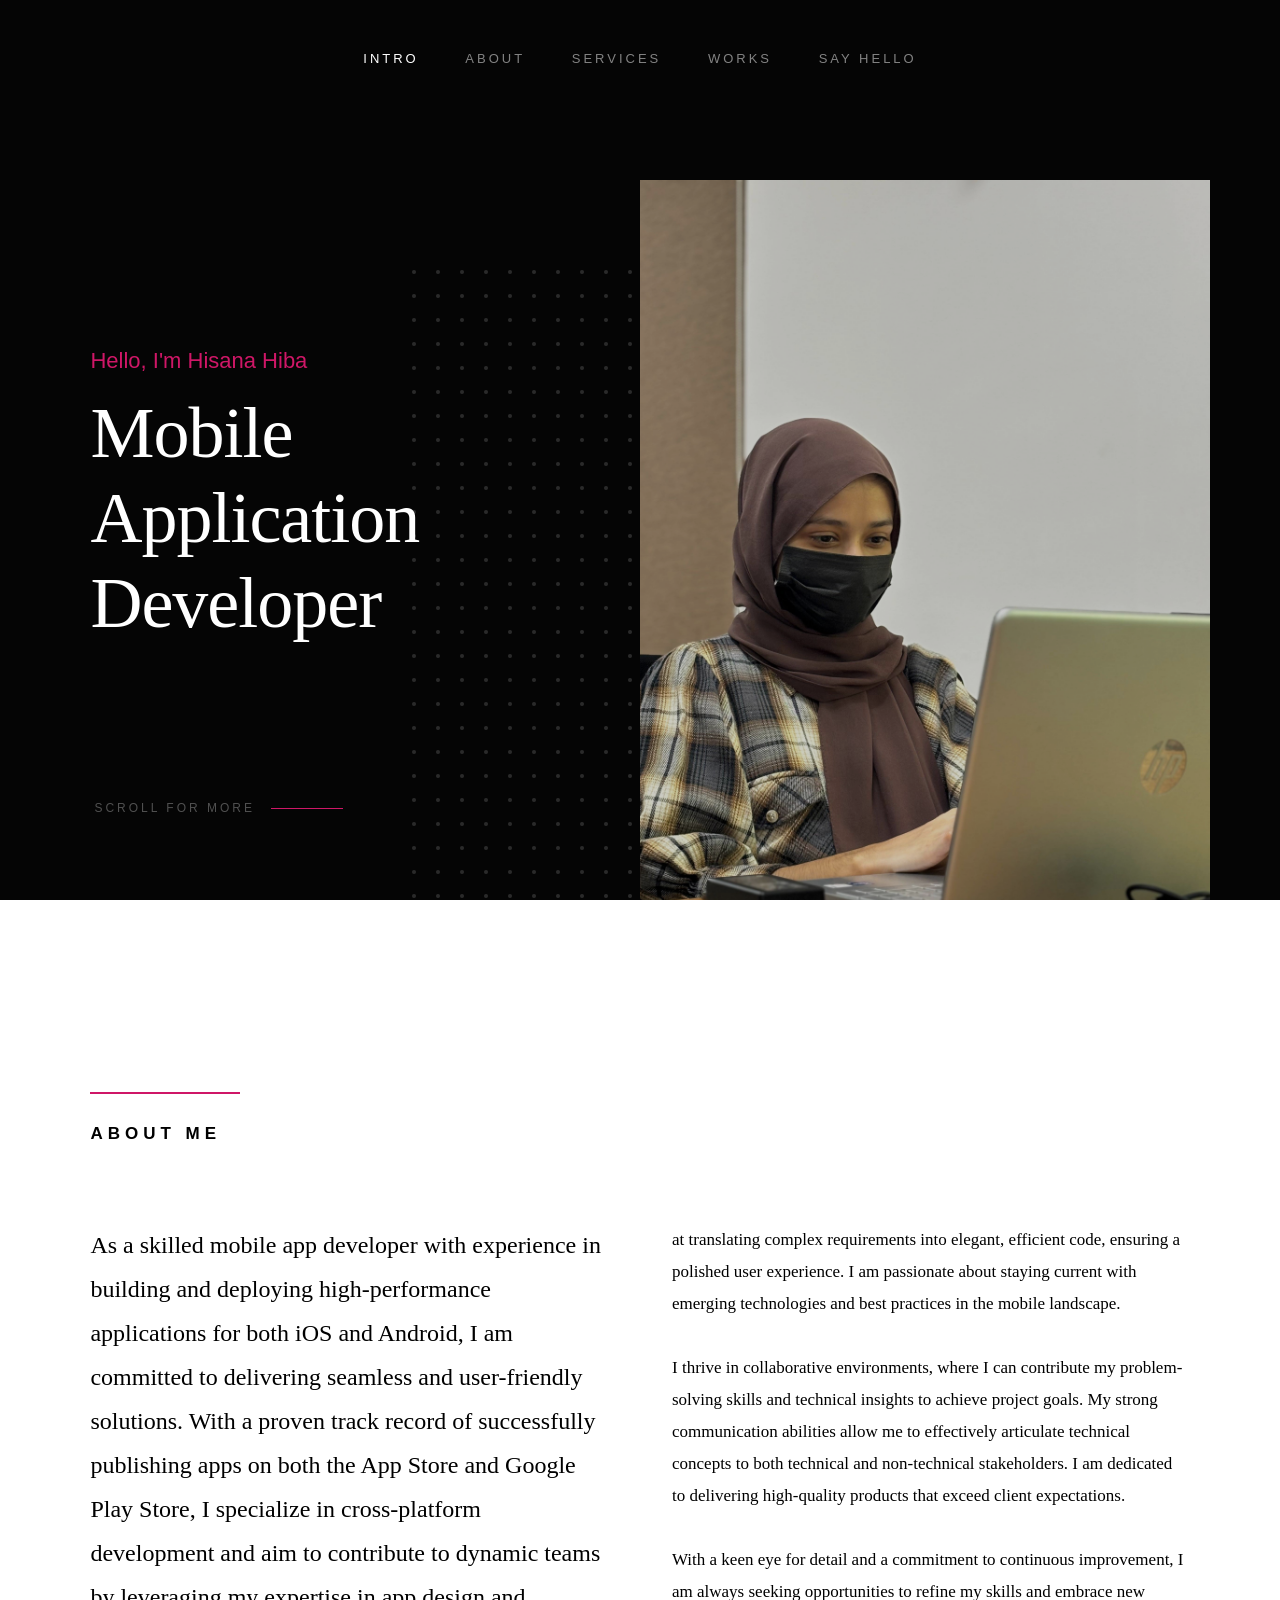
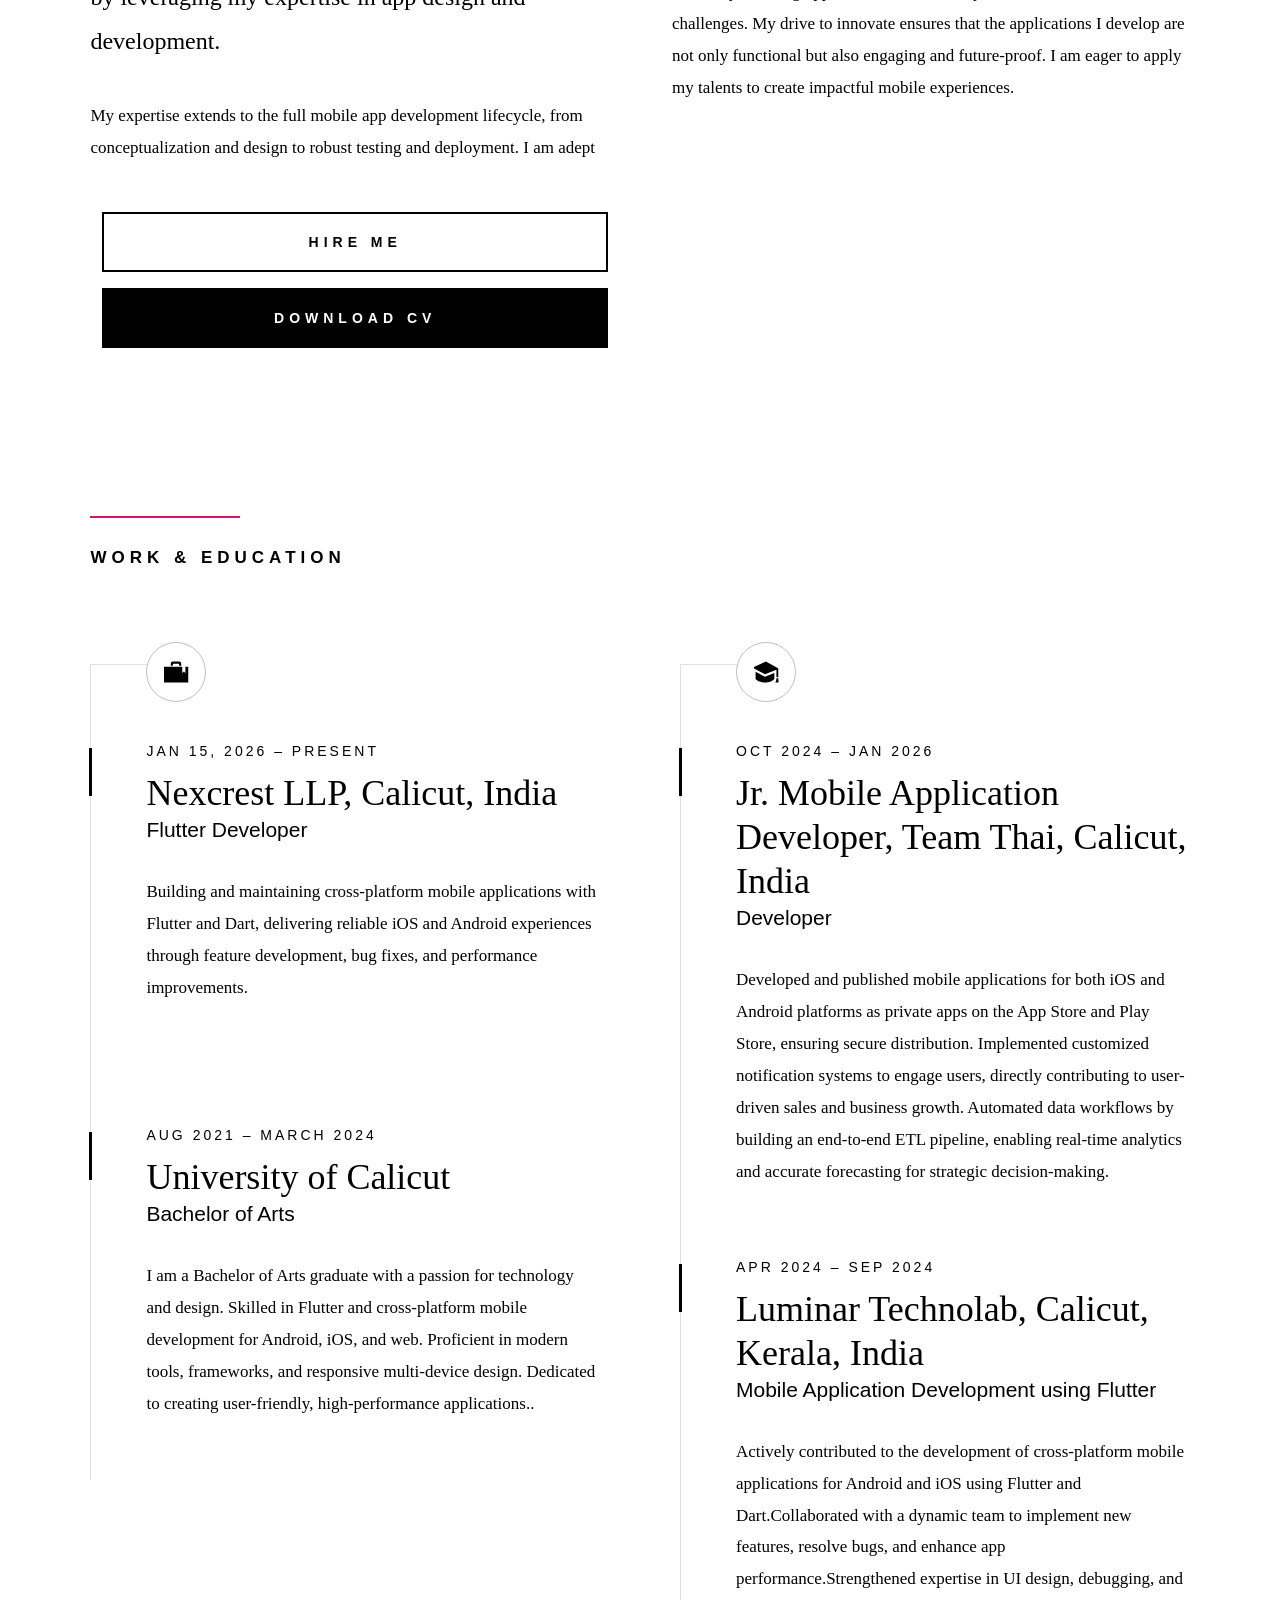
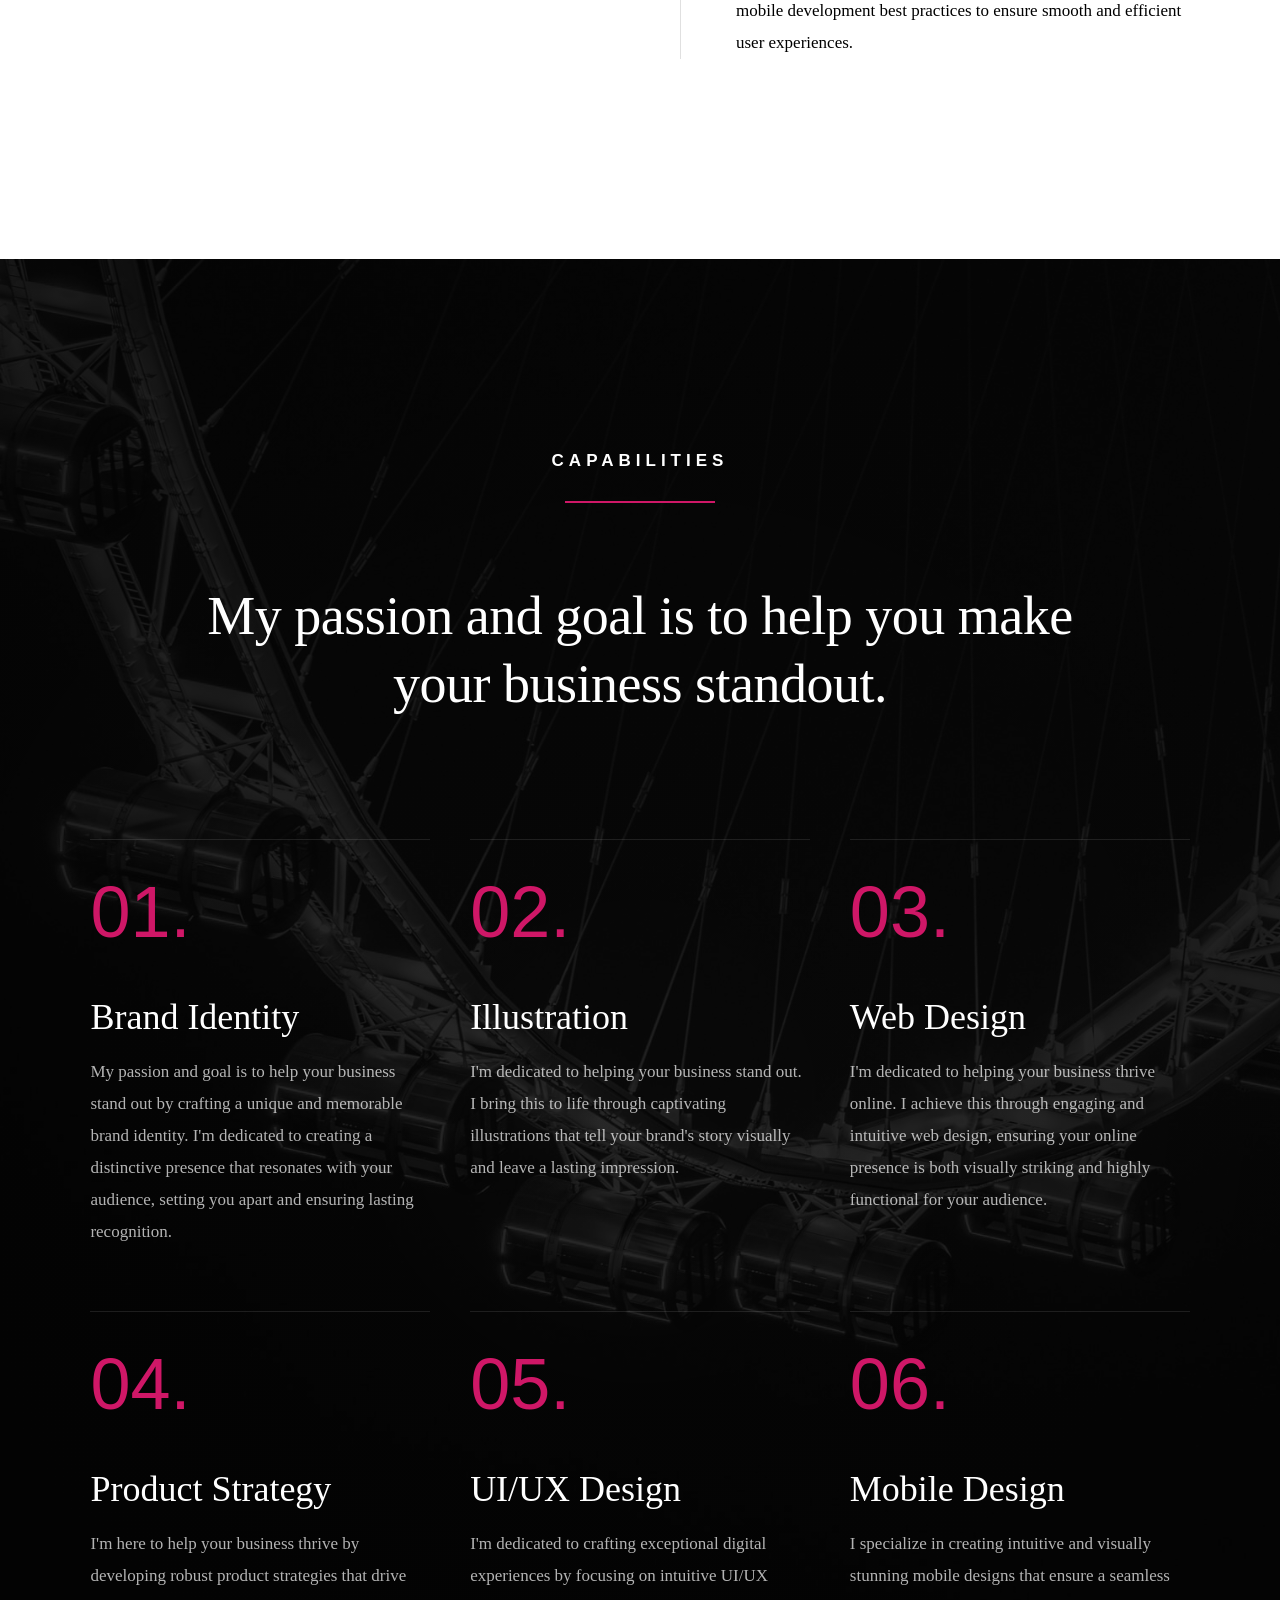
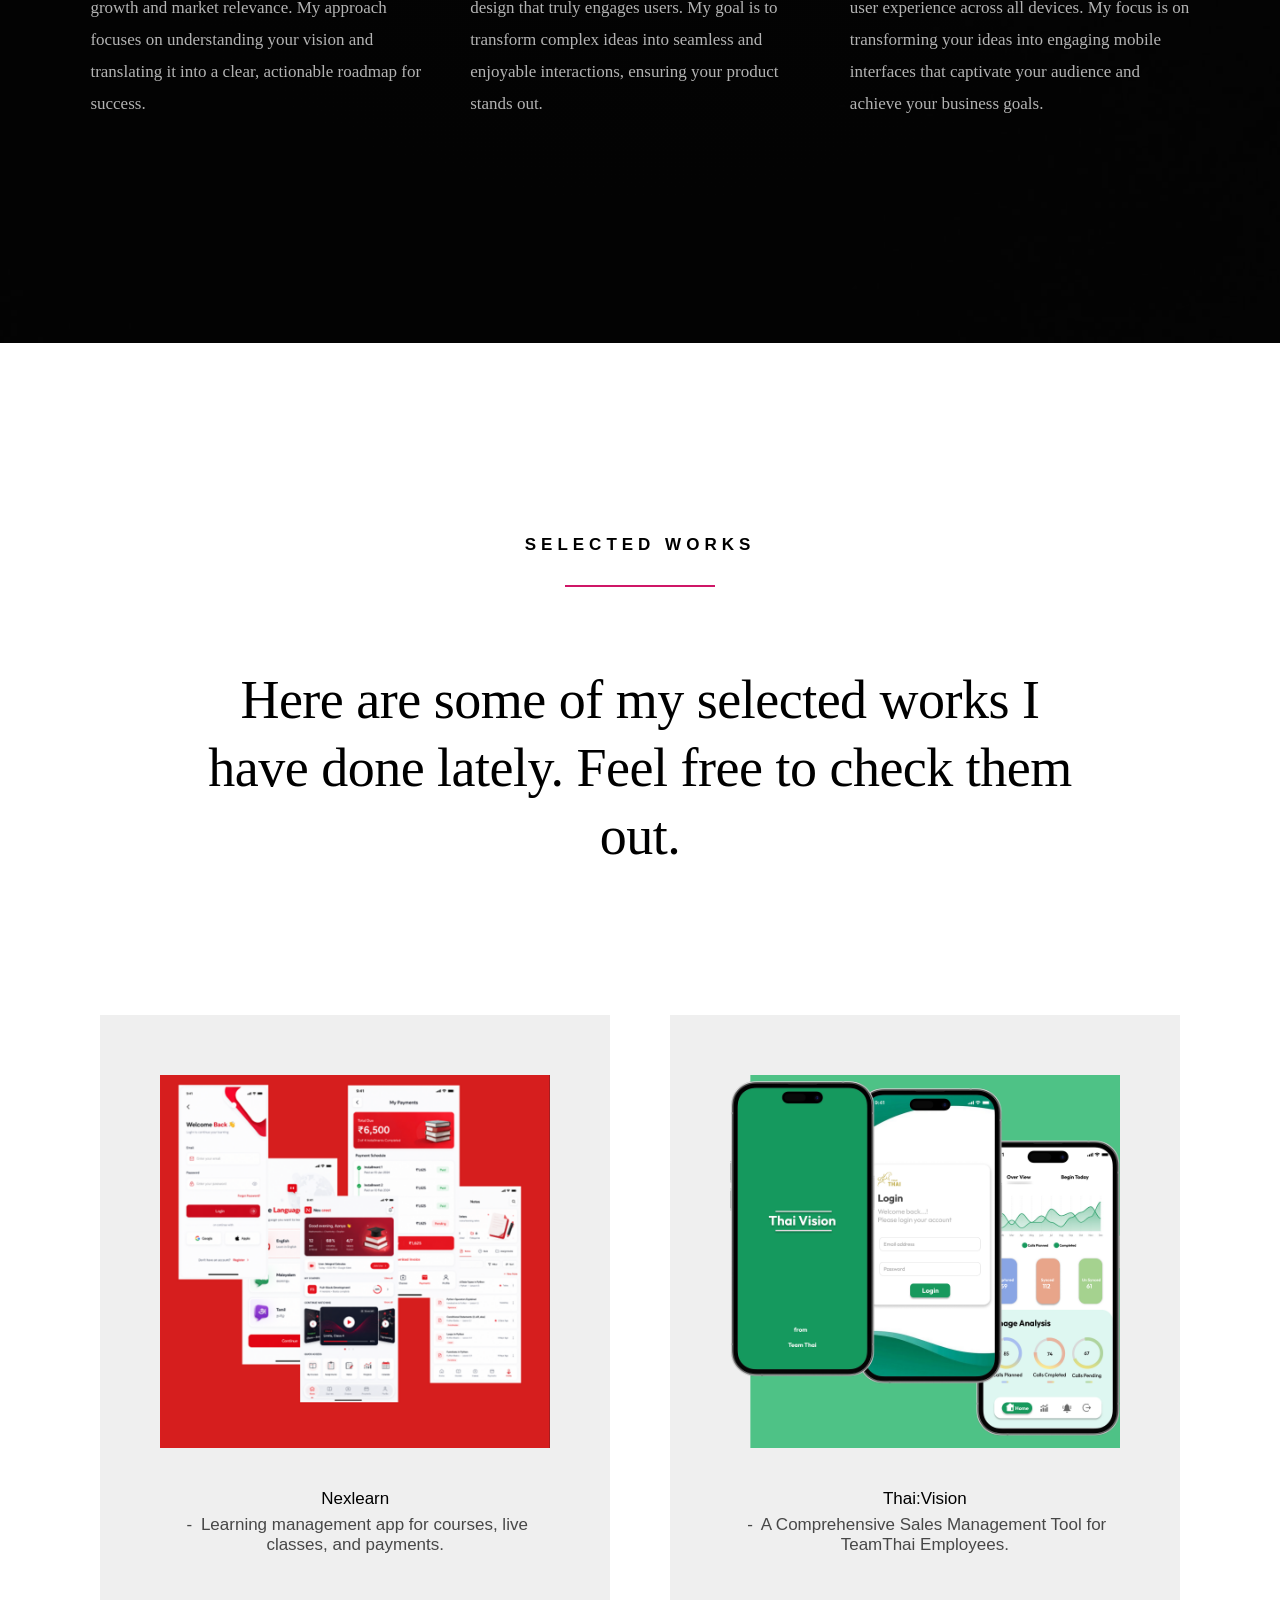
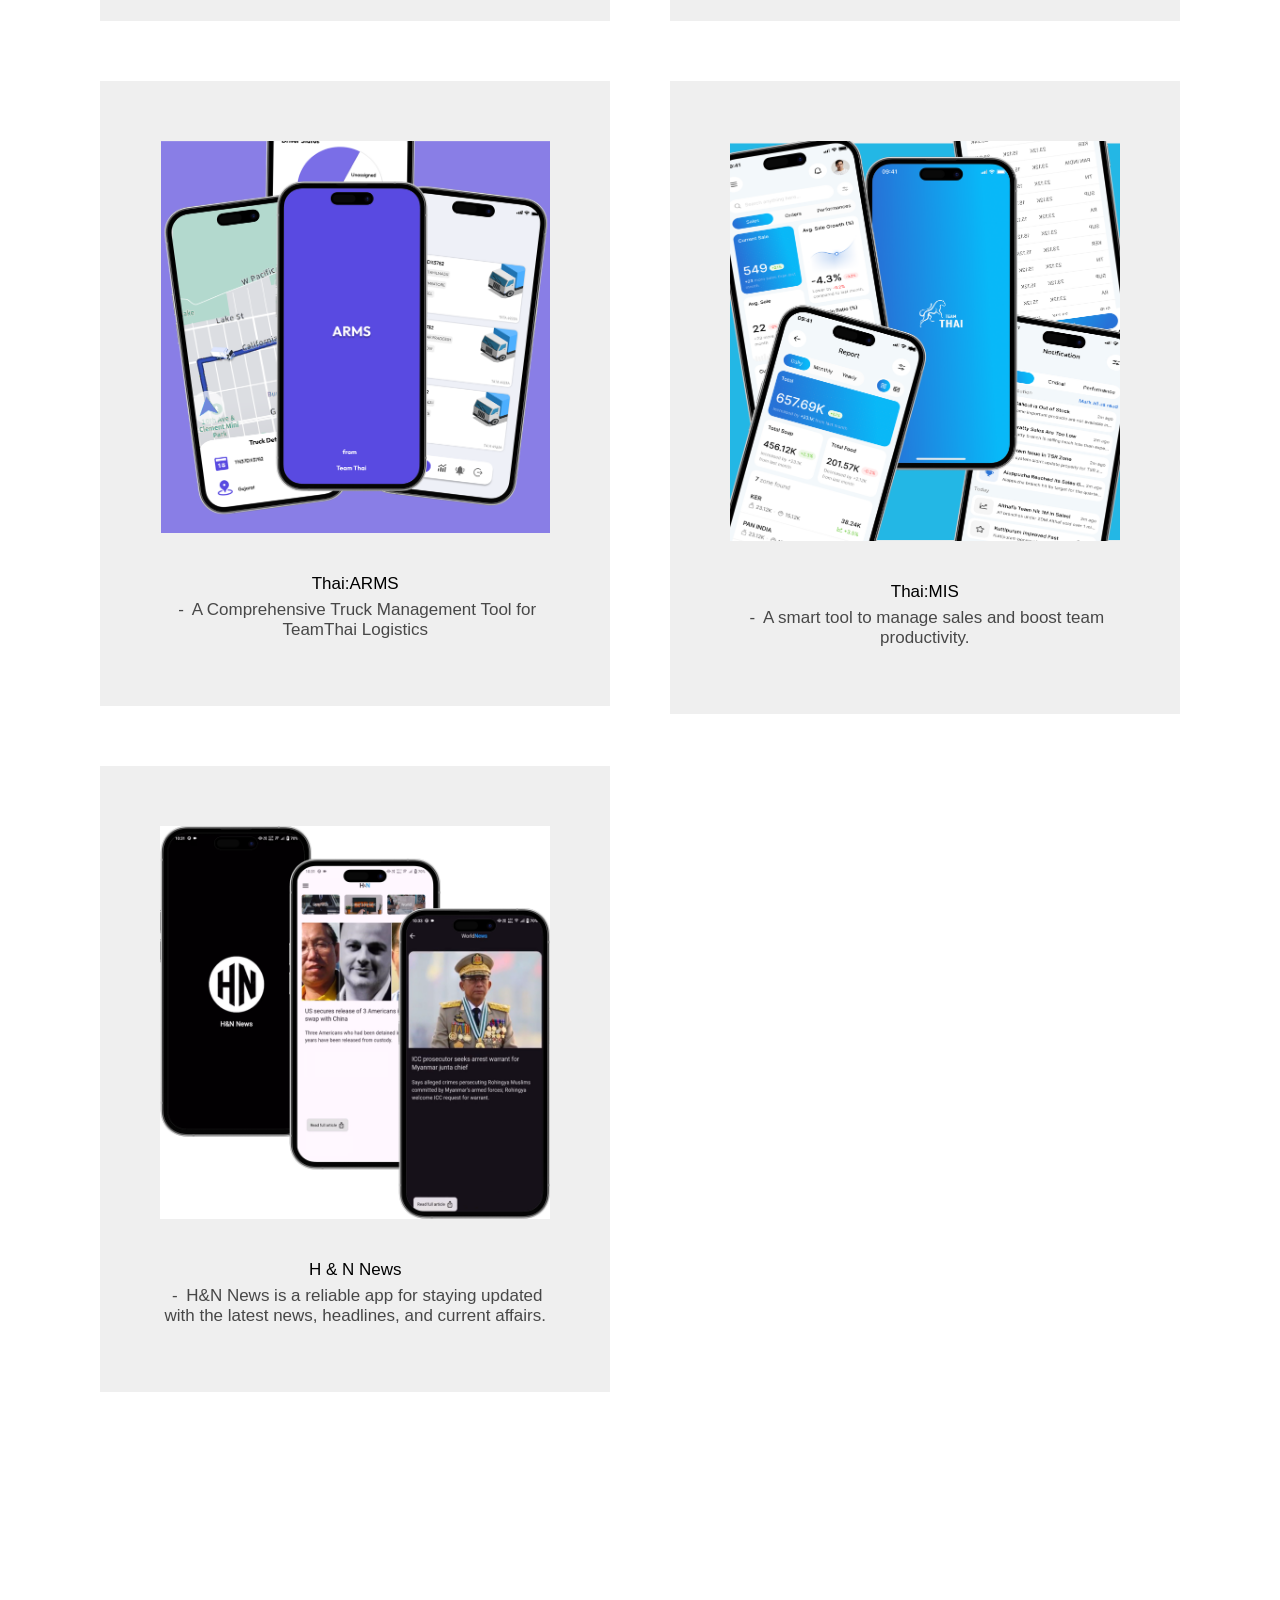
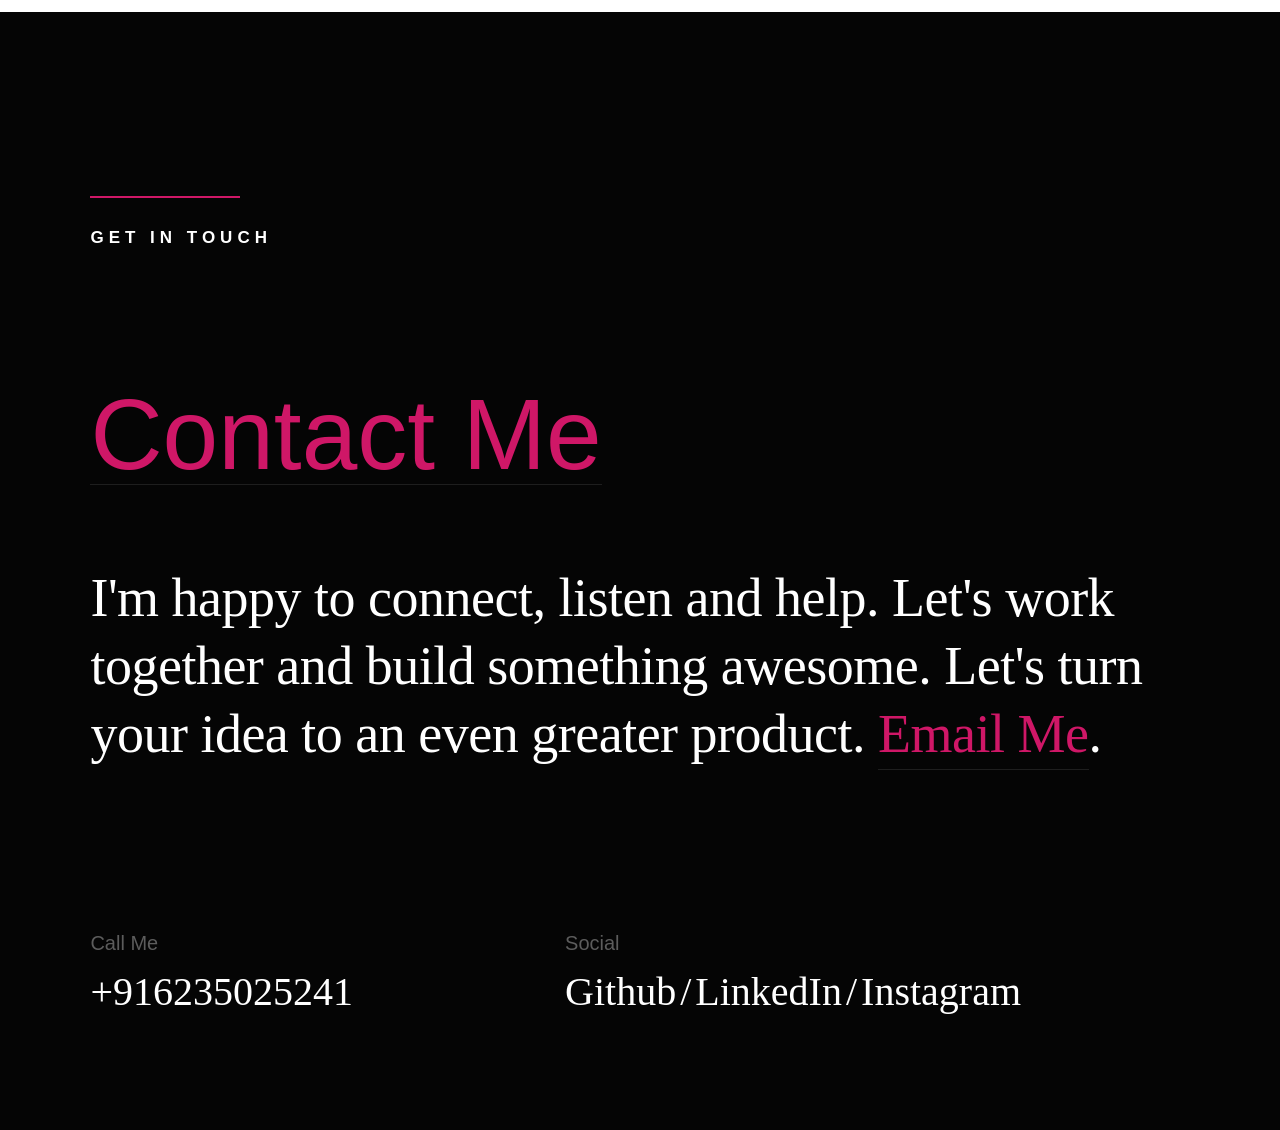
==== commit c75edc32: "Refactor code structure for improved readability and maintainability" ====
--- a/index.html
+++ b/index.html
@@ -18,7 +18,7 @@
     ================================================== -->
     <link rel="stylesheet" href="css/base.css">
     <link rel="stylesheet" href="css/vendor.css">
-    <link rel="stylesheet" href="css/main.css">
+    <link rel="stylesheet" href="css/main.css?v=3">
 
     <!-- script
     ================================================== -->
--- a/css/main.css
+++ b/css/main.css
@@ -1927,7 +1927,7 @@
   background-color: #02182c;
   background-repeat: no-repeat;
   background-position: top center;
-  background-image: url(../images/hero-pic.png);
+  background-image: url("../images/portfolio pic.jpg");
   background-size: cover;
   position: absolute;
   top: 20%;
